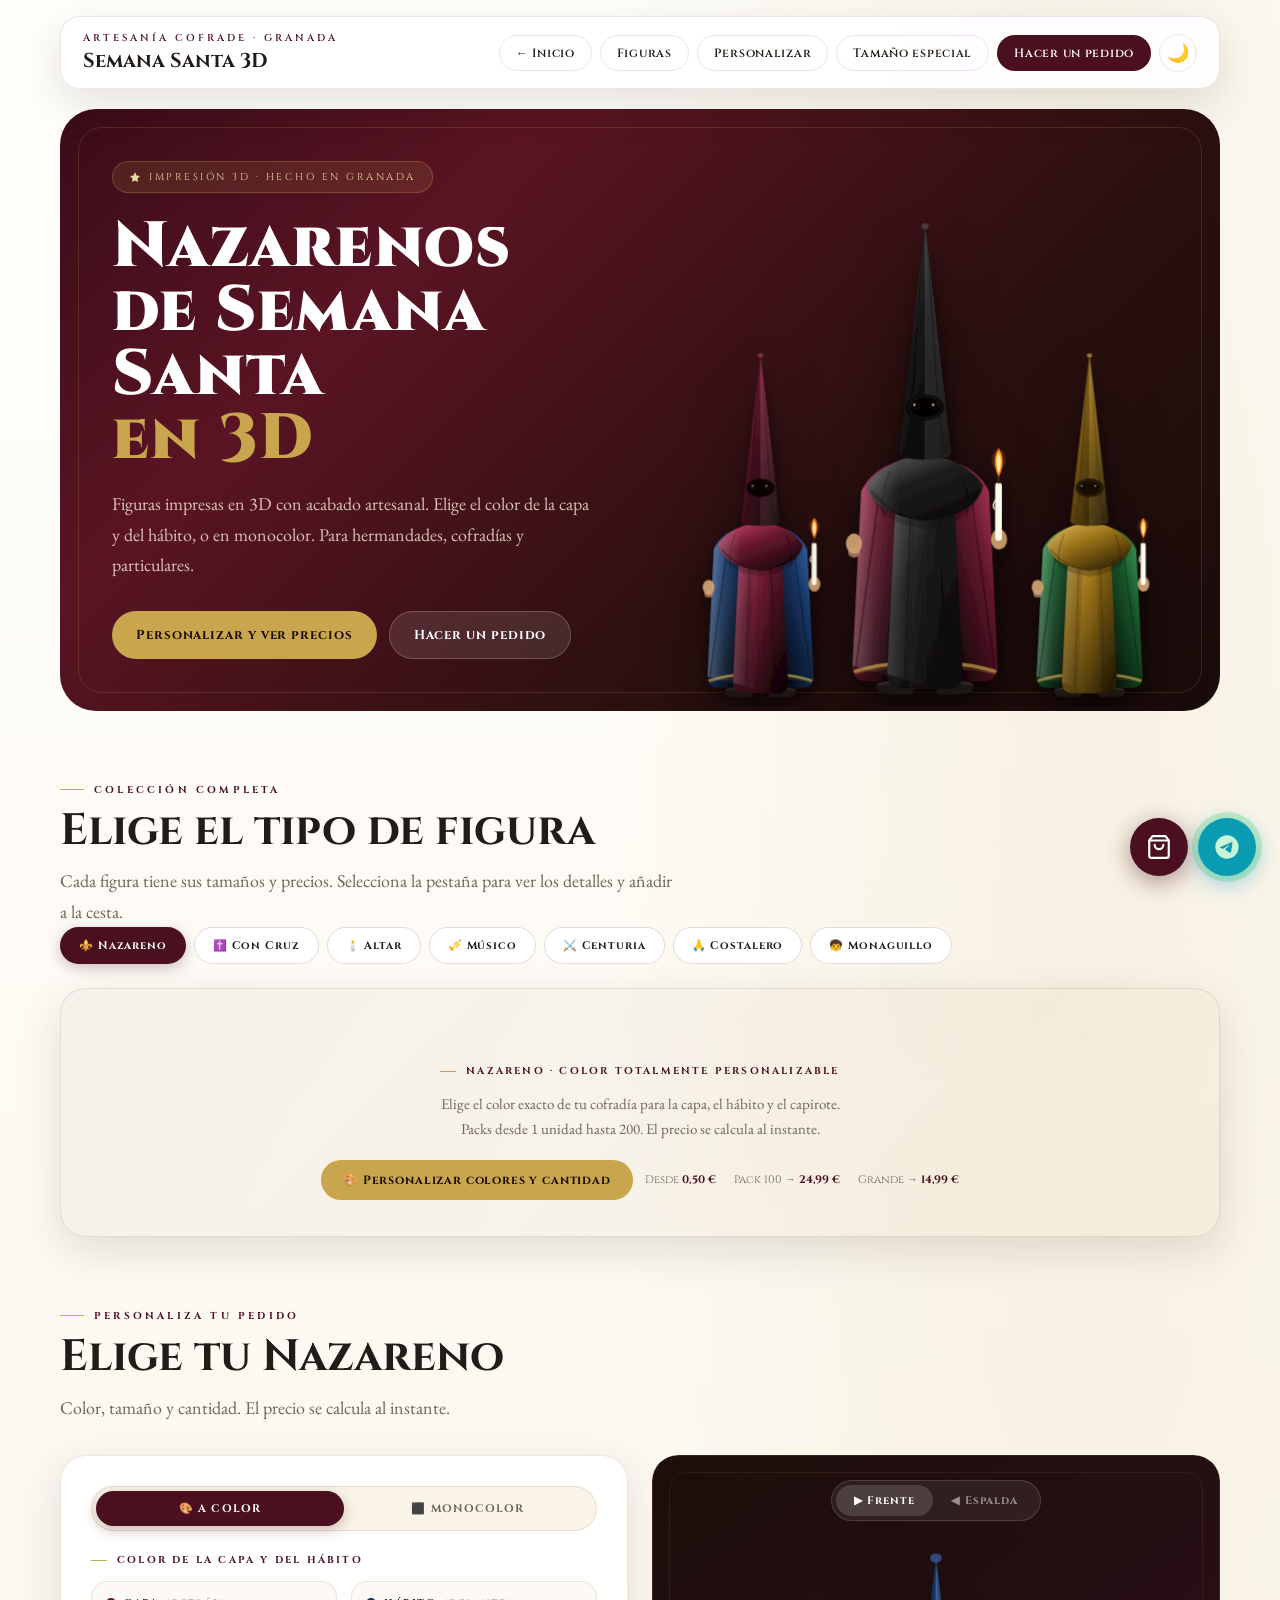
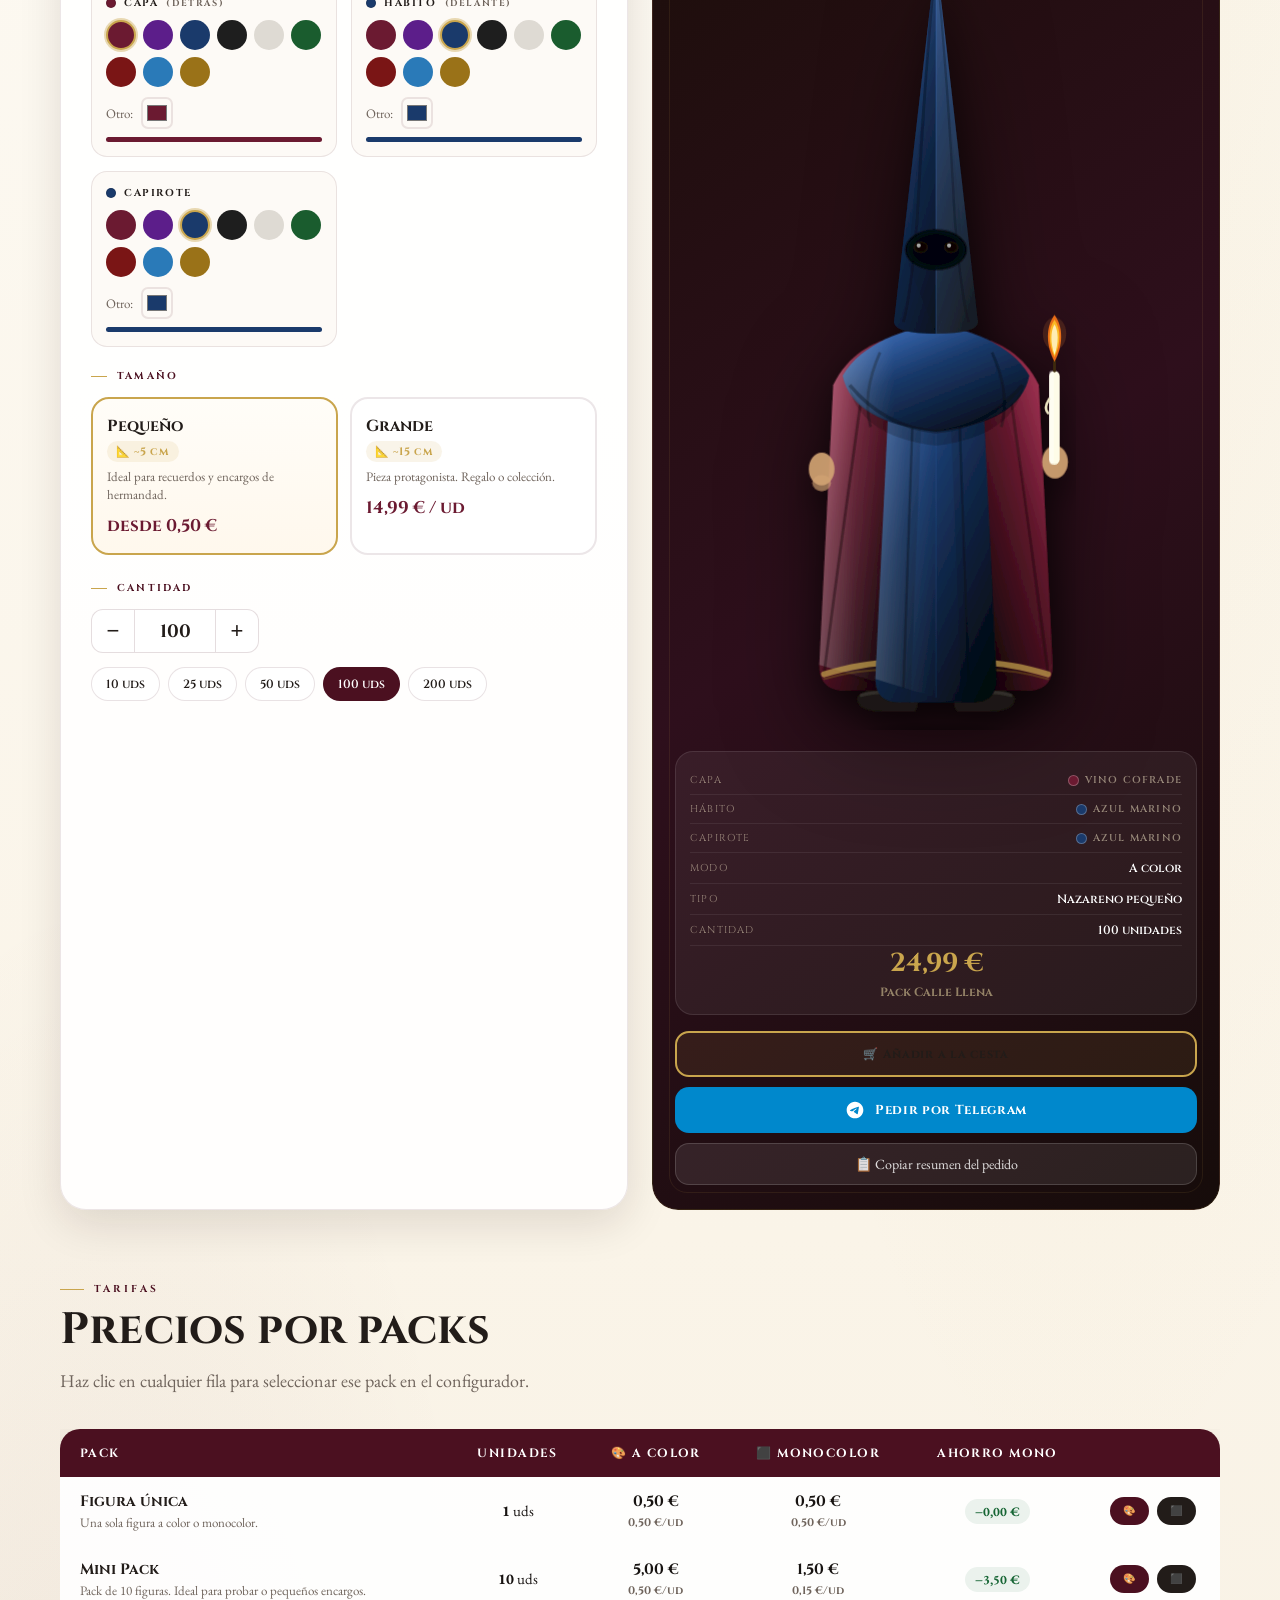
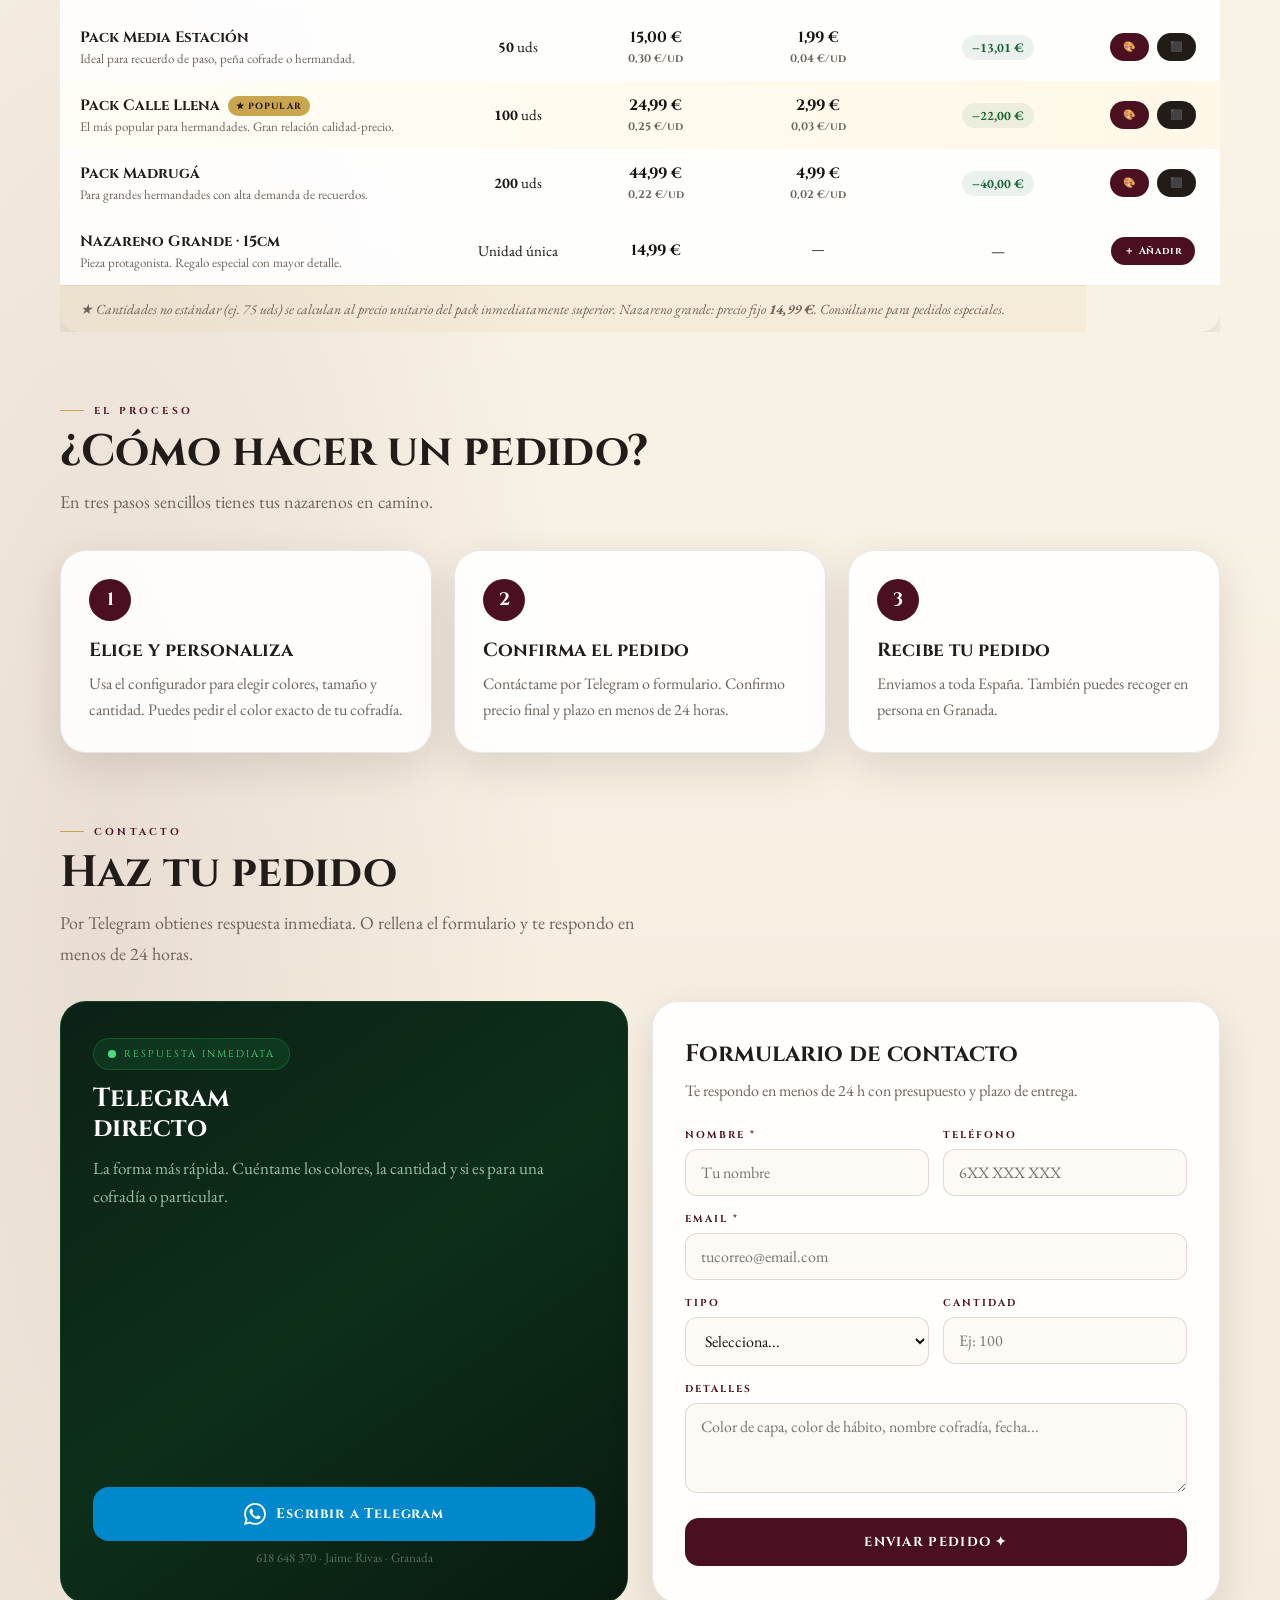
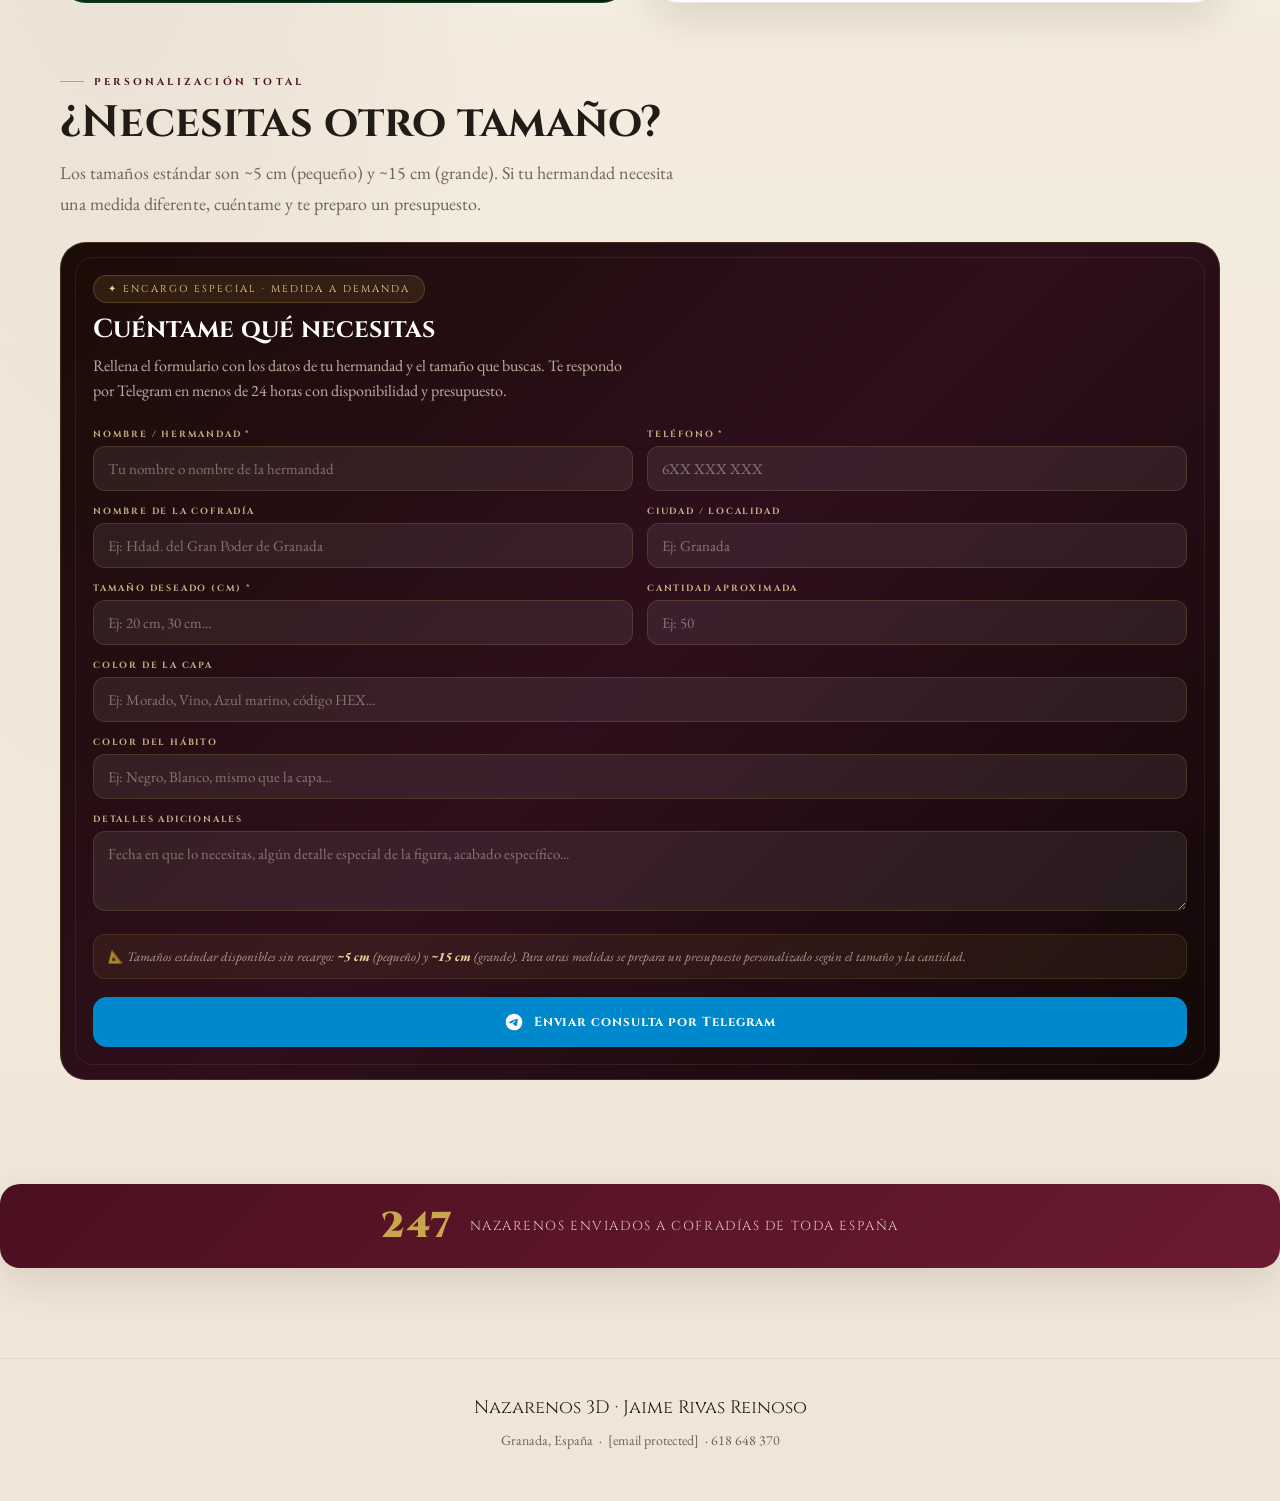
==== nazarenos.html @ f518c3de "Add files via upload" ====
<!DOCTYPE html>
<html lang="es">
<head>
<meta charset="UTF-8">
<meta name="viewport" content="width=device-width, initial-scale=1.0">
<meta name="description" content="Semana Santa 3D · Figuras cofrades en impresión 3D para cofradías y hermandades. Color personalizado de capa y hábito. Envío a toda España desde Granada.">
<meta name="keywords" content="nazarenos 3D, figuras semana santa, impresión 3D cofradías, hermandades Granada, penitentes 3D, recuerdos semana santa, nazarenos personalizados, cofradías Granada, figuras cofrades">
<meta name="author" content="Jaime Rivas Reinoso">
<meta property="og:title" content="Nazarenos 3D · Jaime Rivas · Granada">
<meta property="og:description" content="Figuras de nazarenos en impresión 3D para cofradías y hermandades. Color personalizado, envío a toda España.">
<meta property="og:type" content="website">
<title>Semana Santa 3D · Figuras Cofrades · Jaime Rivas · Granada</title>
<!-- FAVICON inline SVG (nazareno) -->
<link rel="icon" type="image/svg+xml" href="data:image/svg+xml,%3Csvg xmlns='http://www.w3.org/2000/svg' viewBox='0 0 32 32'%3E%3Crect width='32' height='32' rx='8' fill='%234b1020'/%3E%3Cpath d='M16 2 Q19 7 20 11 L19 27 L13 27 L12 11 Q13 7 16 2Z' fill='%23c9a54d'/%3E%3Cellipse cx='16' cy='13' rx='3' ry='2' fill='%234b1020'/%3E%3C/svg%3E">
<link rel="preconnect" href="https://fonts.googleapis.com">
<link rel="preconnect" href="https://fonts.gstatic.com" crossorigin>
<link href="https://fonts.googleapis.com/css2?family=Cinzel:wght@400;600;700;900&family=EB+Garamond:ital,wght@0,400;0,500;0,600;1,400;1,600&display=swap" rel="stylesheet" media="print" onload="this.media='all'">
<style>
*,*::before,*::after{box-sizing:border-box;margin:0;padding:0;}
html{scroll-behavior:smooth;}
:root{
  --vino:#4b1020;--vino2:#6b1a31;
  --oro:#c9a54d;--oroS:#ead8a3;
  --crema:#faf4e8;--tinta:#171311;
  --grafito:#221c19;--gris:#6f645c;
  --borde:rgba(75,16,32,.1);
  --smd:0 14px 44px rgba(34,18,11,.12);
  --slg:0 24px 64px rgba(34,18,11,.2);
  --r:26px;
}
body{font-family:'EB Garamond',Georgia,serif;color:var(--tinta);
  background:radial-gradient(ellipse at 85% 8%,rgba(201,165,77,.12),transparent 32%),
  radial-gradient(ellipse at 8% 65%,rgba(75,16,32,.08),transparent 28%),
  linear-gradient(180deg,#fffefb 0%,#faf4e8 45%,#f0e6d8 100%);min-height:100vh;min-height:-webkit-fill-available;}
.page{width:calc(100vw - 32px);max-width:1160px;margin:0 auto;padding-bottom:80px;}

/* NAV */
.nav{position:sticky;top:14px;z-index:100;margin:16px 0 0;padding:14px 22px;
  background:rgba(255,255,255,.88);-webkit-backdrop-filter:blur(18px);backdrop-filter:blur(18px);
  border:1px solid var(--borde);border-radius:20px;box-shadow:var(--smd);
  display:flex;align-items:center;justify-content:space-between;gap:16px;-webkit-transform:translateZ(0);transform:translateZ(0);}
.nav-brand{display:flex;flex-direction:column;gap:2px;}
.nav-ey{font-family:'Cinzel',serif;font-size:10px;letter-spacing:.3em;text-transform:uppercase;color:var(--vino);font-weight:600;}
.nav-tit{font-family:'Cinzel',serif;font-size:20px;font-weight:700;color:var(--grafito);}
.nav-links{display:flex;gap:8px;flex-wrap:wrap;align-items:center;}
.nav-a{font-family:'Cinzel',serif;font-size:12px;font-weight:600;letter-spacing:.06em;text-decoration:none;padding:9px 16px;border-radius:999px;border:1px solid var(--borde);color:var(--grafito);transition:all .22s;}
.nav-a:hover{background:var(--crema);border-color:rgba(75,16,32,.22);}
.nav-a.pri{background:var(--vino);color:#fff;border-color:transparent;}
.nav-a.pri:hover{background:var(--vino2);transform:translateY(-1px);}

/* HERO */
.hero{margin-top:20px;border-radius:36px;overflow:hidden;position:relative;
  background:linear-gradient(135deg,#3a0c18 0%,#5a1423 28%,#2c1010 65%,#190c0a 100%);
  padding:52px 52px 0;display:grid;grid-template-columns:1.05fr .95fr;gap:32px;align-items:end;}
.hero::before{content:'';position:absolute;inset:18px;border:1px solid rgba(201,165,77,.18);border-radius:24px;pointer-events:none;z-index:0;}
.hero-copy{position:relative;z-index:2;padding-bottom:52px;}
.hero-pill{display:inline-flex;align-items:center;gap:8px;padding:8px 16px;border-radius:999px;background:rgba(201,165,77,.13);border:1px solid rgba(201,165,77,.28);color:var(--oroS);font-family:'Cinzel',serif;font-size:10px;letter-spacing:.25em;text-transform:uppercase;margin-bottom:22px;}
.hero-h1{font-family:'Cinzel',serif;font-size:clamp(36px,5.5vw,64px);font-weight:900;line-height:1.0;letter-spacing:.02em;color:#fff;margin-bottom:18px;}
.hero-h1 em{color:var(--oro);font-style:normal;display:block;}
.hero-p{font-size:18px;line-height:1.7;color:rgba(255,245,220,.78);max-width:480px;margin-bottom:30px;}
.hero-cta{display:flex;gap:12px;flex-wrap:wrap;}
.btn{display:inline-flex;align-items:center;gap:8px;padding:14px 24px;border-radius:999px;border:none;font-family:'Cinzel',serif;font-size:13px;font-weight:700;letter-spacing:.07em;text-decoration:none;cursor:pointer;transition:all .25s;}
.btn-gold{background:var(--oro);color:#1a0c07;}
.btn-gold:hover{background:#deba5e;transform:translateY(-2px);box-shadow:0 10px 28px rgba(201,165,77,.4);}
.btn-ghost{background:rgba(255,255,255,.1);color:#fff;border:1px solid rgba(255,255,255,.2);}
.btn-ghost:hover{background:rgba(255,255,255,.18);transform:translateY(-2px);}
.hero-art{position:relative;z-index:2;display:flex;align-items:flex-end;justify-content:center;gap:14px;padding:0 8px;}
.hnz{opacity:0;transform:translateY(50px);animation:nzRise .9s cubic-bezier(.22,1,.36,1) forwards;filter:drop-shadow(0 18px 30px rgba(0,0,0,.45));cursor:pointer;transition:filter .3s;}
.hnz:hover{filter:drop-shadow(0 24px 40px rgba(0,0,0,.65));}
.hnz:nth-child(1){width:27%;animation-delay:.28s;}
.hnz:nth-child(2){width:37%;animation-delay:.08s;}
.hnz:nth-child(3){width:27%;animation-delay:.44s;}
@keyframes nzRise{to{opacity:1;transform:translateY(0);}}
@keyframes nzFloat{0%,100%{transform:translateY(0);}50%{transform:translateY(-10px);}}
.hnz.floating{animation:nzFloat 3.2s ease-in-out infinite;}

/* SECCIONES */
.section{margin-top:72px;}
.sec-lbl{font-family:'Cinzel',serif;font-size:10px;letter-spacing:.32em;text-transform:uppercase;color:var(--vino);font-weight:700;margin-bottom:10px;display:flex;align-items:center;gap:10px;}
.sec-lbl::before{content:'';display:block;width:24px;height:1px;background:var(--oro);}
.sec-h2{font-family:'Cinzel',serif;font-size:clamp(26px,4vw,44px);font-weight:700;line-height:1.08;color:var(--grafito);margin-bottom:12px;}
.sec-p{font-size:18px;color:var(--gris);line-height:1.7;max-width:620px;}
.card{background:rgba(255,255,255,.9);border:1px solid var(--borde);border-radius:var(--r);box-shadow:var(--smd);padding:30px;}

/* CONFIGURADOR */
.cfg-grid{display:grid;grid-template-columns:1fr 1fr;gap:24px;margin-top:32px;}
.blk{margin-bottom:26px;}
.blk:last-child{margin-bottom:0;}
.blk-lbl{font-family:'Cinzel',serif;font-size:10px;letter-spacing:.22em;text-transform:uppercase;color:var(--vino);font-weight:700;margin-bottom:14px;display:flex;align-items:center;gap:10px;}
.blk-lbl::before{content:'';width:16px;height:1px;background:var(--oro);}

/* TOGGLE COLOR/MONO */
.mode-toggle{display:flex;gap:0;margin-bottom:22px;background:var(--crema);border:1px solid var(--borde);border-radius:999px;padding:4px;}
.mode-btn{flex:1;padding:10px 14px;border:none;border-radius:999px;cursor:pointer;font-family:'Cinzel',serif;font-size:11px;font-weight:700;letter-spacing:.1em;text-transform:uppercase;background:transparent;color:var(--gris);transition:all .22s;}
.mode-btn.on{background:var(--vino);color:#fff;box-shadow:0 4px 14px rgba(75,16,32,.25);}
.mode-btn.on.mono-btn{background:var(--grafito);}

/* ZONAS DE COLOR */
.dual-color{display:grid;grid-template-columns:1fr 1fr;gap:14px;margin-bottom:22px;}
.color-zone{border:1px solid var(--borde);border-radius:16px;padding:14px;background:#fdfaf6;}
.zone-title{font-family:'Cinzel',serif;font-size:10px;letter-spacing:.16em;text-transform:uppercase;font-weight:700;margin-bottom:10px;display:flex;align-items:center;gap:8px;color:var(--grafito);}
.zone-title .dot{width:10px;height:10px;border-radius:50%;flex-shrink:0;border:1px solid rgba(0,0,0,.15);}
.zone-swatch-row{display:flex;flex-wrap:wrap;gap:7px;margin-bottom:10px;}
.sw{width:30px;height:30px;border-radius:50%;cursor:pointer;border:2px solid transparent;outline:none;transition:all .2s;position:relative;flex-shrink:0;}
.sw:hover{transform:scale(1.18);}
.sw.on{border-color:var(--oro);box-shadow:0 0 0 2px rgba(201,165,77,.4);}
.sw-tip{display:none;position:absolute;bottom:calc(100% + 6px);left:50%;transform:translateX(-50%);background:var(--grafito);color:#fff;font-family:'Cinzel',serif;font-size:9px;white-space:nowrap;padding:4px 8px;border-radius:5px;pointer-events:none;z-index:20;}
.sw:hover .sw-tip{display:block;}
.zone-custom{display:flex;align-items:center;gap:8px;margin-top:4px;}
.zone-custom label{font-size:13px;color:var(--gris);}
.zone-custom input[type=color]{width:32px;height:32px;border:2px solid var(--borde);border-radius:7px;cursor:pointer;padding:2px;background:transparent;}
.color-strip{height:5px;border-radius:999px;margin-top:8px;transition:background .3s;}

/* MONO ZONE */
.mono-zone{border:1px solid var(--borde);border-radius:16px;padding:14px;background:#fdfaf6;margin-bottom:22px;}

/* SIZE / QTY */
.size-row{display:grid;grid-template-columns:1fr 1fr;gap:12px;}
.sz{padding:16px 14px;border-radius:18px;border:2px solid rgba(75,16,32,.1);background:#fff;cursor:pointer;transition:all .22s;text-align:left;}
.sz:hover{border-color:rgba(75,16,32,.25);transform:translateY(-2px);}
.sz.on{border-color:var(--oro);background:linear-gradient(180deg,#fffdf8,#fff8ed);}
.sz-name{font-family:'Cinzel',serif;font-size:16px;font-weight:700;color:var(--grafito);margin-bottom:2px;}
.sz-meds{margin-bottom:6px;}
.sz-meds span{
  display:inline-flex;align-items:center;gap:4px;
  font-family:'Cinzel',serif;font-size:11px;font-weight:700;
  color:var(--oro);background:rgba(201,165,77,.12);
  padding:3px 9px;border-radius:999px;letter-spacing:.06em;
}
.sz-sub{font-size:13px;color:var(--gris);line-height:1.4;margin-bottom:10px;}
.sz-price{font-family:'Cinzel',serif;font-size:17px;font-weight:700;color:var(--vino2);}

/* ENCARGO ESPECIAL */
.encargo-card{
  margin-top:22px;border-radius:var(--r);overflow:hidden;
  background:linear-gradient(135deg,#1a0c07 0%,#2e0f1c 50%,#120807 100%);
  border:1px solid rgba(201,165,77,.2);padding:32px;
  position:relative;
}
.encargo-card::before{
  content:'';position:absolute;inset:14px;
  border:1px solid rgba(201,165,77,.12);border-radius:18px;pointer-events:none;
}
.encargo-head{display:flex;align-items:flex-start;justify-content:space-between;gap:20px;margin-bottom:24px;position:relative;z-index:1;}
.encargo-copy{}
.encargo-pill{
  display:inline-flex;align-items:center;gap:7px;
  padding:6px 14px;border-radius:999px;margin-bottom:12px;
  background:rgba(201,165,77,.12);border:1px solid rgba(201,165,77,.25);
  color:var(--oroS);font-family:'Cinzel',serif;font-size:10px;letter-spacing:.2em;text-transform:uppercase;
}
.encargo-h3{font-family:'Cinzel',serif;font-size:26px;font-weight:700;color:#fff;line-height:1.15;margin-bottom:8px;}
.encargo-p{font-size:16px;color:rgba(255,245,220,.7);line-height:1.6;max-width:540px;}
.encargo-form{position:relative;z-index:1;display:grid;grid-template-columns:1fr 1fr;gap:14px;}
.encargo-form .fgrp{margin-bottom:0;}
.encargo-form .fgrp.full{grid-column:1/-1;}
.encargo-finput,.encargo-fsel,.encargo-ftxt{
  width:100%;padding:12px 14px;
  border:1px solid rgba(201,165,77,.18);border-radius:12px;
  font-family:'EB Garamond',serif;font-size:15px;color:#fff;
  background:rgba(255,255,255,.07);outline:none;transition:all .2s;
}
.encargo-finput::placeholder,.encargo-fsel::placeholder,.encargo-ftxt::placeholder{color:rgba(255,245,220,.4);}
.encargo-finput:focus,.encargo-fsel:focus,.encargo-ftxt:focus{
  border-color:rgba(201,165,77,.5);background:rgba(255,255,255,.1);
}
.encargo-fsel option{background:#1a0c07;color:#fff;}
.encargo-ftxt{resize:vertical;min-height:80px;}
.encargo-flbl{display:block;font-family:'Cinzel',serif;font-size:9px;letter-spacing:.2em;text-transform:uppercase;color:var(--oroS);font-weight:700;margin-bottom:6px;opacity:.8;}
.encargo-nota{
  grid-column:1/-1;margin-top:4px;
  padding:12px 14px;border-radius:12px;
  background:rgba(201,165,77,.08);border:1px solid rgba(201,165,77,.15);
  font-size:13px;color:rgba(255,245,220,.6);line-height:1.5;font-style:italic;
}
.btn-encargo-wa{
  grid-column:1/-1;display:flex;align-items:center;justify-content:center;gap:10px;
  padding:15px;border-radius:14px;background:#0088cc;color:#fff;border:none;cursor:pointer;
  font-family:'Cinzel',serif;font-size:13px;font-weight:700;letter-spacing:.07em;
  transition:all .26s;margin-top:4px;
}
.btn-encargo-wa:hover{background:#0077b5;transform:translateY(-2px);box-shadow:0 12px 28px rgba(0,136,204,.35);}
body.dark .encargo-card{background:linear-gradient(135deg,#120807,#200d16,#0e0504);}

.qty-row{display:flex;align-items:center;margin-bottom:14px;}
.qbtn{width:44px;height:44px;border:1px solid rgba(75,16,32,.14);background:#fff;cursor:pointer;font-size:22px;color:var(--grafito);display:flex;align-items:center;justify-content:center;transition:all .18s;user-select:none;}
.qbtn:first-child{border-radius:12px 0 0 12px;}
.qbtn:last-child{border-radius:0 12px 12px 0;}
.qbtn:hover{background:var(--crema);color:var(--vino);}
.qty-num{height:44px;min-width:80px;padding:0 12px;border:1px solid rgba(75,16,32,.14);border-left:none;border-right:none;background:#fff;text-align:center;font-family:'Cinzel',serif;font-size:18px;font-weight:700;color:var(--grafito);display:flex;align-items:center;justify-content:center;}
.qty-presets{display:flex;flex-wrap:wrap;gap:8px;}
.qp{padding:8px 14px;border-radius:999px;border:1px solid rgba(75,16,32,.12);background:#fff;font-family:'Cinzel',serif;font-size:12px;font-weight:600;color:var(--grafito);cursor:pointer;transition:all .18s;}
.qp:hover{background:var(--crema);}
.qp.on{background:var(--vino);color:#fff;border-color:transparent;}

/* PREVIEW PANEL */
.cfg-prev{position:relative;border-radius:var(--r);overflow:hidden;-webkit-mask-image:-webkit-radial-gradient(white,black);
  background:linear-gradient(145deg,#1c0e0a,#2e0f1c,#160c0a);
  border:1px solid rgba(201,165,77,.15);box-shadow:0 28px 70px rgba(14,6,3,.35);
  display:flex;flex-direction:column;align-items:center;padding:24px 22px;gap:16px;}
.cfg-prev::before{content:'';position:absolute;inset:16px;border:1px solid rgba(201,165,77,.1);border-radius:18px;pointer-events:none;}
.view-toggle{position:relative;z-index:1;display:flex;gap:0;background:rgba(255,255,255,.07);border:1px solid rgba(255,255,255,.14);border-radius:999px;padding:4px;}
.view-btn{padding:8px 18px;border:none;border-radius:999px;cursor:pointer;font-family:'Cinzel',serif;font-size:11px;font-weight:700;letter-spacing:.1em;background:transparent;color:rgba(255,255,255,.5);transition:all .22s;}
.view-btn.on{background:rgba(255,255,255,.14);color:#fff;}
.prev-nz-wrap{position:relative;z-index:1;display:flex;justify-content:center;width:100%;}
#previewSvg{
  width:100%;
  filter:drop-shadow(0 22px 44px rgba(0,0,0,.6));
}
.prev-info{position:relative;z-index:1;width:100%;background:rgba(255,255,255,.06);border:1px solid rgba(255,255,255,.1);border-radius:18px;padding:14px;}
.prev-row{display:flex;justify-content:space-between;align-items:center;padding:7px 0;border-bottom:1px solid rgba(255,255,255,.07);}
.prev-row:last-child{border-bottom:none;}
.prev-row span{color:rgba(255,245,210,.5);text-transform:uppercase;font-size:10px;letter-spacing:.12em;font-family:'Cinzel',serif;}
.prev-row b{color:#fff;font-family:'Cinzel',serif;font-size:12px;font-weight:600;text-align:right;display:flex;align-items:center;gap:6px;}
.cdot{width:11px;height:11px;border-radius:50%;border:1px solid rgba(255,255,255,.25);flex-shrink:0;display:inline-block;}
.prev-price{font-family:'Cinzel',serif;font-size:26px;font-weight:700;color:var(--oro);text-align:center;}
.prev-price small{font-size:12px;color:rgba(234,216,163,.55);display:block;margin-top:3px;}
.prev-actions{position:relative;z-index:1;display:flex;flex-direction:column;gap:10px;width:100%;}
.btn-wa{display:flex;align-items:center;justify-content:center;gap:10px;padding:13px;border-radius:14px;background:#0088cc;color:#fff;text-decoration:none;font-family:'Cinzel',serif;font-size:13px;font-weight:700;letter-spacing:.05em;transition:all .24s;}
.btn-wa:hover{background:#0077b5;transform:translateY(-2px);box-shadow:0 12px 30px rgba(0,136,204,.3);}
.btn-copy{padding:11px;border-radius:14px;border:none;cursor:pointer;background:rgba(255,255,255,.09);color:rgba(255,255,255,.85);border:1px solid rgba(255,255,255,.15);font-size:14px;transition:all .22s;font-family:'EB Garamond',serif;}
.btn-copy:hover{background:rgba(255,255,255,.16);}

/* TABLA DE PRECIOS */
.price-table-wrap{margin-top:32px;overflow-x:auto;}
.price-table{width:100%;border-collapse:separate;border-spacing:0;border-radius:20px;overflow:hidden;box-shadow:var(--smd);}
.price-table thead tr{background:var(--vino);}
.price-table thead th{font-family:'Cinzel',serif;font-size:12px;font-weight:700;letter-spacing:.12em;text-transform:uppercase;color:#fff;padding:16px 20px;text-align:left;}
.price-table thead th:not(:first-child){text-align:center;}
.price-table tbody tr{background:rgba(255,255,255,.92);border-bottom:1px solid rgba(75,16,32,.07);transition:background .18s;}
.price-table tbody tr:hover{background:#fffdf8;}
.price-table tbody tr.popular{background:linear-gradient(90deg,#fffdf5,#fff8e8);}
.price-table tbody tr:last-child{border-bottom:none;}
.price-table td{padding:14px 20px;font-size:15px;color:var(--tinta);vertical-align:middle;}
.price-table td:not(:first-child){text-align:center;}
.td-name{font-family:'Cinzel',serif;font-weight:700;font-size:15px;color:var(--grafito);}
.td-qty{font-size:13px;color:var(--gris);margin-top:2px;}
.td-price{font-family:'Cinzel',serif;font-size:20px;font-weight:700;color:var(--grafito);}
.td-mono{font-family:'Cinzel',serif;font-size:20px;font-weight:700;color:var(--vino2);}
.td-save{font-size:13px;color:#166534;background:rgba(22,101,52,.08);border-radius:999px;padding:4px 10px;white-space:nowrap;font-weight:700;}
.popular-badge{display:inline-flex;align-items:center;gap:5px;font-family:'Cinzel',serif;font-size:9px;font-weight:700;letter-spacing:.12em;text-transform:uppercase;background:var(--oro);color:#1a0c07;padding:4px 8px;border-radius:999px;margin-left:8px;vertical-align:middle;}
.price-table tfoot td{background:rgba(201,165,77,.08);font-size:14px;color:var(--gris);padding:14px 20px;font-style:italic;border-top:1px solid rgba(201,165,77,.2);}
.btn-tadd{border:none;cursor:pointer;padding:7px 13px;border-radius:999px;background:var(--vino);color:#fff;font-family:'Cinzel',serif;font-size:10px;font-weight:700;letter-spacing:.08em;transition:all .2s;display:inline-flex;align-items:center;gap:5px;white-space:nowrap;}
.btn-tadd:hover{background:var(--vino2);transform:scale(1.06);}
.btn-tadd.ok{background:#166534;}
.btn-tadd.mono{background:var(--grafito);margin-left:5px;}
.btn-tadd.mono:hover{background:#111;}
.td-add{white-space:nowrap;}

/* mantener pack click highlight */
.price-table tbody tr{cursor:pointer;}
.price-table tbody tr.on td:first-child{border-left:3px solid var(--oro);}

/* PACKS (ocultos, solo se usan en JS para datos) */
.packs-grid{display:grid;grid-template-columns:repeat(3,1fr);gap:20px;margin-top:32px;}
.pack{background:rgba(255,255,255,.9);border:1px solid var(--borde);border-radius:var(--r);padding:24px;box-shadow:var(--smd);cursor:pointer;transition:all .26s;position:relative;overflow:hidden;}
.pack::after{content:'';position:absolute;top:-48px;right:-48px;width:130px;height:130px;border-radius:50%;background:radial-gradient(circle,rgba(201,165,77,.14),transparent 70%);pointer-events:none;}
.pack:hover{transform:translateY(-6px);box-shadow:var(--slg);}
.pack.on{border-color:var(--oro);box-shadow:0 0 0 2px rgba(201,165,77,.3),var(--slg);}
.pack-badge{display:inline-flex;align-items:center;padding:5px 11px;border-radius:999px;margin-bottom:12px;font-family:'Cinzel',serif;font-size:10px;font-weight:700;letter-spacing:.1em;text-transform:uppercase;background:rgba(75,16,32,.1);color:var(--vino2);}
.pack-badge.g{background:rgba(201,165,77,.18);color:#7a5a0d;}
.pack-name{font-family:'Cinzel',serif;font-size:18px;font-weight:700;color:var(--grafito);margin-bottom:4px;}
.pack-qty{font-size:14px;color:var(--gris);margin-bottom:10px;}
.pack-desc{font-size:14px;color:var(--gris);line-height:1.6;margin-bottom:16px;}
.pack-price{font-family:'Cinzel',serif;font-size:30px;font-weight:700;color:var(--grafito);}
.pack-mono-price{font-size:13px;color:var(--gris);margin-top:6px;}
.pack-mono-price strong{color:var(--grafito);}
.packs-note{margin-top:18px;padding:16px 20px;border-radius:16px;background:rgba(201,165,77,.08);border:1px solid rgba(201,165,77,.2);font-size:15px;color:var(--gris);line-height:1.6;font-style:italic;}

/* STEPS */
.steps-grid{display:grid;grid-template-columns:repeat(3,1fr);gap:22px;margin-top:32px;}
.step{background:rgba(255,255,255,.9);border:1px solid var(--borde);border-radius:var(--r);padding:28px;box-shadow:var(--smd);}
.step-num{width:42px;height:42px;border-radius:50%;background:var(--vino);color:#fff;font-family:'Cinzel',serif;font-size:18px;font-weight:700;display:flex;align-items:center;justify-content:center;margin-bottom:16px;}
.step-tit{font-family:'Cinzel',serif;font-size:19px;font-weight:700;color:var(--grafito);margin-bottom:8px;}
.step-p{font-size:16px;color:var(--gris);line-height:1.65;}

/* PEDIDO */
.ped-grid{display:grid;grid-template-columns:1fr 1fr;gap:24px;margin-top:32px;}
.wa-card{border-radius:var(--r);overflow:hidden;background:linear-gradient(145deg,#0c2116,#0d2f1a,#091b10);border:1px solid rgba(37,211,102,.15);padding:36px 32px;display:flex;flex-direction:column;justify-content:space-between;gap:26px;min-height:360px;}
.wa-pill{display:inline-flex;align-items:center;gap:8px;padding:8px 14px;border-radius:999px;background:rgba(37,211,102,.1);border:1px solid rgba(37,211,102,.22);color:#4ade80;font-family:'Cinzel',serif;font-size:10px;letter-spacing:.2em;text-transform:uppercase;margin-bottom:14px;}
.wa-h3{font-family:'Cinzel',serif;font-size:26px;font-weight:700;color:#fff;line-height:1.15;margin-bottom:10px;}
.wa-p{font-size:17px;color:rgba(210,255,225,.7);line-height:1.65;}
.btn-wa-big{display:flex;align-items:center;justify-content:center;gap:10px;width:100%;padding:16px 24px;border-radius:16px;background:#0088cc;color:#fff;text-decoration:none;font-family:'Cinzel',serif;font-size:14px;font-weight:700;letter-spacing:.06em;transition:all .26s;}
.btn-wa-big:hover{background:#0077b5;transform:translateY(-3px);box-shadow:0 14px 36px rgba(0,136,204,.35);}
.wa-foot{text-align:center;color:rgba(210,255,225,.35);font-size:13px;margin-top:8px;}
.form-card{background:rgba(255,255,255,.93);border:1px solid var(--borde);border-radius:var(--r);padding:36px 32px;box-shadow:var(--smd);}
.form-h3{font-family:'Cinzel',serif;font-size:24px;font-weight:700;color:var(--grafito);margin-bottom:8px;}
.form-sub{font-size:16px;color:var(--gris);margin-bottom:24px;line-height:1.6;}
.fgrp{margin-bottom:16px;}
.flbl{display:block;font-family:'Cinzel',serif;font-size:10px;letter-spacing:.2em;text-transform:uppercase;color:var(--vino);font-weight:700;margin-bottom:7px;}
.finput,.fsel,.ftxt{width:100%;padding:12px 15px;border:1px solid rgba(75,16,32,.15);border-radius:12px;font-family:'EB Garamond',serif;font-size:16px;color:var(--tinta);background:#fdfaf6;outline:none;transition:all .2s;}
.finput:focus,.fsel:focus,.ftxt:focus{border-color:var(--vino);background:#fff;box-shadow:0 0 0 3px rgba(75,16,32,.1);}
.ftxt{resize:vertical;min-height:90px;}
.frow{display:grid;grid-template-columns:1fr 1fr;gap:14px;}
.btn-sub{width:100%;padding:15px;border-radius:14px;border:none;background:var(--vino);color:#fff;cursor:pointer;font-family:'Cinzel',serif;font-size:13px;font-weight:700;letter-spacing:.1em;text-transform:uppercase;transition:all .26s;margin-top:4px;}
.btn-sub:hover{background:var(--vino2);transform:translateY(-2px);box-shadow:0 10px 28px rgba(75,16,32,.35);}
.btn-sub:disabled{opacity:.6;cursor:not-allowed;transform:none;}
.form-ok{display:none;text-align:center;padding:22px;margin-top:16px;border-radius:16px;background:rgba(37,211,102,.07);border:1px solid rgba(37,211,102,.2);}
.form-ok.show{display:block;}
.form-ok strong{display:block;font-size:18px;margin-bottom:6px;color:#166534;}
.form-ok p{font-size:15px;color:#166534;line-height:1.55;}

/* WA FLOTANTE */
.wa-float{position:fixed;bottom:24px;right:24px;z-index:200;width:58px;height:58px;border-radius:50%;background:#0088cc;color:#fff;border:none;cursor:pointer;display:flex;align-items:center;justify-content:center;box-shadow:0 6px 24px rgba(0,136,204,.45);transition:all .25s;text-decoration:none;}
.wa-float:hover{transform:scale(1.1) translateY(-3px);box-shadow:0 12px 32px rgba(0,136,204,.55);}
.wa-pulse{position:absolute;inset:-6px;border-radius:50%;background:rgba(37,211,102,.25);animation:pulse 2s ease-in-out infinite;}
@keyframes pulse{0%,100%{transform:scale(1);opacity:.6;}50%{transform:scale(1.18);opacity:0;}}

/* ANIMACIÓN NAZARENO VOLADOR */
.fly-nz{
  position:fixed;z-index:9999;pointer-events:none;
  width:44px;opacity:1;
  filter:drop-shadow(0 4px 12px rgba(0,0,0,.4));
  transition:none;
}
@-webkit-keyframes flyToCart{0%{opacity:1;-webkit-transform:scale(1);transform:scale(1);}100%{opacity:0;-webkit-transform:scale(.3) translate(var(--tx),var(--ty));transform:scale(.3) translate(var(--tx),var(--ty));}}@keyframes flyToCart{
  0%  {transform:scale(1) rotate(0deg);   opacity:1;}
  60% {transform:scale(.7) rotate(-15deg);opacity:.9;}
  100%{transform:scale(.2) rotate(-30deg);opacity:0;}
}

/* HOVER PREVIEW EN SWATCHES */
.sw-preview{
  position:fixed;z-index:500;pointer-events:none;
  width:72px;opacity:0;-webkit-transform:scale(.7);transform:scale(.7);
  -webkit-transition:opacity .18s,transform .18s;
  filter:drop-shadow(0 8px 18px rgba(0,0,0,.5));
}
.sw-preview.show{opacity:1;-webkit-transform:scale(1);transform:scale(1);}

/* PRECIO POR UNIDAD EN TABLA */
.td-pu{font-size:11px;color:var(--gris);margin-top:3px;}

/* CONTADOR NAZARENOS */
.counter-bar{
  margin-top:24px;
  padding:18px 28px;border-radius:20px;
  background:linear-gradient(135deg,var(--vino),var(--vino2));
  display:flex;align-items:center;justify-content:center;gap:16px;
  box-shadow:var(--smd);
}
.counter-num{
  font-family:'Cinzel',serif;font-size:36px;font-weight:900;color:var(--oro);
  letter-spacing:.04em;
}
.counter-txt{font-family:'Cinzel',serif;font-size:13px;color:rgba(255,245,220,.8);letter-spacing:.12em;text-transform:uppercase;}

/* POPUP DATOS CLIENTE */
.popup-overlay{
  position:fixed;inset:0;z-index:500;
  background:rgba(23,13,11,.55);-webkit-backdrop-filter:blur(4px);
  background:rgba(23,13,11,.55);backdrop-filter:blur(4px);
  display:none;align-items:center;justify-content:center;padding:20px;
}
.popup-overlay.open{display:flex;}
.popup-box{
  background:#fff;border-radius:28px;padding:32px;
  width:100%;max-width:440px;box-shadow:0 32px 80px rgba(0,0,0,.28);
  animation:popIn .3s cubic-bezier(.22,1,.36,1);
}
@keyframes popIn{from{transform:scale(.88);opacity:0;}to{transform:scale(1);opacity:1;}}
.popup-title{font-family:'Cinzel',serif;font-size:22px;font-weight:700;color:var(--grafito);margin-bottom:6px;}
.popup-sub{font-size:15px;color:var(--gris);margin-bottom:22px;line-height:1.5;}
.popup-fgrp{margin-bottom:14px;}
.popup-lbl{display:block;font-family:'Cinzel',serif;font-size:10px;letter-spacing:.2em;text-transform:uppercase;color:var(--vino);font-weight:700;margin-bottom:6px;}
.popup-input{width:100%;padding:12px 14px;border:1px solid rgba(75,16,32,.15);border-radius:12px;font-family:'EB Garamond',serif;font-size:16px;color:var(--tinta);background:#fdfaf6;outline:none;transition:all .2s;}
.popup-input:focus{border-color:var(--vino);background:#fff;box-shadow:0 0 0 3px rgba(75,16,32,.1);}
.popup-btns{display:flex;gap:10px;margin-top:6px;}
.popup-send-wa{flex:1;display:flex;align-items:center;justify-content:center;gap:8px;padding:13px;border-radius:14px;background:#0088cc;color:#fff;border:none;cursor:pointer;font-family:'Cinzel',serif;font-size:12px;font-weight:700;letter-spacing:.06em;transition:all .22s;}
.popup-send-wa:hover{background:#0077b5;transform:translateY(-1px);}
.popup-send-email{flex:1;display:flex;align-items:center;justify-content:center;gap:8px;padding:13px;border-radius:14px;background:var(--vino);color:#fff;border:none;cursor:pointer;font-family:'Cinzel',serif;font-size:12px;font-weight:700;letter-spacing:.06em;transition:all .22s;}
.popup-send-email:hover{background:var(--vino2);transform:translateY(-1px);}
.popup-cancel{width:100%;margin-top:8px;background:none;border:none;cursor:pointer;font-size:13px;color:var(--gris);font-family:'EB Garamond',serif;text-decoration:underline;padding:4px;}
.popup-cancel:hover{color:var(--vino);}
.popup-preview{display:flex;gap:10px;flex-wrap:wrap;margin-bottom:18px;}
.popup-item-chip{display:flex;align-items:center;gap:7px;padding:6px 12px;border-radius:999px;background:var(--crema);border:1px solid var(--borde);font-size:13px;color:var(--grafito);}
.popup-item-dot{width:12px;height:12px;border-radius:50%;border:1px solid rgba(0,0,0,.15);flex-shrink:0;}

/* CESTA FLOTANTE */
.cart-float{position:fixed;bottom:24px;right:92px;z-index:200;width:58px;height:58px;border-radius:50%;background:var(--vino);color:#fff;border:none;cursor:pointer;display:flex;align-items:center;justify-content:center;box-shadow:0 6px 24px rgba(75,16,32,.45);transition:all .25s;}
.cart-float:hover{transform:scale(1.1) translateY(-3px);box-shadow:0 12px 32px rgba(75,16,32,.55);}
.cart-badge{position:absolute;top:-4px;right:-4px;min-width:20px;height:20px;border-radius:999px;background:var(--oro);color:#1a0c07;font-family:'Cinzel',serif;font-size:10px;font-weight:900;display:flex;align-items:center;justify-content:center;padding:0 5px;border:2px solid #fff;display:none;}
.cart-badge.show{display:flex;}

/* PANEL CESTA */
.cart-panel{
  position:fixed;bottom:96px;right:24px;z-index:300;
  width:calc(100vw - 32px);max-width:420px;
  background:rgba(255,255,255,.97);-webkit-backdrop-filter:blur(20px);backdrop-filter:blur(20px);
  border:1px solid var(--borde);border-radius:28px;
  box-shadow:0 24px 64px rgba(34,18,11,.22);
  display:none;flex-direction:column;
  max-height:calc(100vh - 120px);overflow:hidden;
}
.cart-panel.open{display:flex;}
.cart-head{
  display:flex;align-items:center;justify-content:space-between;
  padding:20px 22px 16px;border-bottom:1px solid var(--borde);flex-shrink:0;
}
.cart-head-title{font-family:'Cinzel',serif;font-size:16px;font-weight:700;color:var(--grafito);display:flex;align-items:center;gap:10px;}
.cart-head-title svg{color:var(--vino);}
.cart-close{width:32px;height:32px;border-radius:50%;border:1px solid var(--borde);background:#fff;cursor:pointer;display:flex;align-items:center;justify-content:center;font-size:16px;color:var(--gris);transition:all .18s;}
.cart-close:hover{background:var(--crema);color:var(--tinta);}
.cart-empty{padding:32px 22px;text-align:center;color:var(--gris);font-size:16px;font-style:italic;}
.cart-items{overflow-y:auto;-webkit-overflow-scrolling:touch;padding:12px 22px;flex:1;}
.cart-item{
  display:grid;grid-template-columns:48px 1fr auto;gap:12px;align-items:center;
  padding:12px 0;border-bottom:1px solid rgba(75,16,32,.07);
}
.cart-item:last-child{border-bottom:none;}
.cart-item-svg{width:48px;height:48px;flex-shrink:0;}
.cart-item-svg svg{filter:drop-shadow(0 4px 8px rgba(0,0,0,.3));}
.cart-item-svg img{width:48px;height:48px;object-fit:contain;border-radius:8px;background:rgba(75,16,32,.06);}
.cart-item-info{}
.cart-item-name{font-family:'Cinzel',serif;font-size:13px;font-weight:700;color:var(--grafito);margin-bottom:3px;}
.cart-item-detail{font-size:12px;color:var(--gris);line-height:1.5;}
.cart-item-colors{display:flex;gap:5px;margin-top:5px;align-items:center;}
.cart-item-dot{width:14px;height:14px;border-radius:50%;border:1px solid rgba(0,0,0,.15);flex-shrink:0;}
.cart-item-right{display:flex;flex-direction:column;align-items:flex-end;gap:6px;}
.cart-item-price{font-family:'Cinzel',serif;font-size:15px;font-weight:700;color:var(--grafito);white-space:nowrap;}
.cart-item-del{width:26px;height:26px;border-radius:50%;border:1px solid rgba(75,16,32,.14);background:#fff;cursor:pointer;display:flex;align-items:center;justify-content:center;font-size:13px;color:var(--gris);transition:all .18s;}
.cart-item-del:hover{background:#fee2e2;color:#b91c1c;border-color:#fca5a5;}
.cart-footer{padding:16px 22px;border-top:1px solid var(--borde);flex-shrink:0;background:#fffaf2;border-radius:0 0 28px 28px;}
.cart-total-row{display:flex;justify-content:space-between;align-items:center;margin-bottom:14px;}
.cart-total-label{font-family:'Cinzel',serif;font-size:12px;letter-spacing:.15em;text-transform:uppercase;color:var(--gris);}
.cart-total-price{font-family:'Cinzel',serif;font-size:24px;font-weight:700;color:var(--grafito);}
.cart-actions{display:flex;flex-direction:column;gap:8px;}
.cart-btn-wa{display:flex;align-items:center;justify-content:center;gap:8px;padding:13px;border-radius:14px;background:#0088cc;color:#fff;text-decoration:none;font-family:'Cinzel',serif;font-size:12px;font-weight:700;letter-spacing:.06em;transition:all .24s;border:none;cursor:pointer;width:100%;}
.cart-btn-wa:hover{background:#0077b5;transform:translateY(-1px);}
.cart-btn-email{display:flex;align-items:center;justify-content:center;gap:8px;padding:11px;border-radius:14px;background:var(--vino);color:#fff;text-decoration:none;font-family:'Cinzel',serif;font-size:12px;font-weight:700;letter-spacing:.06em;transition:all .24s;border:none;cursor:pointer;width:100%;}
.cart-btn-email:hover{background:var(--vino2);transform:translateY(-1px);}
.cart-btn-clear{background:none;border:none;cursor:pointer;font-size:12px;color:var(--gris);text-align:center;padding:6px;width:100%;font-family:'EB Garamond',serif;text-decoration:underline;}
.cart-btn-clear:hover{color:var(--vino);}

/* BOTÓN AÑADIR A CESTA en preview */
.btn-add-cart{
  display:flex;align-items:center;justify-content:center;gap:8px;
  padding:13px;border-radius:14px;border:2px solid var(--oro);
  background:rgba(201,165,77,.1);color:var(--grafito);
  font-family:'Cinzel',serif;font-size:12px;font-weight:700;letter-spacing:.06em;
  cursor:pointer;transition:all .24s;width:100%;
}
.btn-add-cart:hover{background:var(--oro);color:#1a0c07;transform:translateY(-1px);}
.btn-add-cart.added{background:var(--oro);color:#1a0c07;}

/* FOOTER */
footer{margin-top:90px;padding:36px 0 48px;border-top:1px solid rgba(75,16,32,.08);text-align:center;}
.foot-brand{font-family:'Cinzel',serif;font-size:18px;color:var(--grafito);margin-bottom:8px;}
.foot-sub{font-size:14px;color:var(--gris);line-height:1.8;}
.foot-sub a{color:var(--gris);text-decoration:none;}
.foot-sub a:hover{color:var(--vino);}

/* REVEAL */
.wr{opacity:0;transform:translateY(28px);transition:opacity .7s ease,transform .7s cubic-bezier(.22,1,.36,1);}
.wr.show{opacity:1;transform:translateY(0);}

/* ═══════════════════════════════
   MODO OSCURO
   ═══════════════════════════════ */
body.dark{
  --crema:#1a1210;--tinta:#f0e8dc;--grafito:#f5efe6;
  --gris:#a09080;--borde:rgba(201,165,77,.15);
  --smd:0 14px 44px rgba(0,0,0,.4);--slg:0 24px 64px rgba(0,0,0,.55);
  background:
    radial-gradient(ellipse at 85% 8%,rgba(201,165,77,.08),transparent 32%),
    radial-gradient(ellipse at 8% 65%,rgba(75,16,32,.15),transparent 28%),
    linear-gradient(180deg,#120a07 0%,#1a0e0a 45%,#150b08 100%);
}
body.dark .nav{background:rgba(20,10,7,.88);border-color:rgba(201,165,77,.12);}
body.dark .card{background:rgba(255,255,255,.05);border-color:rgba(201,165,77,.12);}
body.dark .color-zone,.dark .mono-zone{background:#1e1410;border-color:rgba(201,165,77,.12);}
body.dark .sz{background:#1e1410;border-color:rgba(201,165,77,.1);}
body.dark .sz.on{background:linear-gradient(180deg,#2a1c12,#1e1410);}
body.dark .qty-num,.dark .qbtn{background:#1e1410;border-color:rgba(201,165,77,.12);color:var(--tinta);}
body.dark .qp{background:#1e1410;border-color:rgba(201,165,77,.1);color:var(--tinta);}
body.dark .qp.on{background:var(--vino);color:#fff;}
body.dark .mode-toggle{background:#1e1410;}
body.dark .mode-btn{color:var(--gris);}
body.dark .step{background:rgba(255,255,255,.05);border-color:rgba(201,165,77,.1);}
body.dark .form-card{background:rgba(20,10,7,.9);border-color:rgba(201,165,77,.12);}
body.dark .finput,.dark .fsel,.dark .ftxt{background:#1a0e0a;border-color:rgba(201,165,77,.14);color:var(--tinta);}
body.dark .finput:focus,.dark .fsel:focus,.dark .ftxt:focus{background:#22120c;}
body.dark .price-table tbody tr{background:rgba(255,255,255,.04);}
body.dark .price-table tbody tr:hover{background:rgba(201,165,77,.06);}
body.dark .price-table tbody tr.popular{background:linear-gradient(90deg,rgba(201,165,77,.07),rgba(201,165,77,.03));}
body.dark .price-table thead tr{background:var(--vino);}
body.dark .price-table tfoot td{background:rgba(201,165,77,.06);}
body.dark .pack{background:rgba(255,255,255,.05);border-color:rgba(201,165,77,.1);}
body.dark .cart-panel{background:rgba(20,10,7,.97);border-color:rgba(201,165,77,.15);}
body.dark .cart-footer{background:#1a0e0a;}
body.dark .cart-item{border-color:rgba(201,165,77,.08);}
body.dark .cart-item-del{background:#1e1410;border-color:rgba(201,165,77,.1);color:var(--gris);}
body.dark .popup-box{background:#1e1208;}
body.dark .popup-input{background:#150d07;border-color:rgba(201,165,77,.15);color:var(--tinta);}
body.dark .packs-note{background:rgba(201,165,77,.06);border-color:rgba(201,165,77,.15);}
body.dark footer{border-color:rgba(201,165,77,.1);}
body.dark .counter-bar{background:linear-gradient(135deg,#2a0c14,#3d1020);}

/* botón modo oscuro */
.dark-btn{
  width:38px;height:38px;border-radius:50%;border:1px solid var(--borde);
  background:transparent;cursor:pointer;font-size:18px;
  display:flex;align-items:center;justify-content:center;
  transition:all .22s;color:var(--grafito);flex-shrink:0;
}
.dark-btn:hover{background:var(--crema);transform:rotate(20deg);}
body.dark .dark-btn{border-color:rgba(201,165,77,.2);color:var(--oro);}
body.dark .dark-btn:hover{background:rgba(201,165,77,.1);}

/* ═══════════════════════════════
   FLIP 3D FRENTE/ESPALDA
   ═══════════════════════════════ */
.prev-nz-wrap{
  position:relative;z-index:1;display:flex;justify-content:center;width:100%;
  -webkit-perspective:600px;perspective:600px;
}
.flip-stage{
  width:72%;max-width:280px;
  -webkit-transform-style:preserve-3d;transform-style:preserve-3d;
  transition:transform .55s cubic-bezier(.4,0,.2,1);
}
.flip-stage.flipping-to-back{ animation:flipToBack .55s cubic-bezier(.4,0,.2,1) forwards; }
.flip-stage.flipping-to-front{ animation:flipToFront .55s cubic-bezier(.4,0,.2,1) forwards; }
@keyframes flipToBack{
  0%  {transform:rotateY(0deg)   scaleX(1);}
  50% {transform:rotateY(90deg)  scaleX(.05);}
  100%{transform:rotateY(0deg)   scaleX(1);}
}
@keyframes flipToFront{
  0%  {transform:rotateY(0deg)   scaleX(1);}
  50% {transform:rotateY(-90deg) scaleX(.05);}
  100%{transform:rotateY(0deg)   scaleX(1);}
}
#previewSvg{
  width:100%;
  filter:drop-shadow(0 22px 44px rgba(0,0,0,.6));
}
#previewSvg:hover{transform:translateY(-8px) scale(1.04);transition:transform .3s;}


/* Tablet (hasta 960px) */
@media(max-width:960px){
  .hero{grid-template-columns:1fr;padding:36px 28px 0;}
  .cfg-grid{grid-template-columns:1fr;}
  .ped-grid{grid-template-columns:1fr;}
  .packs-grid{grid-template-columns:repeat(2,1fr);}
  .steps-grid{grid-template-columns:1fr 1fr;}
  .cfg-prev{min-height:auto;}
  #previewSvg{width:60%;max-width:240px;}
  /* tabla scroll horizontal en tablet */
  .price-table-wrap{overflow-x:auto;-webkit-overflow-scrolling:touch;}
  .price-table{min-width:560px;}
}

/* Móvil grande (hasta 640px) */
@media(max-width:640px){
  .page{width:calc(100vw - 16px);}

  /* NAV — compacto, sin sticky para no ocupar espacio */
  .nav{flex-wrap:wrap;border-radius:16px;position:static;margin-top:10px;padding:12px 16px;gap:10px;}
  .nav-brand{width:100%;}
  .nav-ey{font-size:9px;letter-spacing:.2em;}
  .nav-tit{font-size:17px;}
  .nav-links{width:100%;display:grid;grid-template-columns:1fr 1fr 1fr;gap:6px;}
  .nav-a{text-align:center;padding:9px 6px;font-size:10px;letter-spacing:.04em;}

  /* HERO */
  .hero{padding:24px 18px 0;border-radius:22px;gap:20px;}
  .hero-pill{font-size:9px;padding:6px 12px;margin-bottom:14px;}
  .hero-h1{font-size:28px;margin-bottom:12px;}
  .hero-p{font-size:15px;margin-bottom:20px;}
  .btn{padding:12px 18px;font-size:11px;}
  .hero-cta{gap:8px;}
  .hero-art{gap:8px;padding:0 4px;}
  .hnz:nth-child(1){width:25%;}
  .hnz:nth-child(2){width:34%;}
  .hnz:nth-child(3){width:25%;}

  /* CONTADOR */
  .counter-bar{padding:14px 18px;gap:10px;border-radius:16px;}
  .counter-num{font-size:28px;}
  .counter-txt{font-size:10px;letter-spacing:.08em;text-align:center;}

  /* SECCIONES */
  .section{margin-top:48px;}
  .sec-h2{font-size:24px;}
  .sec-p{font-size:16px;}
  .card{padding:20px 16px;}

  /* CONFIGURADOR */
  .cfg-grid{gap:16px;}
  .dual-color{grid-template-columns:1fr;gap:10px;}
  .color-zone{padding:12px;}
  .sw{width:28px;height:28px;}
  .size-row{grid-template-columns:1fr 1fr;gap:10px;}
  .sz{padding:12px 10px;}
  .sz-name{font-size:14px;}
  .sz-sub{font-size:12px;}
  .sz-price{font-size:15px;}
  .mode-toggle{margin-bottom:16px;}
  .mode-btn{font-size:10px;padding:9px 10px;}

  /* PREVIEW */
  .cfg-prev{padding:18px 14px;gap:12px;}
  #previewSvg{width:62%;max-width:220px;}
  .prev-row span{font-size:9px;}
  .prev-row b{font-size:11px;}
  .prev-price{font-size:22px;}
  .view-btn{font-size:10px;padding:7px 12px;}

  /* TABLA DE PRECIOS */
  .price-table-wrap{overflow-x:auto;-webkit-overflow-scrolling:touch;border-radius:16px;}
  .price-table{min-width:480px;font-size:13px;}
  .price-table thead th{padding:12px 10px;font-size:10px;}
  .price-table td{padding:10px 10px;}
  .td-name{font-size:13px;}
  .td-qty{font-size:11px;display:none;} /* ocultar desc en móvil */
  .td-price,.td-mono{font-size:16px;}
  .td-pu{font-size:10px;}
  .btn-tadd{padding:6px 9px;font-size:9px;}

  /* PACKS/STEPS */
  .packs-grid{grid-template-columns:1fr;}
  .steps-grid{grid-template-columns:1fr;}
  .step{padding:22px 18px;}

  /* PEDIDO */
  .wa-card{padding:24px 18px;min-height:auto;}
  .wa-h3{font-size:22px;}
  .wa-p{font-size:15px;}
  .form-card{padding:24px 18px;}
  .form-h3{font-size:20px;}
  .frow{grid-template-columns:1fr;}

  /* CESTA FLOTANTE */
  .cart-panel{
    position:fixed;bottom:0;left:0;right:0;
    width:100%;border-radius:24px 24px 0 0;
    max-height:85vh;
  }
  .cart-float{bottom:88px;right:16px;width:52px;height:52px;}
  .wa-float{bottom:24px;right:16px;width:52px;height:52px;}
  .cart-items{padding:10px 16px;}
  .cart-footer{padding:12px 16px;}
  .cart-head{padding:16px 18px 12px;}

  /* POPUP */
  .popup-box{padding:24px 20px;border-radius:22px 22px 0 0;position:fixed;bottom:0;left:0;right:0;width:100%;}
  .popup-overlay{align-items:flex-end;padding:0;}
  .popup-title{font-size:18px;}
  .popup-btns{flex-direction:column;}

  /* BOTONES FLOTANTES en móvil más separados */
  .cart-float{right:16px;bottom:86px;}
  .wa-float{right:16px;bottom:24px;}
}

/* Móvil pequeño (hasta 380px) */
@media(max-width:380px){
  .hero-h1{font-size:24px;}
  .nav-links{grid-template-columns:1fr 1fr;}
  .nav-a.pri{grid-column:1/-1;}
  .dual-color{grid-template-columns:1fr;}
  .size-row{grid-template-columns:1fr;}
}

/* ── FOTO FIGURA ── */
.fig-photo-wrap{width:100%;display:flex;justify-content:center;margin-bottom:18px;}
.fig-photo{height:170px;width:auto;max-width:88%;object-fit:contain;border-radius:14px;
  filter:drop-shadow(0 6px 18px rgba(34,18,11,.18));}
@media(max-width:640px){.fig-photo{height:130px;}}

/* ── PESTAÑAS TIPOS ── */
.tipo-tabs{display:flex;gap:8px;flex-wrap:wrap;margin-bottom:24px;}
.tipo-tab{padding:10px 18px;border-radius:999px;border:1px solid rgba(75,16,32,.15);
  background:#fff;font-family:'Cinzel',serif;font-size:11px;font-weight:700;
  letter-spacing:.08em;cursor:pointer;transition:all .22s;color:var(--grafito);}
.tipo-tab:hover{background:var(--crema);}
.tipo-tab.on{background:var(--vino);color:#fff;border-color:transparent;box-shadow:0 4px 14px rgba(75,16,32,.25);}
body.dark .tipo-tab{background:rgba(255,255,255,.05);border-color:rgba(201,165,77,.1);color:var(--tinta);}
body.dark .tipo-tab.on{background:var(--vino);color:#fff;}

/* ── PANELES ── */
.figura-panel{display:none;}.figura-panel.active{display:block;}

/* ── TABLA TAMAÑOS ── */
.sz-table{width:100%;border-collapse:separate;border-spacing:0;border-radius:16px;overflow:hidden;box-shadow:var(--smd);margin-top:18px;}
.sz-table thead tr{background:var(--vino);}
.sz-table thead th{font-family:'Cinzel',serif;font-size:11px;font-weight:700;letter-spacing:.1em;text-transform:uppercase;color:#fff;padding:12px 14px;text-align:left;}
.sz-table thead th:not(:first-child){text-align:center;}
.sz-table tbody tr{background:rgba(255,255,255,.92);border-bottom:1px solid rgba(75,16,32,.07);cursor:pointer;transition:background .18s;}
.sz-table tbody tr:hover{background:#fffdf8;}
.sz-table td{padding:11px 14px;font-size:14px;color:var(--tinta);vertical-align:middle;}
.sz-table td:not(:first-child){text-align:center;}
.sz-td-name{font-family:'Cinzel',serif;font-weight:700;font-size:14px;}
.sz-td-sub{font-size:11px;color:var(--gris);margin-top:2px;}
.sz-td-price{font-family:'Cinzel',serif;font-size:17px;font-weight:700;color:var(--grafito);}
.sz-btn-add{border:none;cursor:pointer;padding:7px 12px;border-radius:999px;background:var(--vino);
  color:#fff;font-family:'Cinzel',serif;font-size:10px;font-weight:700;letter-spacing:.08em;
  transition:all .2s;white-space:nowrap;}
.sz-btn-add:hover{background:var(--vino2);}
.sz-btn-add.ok{background:#166534;}
body.dark .sz-table tbody tr{background:rgba(255,255,255,.04);}
body.dark .sz-table tbody tr:hover{background:rgba(201,165,77,.06);}

/* ── GRID DOBLE ── */
.fig-doble{display:grid;grid-template-columns:1fr 1fr;gap:16px;margin-top:18px;}

/* ── CAJA ESPECIAL ── */
.fig-especial{border-radius:18px;background:linear-gradient(135deg,#1a0c07,#2e0f1c);
  border:1px solid rgba(201,165,77,.2);padding:26px;margin-top:18px;}
.fig-especial h4{font-family:'Cinzel',serif;font-size:19px;font-weight:700;color:#fff;margin-bottom:7px;}
.fig-especial p{font-size:15px;color:rgba(255,245,220,.7);line-height:1.6;margin-bottom:14px;}
.fig-especial-price{font-family:'Cinzel',serif;font-size:30px;font-weight:700;color:var(--oro);margin-bottom:3px;}
.fig-especial-note{font-size:12px;color:rgba(234,216,163,.55);font-style:italic;margin-bottom:16px;}

/* ── NOTA CRUZ ── */
.cruz-note{margin-top:12px;padding:13px 16px;border-radius:13px;background:rgba(201,165,77,.1);
  border:1px solid rgba(201,165,77,.22);font-size:14px;color:var(--gris);line-height:1.6;}
.cruz-note strong{color:var(--vino);}

/* ── RESPONSIVE MEJORADO ── */
@media(max-width:640px){
  .tipo-tabs{gap:6px;}
  .tipo-tab{padding:8px 12px;font-size:10px;}
  .fig-doble{grid-template-columns:1fr;}
  .sz-table thead th{padding:9px 8px;font-size:9px;}
  .sz-table td{padding:9px 8px;}
  .sz-td-price{font-size:14px;}
  .sz-btn-add{padding:5px 9px;font-size:9px;}
}
@media(max-width:380px){
  .tipo-tab{padding:7px 9px;font-size:9px;}
}

/* ── PERFORMANCE ── */
.card-flip,.svg-wrap,.cart-panel,.sw-preview{-webkit-backface-visibility:hidden;backface-visibility:hidden;}
.figura-panel{-webkit-overflow-scrolling:touch;}
</style>
</head>
<body>
<div class="page">

<nav class="nav">
  <div class="nav-brand">
    <span class="nav-ey">Artesanía Cofrade · Granada</span>
    <span class="nav-tit">Semana Santa 3D</span>
  </div>
  <div class="nav-links">
    <a href="index.html" class="nav-a">← Inicio</a>
    <a href="#tipos" class="nav-a">Figuras</a>
    <a href="#catalogo" class="nav-a">Personalizar</a>
    <a href="#encargo-especial" class="nav-a">Tamaño especial</a>
    <a href="#pedir" class="nav-a pri">Hacer un pedido</a>
    <button class="dark-btn" id="darkBtn" onclick="toggleDark()" title="Modo oscuro">🌙</button>
  </div>
</nav>

<section class="hero">
  <div class="hero-copy">
    <div class="hero-pill">
      <svg width="12" height="12" viewBox="0 0 12 12" fill="currentColor"><polygon points="6,1 7.5,4.5 11,5 8.5,7.5 9,11 6,9.5 3,11 3.5,7.5 1,5 4.5,4.5"/></svg>
      Impresión 3D · Hecho en Granada
    </div>
    <h1 class="hero-h1">Nazarenos<br>de Semana Santa<em>en 3D</em></h1>
    <p class="hero-p">Figuras impresas en 3D con acabado artesanal. Elige el color de la capa y del hábito, o en monocolor. Para hermandades, cofradías y particulares.</p>
    <div class="hero-cta">
      <a href="#catalogo" class="btn btn-gold">Personalizar y ver precios</a>
      <a href="#pedir" class="btn btn-ghost">Hacer un pedido</a>
    </div>
  </div>
  <div class="hero-art" id="heroArt"></div>
</section>


<!-- TIPOS DE FIGURA -->
<section class="section" id="tipos">
  <div class="sec-lbl">Colección completa</div>
  <h2 class="sec-h2">Elige el tipo de figura</h2>
  <p class="sec-p">Cada figura tiene sus tamaños y precios. Selecciona la pestaña para ver los detalles y añadir a la cesta.</p>

  <div class="tipo-tabs">
    <button class="tipo-tab on"  onclick="showTipo('nazareno',this)">⚜️ Nazareno</button>
    <button class="tipo-tab"     onclick="showTipo('cruz',this)">✝️ Con Cruz</button>
    <button class="tipo-tab"     onclick="showTipo('altar',this)">🕯️ Altar</button>
    <button class="tipo-tab"     onclick="showTipo('musico',this)">🎺 Músico</button>
    <button class="tipo-tab"     onclick="showTipo('centuria',this)">⚔️ Centuria</button>
    <button class="tipo-tab"     onclick="showTipo('costalero',this)">🙏 Costalero</button>
    <button class="tipo-tab"     onclick="showTipo('monaguillo',this)">🧒 Monaguillo</button>
  </div>

  <div class="figura-panel active" id="panel-nazareno">
    <div class="card wr" style="display:flex;flex-direction:column;align-items:center;text-align:center;padding:36px 28px;gap:18px;background:linear-gradient(135deg,rgba(75,16,32,.04),rgba(201,165,77,.06));">
      <div id="nazPreviewThumb"><svg viewBox="0 0 120 340" xmlns="http://www.w3.org/2000/svg">
<defs>
  <linearGradient id="hanaz" x1=".15" y1="0" x2=".85" y2="1">
    <stop offset="0%" stop-color="var(--ha-l)"/><stop offset="40%" stop-color="var(--ha-b)"/><stop offset="100%" stop-color="var(--ha-d)"/>
  </linearGradient>
  <linearGradient id="canaz" x1=".15" y1="0" x2=".85" y2="1">
    <stop offset="0%" stop-color="var(--ca-l)"/><stop offset="40%" stop-color="var(--ca-b)"/><stop offset="100%" stop-color="var(--ca-d)"/>
  </linearGradient>
  <linearGradient id="caRnaz" x1=".85" y1="0" x2=".15" y2="1">
    <stop offset="0%" stop-color="var(--ca-l)"/><stop offset="40%" stop-color="var(--ca-b)"/><stop offset="100%" stop-color="var(--ca-d)"/>
  </linearGradient>
  <linearGradient id="cpnaz" x1=".15" y1="0" x2=".85" y2="1">
    <stop offset="0%" stop-color="var(--cp-l)"/><stop offset="40%" stop-color="var(--cp-b)"/><stop offset="100%" stop-color="var(--cp-d)"/>
  </linearGradient>
  <linearGradient id="haLnaz" x1="0" y1="0" x2="1" y2="0">
    <stop offset="0%" stop-color="rgba(255,255,255,var(--sh16))"/><stop offset="50%" stop-color="rgba(255,255,255,var(--sh05))"/><stop offset="100%" stop-color="rgba(255,255,255,0)"/>
  </linearGradient>
  <linearGradient id="caLnaz" x1="0" y1="0" x2="1" y2="0">
    <stop offset="0%" stop-color="rgba(255,255,255,var(--sc16))"/><stop offset="50%" stop-color="rgba(255,255,255,var(--sc05))"/><stop offset="100%" stop-color="rgba(255,255,255,0)"/>
  </linearGradient>
  <linearGradient id="cpLnaz" x1="0" y1="0" x2="1" y2="0">
    <stop offset="0%" stop-color="rgba(255,255,255,var(--scp16))"/><stop offset="55%" stop-color="rgba(255,255,255,0)"/>
  </linearGradient>
  <radialGradient id="sgnaz" cx="50%" cy="100%" r="50%">
    <stop offset="0%" stop-color="rgba(0,0,0,.5)"/><stop offset="100%" stop-color="rgba(0,0,0,0)"/>
  </radialGradient>
  <filter id="dsnaz" x="-20%" y="-5%" width="140%" height="120%">
    <feDropShadow dx="2" dy="6" stdDeviation="7" flood-color="rgba(0,0,0,0.5)"/>
  </filter>
</defs>
<ellipse cx="60" cy="336" rx="36" ry="6" fill="url(#sgnaz)"/>
<g filter="url(#dsnaz)">

<!-- ZAPATOS -->
<path d="M37 322 C34 322 28 323 26 326 Q26 332 37 332 L51 332 Q53 330 52 326 Z" fill="#1a1612"/>
<path d="M83 322 C86 322 92 323 94 326 Q94 332 83 332 L69 332 Q67 330 68 326 Z" fill="#1a1612"/>
<path d="M28 325 Q35 323 45 324" fill="none" stroke="rgba(255,255,255,.1)" stroke-width="1.5" stroke-linecap="round"/>
<path d="M92 325 Q85 323 75 324" fill="none" stroke="rgba(255,255,255,.1)" stroke-width="1.5" stroke-linecap="round"/>

<!-- CAPA izq (sale del borde del hábito hacia fuera) -->
<path d="M41 172 C34 173 22 179 16 192 L10 312 Q10 322 19 323 L41 323 Z" fill="url(#canaz)"/>
<path d="M41 172 C34 173 22 179 16 192 L10 312 L41 323 Z" fill="rgba(0,0,0,0.12)"/>
<path d="M16 192 L10 312 L41 321 L41 172 C34 173 22 179 16 192 Z" fill="url(#caLnaz)" opacity=".5"/>
<path d="M30 182 C25 220 18 268 12 316" fill="none" stroke="var(--ca-d)" stroke-width="1.2" opacity=".4"/>
<!-- CAPA dch -->
<path d="M79 172 C86 173 98 179 104 192 L110 312 Q110 322 101 323 L79 323 Z" fill="url(#caRnaz)"/>
<path d="M79 172 C86 173 98 179 104 192 L110 312 L79 323 Z" fill="rgba(0,0,0,0.08)"/>
<path d="M90 182 C95 220 102 268 108 316" fill="none" stroke="var(--ca-d)" stroke-width="1.2" opacity=".35"/>
<!-- Ribete dorado capa -->
<path d="M12 316 C22 313 31 311 41 311 M79 311 C89 311 98 313 108 316" stroke="#c9a54d" stroke-width="2.5" fill="none" opacity=".7" stroke-linecap="round"/>
<path d="M12 318 C22 315 31 314 41 314 M79 314 C89 314 98 315 108 318" stroke="#8a6b20" stroke-width="0.8" fill="none" opacity=".4" stroke-linecap="round"/>

<!-- HÁBITO (encima capa) -->
<path d="M41 172 L34 318 Q34 328 44 328 L76 328 Q86 328 86 318 L79 172 Z" fill="url(#hanaz)"/>
<path d="M41 172 L34 318 Q34 328 44 328 L49 328 L55 172 Z" fill="rgba(0,0,0,0.15)"/>
<path d="M79 172 L86 318 Q86 328 76 328 L71 328 L65 172 Z" fill="rgba(0,0,0,0.1)"/>
<path d="M41 172 L34 318 L60 326 L60 172 Z" fill="url(#haLnaz)" opacity=".35"/>
<path d="M51 176 L46 322" fill="none" stroke="var(--ha-d)" stroke-width="1" opacity=".35"/>
<path d="M69 176 L74 322" fill="none" stroke="var(--ha-d)" stroke-width="1" opacity=".35"/>
<path d="M60 178 L60 326" fill="none" stroke="var(--ha-l)" stroke-width="0.6" opacity=".15"/>
<path d="M41 172 C49 175 71 175 79 172 C79 180 71 186 60 187 C49 186 41 180 41 172 Z" fill="rgba(0,0,0,0.2)"/>

<!-- ESCLAVINA (hombros, color capirote) -->
<path d="M60 167 C48 167 28 174 20 188 Q24 208 60 212 Q96 208 100 188 C92 174 72 167 60 167 Z" fill="url(#cpnaz)"/>
<path d="M22 190 Q26 208 60 212 Q94 208 98 190 Q94 214 60 218 Q26 214 22 190 Z" fill="rgba(0,0,0,0.2)"/>
<path d="M36 178 Q28 196 32 210" fill="none" stroke="var(--cp-d)" stroke-width="1.2" opacity=".35"/>
<path d="M84 178 Q92 196 88 210" fill="none" stroke="var(--cp-d)" stroke-width="1.2" opacity=".35"/>
<path d="M20 188 Q24 208 60 212 L60 167 C48 167 28 174 20 188 Z" fill="url(#cpLnaz)" opacity=".45"/>
<path d="M23 192 Q38 210 60 212 Q82 210 97 192" fill="none" stroke="var(--cp-d)" stroke-width="1.5" opacity=".35"/>

<!-- CAPIROTE: cono, base ~36px, punta fina (color capirote) -->
<path d="M60 8 L42 165 Q42 170 60 170 Q78 170 78 165 Z" fill="url(#cpnaz)"/>
<path d="M60 8 L42 165 Q42 170 60 170 Z" fill="rgba(0,0,0,0.22)"/>
<path d="M60 8 L48 140 L60 170 L72 140 Z" fill="rgba(0,0,0,0.08)"/>
<path d="M60 8 L78 165 Q78 170 60 170 Z" fill="rgba(255,255,255,var(--scp08))" opacity=".35"/>
<path d="M60 9 L60 170" fill="none" stroke="var(--cp-l)" stroke-width="0.8" opacity=".2"/>
<path d="M60 8 C57 40 54 80 52 120 C50 145 48 158 46 165" fill="none" stroke="var(--cp-d)" stroke-width="1.2" opacity=".3"/>
<path d="M60 8 C63 40 66 80 68 120 C70 145 72 158 74 165" fill="none" stroke="var(--cp-d)" stroke-width="1" opacity=".25"/>
<ellipse cx="60" cy="9" rx="2.5" ry="2" fill="var(--cp-l)" opacity=".6"/>

<!-- CARETA (color capirote) -->
<ellipse cx="60" cy="134" rx="13" ry="8.5" fill="var(--cp-d)" opacity=".95"/>
<ellipse cx="60" cy="134" rx="11.5" ry="7.2" fill="var(--cp-d)"/>
<ellipse cx="60" cy="134" rx="13" ry="8.5" fill="none" stroke="rgba(0,0,0,.4)" stroke-width="1"/>
<ellipse cx="60" cy="134" rx="10" ry="6.5" fill="rgba(0,0,0,0.5)"/>
<ellipse cx="53.5" cy="133" rx="3.2" ry="2.5" fill="#1a0f08"/>
<ellipse cx="53.5" cy="133" rx="2.4" ry="2" fill="#0a0604"/>
<circle  cx="52.6" cy="132.2" r=".9" fill="rgba(255,255,255,.65)"/>
<ellipse cx="66.5" cy="133" rx="3.2" ry="2.5" fill="#1a0f08"/>
<ellipse cx="66.5" cy="133" rx="2.4" ry="2" fill="#0a0604"/>
<circle  cx="65.6" cy="132.2" r=".9" fill="rgba(255,255,255,.65)"/>

<!-- MANOS -->
<ellipse cx="11"  cy="228" rx="5.5" ry="7" fill="#d4a574" opacity=".9"/>
<ellipse cx="11"  cy="234" rx="4" ry="3.5" fill="#d4a574" opacity=".6"/>
<ellipse cx="111" cy="225" rx="5.5" ry="7" fill="#d4a574" opacity=".9"/>

<!-- VELA -->
<rect x="108.5" y="186" width="4.5" height="40" rx="2.2" fill="#fefce8"/>
<rect x="108.5" y="186" width="2" height="40" rx="1.2" fill="rgba(255,255,255,.4)"/>
<path d="M108.5 198 Q106 202 108 204" fill="none" stroke="#e8e4c0" stroke-width="1" stroke-linecap="round"/>
<line x1="110.8" y1="182" x2="110.8" y2="186" stroke="#3d2a0a" stroke-width="1.2" stroke-linecap="round"/>
<path d="M110.8 182 C107 175 107 167 110.8 162 C114.6 167 114.6 175 110.8 182 Z" fill="#f97316" opacity=".9"/>
<path d="M110.8 180 C108 174 108 168 110.8 164 C113.6 168 113.6 174 110.8 180 Z" fill="#fbbf24"/>
<path d="M110.8 179 C109 174 109 169 110.8 166 C112.6 169 112.6 174 110.8 179 Z" fill="#fef9c3"/>
<ellipse cx="110.8" cy="170" rx="5" ry="7" fill="rgba(251,146,60,.12)"/>

</g></svg></div>
      <div>
        <div class="blk-lbl" style="justify-content:center">Nazareno · Color totalmente personalizable</div>
        <p style="font-size:15px;color:var(--gris);line-height:1.65;max-width:480px;margin:8px auto 0">
          Elige el color exacto de tu cofradía para la capa, el hábito y el capirote.<br>
          Packs desde 1 unidad hasta 200. El precio se calcula al instante.
        </p>
      </div>
      <div style="display:flex;gap:12px;flex-wrap:wrap;justify-content:center">
        <button class="btn btn-gold" onclick="document.getElementById('catalogo').scrollIntoView({behavior:'smooth',block:'start'})" style="font-size:12px;padding:12px 22px">
          🎨 Personalizar colores y cantidad
        </button>
        <div style="display:flex;gap:8px;flex-wrap:wrap;justify-content:center;font-family:'Cinzel',serif;font-size:11px;color:var(--gris);align-items:center">
          <span>Desde <strong style="color:var(--vino)">0,50 €</strong></span>
          <span style="color:var(--borde)">·</span>
          <span>Pack 100 → <strong style="color:var(--vino)">24,99 €</strong></span>
          <span style="color:var(--borde)">·</span>
          <span>Grande → <strong style="color:var(--vino)">14,99 €</strong></span>
        </div>
      </div>
    </div>
  </div>

  <div class="figura-panel" id="panel-cruz">
    <div class="card wr" style="display:flex;flex-direction:column;align-items:center;text-align:center;padding:36px 28px;gap:18px;background:linear-gradient(135deg,rgba(75,16,32,.04),rgba(201,165,77,.06));">
      <img src="[data-uri]" alt="Nazareno con Cruz" style="height:130px;width:auto;object-fit:contain;border-radius:14px;filter:drop-shadow(0 6px 18px rgba(34,18,11,.2))">
      <div>
        <div class="blk-lbl" style="justify-content:center">Nazareno con Cruz · mismos colores que tu cofradía</div>
        <p style="font-size:15px;color:var(--gris);line-height:1.65;max-width:480px;margin:8px auto 0">
          El nazareno lleva una cruz procesional. Elige los colores de capa, hábito y capirote igual que el nazareno estándar.<br>
          <strong style="color:var(--vino)">+0,20 € por unidad</strong> sobre el precio del pack.
        </p>
      </div>
      <div style="display:flex;gap:12px;flex-wrap:wrap;justify-content:center">
        <button class="btn btn-gold" onclick="activarCruz()" style="font-size:12px;padding:12px 22px">
          ✝️ Personalizar y ver precios
        </button>
        <div style="display:flex;gap:8px;flex-wrap:wrap;justify-content:center;font-family:'Cinzel',serif;font-size:11px;color:var(--gris);align-items:center">
          <span>Pack 10 → <strong style="color:var(--vino)">7,00 €</strong></span>
          <span style="color:var(--borde)">·</span>
          <span>Pack 100 → <strong style="color:var(--vino)">44,99 €</strong></span>
          <span style="color:var(--borde)">·</span>
          <span>Pack 200 → <strong style="color:var(--vino)">84,99 €</strong></span>
        </div>
      </div>
    </div>
  </div>

  <div class="figura-panel" id="panel-altar">
    <div class="card wr">
      <div class="fig-photo-wrap"><img class="fig-photo" src="[data-uri]" alt="Altar de Cultos" loading="lazy"></div>
      <div class="blk-lbl">Figura Altar de Cultos · Monocolor</div>
      <table class="sz-table">
        <thead><tr><th>Tamaño</th><th>Precio</th><th></th></tr></thead>
        <tbody>
          <tr><td><div class="sz-td-name">5 cm</div></td><td><div class="sz-td-price">2,99 €</div></td><td><button class="sz-btn-add" onclick="addFigToCart(event,'Altar de Cultos','5 cm',2.99)">+ Añadir</button></td></tr>
          <tr><td><div class="sz-td-name">10 cm</div></td><td><div class="sz-td-price">8,99 €</div></td><td><button class="sz-btn-add" onclick="addFigToCart(event,'Altar de Cultos','10 cm',8.99)">+ Añadir</button></td></tr>
          <tr><td><div class="sz-td-name">15 cm</div></td><td><div class="sz-td-price">17,99 €</div></td><td><button class="sz-btn-add" onclick="addFigToCart(event,'Altar de Cultos','15 cm',17.99)">+ Añadir</button></td></tr>
        </tbody>
      </table>
    </div>
  </div>

  <div class="figura-panel" id="panel-musico">
    <div class="card wr">
      <div class="fig-photo-wrap"><img class="fig-photo" src="[data-uri]" alt="Músico de banda" loading="lazy"></div>
      <div class="blk-lbl">Músico de Banda</div>
      <div class="fig-doble">
        <div>
          <div class="blk-lbl" style="font-size:9px;margin-bottom:8px">Tamaño 3 cm</div>
          <table class="sz-table"><thead><tr><th>Pack</th><th>Precio</th><th></th></tr></thead><tbody>
            <tr><td><div class="sz-td-name">Individual</div></td><td><div class="sz-td-price">3,99 €</div></td><td><button class="sz-btn-add" onclick="addFigToCart(event,'Músico','3cm · ind.',3.99)">+</button></td></tr>
            <tr><td><div class="sz-td-name">Pack 5</div></td><td><div class="sz-td-price">5,99 €</div></td><td><button class="sz-btn-add" onclick="addFigToCart(event,'Músico','3cm · pack5',5.99)">+</button></td></tr>
            <tr><td><div class="sz-td-name">Pack 10</div></td><td><div class="sz-td-price">8,99 €</div></td><td><button class="sz-btn-add" onclick="addFigToCart(event,'Músico','3cm · pack10',8.99)">+</button></td></tr>
          </tbody></table>
        </div>
        <div>
          <div class="blk-lbl" style="font-size:9px;margin-bottom:8px">Tamaño 5 cm</div>
          <table class="sz-table"><thead><tr><th>Pack</th><th>Precio</th><th></th></tr></thead><tbody>
            <tr><td><div class="sz-td-name">Individual</div></td><td><div class="sz-td-price">5,99 €</div></td><td><button class="sz-btn-add" onclick="addFigToCart(event,'Músico','5cm · ind.',5.99)">+</button></td></tr>
            <tr><td><div class="sz-td-name">Pack 5</div></td><td><div class="sz-td-price">8,99 €</div></td><td><button class="sz-btn-add" onclick="addFigToCart(event,'Músico','5cm · pack5',8.99)">+</button></td></tr>
            <tr><td><div class="sz-td-name">Pack 10</div></td><td><div class="sz-td-price">11,99 €</div></td><td><button class="sz-btn-add" onclick="addFigToCart(event,'Músico','5cm · pack10',11.99)">+</button></td></tr>
          </tbody></table>
        </div>
      </div>
      <div class="packs-note" style="margin-top:14px">Otros tamaños disponibles — consúltame por Telegram.</div>
    </div>
  </div>

  <div class="figura-panel" id="panel-centuria">
    <div class="card wr">
      <div class="fig-photo-wrap"><img class="fig-photo" src="[data-uri]" alt="Centuria Romana" loading="lazy"></div>
      <div class="blk-lbl">Centuria Romana</div>
      <div class="fig-especial">
        <h4>⚔️ Centuria Romana · 5 cm</h4>
        <p>Pieza articulada que llega <strong>por piezas para montar</strong>. Ideal para colecciones y regalos de hermandad.</p>
        <div class="fig-especial-price">11,99 €</div>
        <div class="fig-especial-note">por pieza · 5 cm · para montar</div>
        <button class="btn-encargo-wa" onclick="addFigToCart(event,'Centuria Romana','5cm · kit',11.99)" style="display:inline-flex;width:auto;margin-top:0">+ Añadir a la cesta</button>
      </div>
      <div class="packs-note" style="margin-top:14px">Otros tamaños disponibles — consúltame por Telegram.</div>
    </div>
  </div>

  <div class="figura-panel" id="panel-costalero">
    <div class="card wr">
      <div class="fig-photo-wrap"><img class="fig-photo" src="[data-uri]" alt="Costalero" loading="lazy"></div>
      <div class="blk-lbl">Costalero</div>
      <div class="fig-doble">
        <div>
          <div class="blk-lbl" style="font-size:9px;margin-bottom:8px">Tamaño 3 cm</div>
          <table class="sz-table"><thead><tr><th>Pack</th><th>Precio</th><th></th></tr></thead><tbody>
            <tr><td><div class="sz-td-name">Individual</div></td><td><div class="sz-td-price">2,49 €</div></td><td><button class="sz-btn-add" onclick="addFigToCart(event,'Costalero','3cm · ind.',2.49)">+</button></td></tr>
            <tr><td><div class="sz-td-name">Pack 5</div></td><td><div class="sz-td-price">4,99 €</div></td><td><button class="sz-btn-add" onclick="addFigToCart(event,'Costalero','3cm · pack5',4.99)">+</button></td></tr>
            <tr><td><div class="sz-td-name">Pack 10</div></td><td><div class="sz-td-price">7,99 €</div></td><td><button class="sz-btn-add" onclick="addFigToCart(event,'Costalero','3cm · pack10',7.99)">+</button></td></tr>
          </tbody></table>
        </div>
        <div>
          <div class="blk-lbl" style="font-size:9px;margin-bottom:8px">Tamaño 5 cm</div>
          <table class="sz-table"><thead><tr><th>Pack</th><th>Precio</th><th></th></tr></thead><tbody>
            <tr><td><div class="sz-td-name">Individual</div></td><td><div class="sz-td-price">3,99 €</div></td><td><button class="sz-btn-add" onclick="addFigToCart(event,'Costalero','5cm · ind.',3.99)">+</button></td></tr>
            <tr><td><div class="sz-td-name">Pack 5</div></td><td><div class="sz-td-price">6,99 €</div></td><td><button class="sz-btn-add" onclick="addFigToCart(event,'Costalero','5cm · pack5',6.99)">+</button></td></tr>
            <tr><td><div class="sz-td-name">Pack 10</div></td><td><div class="sz-td-price">9,99 €</div></td><td><button class="sz-btn-add" onclick="addFigToCart(event,'Costalero','5cm · pack10',9.99)">+</button></td></tr>
          </tbody></table>
        </div>
      </div>
    </div>
  </div>

  <div class="figura-panel" id="panel-monaguillo">
    <div class="card wr">
      <div class="fig-photo-wrap"><img class="fig-photo" src="[data-uri]" alt="Monaguillo" loading="lazy"></div>
      <div class="blk-lbl">Monaguillo · 3 cm</div>
      <table class="sz-table">
        <thead><tr><th>Pack</th><th>Precio</th><th></th></tr></thead>
        <tbody>
          <tr><td><div class="sz-td-name">1 unidad</div></td><td><div class="sz-td-price">2,99 €</div></td><td><button class="sz-btn-add" onclick="addFigToCart(event,'Monaguillo','3cm · 1ud',2.99)">+ Añadir</button></td></tr>
          <tr><td><div class="sz-td-name">Pack 5</div></td><td><div class="sz-td-price">5,99 €</div></td><td><button class="sz-btn-add" onclick="addFigToCart(event,'Monaguillo','3cm · pack5',5.99)">+ Añadir</button></td></tr>
          <tr><td><div class="sz-td-name">Pack 10</div></td><td><div class="sz-td-price">8,99 €</div></td><td><button class="sz-btn-add" onclick="addFigToCart(event,'Monaguillo','3cm · pack10',8.99)">+ Añadir</button></td></tr>
        </tbody>
      </table>
    </div>
  </div>

</section>

<!-- CONFIGURADOR -->
<section class="section" id="catalogo">
  <div class="sec-lbl">Personaliza tu pedido</div>
  <h2 class="sec-h2">Elige tu Nazareno</h2>
  <p class="sec-p">Color, tamaño y cantidad. El precio se calcula al instante.</p>
  <div class="cfg-grid">

    <div class="card">
      <!-- Toggle Color / Monocolor -->
      <div class="mode-toggle">
        <button class="mode-btn on"       id="btnColor" onclick="setModo('color')">🎨 A color</button>
        <button class="mode-btn mono-btn" id="btnMono"  onclick="setModo('mono')">⬛ Monocolor</button>
      </div>

      <!-- Zona color (dos colores) -->
      <div id="zonaColor">
        <div class="blk-lbl">Color de la capa y del hábito</div>
        <div class="dual-color">
          <div class="color-zone">
            <div class="zone-title"><span class="dot" id="dotCapa" style="background:#6b1a31"></span>Capa <span style="color:var(--gris);font-size:9px">(detrás)</span></div>
            <div class="zone-swatch-row" id="swCapa"></div>
            <div class="zone-custom"><label>Otro:</label><input type="color" id="pcCapa" value="#6b1a31"></div>
            <div class="color-strip" id="stripCapa" style="background:#6b1a31"></div>
          </div>
          <div class="color-zone">
            <div class="zone-title"><span class="dot" id="dotHabito" style="background:#1a3a6b"></span>Hábito <span style="color:var(--gris);font-size:9px">(delante)</span></div>
            <div class="zone-swatch-row" id="swHabito"></div>
            <div class="zone-custom"><label>Otro:</label><input type="color" id="pcHabito" value="#1a3a6b"></div>
            <div class="color-strip" id="stripHabito" style="background:#1a3a6b"></div>
          </div>
          <div class="color-zone">
            <div class="zone-title"><span class="dot" id="dotCapirote" style="background:#1a3a6b"></span>Capirote</div>
            <div class="zone-swatch-row" id="swCapirote"></div>
            <div class="zone-custom"><label>Otro:</label><input type="color" id="pcCapirote" value="#1a3a6b"></div>
            <div class="color-strip" id="stripCapirote" style="background:#1a3a6b"></div>
          </div>
        </div>
      </div>

      <!-- Zona monocolor (un color) -->
      <div id="zonaMono" style="display:none">
        <div class="blk-lbl">Color único de la figura</div>
        <div class="mono-zone">
          <div class="zone-title"><span class="dot" id="dotMono" style="background:#1e1e1e"></span>Capa y hábito en el mismo color</div>
          <div class="zone-swatch-row" id="swMono"></div>
          <div class="zone-custom"><label>Otro:</label><input type="color" id="pcMono" value="#1e1e1e"></div>
          <div class="color-strip" id="stripMono" style="background:#1e1e1e"></div>
        </div>
      </div>

      <!-- OPCIÓN CON CRUZ -->
      <div id="cruzToggleWrap" style="display:none;margin-bottom:18px">
        <div class="blk-lbl">Opción especial</div>
        <div style="display:flex;align-items:center;gap:12px;padding:13px 16px;border-radius:13px;background:rgba(201,165,77,.1);border:1px solid rgba(201,165,77,.22);cursor:pointer;" onclick="toggleCruz()">
          <div id="cruzCheck" style="width:22px;height:22px;border-radius:6px;border:2px solid var(--vino);display:flex;align-items:center;justify-content:center;font-size:14px;background:transparent;color:var(--vino);flex-shrink:0"></div>
          <div>
            <div style="font-family:'Cinzel',serif;font-size:13px;font-weight:700;color:var(--grafito)">Con Cruz procesional</div>
            <div style="font-size:12px;color:var(--gris);margin-top:2px">+0,20 € por unidad sobre el precio del pack</div>
          </div>
        </div>
      </div>

      <!-- Tamaño -->
      <div class="blk">
        <div class="blk-lbl">Tamaño</div>
        <div class="size-row">
          <div class="sz on" data-sz="pequeno" onclick="pickSize(this)">
            <div class="sz-name">Pequeño</div>
            <div class="sz-meds"><span>📐 ~5 cm</span></div>
            <div class="sz-sub">Ideal para recuerdos y encargos de hermandad.</div>
            <div class="sz-price">desde 0,50 €</div>
          </div>
          <div class="sz" data-sz="grande" onclick="pickSize(this)">
            <div class="sz-name">Grande</div>
            <div class="sz-meds"><span>📐 ~15 cm</span></div>
            <div class="sz-sub">Pieza protagonista. Regalo o colección.</div>
            <div class="sz-price">14,99 € / ud</div>
          </div>
        </div>
      </div>

      <!-- Cantidad -->
      <div class="blk" id="qtyBlock">
        <div class="blk-lbl">Cantidad</div>
        <div class="qty-row">
          <button class="qbtn" onclick="stepQty(-10)">−</button>
          <div class="qty-num" id="qtyNum">100</div>
          <button class="qbtn" onclick="stepQty(+10)">+</button>
        </div>
        <div class="qty-presets">
          <button class="qp" onclick="pickQty(10)">10 uds</button>
          <button class="qp" onclick="pickQty(25)">25 uds</button>
          <button class="qp" onclick="pickQty(50)">50 uds</button>
          <button class="qp on" onclick="pickQty(100)">100 uds</button>
          <button class="qp" onclick="pickQty(200)">200 uds</button>
        </div>
      </div>
    </div>

    <!-- Preview -->
    <div class="cfg-prev">
      <div class="view-toggle">
        <button class="view-btn on" id="btnFrente"  onclick="setView('frente')">▶ Frente</button>
        <button class="view-btn"    id="btnEspalda" onclick="setView('espalda')">◀ Espalda</button>
      </div>
      <div class="prev-nz-wrap"><div class="flip-stage" id="flipStage"><div id="previewSvg"><div id="svgFront" class="svg-face"><svg viewBox="0 0 120 340" xmlns="http://www.w3.org/2000/svg">
<defs>
  <linearGradient id="hanaz" x1=".15" y1="0" x2=".85" y2="1">
    <stop offset="0%" stop-color="var(--ha-l)"/><stop offset="40%" stop-color="var(--ha-b)"/><stop offset="100%" stop-color="var(--ha-d)"/>
  </linearGradient>
  <linearGradient id="canaz" x1=".15" y1="0" x2=".85" y2="1">
    <stop offset="0%" stop-color="var(--ca-l)"/><stop offset="40%" stop-color="var(--ca-b)"/><stop offset="100%" stop-color="var(--ca-d)"/>
  </linearGradient>
  <linearGradient id="caRnaz" x1=".85" y1="0" x2=".15" y2="1">
    <stop offset="0%" stop-color="var(--ca-l)"/><stop offset="40%" stop-color="var(--ca-b)"/><stop offset="100%" stop-color="var(--ca-d)"/>
  </linearGradient>
  <linearGradient id="cpnaz" x1=".15" y1="0" x2=".85" y2="1">
    <stop offset="0%" stop-color="var(--cp-l)"/><stop offset="40%" stop-color="var(--cp-b)"/><stop offset="100%" stop-color="var(--cp-d)"/>
  </linearGradient>
  <linearGradient id="haLnaz" x1="0" y1="0" x2="1" y2="0">
    <stop offset="0%" stop-color="rgba(255,255,255,var(--sh16))"/><stop offset="50%" stop-color="rgba(255,255,255,var(--sh05))"/><stop offset="100%" stop-color="rgba(255,255,255,0)"/>
  </linearGradient>
  <linearGradient id="caLnaz" x1="0" y1="0" x2="1" y2="0">
    <stop offset="0%" stop-color="rgba(255,255,255,var(--sc16))"/><stop offset="50%" stop-color="rgba(255,255,255,var(--sc05))"/><stop offset="100%" stop-color="rgba(255,255,255,0)"/>
  </linearGradient>
  <linearGradient id="cpLnaz" x1="0" y1="0" x2="1" y2="0">
    <stop offset="0%" stop-color="rgba(255,255,255,var(--scp16))"/><stop offset="55%" stop-color="rgba(255,255,255,0)"/>
  </linearGradient>
  <radialGradient id="sgnaz" cx="50%" cy="100%" r="50%">
    <stop offset="0%" stop-color="rgba(0,0,0,.5)"/><stop offset="100%" stop-color="rgba(0,0,0,0)"/>
  </radialGradient>
  <filter id="dsnaz" x="-20%" y="-5%" width="140%" height="120%">
    <feDropShadow dx="2" dy="6" stdDeviation="7" flood-color="rgba(0,0,0,0.5)"/>
  </filter>
</defs>
<ellipse cx="60" cy="336" rx="36" ry="6" fill="url(#sgnaz)"/>
<g filter="url(#dsnaz)">

<!-- ZAPATOS -->
<path d="M37 322 C34 322 28 323 26 326 Q26 332 37 332 L51 332 Q53 330 52 326 Z" fill="#1a1612"/>
<path d="M83 322 C86 322 92 323 94 326 Q94 332 83 332 L69 332 Q67 330 68 326 Z" fill="#1a1612"/>
<path d="M28 325 Q35 323 45 324" fill="none" stroke="rgba(255,255,255,.1)" stroke-width="1.5" stroke-linecap="round"/>
<path d="M92 325 Q85 323 75 324" fill="none" stroke="rgba(255,255,255,.1)" stroke-width="1.5" stroke-linecap="round"/>

<!-- CAPA izq (sale del borde del hábito hacia fuera) -->
<path d="M41 172 C34 173 22 179 16 192 L10 312 Q10 322 19 323 L41 323 Z" fill="url(#canaz)"/>
<path d="M41 172 C34 173 22 179 16 192 L10 312 L41 323 Z" fill="rgba(0,0,0,0.12)"/>
<path d="M16 192 L10 312 L41 321 L41 172 C34 173 22 179 16 192 Z" fill="url(#caLnaz)" opacity=".5"/>
<path d="M30 182 C25 220 18 268 12 316" fill="none" stroke="var(--ca-d)" stroke-width="1.2" opacity=".4"/>
<!-- CAPA dch -->
<path d="M79 172 C86 173 98 179 104 192 L110 312 Q110 322 101 323 L79 323 Z" fill="url(#caRnaz)"/>
<path d="M79 172 C86 173 98 179 104 192 L110 312 L79 323 Z" fill="rgba(0,0,0,0.08)"/>
<path d="M90 182 C95 220 102 268 108 316" fill="none" stroke="var(--ca-d)" stroke-width="1.2" opacity=".35"/>
<!-- Ribete dorado capa -->
<path d="M12 316 C22 313 31 311 41 311 M79 311 C89 311 98 313 108 316" stroke="#c9a54d" stroke-width="2.5" fill="none" opacity=".7" stroke-linecap="round"/>
<path d="M12 318 C22 315 31 314 41 314 M79 314 C89 314 98 315 108 318" stroke="#8a6b20" stroke-width="0.8" fill="none" opacity=".4" stroke-linecap="round"/>

<!-- HÁBITO (encima capa) -->
<path d="M41 172 L34 318 Q34 328 44 328 L76 328 Q86 328 86 318 L79 172 Z" fill="url(#hanaz)"/>
<path d="M41 172 L34 318 Q34 328 44 328 L49 328 L55 172 Z" fill="rgba(0,0,0,0.15)"/>
<path d="M79 172 L86 318 Q86 328 76 328 L71 328 L65 172 Z" fill="rgba(0,0,0,0.1)"/>
<path d="M41 172 L34 318 L60 326 L60 172 Z" fill="url(#haLnaz)" opacity=".35"/>
<path d="M51 176 L46 322" fill="none" stroke="var(--ha-d)" stroke-width="1" opacity=".35"/>
<path d="M69 176 L74 322" fill="none" stroke="var(--ha-d)" stroke-width="1" opacity=".35"/>
<path d="M60 178 L60 326" fill="none" stroke="var(--ha-l)" stroke-width="0.6" opacity=".15"/>
<path d="M41 172 C49 175 71 175 79 172 C79 180 71 186 60 187 C49 186 41 180 41 172 Z" fill="rgba(0,0,0,0.2)"/>

<!-- ESCLAVINA (hombros, color capirote) -->
<path d="M60 167 C48 167 28 174 20 188 Q24 208 60 212 Q96 208 100 188 C92 174 72 167 60 167 Z" fill="url(#cpnaz)"/>
<path d="M22 190 Q26 208 60 212 Q94 208 98 190 Q94 214 60 218 Q26 214 22 190 Z" fill="rgba(0,0,0,0.2)"/>
<path d="M36 178 Q28 196 32 210" fill="none" stroke="var(--cp-d)" stroke-width="1.2" opacity=".35"/>
<path d="M84 178 Q92 196 88 210" fill="none" stroke="var(--cp-d)" stroke-width="1.2" opacity=".35"/>
<path d="M20 188 Q24 208 60 212 L60 167 C48 167 28 174 20 188 Z" fill="url(#cpLnaz)" opacity=".45"/>
<path d="M23 192 Q38 210 60 212 Q82 210 97 192" fill="none" stroke="var(--cp-d)" stroke-width="1.5" opacity=".35"/>

<!-- CAPIROTE: cono, base ~36px, punta fina (color capirote) -->
<path d="M60 8 L42 165 Q42 170 60 170 Q78 170 78 165 Z" fill="url(#cpnaz)"/>
<path d="M60 8 L42 165 Q42 170 60 170 Z" fill="rgba(0,0,0,0.22)"/>
<path d="M60 8 L48 140 L60 170 L72 140 Z" fill="rgba(0,0,0,0.08)"/>
<path d="M60 8 L78 165 Q78 170 60 170 Z" fill="rgba(255,255,255,var(--scp08))" opacity=".35"/>
<path d="M60 9 L60 170" fill="none" stroke="var(--cp-l)" stroke-width="0.8" opacity=".2"/>
<path d="M60 8 C57 40 54 80 52 120 C50 145 48 158 46 165" fill="none" stroke="var(--cp-d)" stroke-width="1.2" opacity=".3"/>
<path d="M60 8 C63 40 66 80 68 120 C70 145 72 158 74 165" fill="none" stroke="var(--cp-d)" stroke-width="1" opacity=".25"/>
<ellipse cx="60" cy="9" rx="2.5" ry="2" fill="var(--cp-l)" opacity=".6"/>

<!-- CARETA (color capirote) -->
<ellipse cx="60" cy="134" rx="13" ry="8.5" fill="var(--cp-d)" opacity=".95"/>
<ellipse cx="60" cy="134" rx="11.5" ry="7.2" fill="var(--cp-d)"/>
<ellipse cx="60" cy="134" rx="13" ry="8.5" fill="none" stroke="rgba(0,0,0,.4)" stroke-width="1"/>
<ellipse cx="60" cy="134" rx="10" ry="6.5" fill="rgba(0,0,0,0.5)"/>
<ellipse cx="53.5" cy="133" rx="3.2" ry="2.5" fill="#1a0f08"/>
<ellipse cx="53.5" cy="133" rx="2.4" ry="2" fill="#0a0604"/>
<circle  cx="52.6" cy="132.2" r=".9" fill="rgba(255,255,255,.65)"/>
<ellipse cx="66.5" cy="133" rx="3.2" ry="2.5" fill="#1a0f08"/>
<ellipse cx="66.5" cy="133" rx="2.4" ry="2" fill="#0a0604"/>
<circle  cx="65.6" cy="132.2" r=".9" fill="rgba(255,255,255,.65)"/>

<!-- MANOS -->
<ellipse cx="11"  cy="228" rx="5.5" ry="7" fill="#d4a574" opacity=".9"/>
<ellipse cx="11"  cy="234" rx="4" ry="3.5" fill="#d4a574" opacity=".6"/>
<ellipse cx="111" cy="225" rx="5.5" ry="7" fill="#d4a574" opacity=".9"/>

<!-- VELA -->
<rect x="108.5" y="186" width="4.5" height="40" rx="2.2" fill="#fefce8"/>
<rect x="108.5" y="186" width="2" height="40" rx="1.2" fill="rgba(255,255,255,.4)"/>
<path d="M108.5 198 Q106 202 108 204" fill="none" stroke="#e8e4c0" stroke-width="1" stroke-linecap="round"/>
<line x1="110.8" y1="182" x2="110.8" y2="186" stroke="#3d2a0a" stroke-width="1.2" stroke-linecap="round"/>
<path d="M110.8 182 C107 175 107 167 110.8 162 C114.6 167 114.6 175 110.8 182 Z" fill="#f97316" opacity=".9"/>
<path d="M110.8 180 C108 174 108 168 110.8 164 C113.6 168 113.6 174 110.8 180 Z" fill="#fbbf24"/>
<path d="M110.8 179 C109 174 109 169 110.8 166 C112.6 169 112.6 174 110.8 179 Z" fill="#fef9c3"/>
<ellipse cx="110.8" cy="170" rx="5" ry="7" fill="rgba(251,146,60,.12)"/>

</g></svg></div><div id="svgBack" class="svg-face" style="display:none"><svg viewBox="0 0 120 340" xmlns="http://www.w3.org/2000/svg">
<defs>
  <linearGradient id="hanazb" x1=".85" y1="0" x2=".15" y2="1">
    <stop offset="0%" stop-color="var(--ha-l)"/><stop offset="40%" stop-color="var(--ha-b)"/><stop offset="100%" stop-color="var(--ha-d)"/>
  </linearGradient>
  <linearGradient id="canazb" x1=".85" y1="0" x2=".15" y2="1">
    <stop offset="0%" stop-color="var(--ca-l)"/><stop offset="40%" stop-color="var(--ca-b)"/><stop offset="100%" stop-color="var(--ca-d)"/>
  </linearGradient>
  <linearGradient id="cpnazb" x1=".85" y1="0" x2=".15" y2="1">
    <stop offset="0%" stop-color="var(--cp-l)"/><stop offset="40%" stop-color="var(--cp-b)"/><stop offset="100%" stop-color="var(--cp-d)"/>
  </linearGradient>
  <linearGradient id="caLnazb" x1="1" y1="0" x2="0" y2="0">
    <stop offset="0%" stop-color="rgba(255,255,255,var(--sc16))"/><stop offset="55%" stop-color="rgba(255,255,255,0)"/>
  </linearGradient>
  <linearGradient id="cpLnazb" x1="1" y1="0" x2="0" y2="0">
    <stop offset="0%" stop-color="rgba(255,255,255,var(--scp16))"/><stop offset="55%" stop-color="rgba(255,255,255,0)"/>
  </linearGradient>
  <radialGradient id="sgnazb" cx="50%" cy="100%" r="50%">
    <stop offset="0%" stop-color="rgba(0,0,0,.5)"/><stop offset="100%" stop-color="rgba(0,0,0,0)"/>
  </radialGradient>
  <filter id="dsnazb" x="-20%" y="-5%" width="140%" height="120%">
    <feDropShadow dx="-2" dy="6" stdDeviation="7" flood-color="rgba(0,0,0,0.5)"/>
  </filter>
</defs>
<ellipse cx="60" cy="336" rx="36" ry="6" fill="url(#sgnazb)"/>
<g filter="url(#dsnazb)">

<!-- ZAPATOS -->
<path d="M37 322 C34 322 28 323 26 326 Q26 332 37 332 L51 332 Q53 330 52 326 Z" fill="#1a1612"/>
<path d="M83 322 C86 322 92 323 94 326 Q94 332 83 332 L69 332 Q67 330 68 326 Z" fill="#1a1612"/>

<!-- HÁBITO ESPALDA (apenas visible) -->
<path d="M41 172 L34 318 Q34 328 44 328 L76 328 Q86 328 86 318 L79 172 Z" fill="url(#hanazb)" opacity=".45"/>

<!-- CAPA ESPALDA (protagonista) -->
<path d="M41 172 C34 173 22 179 16 192 L10 312 Q10 322 19 323 L41 323 Z" fill="url(#canazb)"/>
<path d="M79 172 C86 173 98 179 104 192 L110 312 Q110 322 101 323 L79 323 Z" fill="url(#canazb)"/>
<path d="M104 192 L110 312 L79 321 L79 172 C86 173 98 179 104 192 Z" fill="url(#caLnazb)" opacity=".42"/>
<path d="M30 182 C25 220 18 268 12 316" fill="none" stroke="var(--ca-d)" stroke-width="1.2" opacity=".35"/>
<path d="M90 182 C95 220 102 268 108 316" fill="none" stroke="var(--ca-d)" stroke-width="1.2" opacity=".3"/>
<!-- Centro capa espalda -->
<path d="M41 172 L34 318 Q34 326 44 327 L76 327 Q86 326 86 318 L79 172 Z" fill="url(#canazb)"/>
<path d="M60 174 L60 326" fill="none" stroke="var(--ca-l)" stroke-width="0.8" opacity=".2"/>
<path d="M50 175 C48 220 46 270 44 320" fill="none" stroke="var(--ca-d)" stroke-width="1" opacity=".3"/>
<path d="M70 175 C72 220 74 270 76 320" fill="none" stroke="var(--ca-d)" stroke-width="1" opacity=".3"/>
<!-- Ribete dorado -->
<path d="M12 316 C28 313 44 311 60 311 C76 311 92 313 108 316" stroke="#c9a54d" stroke-width="2.5" fill="none" opacity=".7" stroke-linecap="round"/>
<path d="M12 318 C28 315 44 314 60 314 C76 314 92 315 108 318" stroke="#8a6b20" stroke-width="0.8" fill="none" opacity=".35" stroke-linecap="round"/>

<!-- ESCLAVINA ESPALDA (color capirote) -->
<path d="M60 167 C48 167 28 174 20 188 Q24 208 60 212 Q96 208 100 188 C92 174 72 167 60 167 Z" fill="url(#cpnazb)"/>
<path d="M60 169 L60 212" fill="none" stroke="var(--cp-l)" stroke-width="0.9" opacity=".25"/>
<path d="M100 188 Q96 208 60 212 L60 167 C72 167 92 174 100 188 Z" fill="url(#cpLnazb)" opacity=".42"/>
<path d="M22 190 Q38 210 60 212 Q82 210 98 190" fill="none" stroke="var(--cp-d)" stroke-width="1.5" opacity=".3"/>
<path d="M24 192 Q30 210 60 214 Q90 210 96 192" fill="none" stroke="rgba(0,0,0,.25)" stroke-width="2.5"/>

<!-- CAPIROTE ESPALDA (color capirote) -->
<path d="M60 8 L42 165 Q42 170 60 170 Q78 170 78 165 Z" fill="url(#cpnazb)"/>
<path d="M60 8 L78 165 Q78 170 60 170 Z" fill="rgba(0,0,0,0.2)"/>
<path d="M60 8 L42 165 Q42 170 60 170 Z" fill="rgba(255,255,255,var(--scp03))" opacity=".3"/>
<path d="M60 9 L60 170" fill="none" stroke="var(--cp-l)" stroke-width="0.8" opacity=".22"/>
<path d="M60 8 C57 40 54 80 52 120 C50 145 48 158 46 165" fill="none" stroke="var(--cp-d)" stroke-width="1.1" opacity=".28"/>
<path d="M60 8 C63 40 66 80 68 120 C70 145 72 158 74 165" fill="none" stroke="var(--cp-d)" stroke-width="1" opacity=".22"/>

<!-- LAZADA NUCA (color capirote) -->
<path d="M60 171 C54 171 50 175 50 178 C50 182 54 184 60 184 C66 184 70 182 70 178 C70 175 66 171 60 171 Z" fill="var(--cp-b)" opacity=".9"/>
<path d="M60 171 C54 171 50 175 50 178 C50 182 54 184 60 184 C66 184 70 182 70 178 C70 175 66 171 60 171 Z" fill="none" stroke="var(--cp-d)" stroke-width="1"/>
<path d="M50 178 C50 182 54 184 60 184 C66 184 70 182 70 178 Z" fill="rgba(0,0,0,.2)"/>
<path d="M54 183 Q49 196 51 206 Q49 218 52 228" fill="none" stroke="var(--cp-b)" stroke-width="2.2" stroke-linecap="round" opacity=".8"/>
<path d="M66 183 Q71 196 69 206 Q71 218 68 228" fill="none" stroke="var(--cp-b)" stroke-width="2.2" stroke-linecap="round" opacity=".8"/>
<path d="M54 183 Q49 196 51 206 Q49 218 52 228" fill="none" stroke="var(--cp-d)" stroke-width=".8" stroke-linecap="round" opacity=".5"/>
<path d="M66 183 Q71 196 69 206 Q71 218 68 228" fill="none" stroke="var(--cp-d)" stroke-width=".8" stroke-linecap="round" opacity=".5"/>

</g></svg></div></div></div></div>
      <div class="prev-info">
        <div class="prev-row"><span>Capa</span>    <b><span class="cdot" id="dPrevCapa"></span>   <span id="pCapa">Vino Cofrade</span></b></div>
        <div class="prev-row" id="rowHabito"><span>Hábito</span>  <b><span class="cdot" id="dPrevHabito"></span> <span id="pHabito">Azul Marino</span></b></div>
        <div class="prev-row" id="rowCapirote"><span>Capirote</span><b><span class="cdot" id="dPrevCapirote"></span> <span id="pCapirote">Azul Marino</span></b></div>
        <div class="prev-row"><span>Modo</span>    <b id="pModo">A color</b></div>
        <div class="prev-row"><span>Tipo</span>    <b id="pTipo">Nazareno pequeño</b></div>
        <div class="prev-row"><span>Cantidad</span><b id="pQty">100 unidades</b></div>
        <div class="prev-price" id="pPrice">12,99 €<small>Pack Calle Llena</small></div>
      </div>
      <div class="prev-actions">
        <button class="btn-add-cart" id="addCartBtn" onclick="addToCart()">
          🛒 Añadir a la cesta
        </button>
        <a class="btn-wa" id="cfgWa" href="#" target="_blank" rel="noreferrer">
          <svg width="20" height="20" viewBox="0 0 24 24" fill="currentColor"><path d="M12 2C6.48 2 2 6.48 2 12s4.48 10 10 10 10-4.48 10-10S17.52 2 12 2zm4.64 6.8c-.15 1.58-.8 5.42-1.13 7.19-.14.75-.42 1-.68 1.03-.58.05-1.02-.38-1.58-.75-.88-.58-1.38-.94-2.23-1.5-.99-.65-.35-1.01.22-1.59.15-.15 2.71-2.48 2.76-2.69a.2.2 0 00-.05-.18c-.06-.05-.14-.03-.21-.02-.09.02-1.49.95-4.22 2.79-.4.27-.76.41-1.08.4-.36-.01-1.04-.2-1.55-.37-.63-.2-1.12-.31-1.08-.66.02-.18.27-.36.74-.55 2.92-1.27 4.86-2.11 5.83-2.51 2.78-1.16 3.35-1.36 3.73-1.36.08 0 .27.02.39.12.1.08.13.19.14.27-.01.06.01.24 0 .38z"/></svg>
          Pedir por Telegram
        </a>
        <button class="btn-copy" id="copyBtn">📋 Copiar resumen del pedido</button>
      </div>
    </div>
  </div>
</section>

<!-- TABLA DE PRECIOS -->
<section class="section" id="precios">
  <div class="sec-lbl">Tarifas</div>
  <h2 class="sec-h2">Precios por packs</h2>
  <p class="sec-p">Haz clic en cualquier fila para seleccionar ese pack en el configurador.</p>
  <div class="price-table-wrap">
    <table class="price-table" id="priceTable">
      <thead>
        <tr>
          <th>Pack</th>
          <th>Unidades</th>
          <th>🎨 A color</th>
          <th>⬛ Monocolor</th>
          <th>Ahorro mono</th>
          <th></th>
        </tr>
      </thead>
      <tbody id="priceTableBody"></tbody>
      <tfoot>
        <tr>
          <td colspan="5">
            ★ Cantidades no estándar (ej. 75 uds) se calculan al precio unitario del pack inmediatamente superior.
            Nazareno grande: precio fijo <strong>14,99 €</strong>. Consúltame para pedidos especiales.
          </td>
        </tr>
      </tfoot>
    </table>
  </div>
</section>

<!-- CÓMO FUNCIONA -->
<section class="section" id="como-funciona">
  <div class="sec-lbl">El proceso</div>
  <h2 class="sec-h2">¿Cómo hacer un pedido?</h2>
  <p class="sec-p">En tres pasos sencillos tienes tus nazarenos en camino.</p>
  <div class="steps-grid">
    <div class="step wr"><div class="step-num">1</div><div class="step-tit">Elige y personaliza</div><p class="step-p">Usa el configurador para elegir colores, tamaño y cantidad. Puedes pedir el color exacto de tu cofradía.</p></div>
    <div class="step wr"><div class="step-num">2</div><div class="step-tit">Confirma el pedido</div><p class="step-p">Contáctame por Telegram o formulario. Confirmo precio final y plazo en menos de 24 horas.</p></div>
    <div class="step wr"><div class="step-num">3</div><div class="step-tit">Recibe tu pedido</div><p class="step-p">Enviamos a toda España. También puedes recoger en persona en Granada.</p></div>
  </div>
</section>

<!-- PEDIDO -->
<section class="section" id="pedir">
  <div class="sec-lbl">Contacto</div>
  <h2 class="sec-h2">Haz tu pedido</h2>
  <p class="sec-p">Por Telegram obtienes respuesta inmediata. O rellena el formulario y te respondo en menos de 24 horas.</p>
  <div class="ped-grid">
    <div class="wa-card wr">
      <div>
        <div class="wa-pill"><svg width="8" height="8" viewBox="0 0 8 8" fill="#4ade80"><circle cx="4" cy="4" r="4"/></svg>Respuesta inmediata</div>
        <h3 class="wa-h3">Telegram<br>directo</h3>
        <p class="wa-p">La forma más rápida. Cuéntame los colores, la cantidad y si es para una cofradía o particular.</p>
      </div>
      <div>
        <a href="https://t.me/+34618648370?text=Hola%20Jaime%2C%20me%20interesan%20los%20nazarenos%203D.%20%C2%BFPodr%C3%ADas%20darme%20m%C3%A1s%20informaci%C3%B3n%3F" target="_blank" rel="noreferrer" class="btn-wa-big">
          <svg width="22" height="22" viewBox="0 0 24 24" fill="currentColor"><path d="M17.472 14.382c-.297-.149-1.758-.867-2.03-.967-.273-.099-.471-.148-.67.15-.197.297-.767.966-.94 1.164-.173.199-.347.223-.644.075-.297-.15-1.255-.463-2.39-1.475-.883-.788-1.48-1.761-1.653-2.059-.173-.297-.018-.458.13-.606.134-.133.298-.347.446-.52.149-.174.198-.298.298-.497.099-.198.05-.371-.025-.52-.075-.149-.669-1.612-.916-2.207-.242-.579-.487-.5-.669-.51-.173-.008-.371-.01-.57-.01-.198 0-.52.074-.792.372-.272.297-1.04 1.016-1.04 2.479 0 1.462 1.065 2.875 1.213 3.074.149.198 2.096 3.2 5.077 4.487.709.306 1.262.489 1.694.625.712.227 1.36.195 1.871.118.571-.085 1.758-.719 2.006-1.413.248-.694.248-1.289.173-1.413-.074-.124-.272-.198-.57-.347m-5.421 7.403h-.004a9.87 9.87 0 01-5.031-1.378l-.361-.214-3.741.982.998-3.648-.235-.374a9.86 9.86 0 01-1.51-5.26c.001-5.45 4.436-9.884 9.888-9.884 2.64 0 5.122 1.03 6.988 2.898a9.825 9.825 0 012.893 6.994c-.003 5.45-4.437 9.884-9.885 9.884m8.413-18.297A11.815 11.815 0 0012.05 0C5.495 0 .16 5.335.157 11.892c0 2.096.547 4.142 1.588 5.945L.057 24l6.305-1.654a11.882 11.882 0 005.683 1.448h.005c6.554 0 11.89-5.335 11.893-11.893a11.821 11.821 0 00-3.48-8.413Z"/></svg>
          Escribir a Telegram
        </a>
        <p class="wa-foot">618 648 370 · Jaime Rivas · Granada</p>
      </div>
    </div>
    <div class="form-card wr">
      <h3 class="form-h3">Formulario de contacto</h3>
      <p class="form-sub">Te respondo en menos de 24 h con presupuesto y plazo de entrega.</p>
      <!-- Activar: formspree.io → cuenta gratis → nuevo form → reemplaza YOUR_FORM_ID -->
      <form id="contactForm" action="https://formspree.io/f/YOUR_FORM_ID" method="POST">
        <div class="frow">
          <div class="fgrp"><label class="flbl">Nombre *</label><input class="finput" type="text" name="nombre" placeholder="Tu nombre" required></div>
          <div class="fgrp"><label class="flbl">Teléfono</label><input class="finput" type="tel" name="telefono" placeholder="6XX XXX XXX"></div>
        </div>
        <div class="fgrp"><label class="flbl">Email *</label><input class="finput" type="email" id="femail" name="email" placeholder="tucorreo@email.com" required></div>
        <div class="frow">
          <div class="fgrp"><label class="flbl">Tipo</label>
            <select class="fsel" name="tipo">
              <option value="">Selecciona...</option>
              <option>Nazareno · a color</option>
              <option>Nazareno · monocolor</option>
              <option>Nazareno con Cruz</option>
              <option>Nazareno Grande · 15 cm</option>
              <option>Altar de Cultos</option>
              <option>Músico</option>
              <option>Centuria Romana</option>
              <option>Costalero</option>
              <option>Monaguillo</option>
            </select>
          </div>
          <div class="fgrp"><label class="flbl">Cantidad</label><input class="finput" type="number" name="cantidad" placeholder="Ej: 100" min="1"></div>
        </div>
        <div class="fgrp"><label class="flbl">Detalles</label><textarea class="ftxt" name="mensaje" placeholder="Color de capa, color de hábito, nombre cofradía, fecha..."></textarea></div>
        <input type="hidden" name="_subject" value="Nuevo pedido · Nazarenos 3D Granada">
        <input type="hidden" name="_replyto" id="replyTo" value="">
        <button type="submit" class="btn-sub" id="submitBtn">Enviar pedido ✦</button>
      </form>
      <div class="form-ok" id="formOk">
        <strong>✓ Mensaje enviado</strong>
        <p>Te respondo en menos de 24 horas. ¡Gracias!</p>
      </div>
    </div>
  </div>
</section>

<!-- ENCARGO ESPECIAL / TAMAÑO PERSONALIZADO -->
<section class="section" id="encargo-especial">
  <div class="sec-lbl">Personalización total</div>
  <h2 class="sec-h2">¿Necesitas otro tamaño?</h2>
  <p class="sec-p">Los tamaños estándar son ~5 cm (pequeño) y ~15 cm (grande). Si tu hermandad necesita una medida diferente, cuéntame y te preparo un presupuesto.</p>

  <div class="encargo-card wr">
    <div class="encargo-head">
      <div class="encargo-copy">
        <div class="encargo-pill">✦ Encargo especial · medida a demanda</div>
        <h3 class="encargo-h3">Cuéntame qué necesitas</h3>
        <p class="encargo-p">Rellena el formulario con los datos de tu hermandad y el tamaño que buscas. Te respondo por Telegram en menos de 24 horas con disponibilidad y presupuesto.</p>
      </div>
    </div>

    <div class="encargo-form" id="encargoForm">
      <!-- Datos de contacto -->
      <div class="fgrp">
        <label class="encargo-flbl">Nombre / Hermandad *</label>
        <input class="encargo-finput" type="text" id="eNombre" placeholder="Tu nombre o nombre de la hermandad" required>
      </div>
      <div class="fgrp">
        <label class="encargo-flbl">Teléfono *</label>
        <input class="encargo-finput" type="tel" id="eTelefono" placeholder="6XX XXX XXX" required>
      </div>

      <!-- Datos de la hermandad -->
      <div class="fgrp">
        <label class="encargo-flbl">Nombre de la cofradía</label>
        <input class="encargo-finput" type="text" id="eCofraida" placeholder="Ej: Hdad. del Gran Poder de Granada">
      </div>
      <div class="fgrp">
        <label class="encargo-flbl">Ciudad / Localidad</label>
        <input class="encargo-finput" type="text" id="eCiudad" placeholder="Ej: Granada">
      </div>

      <!-- Detalles de la pieza -->
      <div class="fgrp">
        <label class="encargo-flbl">Tamaño deseado (cm) *</label>
        <input class="encargo-finput" type="text" id="eTamano" placeholder="Ej: 20 cm, 30 cm..." required>
      </div>
      <div class="fgrp">
        <label class="encargo-flbl">Cantidad aproximada</label>
        <input class="encargo-finput" type="number" id="eCantidad" placeholder="Ej: 50" min="1">
      </div>

      <div class="fgrp full">
        <label class="encargo-flbl">Color de la capa</label>
        <input class="encargo-finput" type="text" id="eColor" placeholder="Ej: Morado, Vino, Azul marino, código HEX...">
      </div>
      <div class="fgrp full">
        <label class="encargo-flbl">Color del hábito</label>
        <input class="encargo-finput" type="text" id="eHabito" placeholder="Ej: Negro, Blanco, mismo que la capa...">
      </div>

      <div class="fgrp full">
        <label class="encargo-flbl">Detalles adicionales</label>
        <textarea class="encargo-ftxt" id="eDetalles" placeholder="Fecha en que lo necesitas, algún detalle especial de la figura, acabado específico..."></textarea>
      </div>

      <div class="encargo-nota">
        📐 Tamaños estándar disponibles sin recargo: <strong style="color:var(--oroS)">~5 cm</strong> (pequeño) y <strong style="color:var(--oroS)">~15 cm</strong> (grande).
        Para otras medidas se prepara un presupuesto personalizado según el tamaño y la cantidad.
      </div>

      <button class="btn-encargo-wa" onclick="enviarEncargo()">
        <svg width="20" height="20" viewBox="0 0 24 24" fill="currentColor"><path d="M12 2C6.48 2 2 6.48 2 12s4.48 10 10 10 10-4.48 10-10S17.52 2 12 2zm4.64 6.8c-.15 1.58-.8 5.42-1.13 7.19-.14.75-.42 1-.68 1.03-.58.05-1.02-.38-1.58-.75-.88-.58-1.38-.94-2.23-1.5-.99-.65-.35-1.01.22-1.59.15-.15 2.71-2.48 2.76-2.69a.2.2 0 00-.05-.18c-.06-.05-.14-.03-.21-.02-.09.02-1.49.95-4.22 2.79-.4.27-.76.41-1.08.4-.36-.01-1.04-.2-1.55-.37-.63-.2-1.12-.31-1.08-.66.02-.18.27-.36.74-.55 2.92-1.27 4.86-2.11 5.83-2.51 2.78-1.16 3.35-1.36 3.73-1.36.08 0 .27.02.39.12.1.08.13.19.14.27-.01.06.01.24 0 .38z"/></svg>
        Enviar consulta por Telegram
      </button>
    </div>
  </div>
</section>

</div><!-- .page -->

<!-- CESTA FLOTANTE -->
<button class="cart-float" id="cartFloat" onclick="toggleCart()" title="Ver cesta">
  <span class="cart-badge" id="cartBadge">0</span>
  <svg width="26" height="26" viewBox="0 0 24 24" fill="none" stroke="currentColor" stroke-width="2" stroke-linecap="round" stroke-linejoin="round">
    <path d="M6 2L3 6v14a2 2 0 002 2h14a2 2 0 002-2V6l-3-4z"/><line x1="3" y1="6" x2="21" y2="6"/>
    <path d="M16 10a4 4 0 01-8 0"/>
  </svg>
</button>

<!-- CONTADOR -->
<div class="counter-bar wr">
  <span class="counter-num" id="counterNum">0</span>
  <span class="counter-txt">nazarenos enviados a cofradías de toda España</span>
</div>

<!-- POPUP DATOS CLIENTE -->
<div class="popup-overlay" id="popupOverlay">
  <div class="popup-box">
    <div class="popup-title">Confirmar pedido</div>
    <div class="popup-sub">Introduce tus datos para que Jaime pueda identificar tu pedido y contactarte.</div>
    <div class="popup-preview" id="popupPreview"></div>
    <div class="popup-fgrp">
      <label class="popup-lbl">Nombre *</label>
      <input class="popup-input" type="text" id="popupNombre" placeholder="Tu nombre o hermandad" required>
    </div>
    <div class="popup-fgrp">
      <label class="popup-lbl">Teléfono</label>
      <input class="popup-input" type="tel" id="popupTel" placeholder="6XX XXX XXX">
    </div>
    <div class="popup-btns">
      <button class="popup-send-wa" id="popupWaBtn">
        <svg width="16" height="16" viewBox="0 0 24 24" fill="currentColor"><path d="M12 2C6.48 2 2 6.48 2 12s4.48 10 10 10 10-4.48 10-10S17.52 2 12 2zm4.64 6.8c-.15 1.58-.8 5.42-1.13 7.19-.14.75-.42 1-.68 1.03-.58.05-1.02-.38-1.58-.75-.88-.58-1.38-.94-2.23-1.5-.99-.65-.35-1.01.22-1.59.15-.15 2.71-2.48 2.76-2.69a.2.2 0 00-.05-.18c-.06-.05-.14-.03-.21-.02-.09.02-1.49.95-4.22 2.79-.4.27-.76.41-1.08.4-.36-.01-1.04-.2-1.55-.37-.63-.2-1.12-.31-1.08-.66.02-.18.27-.36.74-.55 2.92-1.27 4.86-2.11 5.83-2.51 2.78-1.16 3.35-1.36 3.73-1.36.08 0 .27.02.39.12.1.08.13.19.14.27-.01.06.01.24 0 .38z"/></svg>
        Telegram
      </button>
      <button class="popup-send-email" id="popupEmailBtn">
        <svg width="16" height="16" viewBox="0 0 24 24" fill="none" stroke="currentColor" stroke-width="2" stroke-linecap="round" stroke-linejoin="round"><path d="M4 4h16c1.1 0 2 .9 2 2v12c0 1.1-.9 2-2 2H4c-1.1 0-2-.9-2-2V6c0-1.1.9-2 2-2z"/><polyline points="22,6 12,13 2,6"/></svg>
        Email
      </button>
    </div>
    <button class="popup-cancel" onclick="closePopup()">Cancelar</button>
  </div>
</div>

<!-- PANEL CESTA -->
<div class="cart-panel" id="cartPanel">
  <div class="cart-head">
    <div class="cart-head-title">
      <svg width="18" height="18" viewBox="0 0 24 24" fill="none" stroke="currentColor" stroke-width="2.5" stroke-linecap="round" stroke-linejoin="round"><path d="M6 2L3 6v14a2 2 0 002 2h14a2 2 0 002-2V6l-3-4z"/><line x1="3" y1="6" x2="21" y2="6"/><path d="M16 10a4 4 0 01-8 0"/></svg>
      Tu pedido
    </div>
    <button class="cart-close" onclick="toggleCart()">✕</button>
  </div>
  <div class="cart-empty" id="cartEmpty">
    🕯️ Tu cesta está vacía.<br>Configura un nazareno y añádelo.
  </div>
  <div class="cart-items" id="cartItems"></div>
  <div class="cart-footer" id="cartFooter" style="display:none">
    <div class="cart-total-row">
      <span class="cart-total-label">Total estimado</span>
      <span class="cart-total-price" id="cartTotal">0,00 €</span>
    </div>
    <div class="cart-actions">
      <button class="cart-btn-wa" id="cartWaBtn">
        <svg width="18" height="18" viewBox="0 0 24 24" fill="currentColor"><path d="M12 2C6.48 2 2 6.48 2 12s4.48 10 10 10 10-4.48 10-10S17.52 2 12 2zm4.64 6.8c-.15 1.58-.8 5.42-1.13 7.19-.14.75-.42 1-.68 1.03-.58.05-1.02-.38-1.58-.75-.88-.58-1.38-.94-2.23-1.5-.99-.65-.35-1.01.22-1.59.15-.15 2.71-2.48 2.76-2.69a.2.2 0 00-.05-.18c-.06-.05-.14-.03-.21-.02-.09.02-1.49.95-4.22 2.79-.4.27-.76.41-1.08.4-.36-.01-1.04-.2-1.55-.37-.63-.2-1.12-.31-1.08-.66.02-.18.27-.36.74-.55 2.92-1.27 4.86-2.11 5.83-2.51 2.78-1.16 3.35-1.36 3.73-1.36.08 0 .27.02.39.12.1.08.13.19.14.27-.01.06.01.24 0 .38z"/></svg>
        Enviar pedido por Telegram
      </button>
      <button class="cart-btn-email" id="cartEmailBtn">
        <svg width="18" height="18" viewBox="0 0 24 24" fill="none" stroke="currentColor" stroke-width="2" stroke-linecap="round" stroke-linejoin="round"><path d="M4 4h16c1.1 0 2 .9 2 2v12c0 1.1-.9 2-2 2H4c-1.1 0-2-.9-2-2V6c0-1.1.9-2 2-2z"/><polyline points="22,6 12,13 2,6"/></svg>
        Enviar pedido por Email
      </button>
      <button class="cart-btn-clear" onclick="clearCart()">Vaciar cesta</button>
    </div>
  </div>
</div>

<!-- HOVER PREVIEW SWATCH -->
<div class="sw-preview" id="swPreview"></div>

<!-- WA FLOTANTE -->
<a class="wa-float" id="waFloat" href="https://t.me/+34618648370" target="_blank" rel="noreferrer" title="Telegram">
  <span class="wa-pulse"></span>
  <svg width="28" height="28" viewBox="0 0 24 24" fill="currentColor"><path d="M12 2C6.48 2 2 6.48 2 12s4.48 10 10 10 10-4.48 10-10S17.52 2 12 2zm4.64 6.8c-.15 1.58-.8 5.42-1.13 7.19-.14.75-.42 1-.68 1.03-.58.05-1.02-.38-1.58-.75-.88-.58-1.38-.94-2.23-1.5-.99-.65-.35-1.01.22-1.59.15-.15 2.71-2.48 2.76-2.69a.2.2 0 00-.05-.18c-.06-.05-.14-.03-.21-.02-.09.02-1.49.95-4.22 2.79-.4.27-.76.41-1.08.4-.36-.01-1.04-.2-1.55-.37-.63-.2-1.12-.31-1.08-.66.02-.18.27-.36.74-.55 2.92-1.27 4.86-2.11 5.83-2.51 2.78-1.16 3.35-1.36 3.73-1.36.08 0 .27.02.39.12.1.08.13.19.14.27-.01.06.01.24 0 .38z"/></svg>
</a>

<footer>
  <div class="foot-brand">Nazarenos 3D · Jaime Rivas Reinoso</div>
  <div class="foot-sub">
    Granada, España &nbsp;·&nbsp;
    <a href="/cdn-cgi/l/email-protection#dfb5beb6b2baadb6a9beacb8adbeb1bebbbe9fb8b2beb6b3f1bcb0b2"><span class="__cf_email__" data-cfemail="fa909b93979f88938c9b899d889b949b9e9bba9d979b9396d4999597">[email&#160;protected]</span></a>
    &nbsp;·&nbsp;<a href="tel:+34618648370">618 648 370</a>
  </div>
</footer>

<script>
'use strict';

/* ── PALETA ── */
const COLORS=[
  {n:'Vino Cofrade', h:'#6b1a31'},{n:'Morado',     h:'#5c1e8a'},
  {n:'Azul Marino',  h:'#1a3a6b'},{n:'Negro',       h:'#1e1e1e'},
  {n:'Blanco',       h:'#dedad3'},{n:'Verde',        h:'#1a5c2e'},
  {n:'Granate',      h:'#7a1515'},{n:'Celeste',      h:'#2a7ab8'},
  {n:'Dorado',       h:'#9a7218'},
];

/* ── PACKS ── */
// Monocolor = 0,10 € menos por unidad respecto al color
const PACKS=[
  {g:false,name:'Figura única',         qty:1,   color:.50,  mono:.50,  desc:'Una sola figura a color o monocolor.'},
  {g:false,name:'Mini Pack',            qty:10,  color:5.00, mono:1.50, desc:'Pack de 10 figuras. Ideal para probar o pequeños encargos.'},
  {g:false,name:'Pack Media Estación',  qty:50,  color:15.00,mono:1.99, desc:'Ideal para recuerdo de paso, peña cofrade o hermandad.'},
  {g:false,name:'Pack Calle Llena',     qty:100, color:24.99,mono:2.99, desc:'El más popular para hermandades. Gran relación calidad-precio.'},
  {g:false,name:'Pack Madrugá',         qty:200, color:44.99,mono:4.99, desc:'Para grandes hermandades con alta demanda de recuerdos.'},
  {g:true, name:'Nazareno Grande · 15cm',qty:1,  color:14.99,mono:14.99,desc:'Pieza protagonista. Regalo especial con mayor detalle.'},
];

/* ── ESTADO ── */
const S={
  capa:'#6b1a31', capaName:'Vino Cofrade',
  habito:'#1a3a6b', habitoName:'Azul Marino',
  capirote:'#1a3a6b', capiroteNombre:'Azul Marino',
  mono:'#1e1e1e', monoName:'Negro',
  modo:'color', size:'pequeno', qty:100, view:'frente'
};

/* ── COLOR UTILS ── */
function h2r(h){const r=/^#?([a-f\d]{2})([a-f\d]{2})([a-f\d]{2})$/i.exec(h);return r?{r:parseInt(r[1],16),g:parseInt(r[2],16),b:parseInt(r[3],16)}:null;}
function toHsl(r,g,b){r/=255;g/=255;b/=255;const mx=Math.max(r,g,b),mn=Math.min(r,g,b);let h,s,l=(mx+mn)/2;if(mx===mn){h=s=0;}else{const d=mx-mn;s=l>.5?d/(2-mx-mn):d/(mx+mn);switch(mx){case r:h=((g-b)/d+(g<b?6:0))/6;break;case g:h=((b-r)/d+2)/6;break;default:h=((r-g)/d+4)/6;}}return[h*360,s*100,l*100];}
function fromHsl(h,s,l){h/=360;s/=100;l/=100;let r,g,b;if(!s){r=g=b=l;}else{const q=l<.5?l*(1+s):l+s-l*s,p=2*l-q,u=(p,q,t)=>{if(t<0)t+=1;if(t>1)t-=1;return t<1/6?p+(q-p)*6*t:t<.5?q:t<2/3?p+(q-p)*(2/3-t)*6:p;};r=u(p,q,h+1/3);g=u(p,q,h);b=u(p,q,h-1/3);}return'#'+[r,g,b].map(x=>Math.round(x*255).toString(16).padStart(2,'0')).join('');}
var _shadesCache={};
function shades(hex){
  if(_shadesCache[hex]) return _shadesCache[hex];
  const rgb=h2r(hex);
  if(!rgb) return(_shadesCache[hex]={l:hex,b:hex,d:hex});
  const[h,s,l]=toHsl(rgb.r,rgb.g,rgb.b);
  return(_shadesCache[hex]={l:fromHsl(h,Math.max(s-10,0),Math.min(l+24,88)),b:hex,d:fromHsl(h,Math.min(s+8,100),Math.max(l-26,4))});
}
function spOp(hex){const rgb=h2r(hex);return rgb?(rgb.r*.299+rgb.g*.587+rgb.b*.114)<70?0.30:0.18:0.18;}
function fmt(n){return n.toFixed(2).replace('.',',')+' €';}

/* ═══════════════════════════════════════════
   SVG FRENTE
   capas: capa (detrás) → hábito+capirote (delante)
   ═══════════════════════════════════════════ */
/* ═══════════════════════════════════════════
   NAZARENO SVG — estilo fotorrealista
   capaHex  = color capa (lados)
   habHex   = color hábito (túnica)
   capiHex  = color capirote + careta
═══════════════════════════════════════════ */
var _svgFCache={};
function svgF(capaHex,habHex,capiHex){
  var _key=capaHex+'|'+habHex+'|'+(capiHex||habHex);
  if(_svgFCache[_key]) return _svgFCache[_key];
  capiHex=capiHex||habHex;
  const ca=shades(capaHex),ha=shades(habHex),cp=shades(capiHex);
  const id='f'+Math.random().toString(36).slice(2,8);
  const sc=spOp(capaHex),sh=spOp(habHex),scp=spOp(capiHex);
  const skin='#d4a574',gold='#c9a54d',goldD='#8a6b20';
  return(_svgFCache[_key]=`<svg viewBox="0 0 120 340" xmlns="http://www.w3.org/2000/svg">
<defs>
  <linearGradient id="ha${id}" x1=".15" y1="0" x2=".85" y2="1">
    <stop offset="0%" stop-color="${ha.l}"/><stop offset="40%" stop-color="${ha.b}"/><stop offset="100%" stop-color="${ha.d}"/>
  </linearGradient>
  <linearGradient id="ca${id}" x1=".15" y1="0" x2=".85" y2="1">
    <stop offset="0%" stop-color="${ca.l}"/><stop offset="40%" stop-color="${ca.b}"/><stop offset="100%" stop-color="${ca.d}"/>
  </linearGradient>
  <linearGradient id="caR${id}" x1=".85" y1="0" x2=".15" y2="1">
    <stop offset="0%" stop-color="${ca.l}"/><stop offset="40%" stop-color="${ca.b}"/><stop offset="100%" stop-color="${ca.d}"/>
  </linearGradient>
  <linearGradient id="cp${id}" x1=".15" y1="0" x2=".85" y2="1">
    <stop offset="0%" stop-color="${cp.l}"/><stop offset="40%" stop-color="${cp.b}"/><stop offset="100%" stop-color="${cp.d}"/>
  </linearGradient>
  <linearGradient id="haL${id}" x1="0" y1="0" x2="1" y2="0">
    <stop offset="0%" stop-color="rgba(255,255,255,${sh*1.6})"/><stop offset="50%" stop-color="rgba(255,255,255,${sh*0.5})"/><stop offset="100%" stop-color="rgba(255,255,255,0)"/>
  </linearGradient>
  <linearGradient id="caL${id}" x1="0" y1="0" x2="1" y2="0">
    <stop offset="0%" stop-color="rgba(255,255,255,${sc*1.6})"/><stop offset="50%" stop-color="rgba(255,255,255,${sc*0.5})"/><stop offset="100%" stop-color="rgba(255,255,255,0)"/>
  </linearGradient>
  <linearGradient id="cpL${id}" x1="0" y1="0" x2="1" y2="0">
    <stop offset="0%" stop-color="rgba(255,255,255,${scp*1.6})"/><stop offset="55%" stop-color="rgba(255,255,255,0)"/>
  </linearGradient>
  <radialGradient id="sg${id}" cx="50%" cy="100%" r="50%">
    <stop offset="0%" stop-color="rgba(0,0,0,.5)"/><stop offset="100%" stop-color="rgba(0,0,0,0)"/>
  </radialGradient>
  <filter id="ds${id}" x="-20%" y="-5%" width="140%" height="120%">
    <feDropShadow dx="2" dy="6" stdDeviation="7" flood-color="rgba(0,0,0,0.5)"/>
  </filter>
</defs>
<ellipse cx="60" cy="336" rx="36" ry="6" fill="url(#sg${id})"/>
<g filter="url(#ds${id})">

<!-- ZAPATOS -->
<path d="M37 322 C34 322 28 323 26 326 Q26 332 37 332 L51 332 Q53 330 52 326 Z" fill="#1a1612"/>
<path d="M83 322 C86 322 92 323 94 326 Q94 332 83 332 L69 332 Q67 330 68 326 Z" fill="#1a1612"/>
<path d="M28 325 Q35 323 45 324" fill="none" stroke="rgba(255,255,255,.1)" stroke-width="1.5" stroke-linecap="round"/>
<path d="M92 325 Q85 323 75 324" fill="none" stroke="rgba(255,255,255,.1)" stroke-width="1.5" stroke-linecap="round"/>

<!-- CAPA izq (sale del borde del hábito hacia fuera) -->
<path d="M41 172 C34 173 22 179 16 192 L10 312 Q10 322 19 323 L41 323 Z" fill="url(#ca${id})"/>
<path d="M41 172 C34 173 22 179 16 192 L10 312 L41 323 Z" fill="rgba(0,0,0,0.12)"/>
<path d="M16 192 L10 312 L41 321 L41 172 C34 173 22 179 16 192 Z" fill="url(#caL${id})" opacity=".5"/>
<path d="M30 182 C25 220 18 268 12 316" fill="none" stroke="${ca.d}" stroke-width="1.2" opacity=".4"/>
<!-- CAPA dch -->
<path d="M79 172 C86 173 98 179 104 192 L110 312 Q110 322 101 323 L79 323 Z" fill="url(#caR${id})"/>
<path d="M79 172 C86 173 98 179 104 192 L110 312 L79 323 Z" fill="rgba(0,0,0,0.08)"/>
<path d="M90 182 C95 220 102 268 108 316" fill="none" stroke="${ca.d}" stroke-width="1.2" opacity=".35"/>
<!-- Ribete dorado capa -->
<path d="M12 316 C22 313 31 311 41 311 M79 311 C89 311 98 313 108 316" stroke="${gold}" stroke-width="2.5" fill="none" opacity=".7" stroke-linecap="round"/>
<path d="M12 318 C22 315 31 314 41 314 M79 314 C89 314 98 315 108 318" stroke="${goldD}" stroke-width="0.8" fill="none" opacity=".4" stroke-linecap="round"/>

<!-- HÁBITO (encima capa) -->
<path d="M41 172 L34 318 Q34 328 44 328 L76 328 Q86 328 86 318 L79 172 Z" fill="url(#ha${id})"/>
<path d="M41 172 L34 318 Q34 328 44 328 L49 328 L55 172 Z" fill="rgba(0,0,0,0.15)"/>
<path d="M79 172 L86 318 Q86 328 76 328 L71 328 L65 172 Z" fill="rgba(0,0,0,0.1)"/>
<path d="M41 172 L34 318 L60 326 L60 172 Z" fill="url(#haL${id})" opacity=".35"/>
<path d="M51 176 L46 322" fill="none" stroke="${ha.d}" stroke-width="1" opacity=".35"/>
<path d="M69 176 L74 322" fill="none" stroke="${ha.d}" stroke-width="1" opacity=".35"/>
<path d="M60 178 L60 326" fill="none" stroke="${ha.l}" stroke-width="0.6" opacity=".15"/>
<path d="M41 172 C49 175 71 175 79 172 C79 180 71 186 60 187 C49 186 41 180 41 172 Z" fill="rgba(0,0,0,0.2)"/>

<!-- ESCLAVINA (hombros, color capirote) -->
<path d="M60 167 C48 167 28 174 20 188 Q24 208 60 212 Q96 208 100 188 C92 174 72 167 60 167 Z" fill="url(#cp${id})"/>
<path d="M22 190 Q26 208 60 212 Q94 208 98 190 Q94 214 60 218 Q26 214 22 190 Z" fill="rgba(0,0,0,0.2)"/>
<path d="M36 178 Q28 196 32 210" fill="none" stroke="${cp.d}" stroke-width="1.2" opacity=".35"/>
<path d="M84 178 Q92 196 88 210" fill="none" stroke="${cp.d}" stroke-width="1.2" opacity=".35"/>
<path d="M20 188 Q24 208 60 212 L60 167 C48 167 28 174 20 188 Z" fill="url(#cpL${id})" opacity=".45"/>
<path d="M23 192 Q38 210 60 212 Q82 210 97 192" fill="none" stroke="${cp.d}" stroke-width="1.5" opacity=".35"/>

<!-- CAPIROTE: cono, base ~36px, punta fina (color capirote) -->
<path d="M60 8 L42 165 Q42 170 60 170 Q78 170 78 165 Z" fill="url(#cp${id})"/>
<path d="M60 8 L42 165 Q42 170 60 170 Z" fill="rgba(0,0,0,0.22)"/>
<path d="M60 8 L48 140 L60 170 L72 140 Z" fill="rgba(0,0,0,0.08)"/>
<path d="M60 8 L78 165 Q78 170 60 170 Z" fill="rgba(255,255,255,${scp*0.8})" opacity=".35"/>
<path d="M60 9 L60 170" fill="none" stroke="${cp.l}" stroke-width="0.8" opacity=".2"/>
<path d="M60 8 C57 40 54 80 52 120 C50 145 48 158 46 165" fill="none" stroke="${cp.d}" stroke-width="1.2" opacity=".3"/>
<path d="M60 8 C63 40 66 80 68 120 C70 145 72 158 74 165" fill="none" stroke="${cp.d}" stroke-width="1" opacity=".25"/>
<ellipse cx="60" cy="9" rx="2.5" ry="2" fill="${cp.l}" opacity=".6"/>

<!-- CARETA (color capirote) -->
<ellipse cx="60" cy="134" rx="13" ry="8.5" fill="${cp.d}" opacity=".95"/>
<ellipse cx="60" cy="134" rx="11.5" ry="7.2" fill="${cp.d}"/>
<ellipse cx="60" cy="134" rx="13" ry="8.5" fill="none" stroke="rgba(0,0,0,.4)" stroke-width="1"/>
<ellipse cx="60" cy="134" rx="10" ry="6.5" fill="rgba(0,0,0,0.5)"/>
<ellipse cx="53.5" cy="133" rx="3.2" ry="2.5" fill="#1a0f08"/>
<ellipse cx="53.5" cy="133" rx="2.4" ry="2" fill="#0a0604"/>
<circle  cx="52.6" cy="132.2" r=".9" fill="rgba(255,255,255,.65)"/>
<ellipse cx="66.5" cy="133" rx="3.2" ry="2.5" fill="#1a0f08"/>
<ellipse cx="66.5" cy="133" rx="2.4" ry="2" fill="#0a0604"/>
<circle  cx="65.6" cy="132.2" r=".9" fill="rgba(255,255,255,.65)"/>

<!-- MANOS -->
<ellipse cx="11"  cy="228" rx="5.5" ry="7" fill="${skin}" opacity=".9"/>
<ellipse cx="11"  cy="234" rx="4" ry="3.5" fill="${skin}" opacity=".6"/>
<ellipse cx="111" cy="225" rx="5.5" ry="7" fill="${skin}" opacity=".9"/>

<!-- VELA -->
<rect x="108.5" y="186" width="4.5" height="40" rx="2.2" fill="#fefce8"/>
<rect x="108.5" y="186" width="2" height="40" rx="1.2" fill="rgba(255,255,255,.4)"/>
<path d="M108.5 198 Q106 202 108 204" fill="none" stroke="#e8e4c0" stroke-width="1" stroke-linecap="round"/>
<line x1="110.8" y1="182" x2="110.8" y2="186" stroke="#3d2a0a" stroke-width="1.2" stroke-linecap="round"/>
<path d="M110.8 182 C107 175 107 167 110.8 162 C114.6 167 114.6 175 110.8 182 Z" fill="#f97316" opacity=".9"/>
<path d="M110.8 180 C108 174 108 168 110.8 164 C113.6 168 113.6 174 110.8 180 Z" fill="#fbbf24"/>
<path d="M110.8 179 C109 174 109 169 110.8 166 C112.6 169 112.6 174 110.8 179 Z" fill="#fef9c3"/>
<ellipse cx="110.8" cy="170" rx="5" ry="7" fill="rgba(251,146,60,.12)"/>

</g></svg>`);
}

/* ════════════ ESPALDA ════════════ */
var _svgBCache={};
function svgB(capaHex,habHex,capiHex){
  var _key=capaHex+'|'+habHex+'|'+(capiHex||habHex);
  if(_svgBCache[_key]) return _svgBCache[_key];
  capiHex=capiHex||habHex;
  const ca=shades(capaHex),ha=shades(habHex),cp=shades(capiHex);
  const id='b'+Math.random().toString(36).slice(2,8);
  const sc=spOp(capaHex),sh=spOp(habHex),scp=spOp(capiHex);
  const gold='#c9a54d',goldD='#8a6b20';
  return(_svgBCache[_key]=`<svg viewBox="0 0 120 340" xmlns="http://www.w3.org/2000/svg">
<defs>
  <linearGradient id="ha${id}" x1=".85" y1="0" x2=".15" y2="1">
    <stop offset="0%" stop-color="${ha.l}"/><stop offset="40%" stop-color="${ha.b}"/><stop offset="100%" stop-color="${ha.d}"/>
  </linearGradient>
  <linearGradient id="ca${id}" x1=".85" y1="0" x2=".15" y2="1">
    <stop offset="0%" stop-color="${ca.l}"/><stop offset="40%" stop-color="${ca.b}"/><stop offset="100%" stop-color="${ca.d}"/>
  </linearGradient>
  <linearGradient id="cp${id}" x1=".85" y1="0" x2=".15" y2="1">
    <stop offset="0%" stop-color="${cp.l}"/><stop offset="40%" stop-color="${cp.b}"/><stop offset="100%" stop-color="${cp.d}"/>
  </linearGradient>
  <linearGradient id="caL${id}" x1="1" y1="0" x2="0" y2="0">
    <stop offset="0%" stop-color="rgba(255,255,255,${sc*1.6})"/><stop offset="55%" stop-color="rgba(255,255,255,0)"/>
  </linearGradient>
  <linearGradient id="cpL${id}" x1="1" y1="0" x2="0" y2="0">
    <stop offset="0%" stop-color="rgba(255,255,255,${scp*1.6})"/><stop offset="55%" stop-color="rgba(255,255,255,0)"/>
  </linearGradient>
  <radialGradient id="sg${id}" cx="50%" cy="100%" r="50%">
    <stop offset="0%" stop-color="rgba(0,0,0,.5)"/><stop offset="100%" stop-color="rgba(0,0,0,0)"/>
  </radialGradient>
  <filter id="ds${id}" x="-20%" y="-5%" width="140%" height="120%">
    <feDropShadow dx="-2" dy="6" stdDeviation="7" flood-color="rgba(0,0,0,0.5)"/>
  </filter>
</defs>
<ellipse cx="60" cy="336" rx="36" ry="6" fill="url(#sg${id})"/>
<g filter="url(#ds${id})">

<!-- ZAPATOS -->
<path d="M37 322 C34 322 28 323 26 326 Q26 332 37 332 L51 332 Q53 330 52 326 Z" fill="#1a1612"/>
<path d="M83 322 C86 322 92 323 94 326 Q94 332 83 332 L69 332 Q67 330 68 326 Z" fill="#1a1612"/>

<!-- HÁBITO ESPALDA (apenas visible) -->
<path d="M41 172 L34 318 Q34 328 44 328 L76 328 Q86 328 86 318 L79 172 Z" fill="url(#ha${id})" opacity=".45"/>

<!-- CAPA ESPALDA (protagonista) -->
<path d="M41 172 C34 173 22 179 16 192 L10 312 Q10 322 19 323 L41 323 Z" fill="url(#ca${id})"/>
<path d="M79 172 C86 173 98 179 104 192 L110 312 Q110 322 101 323 L79 323 Z" fill="url(#ca${id})"/>
<path d="M104 192 L110 312 L79 321 L79 172 C86 173 98 179 104 192 Z" fill="url(#caL${id})" opacity=".42"/>
<path d="M30 182 C25 220 18 268 12 316" fill="none" stroke="${ca.d}" stroke-width="1.2" opacity=".35"/>
<path d="M90 182 C95 220 102 268 108 316" fill="none" stroke="${ca.d}" stroke-width="1.2" opacity=".3"/>
<!-- Centro capa espalda -->
<path d="M41 172 L34 318 Q34 326 44 327 L76 327 Q86 326 86 318 L79 172 Z" fill="url(#ca${id})"/>
<path d="M60 174 L60 326" fill="none" stroke="${ca.l}" stroke-width="0.8" opacity=".2"/>
<path d="M50 175 C48 220 46 270 44 320" fill="none" stroke="${ca.d}" stroke-width="1" opacity=".3"/>
<path d="M70 175 C72 220 74 270 76 320" fill="none" stroke="${ca.d}" stroke-width="1" opacity=".3"/>
<!-- Ribete dorado -->
<path d="M12 316 C28 313 44 311 60 311 C76 311 92 313 108 316" stroke="${gold}" stroke-width="2.5" fill="none" opacity=".7" stroke-linecap="round"/>
<path d="M12 318 C28 315 44 314 60 314 C76 314 92 315 108 318" stroke="${goldD}" stroke-width="0.8" fill="none" opacity=".35" stroke-linecap="round"/>

<!-- ESCLAVINA ESPALDA (color capirote) -->
<path d="M60 167 C48 167 28 174 20 188 Q24 208 60 212 Q96 208 100 188 C92 174 72 167 60 167 Z" fill="url(#cp${id})"/>
<path d="M60 169 L60 212" fill="none" stroke="${cp.l}" stroke-width="0.9" opacity=".25"/>
<path d="M100 188 Q96 208 60 212 L60 167 C72 167 92 174 100 188 Z" fill="url(#cpL${id})" opacity=".42"/>
<path d="M22 190 Q38 210 60 212 Q82 210 98 190" fill="none" stroke="${cp.d}" stroke-width="1.5" opacity=".3"/>
<path d="M24 192 Q30 210 60 214 Q90 210 96 192" fill="none" stroke="rgba(0,0,0,.25)" stroke-width="2.5"/>

<!-- CAPIROTE ESPALDA (color capirote) -->
<path d="M60 8 L42 165 Q42 170 60 170 Q78 170 78 165 Z" fill="url(#cp${id})"/>
<path d="M60 8 L78 165 Q78 170 60 170 Z" fill="rgba(0,0,0,0.2)"/>
<path d="M60 8 L42 165 Q42 170 60 170 Z" fill="rgba(255,255,255,var(--scp03))" opacity=".3"/>
<path d="M60 9 L60 170" fill="none" stroke="${cp.l}" stroke-width="0.8" opacity=".22"/>
<path d="M60 8 C57 40 54 80 52 120 C50 145 48 158 46 165" fill="none" stroke="${cp.d}" stroke-width="1.1" opacity=".28"/>
<path d="M60 8 C63 40 66 80 68 120 C70 145 72 158 74 165" fill="none" stroke="${cp.d}" stroke-width="1" opacity=".22"/>

<!-- LAZADA NUCA (color capirote) -->
<path d="M60 171 C54 171 50 175 50 178 C50 182 54 184 60 184 C66 184 70 182 70 178 C70 175 66 171 60 171 Z" fill="${cp.b}" opacity=".9"/>
<path d="M60 171 C54 171 50 175 50 178 C50 182 54 184 60 184 C66 184 70 182 70 178 C70 175 66 171 60 171 Z" fill="none" stroke="${cp.d}" stroke-width="1"/>
<path d="M50 178 C50 182 54 184 60 184 C66 184 70 182 70 178 Z" fill="rgba(0,0,0,.2)"/>
<path d="M54 183 Q49 196 51 206 Q49 218 52 228" fill="none" stroke="${cp.b}" stroke-width="2.2" stroke-linecap="round" opacity=".8"/>
<path d="M66 183 Q71 196 69 206 Q71 218 68 228" fill="none" stroke="${cp.b}" stroke-width="2.2" stroke-linecap="round" opacity=".8"/>
<path d="M54 183 Q49 196 51 206 Q49 218 52 228" fill="none" stroke="${cp.d}" stroke-width=".8" stroke-linecap="round" opacity=".5"/>
<path d="M66 183 Q71 196 69 206 Q71 218 68 228" fill="none" stroke="${cp.d}" stroke-width=".8" stroke-linecap="round" opacity=".5"/>

</g></svg>`);
}

function calcPrice(){
  // sobrecarga por cruz: +0.20€/ud
  var cruzExtra = (typeof CON_CRUZ !== 'undefined' && CON_CRUZ) ? 0.20 : 0;
  const mono=S.modo==='mono';
  if(S.size==='grande') return{total:'14,99 €',label:'Precio fijo por unidad'};

  // Pack exacto
  const pack=PACKS.find(p=>!p.g&&p.qty===S.qty);
  if(pack){
    var t=mono?pack.mono:pack.color;
    if(typeof CON_CRUZ !== 'undefined' && CON_CRUZ) t=t+(S.qty*0.20);
    return{total:fmt(t),label:pack.name+(mono?' · Monocolor':'')+(CON_CRUZ?' + Cruz':'')};
  }

  // Cantidad no estándar → pack inmediatamente superior (o el más grande si supera todos)
  const normalPacks=PACKS.filter(p=>!p.g).sort((a,b)=>a.qty-b.qty);
  const upper=normalPacks.find(p=>p.qty>S.qty) || normalPacks[normalPacks.length-1];
  const puColor=upper.color/upper.qty;
  const puMono=upper.mono/upper.qty;
  const pu=mono?puMono:puColor;
  const total=S.qty*pu;
  return{
    total:fmt(total),
    label:`${fmt(pu)} × unidad · tarifa ${upper.name}${mono?' · Monocolor':''}`
  };
}

/* ── REFRESH ── */

/* ── UPDATE COLORS (CSS vars only — no DOM rebuild) ── */
function updateColors(capaHex, habitoHex, capiroteHex){
  var ca=shades(capaHex), ha=shades(habitoHex), cp=shades(capiroteHex);
  var sc=spOp(capaHex), sh=spOp(habitoHex), scp=spOp(capiroteHex);
  // 9 color vars + 6 opacity vars = 15 CSS custom property writes
  var targets=[document.getElementById('previewSvg'), document.getElementById('nazPreviewThumb')];
  // CSS vars on parent propagate to both svgFront and svgBack
  targets.forEach(function(el){
    if(!el) return;
    var s=el.style;
    s.setProperty('--ca-l',ca.l); s.setProperty('--ca-b',ca.b); s.setProperty('--ca-d',ca.d);
    s.setProperty('--ha-l',ha.l); s.setProperty('--ha-b',ha.b); s.setProperty('--ha-d',ha.d);
    s.setProperty('--cp-l',cp.l); s.setProperty('--cp-b',cp.b); s.setProperty('--cp-d',cp.d);
    s.setProperty('--sc16',sc*1.6); s.setProperty('--sc05',sc*0.5);
    s.setProperty('--sh16',sh*1.6); s.setProperty('--sh05',sh*0.5);
    s.setProperty('--scp16',scp*1.6); s.setProperty('--scp08',scp*0.8); s.setProperty('--scp03',scp*0.3);
  });
}

var _refreshWaTimer=null;
function refresh(){
  const mono=S.modo==='mono';
  const capaHex    = mono?S.mono:S.capa;
  const habitoHex  = mono?S.mono:S.habito;
  const capiroteHex= mono?S.mono:S.capirote;

  // ── INMEDIATO: CSS vars only (no DOM rebuild) ───────────────────────────
  updateColors(capaHex, habitoHex, capiroteHex);

  document.getElementById('dPrevCapa').style.background=capaHex;
  document.getElementById('dPrevHabito').style.background=habitoHex;
  document.getElementById('dPrevCapirote').style.background=capiroteHex;
  document.getElementById('pCapa').textContent     = mono?S.monoName:S.capaName;
  document.getElementById('pHabito').textContent   = mono?S.monoName:S.habitoName;
  document.getElementById('pCapirote').textContent = mono?S.monoName:S.capiroteNombre;
  document.getElementById('rowHabito').style.opacity   = mono?'.45':'1';
  document.getElementById('rowCapirote').style.opacity = mono?'.45':'1';
  document.getElementById('pModo').textContent   = mono?'Monocolor':'A color';
  document.getElementById('pTipo').textContent   = S.size==='grande'?'Nazareno grande':'Nazareno pequeño';
  document.getElementById('pQty').textContent    = S.size==='grande'?'1 unidad':S.qty+' unidades';
  var p=calcPrice();
  document.getElementById('pPrice').innerHTML=p.total+'<small>'+p.label+'</small>';

  // ── DIFERIDO 350ms: buildMsg + encodeURIComponent (caro) ───────────────
  if(_refreshWaTimer) clearTimeout(_refreshWaTimer);
  _refreshWaTimer = setTimeout(function(){
    var msg=buildMsg();
    var href='https://t.me/+34618648370?text='+encodeURIComponent(msg);
    document.getElementById('cfgWa').href=href;
    document.getElementById('waFloat').href=href;
  }, 350);
}

/* ── MENSAJE WA ── */
function buildMsg(){
  const mono=S.modo==='mono';
  const tipo=(typeof CON_CRUZ !== 'undefined' && CON_CRUZ) ? (S.size==='grande'?'Nazareno con Cruz grande':'Nazareno con Cruz') : (S.size==='grande'?'Nazareno grande':'Nazareno pequeño');
  const qty=S.size==='grande'?'1 unidad':`${S.qty} unidades`;
  const p=calcPrice();
  const numEnvio=genOrderId();
  const colores=mono
    ?`Color único (monocolor): ${S.monoName} (${S.mono})`
    :`Color de capa: ${S.capaName} (${S.capa})\nColor de hábito: ${S.habitoName} (${S.habito})\nColor de capirote: ${S.capiroteNombre} (${S.capirote})`;
  return `🕯️ PEDIDO SEMANA SANTA 3D\nNº Envío: ${numEnvio}\n\nTipo: ${tipo}\nModo: ${mono?'Monocolor':'A color'}\n${colores}\nCantidad: ${qty}\nPrecio: ${p.total}\n\n¿Me confirmas disponibilidad y plazo? Gracias.`;
}

/* ── MODO ── */
function setModo(m){
  S.modo=m;
  document.getElementById('btnColor').classList.toggle('on',m==='color');
  document.getElementById('btnMono').classList.toggle('on',m==='mono');
  document.getElementById('zonaColor').style.display=m==='color'?'':'none';
  document.getElementById('zonaMono').style.display=m==='mono'?'':'none';
  refresh();
}

/* ── VISTA con animación giro 3D ── */
function setView(v){
  if(S.view===v) return;
  const stage=document.getElementById('flipStage');
  const animClass=v==='espalda'?'flipping-to-back':'flipping-to-front';
  // al 50% del giro (punto de máximo escorzo) cambia el SVG
  stage.classList.add(animClass);
  setTimeout(()=>{
    S.view=v;
    const mono=S.modo==='mono';
    const ca=mono?S.mono:S.capa, ha=mono?S.mono:S.habito, cp=mono?S.mono:S.capirote;
    document.getElementById('svgFront').style.display=v==='frente'?'':'none';
    document.getElementById('svgBack').style.display=v==='espalda'?'':'none';
  },275); // mitad de los 550ms
  setTimeout(()=>stage.classList.remove(animClass),560);
  document.getElementById('btnFrente').classList.toggle('on',v==='frente');
  document.getElementById('btnEspalda').classList.toggle('on',v==='espalda');
}

/* ── MODO OSCURO ── */
function toggleDark(){
  const isDark=document.body.classList.toggle('dark');
  document.getElementById('darkBtn').textContent=isDark?'☀️':'🌙';
  localStorage.setItem('nz_dark',isDark?'1':'');
}
function initDark(){
  if(localStorage.getItem('nz_dark')==='1'){
    document.body.classList.add('dark');
    const btn=document.getElementById('darkBtn');
    if(btn) btn.textContent='☀️';
  }
}

/* ── PICKERS ── */
function pickColor(zone,hex,name){
  if(zone==='capirote'){
    S.capirote=hex; S.capiroteNombre=name;
    document.getElementById('pcCapirote').value=hex;
    document.querySelectorAll('#swCapirote .sw').forEach(s=>s.classList.remove('on'));
    var _el1=document.querySelector(`#swCapirote [data-h="${hex}"]`);if(_el1)_el1.classList.add('on');
    document.getElementById('dotCapirote').style.background=hex;
    document.getElementById('stripCapirote').style.background=hex;
  } else {
    S[zone]=hex; S[zone+'Name']=name;
    const Z=zone.charAt(0).toUpperCase()+zone.slice(1);
    document.getElementById('pc'+Z).value=hex;
    document.querySelectorAll('#sw'+Z+' .sw').forEach(s=>s.classList.remove('on'));
    var _el2=document.querySelector(`#sw${Z} [data-h="${hex}"]`);if(_el2)_el2.classList.add('on');
    document.getElementById('dot'+Z).style.background=hex;
    document.getElementById('strip'+Z).style.background=hex;
  }
  refresh();
}
function pickMono(hex,name){
  S.mono=hex; S.monoName=name;
  document.getElementById('pcMono').value=hex;
  document.querySelectorAll('#swMono .sw').forEach(s=>s.classList.remove('on'));
  var _el3=document.querySelector(`#swMono [data-h="${hex}"]`);if(_el3)_el3.classList.add('on');
  document.getElementById('dotMono').style.background=hex;
  document.getElementById('stripMono').style.background=hex;
  refresh();
}

/* ── SIZE / QTY ── */
function pickSize(btn){
  S.size=btn.dataset.sz;
  document.querySelectorAll('.sz').forEach(c=>c.classList.remove('on'));
  btn.classList.add('on');
  const qb=document.getElementById('qtyBlock');
  if(S.size==='grande'){S.qty=1;qb.style.cssText='opacity:.35;pointer-events:none';document.getElementById('qtyNum').textContent='1';}
  else qb.style.cssText='';
  refresh();
}
function stepQty(d){S.qty=Math.max(1,S.qty+d);document.getElementById('qtyNum').textContent=S.qty;upQp();refresh();}
function pickQty(q){S.qty=q;document.getElementById('qtyNum').textContent=q;upQp();refresh();}
function upQp(){document.querySelectorAll('.qp').forEach(b=>b.classList.toggle('on',parseInt(b.textContent)===S.qty));}

/* ── PACKS CLICK ── */
function clickPack(el,qty,g){
  document.querySelectorAll('#priceTableBody tr').forEach(r=>r.classList.remove('on'));
  el.classList.add('on');
  if(g) pickSize(document.querySelector('[data-sz="grande"]'));
  else{if(S.size==='grande')pickSize(document.querySelector('[data-sz="pequeno"]'));pickQty(qty);}
  // scroll suave al configurador
  document.getElementById('catalogo').scrollIntoView({behavior:'smooth',block:'start'});
}

/* ── COPY ── */
async function doCopy(){
  const btn=document.getElementById('copyBtn');
  try{await navigator.clipboard.writeText(buildMsg());btn.textContent='✓ ¡Copiado!';setTimeout(()=>btn.textContent='📋 Copiar resumen del pedido',2000);}
  catch{prompt('Copia este texto:',buildMsg());}
}

/* ── BUILD SWATCHES ── */
function mkSwatches(containerId,currentHex,onClickFn){
  document.getElementById(containerId).innerHTML=COLORS.map(c=>
    `<button class="sw${c.h===currentHex?' on':''}" data-h="${c.h}"
      style="background:${c.h}" onclick="${onClickFn}('${c.h}','${c.n}')" aria-label="${c.n}">
      <span class="sw-tip">${c.n}</span></button>`).join('');
}

/* ── BUILD TABLA DE PRECIOS ── */
function buildPacks(){
  const tbody=document.getElementById('priceTableBody');
  if(!tbody) return;
  tbody.innerHTML=PACKS.map(p=>{
    const addBtn = p.g
      ? `<td class="td-add">
           <button class="btn-tadd" id="tadd_${p.qty}_c" onclick="addPackToCart(event,${p.qty},${p.g},'color')">＋ Añadir</button>
         </td>`
      : `<td class="td-add">
           <button class="btn-tadd"      id="tadd_${p.qty}_c" onclick="addPackToCart(event,${p.qty},${p.g},'color')">🎨</button>
           <button class="btn-tadd mono" id="tadd_${p.qty}_m" onclick="addPackToCart(event,${p.qty},${p.g},'mono')">⬛</button>
         </td>`;
    if(p.g) return `
      <tr onclick="clickPack(this,${p.qty},${p.g})" class="wr">
        <td><div class="td-name">${p.name}</div><div class="td-qty">${p.desc}</div></td>
        <td>Unidad única</td>
        <td class="td-price">${fmt(p.color)}</td>
        <td class="td-mono">—</td>
        <td>—</td>
        ${addBtn}
      </tr>`;
    const save=fmt(p.color-p.mono);
    const isPopular=p.qty===100;
    return `
      <tr onclick="clickPack(this,${p.qty},${p.g})" class="wr${isPopular?' popular':''}">
        <td><div class="td-name">${p.name}${isPopular?'<span class="popular-badge">★ Popular</span>':''}</div><div class="td-qty">${p.desc}</div></td>
        <td><strong>${p.qty}</strong> uds</td>
        <td class="td-price">${fmt(p.color)}<div class="td-pu">${fmt(p.color/p.qty)}/ud</div></td>
        <td class="td-mono">${fmt(p.mono)}<div class="td-pu">${fmt(p.mono/p.qty)}/ud</div></td>
        <td><span class="td-save">−${save}</span></td>
        ${addBtn}
      </tr>`;
  }).join('');
  setupReveal();
}

/* Añadir desde la tabla forzando el modo (color o mono) */
function addPackToCart(e,qty,g,modo){
  e.stopPropagation();
  // 1. Forzar modo
  setModo(modo);
  // 2. Seleccionar pack
  if(g) pickSize(document.querySelector('[data-sz="grande"]'));
  else{
    if(S.size==='grande') pickSize(document.querySelector('[data-sz="pequeno"]'));
    pickQty(qty);
  }
  // 3. Añadir a la cesta
  addToCart();
  // 4. Feedback en el botón correcto
  const suffix=modo==='mono'?'_m':'_c';
  const btn=document.getElementById(`tadd_${qty}${suffix}`);
  if(btn){
    const orig=btn.textContent;
    btn.textContent='✓';btn.classList.add('ok');
    setTimeout(()=>{btn.textContent=orig;btn.classList.remove('ok');},1500);
  }
}

/* ── BUILD HERO ── */
function buildHero(){
  const combos=[{ca:'#1a3a6b',ha:'#6b1a31'},{ca:'#6b1a31',ha:'#1e1e1e'},{ca:'#1a5c2e',ha:'#9a7218'}];
  document.getElementById('heroArt').innerHTML=combos.map(c=>
    `<div class="hnz" onclick="this.classList.toggle('floating')">${svgF(c.ca,c.ha)}</div>`).join('');
}

/* ── SCROLL REVEAL ── */
function setupReveal(){
  const obs=new IntersectionObserver(entries=>{
    entries.forEach((en,i)=>{
      if(en.isIntersecting){setTimeout(()=>en.target.classList.add('show'),i*80);obs.unobserve(en.target);}
    });
  },{threshold:0.12});
  document.querySelectorAll('.wr:not(.show)').forEach(el=>obs.observe(el));
}

/* ── INIT (todo dentro de DOMContentLoaded para evitar errores) ── */
document.addEventListener('DOMContentLoaded',()=>{
  // swatches
  mkSwatches('swCapa',     S.capa,     "pickColor.bind(null,'capa')");
  mkSwatches('swHabito',  S.habito,   "pickColor.bind(null,'habito')");
  mkSwatches('swCapirote',S.capirote, "pickColor.bind(null,'capirote')");
  mkSwatches('swMono',    S.mono,     'pickMono');

  // color pickers nativos
  document.getElementById('pcCapa').addEventListener('input',function(){
    S.capa=this.value;S.capaName='Personalizado';
    document.querySelectorAll('#swCapa .sw').forEach(s=>s.classList.remove('on'));
    document.getElementById('dotCapa').style.background=this.value;
    document.getElementById('stripCapa').style.background=this.value;
    refresh();
  });
  document.getElementById('pcHabito').addEventListener('input',function(){
    S.habito=this.value;S.habitoName='Personalizado';
    document.querySelectorAll('#swHabito .sw').forEach(s=>s.classList.remove('on'));
    document.getElementById('dotHabito').style.background=this.value;
    document.getElementById('stripHabito').style.background=this.value;
    refresh();
  });
  document.getElementById('pcCapirote').addEventListener('input',function(){
    S.capirote=this.value;S.capiroteNombre='Personalizado';
    document.querySelectorAll('#swCapirote .sw').forEach(s=>s.classList.remove('on'));
    document.getElementById('dotCapirote').style.background=this.value;
    document.getElementById('stripCapirote').style.background=this.value;
    refresh();
  });
  document.getElementById('pcMono').addEventListener('input',function(){
    S.mono=this.value;S.monoName='Personalizado';
    document.querySelectorAll('#swMono .sw').forEach(s=>s.classList.remove('on'));
    document.getElementById('dotMono').style.background=this.value;
    document.getElementById('stripMono').style.background=this.value;
    refresh();
  });

  // copy button
  document.getElementById('copyBtn').addEventListener('click',doCopy);

  // formulario
  document.getElementById('contactForm').addEventListener('submit',async function(e){
    e.preventDefault();
    document.getElementById('replyTo').value=document.getElementById('femail').value;
    const btn=document.getElementById('submitBtn'),ok=document.getElementById('formOk');
    if(this.action.includes('YOUR_FORM_ID')){
      const subj=encodeURIComponent('Pedido Nazarenos 3D');
      const body=encodeURIComponent(buildMsg());
      window.location.href=`mailto:jaimerivasgranada@gmail.com?subject=${subj}&body=${body}`;
      return;
    }
    btn.textContent='Enviando...';btn.disabled=true;
    try{
      const res=await fetch(this.action,{method:'POST',body:new FormData(this),headers:{'Accept':'application/json'}});
      if(res.ok){this.style.display='none';ok.classList.add('show');}
      else throw new Error();
    }catch{
      btn.textContent='Error · Escríbeme por Telegram';
      setTimeout(()=>{btn.textContent='Enviar pedido ✦';btn.disabled=false;},4000);
    }
  });

  buildHero();
  buildPacks();
  refresh();
  setupReveal();
  initSwatchPreview();
  // Mini nazareno en panel de selección
  // Initialize CSS color vars (static SVG already in DOM)
  updateColors(S.capa, S.habito, S.capirote);
  initDark();
  // contador inicial animado
  animateCounter(COUNTER);
  // botones popup
  document.getElementById('popupWaBtn').onclick=()=>sendFromPopup('wa');
  document.getElementById('popupEmailBtn').onclick=()=>sendFromPopup('email');
});

/* ══════════════════════════════════════════
   CESTA DE LA COMPRA
   ══════════════════════════════════════════ */
let CART=[];
let COUNTER=247; // contador inicial de nazarenos enviados

/* ── Animación nazareno volador ── */
function flyToCartAnim(){
  const src=document.getElementById('previewSvg');
  const dst=document.getElementById('cartFloat');
  if(!src||!dst) return;
  const sr=src.getBoundingClientRect();
  const dr=dst.getBoundingClientRect();
  const el=document.createElement('div');
  el.className='fly-nz';
  el.innerHTML=src.innerHTML;
  el.style.cssText=`left:${sr.left+sr.width/2-22}px;top:${sr.top+sr.height/2-22}px;`;
  document.body.appendChild(el);
  // calcular delta
  const tx=dr.left+dr.width/2-(sr.left+sr.width/2);
  const ty=dr.top+dr.height/2-(sr.top+sr.height/2);
  requestAnimationFrame(()=>{
    el.style.transition='all .65s cubic-bezier(.4,0,.2,1)';
    el.style.transform=`translate(${tx}px,${ty}px) scale(.15)`;
    el.style.opacity='0';
  });
  setTimeout(()=>{
    el.remove();
    // rebote en el botón cesta
    dst.style.transform='scale(1.3)';
    setTimeout(()=>dst.style.transform='',200);
  },680);
}

function addToCart(){
  const mono=S.modo==='mono';
  const p=calcPrice();
  const esCruz = typeof CON_CRUZ !== 'undefined' && CON_CRUZ;
  const tipoNombre = esCruz ? (S.size==='grande'?'Nazareno con Cruz grande':'Nazareno con Cruz') : (S.size==='grande'?'Nazareno grande':'Nazareno pequeño');
  const item={
    id:Date.now(),
    modo:S.modo,
    size:S.size,
    tipoCruz:esCruz,
    tipo:tipoNombre,
    qty:S.size==='grande'?1:S.qty,
    capa:   mono?S.mono  :S.capa,
    capaName:mono?S.monoName:S.capaName,
    habito: mono?S.mono  :S.habito,
    habitoName:mono?S.monoName:S.habitoName,
    capirote:S.capirote,
    capiroteNombre:S.capiroteNombre,
    precio:p.total,
    precioNum:parseFloat(p.total.replace(',','.')),
    label:p.label,
  };
  CART.push(item);
  flyToCartAnim();
  renderCart();
  // feedback botón
  const btn=document.getElementById('addCartBtn');
  btn.textContent='✓ Añadido';btn.classList.add('added');
  setTimeout(()=>{btn.textContent='🛒 Añadir a la cesta';btn.classList.remove('added');},1500);
  openCart();
}

function removeFromCart(id){CART=CART.filter(i=>i.id!==id);renderCart();}
function clearCart(){CART=[];renderCart();}
function toggleCart(){document.getElementById('cartPanel').classList.toggle('open');}
function openCart(){document.getElementById('cartPanel').classList.add('open');}

/* ── Popup datos cliente ── */
let _pendingSend=null;
function openPopup(type){
  if(!CART.length) return;
  _pendingSend=type;
  // preview chips
  const prev=document.getElementById('popupPreview');
  prev.innerHTML=CART.map(item=>`
    <div class="popup-item-chip">
      <div class="popup-item-dot" style="background:${item.capa}"></div>
      <span>${item.qty} ${item.size==='grande'?'grande':item.modo==='mono'?'mono':'color'}</span>
      <strong>${item.precio}</strong>
    </div>`).join('');
  document.getElementById('popupOverlay').classList.add('open');
  document.getElementById('popupNombre').focus();
}
function closePopup(){
  document.getElementById('popupOverlay').classList.remove('open');
  _pendingSend=null;
}
function sendFromPopup(type){
  const nombre=document.getElementById('popupNombre').value.trim();
  if(!nombre){document.getElementById('popupNombre').focus();document.getElementById('popupNombre').style.borderColor='#e11d48';return;}
  document.getElementById('popupNombre').style.borderColor='';
  const tel=document.getElementById('popupTel').value.trim();
  const msg=buildCartMsg(nombre,tel);
  if(type==='wa'){
    window.open(`https://t.me/+34618648370?text=${encodeURIComponent(msg)}`,'_blank');
  } else {
    const subj=encodeURIComponent(`Pedido Nazarenos 3D · ${nombre}`);
    window.location.href=`mailto:jaimerivasgranada@gmail.com?subject=${subj}&body=${encodeURIComponent(msg)}`;
  }
  closePopup();
  // incrementar contador
  COUNTER+=CART.reduce((s,i)=>s+i.qty,0);
  animateCounter(COUNTER);
}

function buildCartMsg(nombre,tel){
  const numPedido=genOrderId();
  let lines=[`🕯️ PEDIDO SEMANA SANTA 3D\nNº Pedido: ${numPedido}\nCliente: ${nombre}${tel?' · '+tel:''}\n`];
  CART.forEach((item,i)=>{
    const mono=item.modo==='mono';
    lines.push(`── Artículo ${i+1} ──`);
    if(item.esFig){
      lines.push(`Tipo: ${item.tipo}`);
      lines.push(`Detalle: ${item.size}`);
    } else {
      lines.push(`Tipo: ${item.size==='grande'?'Nazareno grande':'Nazareno pequeño'}`);
      lines.push(`Modo: ${mono?'Monocolor':'A color'}`);
      if(mono) lines.push(`Color: ${item.capaName} (${item.capa})`);
      else{
        lines.push(`Capa: ${item.capaName} (${item.capa})`);
        lines.push(`Hábito: ${item.habitoName} (${item.habito})`);
        if(item.capirote) lines.push(`Capirote: ${item.capiroteNombre} (${item.capirote})`);
        lines.push(`Cantidad: ${item.qty} ${item.qty===1?'ud':'uds'}`);
      }
    }
    lines.push(`Precio: ${item.precio}\n`);
  });
  const total=CART.reduce((s,i)=>s+i.precioNum,0);
  lines.push(`TOTAL ESTIMADO: ${fmt(total)}`);
  lines.push('\n¿Me confirmas disponibilidad y plazo? Gracias.');
  return lines.join('\n');
}

/* ── Contador animado ── */
function animateCounter(target){
  const el=document.getElementById('counterNum');
  if(!el) return;
  const start=parseInt(el.textContent)||0;
  const dur=1200,step=16;
  let t=0;
  const timer=setInterval(()=>{
    t+=step;
    const prog=Math.min(t/dur,1);
    const ease=1-Math.pow(1-prog,3);
    el.textContent=Math.round(start+(target-start)*ease);
    if(prog>=1){clearInterval(timer);el.textContent=target;}
  },step);
}

function renderCart(){
  const empty=document.getElementById('cartEmpty');
  const items=document.getElementById('cartItems');
  const footer=document.getElementById('cartFooter');
  const badge=document.getElementById('cartBadge');
  const count=CART.reduce((s,i)=>s+i.qty,0);
  badge.textContent=count>99?'99+':count;
  badge.classList.toggle('show',CART.length>0);
  if(!CART.length){empty.style.display='block';items.innerHTML='';footer.style.display='none';return;}
  empty.style.display='none';footer.style.display='block';
  const total=CART.reduce((s,i)=>s+i.precioNum,0);
  document.getElementById('cartTotal').textContent=fmt(total);
const CART_IMGS={
  'Músico': '[data-uri]',
  'Costalero': '[data-uri]',
  'Altar de Cultos': '[data-uri]',
  'Centuria Romana': '[data-uri]',
  'Nazareno con Cruz': '[data-uri]',
  'Monaguillo': '[data-uri]',
};

  const emojis={'Músico':'🎺','Costalero':'🙏','Altar de Cultos':'🕯️','Centuria Romana':'⚔️','Monaguillo':'🧒','Nazareno con Cruz':'✝️','Nazareno Grande':'⚜️'};
  items.innerHTML=CART.map(item=>{
    const mono=item.modo==='mono';
    let thumb,nameStr,detailStr,colorInfo='';
    if(item.esFig){
      const src=CART_IMGS[item.tipo];
      if(src){
        thumb=`<div class="cart-item-svg"><img src="${src}" alt="${item.tipo}"></div>`;
      } else {
        const em=emojis[item.tipo]||'⚜️';
        thumb=`<div class="cart-item-svg" style="display:flex;align-items:center;justify-content:center;font-size:28px;background:rgba(75,16,32,.07);border-radius:8px;">${em}</div>`;
      }
      nameStr=item.tipo; detailStr=item.size;
    } else {
      thumb=`<div class="cart-item-svg">${svgF(item.capa,item.habito,item.capirote||item.habito)}</div>`;
      nameStr=item.tipo || (item.size==='grande'?'Nazareno grande':'Nazareno pequeño');
      detailStr=`${item.qty} ${item.qty===1?'ud':'uds'} · ${mono?'Monocolor':'A color'}`;
      colorInfo=mono
        ?`<div class="cart-item-colors"><div class="cart-item-dot" style="background:${item.capa}"></div><span style="font-size:11px;color:var(--gris)">${item.capaName} · Mono</span></div>`
        :`<div class="cart-item-colors"><div class="cart-item-dot" style="background:${item.capa}"></div><div class="cart-item-dot" style="background:${item.habito}"></div><span style="font-size:11px;color:var(--gris)">${item.capaName} + ${item.habitoName}</span></div>`;
    }
    return `<div class="cart-item">
      ${thumb}
      <div class="cart-item-info">
        <div class="cart-item-name">${nameStr}</div>
        <div class="cart-item-detail">${detailStr}</div>
        ${colorInfo}
      </div>
      <div class="cart-item-right">
        <div class="cart-item-price">${item.precio}</div>
        <button class="cart-item-del" onclick="removeFromCart(${item.id})">✕</button>
      </div>
    </div>`;
  }).join('');
  // botones → abren popup
  document.getElementById('cartWaBtn').onclick=()=>openPopup('wa');
  document.getElementById('cartEmailBtn').onclick=()=>openPopup('email');
}

/* ── HOVER PREVIEW EN SWATCHES ── */
function initSwatchPreview(){
  const previewEl=document.getElementById('swPreview');
  document.addEventListener('mouseover',e=>{
    const sw=e.target.closest('.sw');
    if(!sw) return;
    const hex=sw.dataset.h;
    if(!hex) return;
    // determinar si es swatch de capa o hábito
    const isCapa=sw.closest('#swCapa');
    const isHabito=sw.closest('#swHabito');
    const isMono=sw.closest('#swMono');
    let capaH=S.capa, habH=S.habito;
    if(isCapa) capaH=hex;
    else if(isHabito) habH=hex;
    else if(isMono){capaH=hex;habH=hex;}
    var _k=capaH+'|'+habH+'|'+S.capirote;
    if(previewEl._lastKey!==_k){previewEl.innerHTML=svgF(capaH,habH,S.capirote);previewEl._lastKey=_k;}
    const r=sw.getBoundingClientRect();
    // usar posición fija en el viewport (no suma scroll)
    previewEl.style.left=Math.max(4,Math.min(r.left+r.width/2-36, window.innerWidth-80))+'px';
    previewEl.style.top=Math.max(4,r.top-100)+'px';
    previewEl.classList.add('show');
  });
  document.addEventListener('mouseout',e=>{
    if(!e.target.closest('.sw')) previewEl.classList.remove('show');
  });
}

// Cerrar cesta al hacer clic fuera
document.addEventListener('click',e=>{
  const panel=document.getElementById('cartPanel');
  const btn=document.getElementById('cartFloat');
  if(panel&&panel.classList.contains('open')&&!panel.contains(e.target)&&!btn.contains(e.target)){
    panel.classList.remove('open');
  }
  // cerrar popup
  const overlay=document.getElementById('popupOverlay');
  if(overlay&&overlay.classList.contains('open')&&e.target===overlay){
    closePopup();
  }
});


/* ── ENCARGO ESPECIAL ── */
function enviarEncargo(){
  const nombre  = document.getElementById('eNombre').value.trim();
  const telefono= document.getElementById('eTelefono').value.trim();
  const tamano  = document.getElementById('eTamano').value.trim();

  // Validación mínima
  if(!nombre){document.getElementById('eNombre').focus();document.getElementById('eNombre').style.borderColor='#e11d48';return;}
  if(!telefono){document.getElementById('eTelefono').focus();document.getElementById('eTelefono').style.borderColor='#e11d48';return;}
  if(!tamano){document.getElementById('eTamano').focus();document.getElementById('eTamano').style.borderColor='#e11d48';return;}
  // Limpiar bordes de error
  ['eNombre','eTelefono','eTamano'].forEach(id=>document.getElementById(id).style.borderColor='');

  const cofradia = document.getElementById('eCofraida').value.trim();
  const ciudad   = document.getElementById('eCiudad').value.trim();
  const cantidad = document.getElementById('eCantidad').value.trim();
  const color    = document.getElementById('eColor').value.trim();
  const habito   = document.getElementById('eHabito').value.trim();
  const detalles = document.getElementById('eDetalles').value.trim();

  const lineas=[
    '✦ ENCARGO ESPECIAL · NAZARENOS 3D',
    '',
    '── Datos de contacto ──',
    `Nombre: ${nombre}`,
    `Teléfono: ${telefono}`,
    cofradia ? `Hermandad / Cofradía: ${cofradia}` : '',
    ciudad   ? `Localidad: ${ciudad}` : '',
    '',
    '── Detalles de la pieza ──',
    `Tamaño deseado: ${tamano}`,
    cantidad ? `Cantidad aproximada: ${cantidad} uds` : '',
    color    ? `Color de la capa: ${color}` : '',
    habito   ? `Color del hábito: ${habito}` : '',
    detalles ? `\nDetalles adicionales:\n${detalles}` : '',
    '',
    '¿Puedes prepararme un presupuesto? Gracias 🙏',
  ].filter(l=>l!==null&&l!==undefined).join('\n');

  window.open(`https://t.me/+34618648370?text=${encodeURIComponent(lineas)}`,'_blank');
}


window.pickSize=pickSize;
window.stepQty=stepQty;
window.pickQty=pickQty;
window.setModo=setModo;
window.setView=setView;
window.clickPack=clickPack;
window.addToCart=addToCart;
window.removeFromCart=removeFromCart;
window.clearCart=clearCart;
window.toggleCart=toggleCart;
window.addPackToCart=addPackToCart;
window.closePopup=closePopup;
window.sendFromPopup=sendFromPopup;
window.toggleDark=toggleDark;
window.enviarEncargo=enviarEncargo;

/* ── NÚMERO DE PEDIDO ── */
function genOrderId(){
  var seq=parseInt(localStorage.getItem('ss3d_seq')||'0')+1;
  localStorage.setItem('ss3d_seq',seq);
  return 'SS'+String(seq).padStart(5,'0');
}

/* ── PESTAÑAS ── */
function showTipo(tipo,btn){
  document.querySelectorAll('.figura-panel').forEach(function(p){p.classList.remove('active');});
  document.querySelectorAll('.tipo-tab').forEach(function(b){b.classList.remove('on');});
  var p=document.getElementById('panel-'+tipo);
  if(p) p.classList.add('active');
  if(btn) btn.classList.add('on');
  // Mostrar/ocultar toggle cruz según la pestaña
  var wrap=document.getElementById('cruzToggleWrap');
  if(wrap){
    if(tipo==='nazareno'||tipo==='cruz'){
      wrap.style.display='block';
    } else {
      wrap.style.display='none';
      if(typeof CON_CRUZ !== 'undefined' && CON_CRUZ){
        CON_CRUZ=false;
        var check=document.getElementById('cruzCheck');
        if(check){check.style.background='transparent';check.style.border='2px solid var(--vino)';check.textContent='';}
        if(typeof refresh==='function') refresh();
      }
    }
  }
}

/* ── AÑADIR FIGURA GENÉRICA ── */
function addFigToCart(e,nombre,detalle,precio){
  e.stopPropagation();
  var orderId=genOrderId();
  var item={id:Date.now(),orderId:orderId,tipo:nombre,size:detalle,qty:1,
    capa:'#4b1020',capaName:'—',habito:'#4b1020',habitoName:'',
    precio:fmt(precio),precioNum:precio,label:detalle,esFig:true};
  CART.push(item);
  flyToCartAnim();
  renderCart();
  openCart();
  var btn=e.currentTarget||e.target;
  var orig=btn.textContent;
  btn.textContent='✓ Añadido';btn.classList.add('ok');
  setTimeout(function(){btn.textContent=orig;btn.classList.remove('ok');},1500);
}

/* ── URL PARAM: abrir pestaña desde index.html ── */
(function(){
  try{
    var params=new URLSearchParams(window.location.search);
    var tipo=params.get('tipo');
    if(tipo){
      var btn=document.querySelector('.tipo-tab[onclick*="'+tipo+'"]');
      if(btn){
        showTipo(tipo,btn);
        setTimeout(function(){
          var s=document.getElementById('tipos');
          if(s) s.scrollIntoView({behavior:'smooth'});
        },300);
      }
    }
  }catch(e){}
})();

window.showTipo=showTipo;
window.addFigToCart=addFigToCart;

/* ── OPCIÓN CON CRUZ ── */
var CON_CRUZ = false;

function activarCruz(){
  CON_CRUZ = true;
  // Marcar el check
  var wrap = document.getElementById('cruzToggleWrap');
  if(wrap) wrap.style.display = 'block';
  // Scroll al configurador
  document.getElementById('catalogo').scrollIntoView({behavior:'smooth',block:'start'});
  // Forzar pestaña nazareno activa por si acaso
  showTipo('nazareno', document.querySelector('.tipo-tab[onclick*="nazareno"]'));
}

function toggleCruz(){
  CON_CRUZ = !CON_CRUZ;
  var check = document.getElementById('cruzCheck');
  var wrap = document.getElementById('cruzToggleWrap');
  if(check){
    if(CON_CRUZ){
      check.style.background='var(--vino)';check.style.border='2px solid var(--vino)';check.textContent='✝';
    } else {
      check.style.background='transparent';check.style.border='2px solid var(--vino)';check.textContent='';
    }
  }
  refresh(); // actualizar precio mostrado
}

window.activarCruz = activarCruz;
window.toggleCruz = toggleCruz;

</script>
</body>
</html>
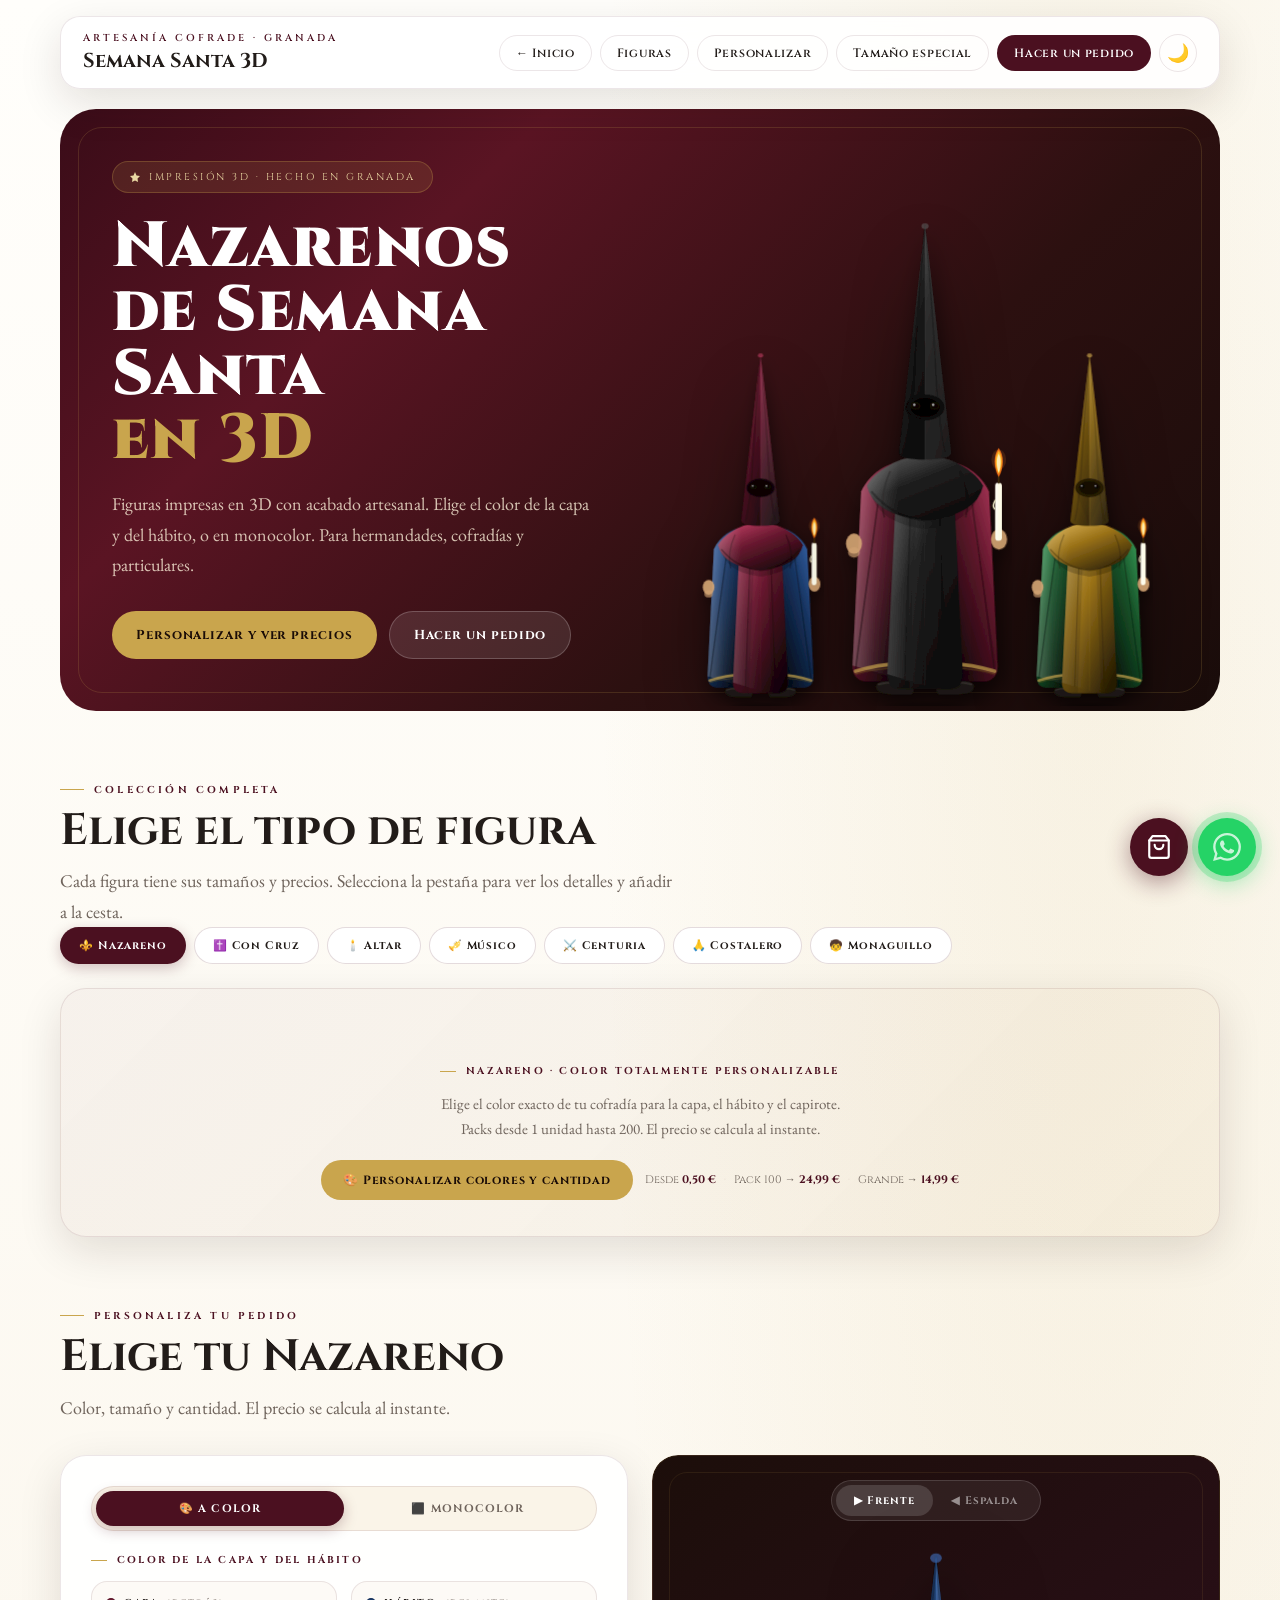
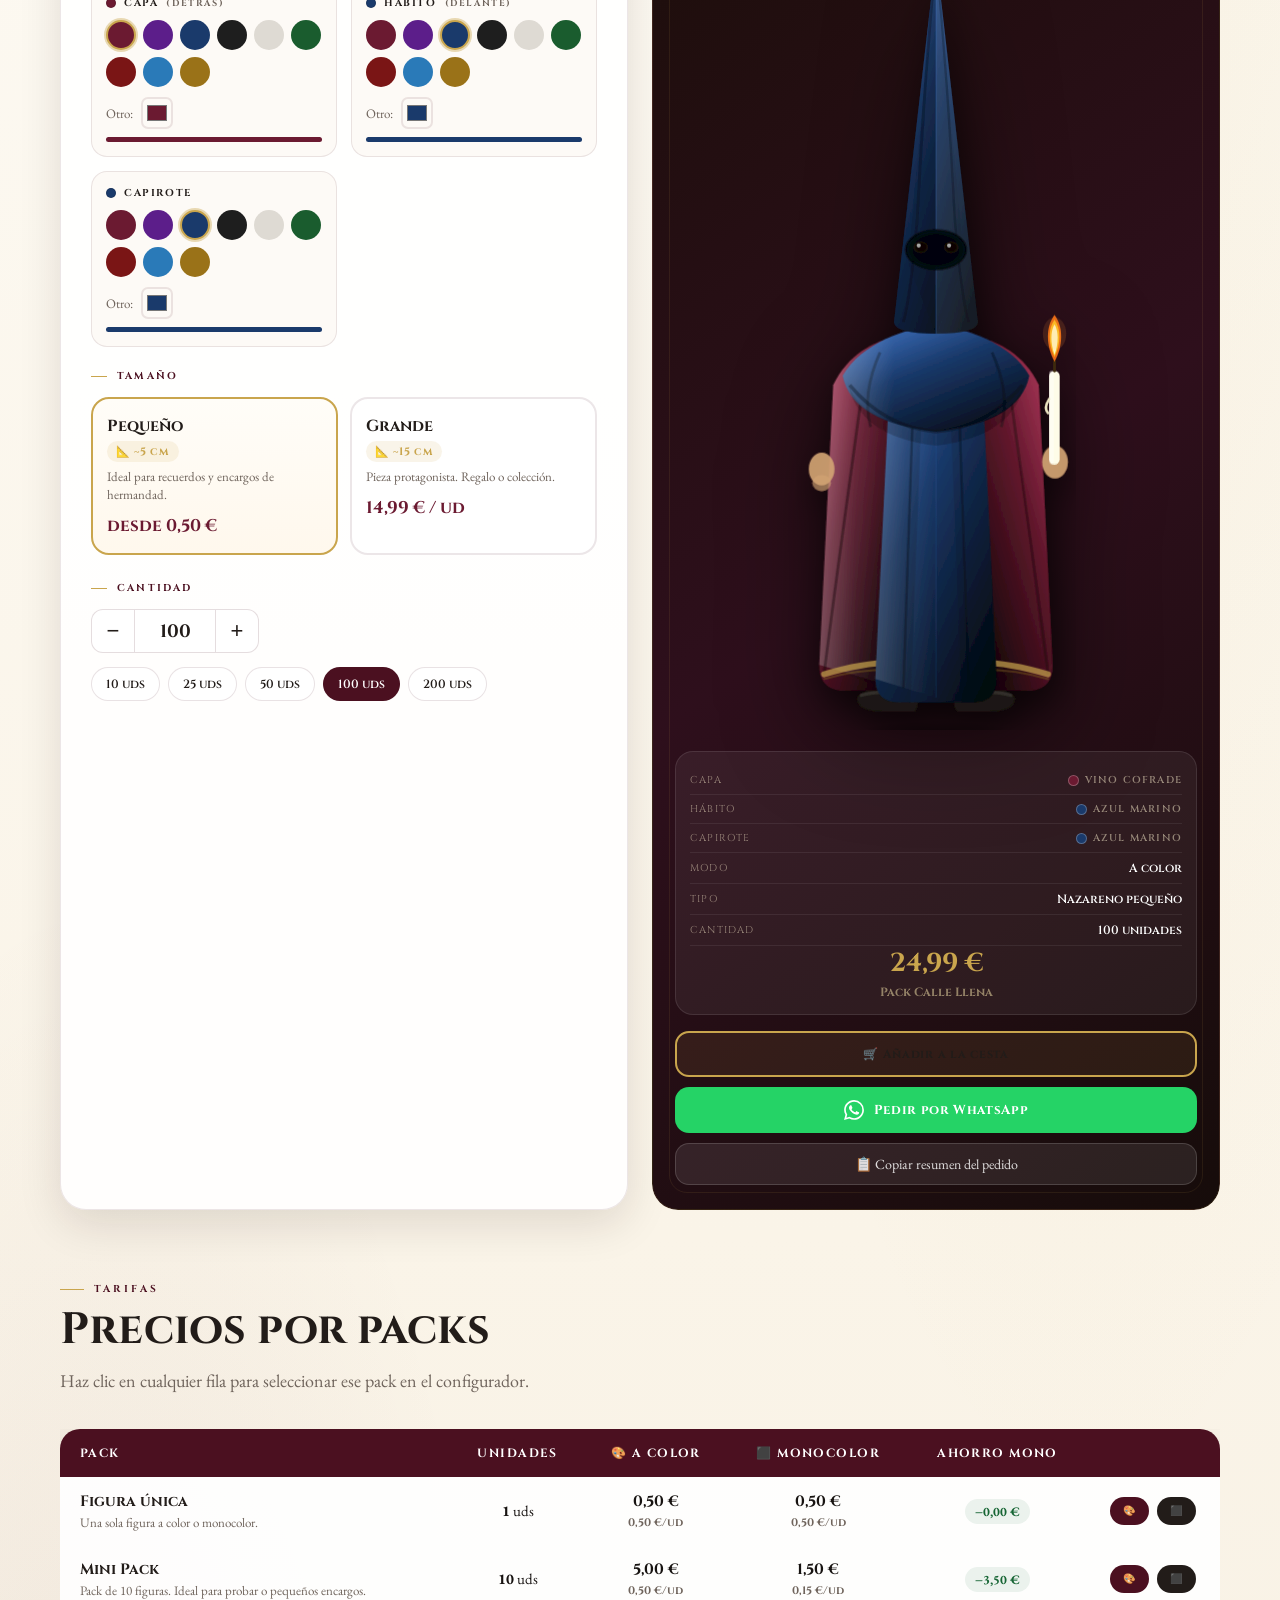
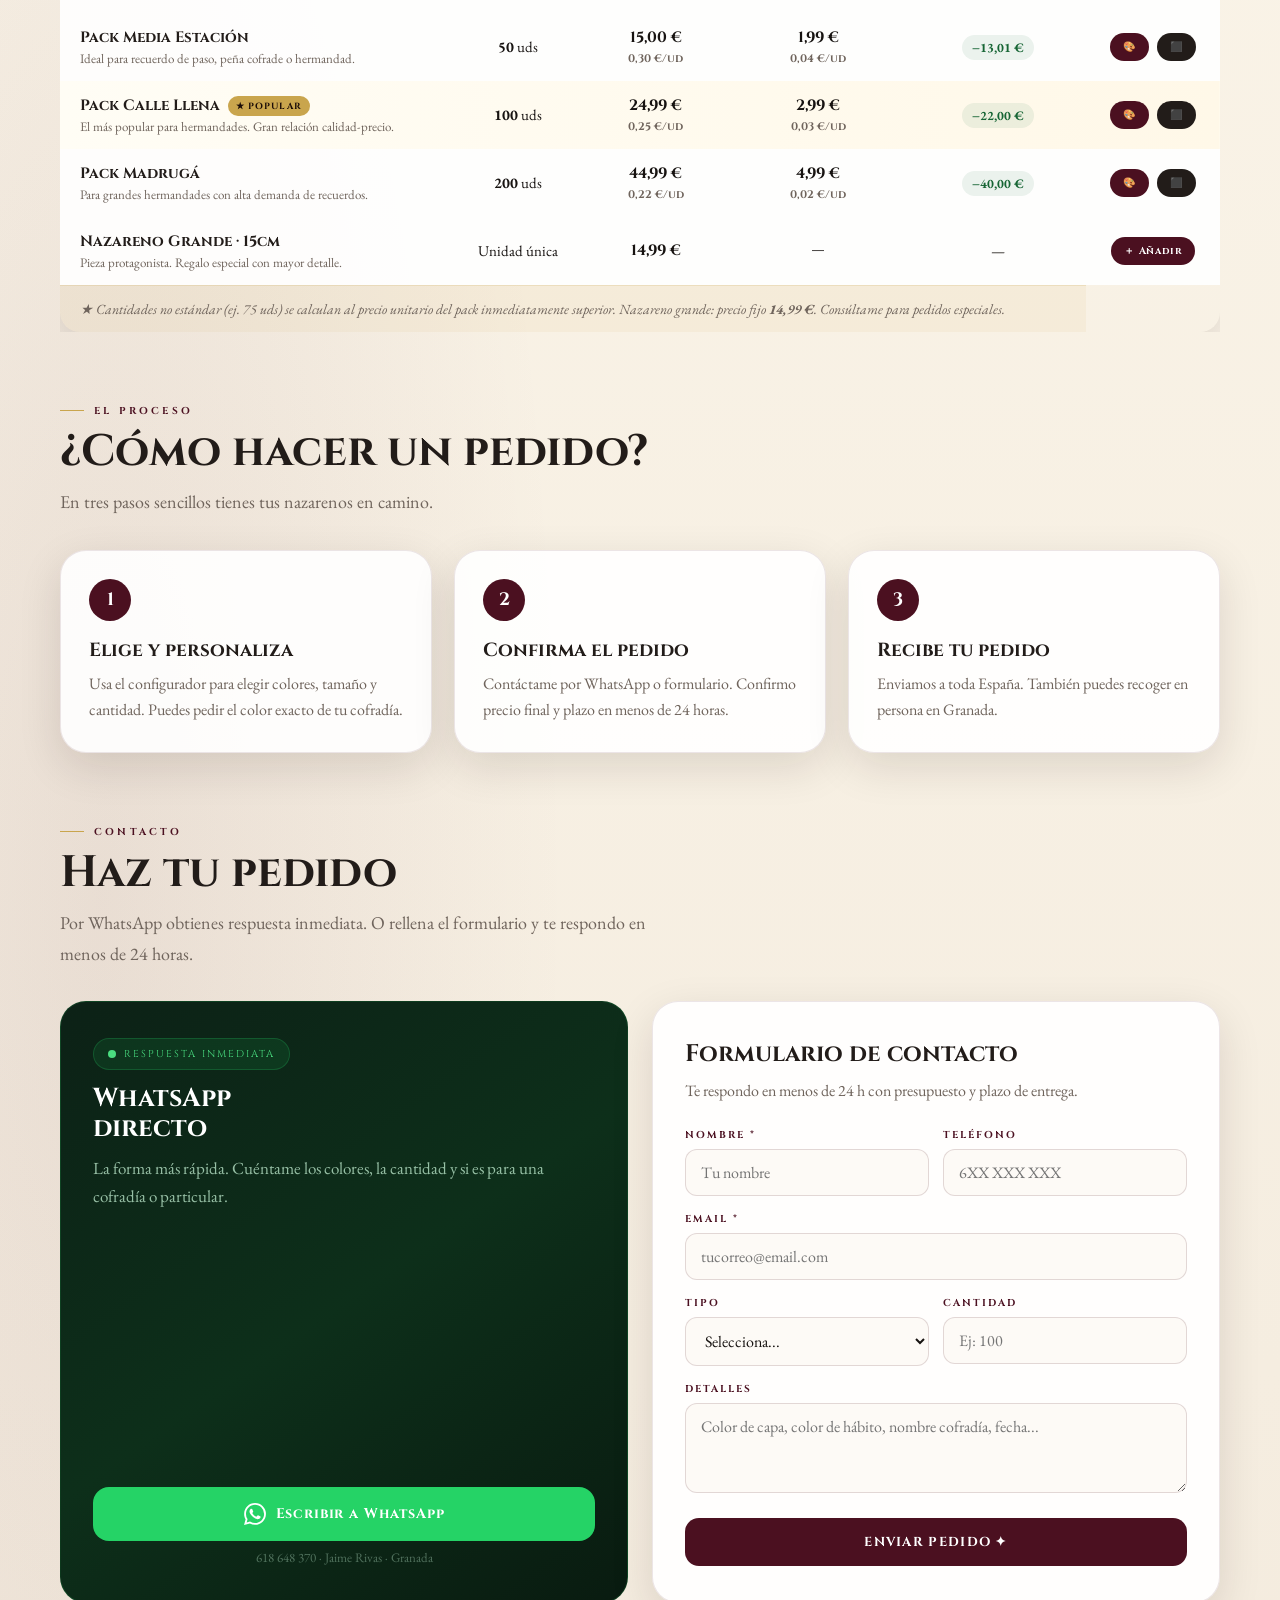
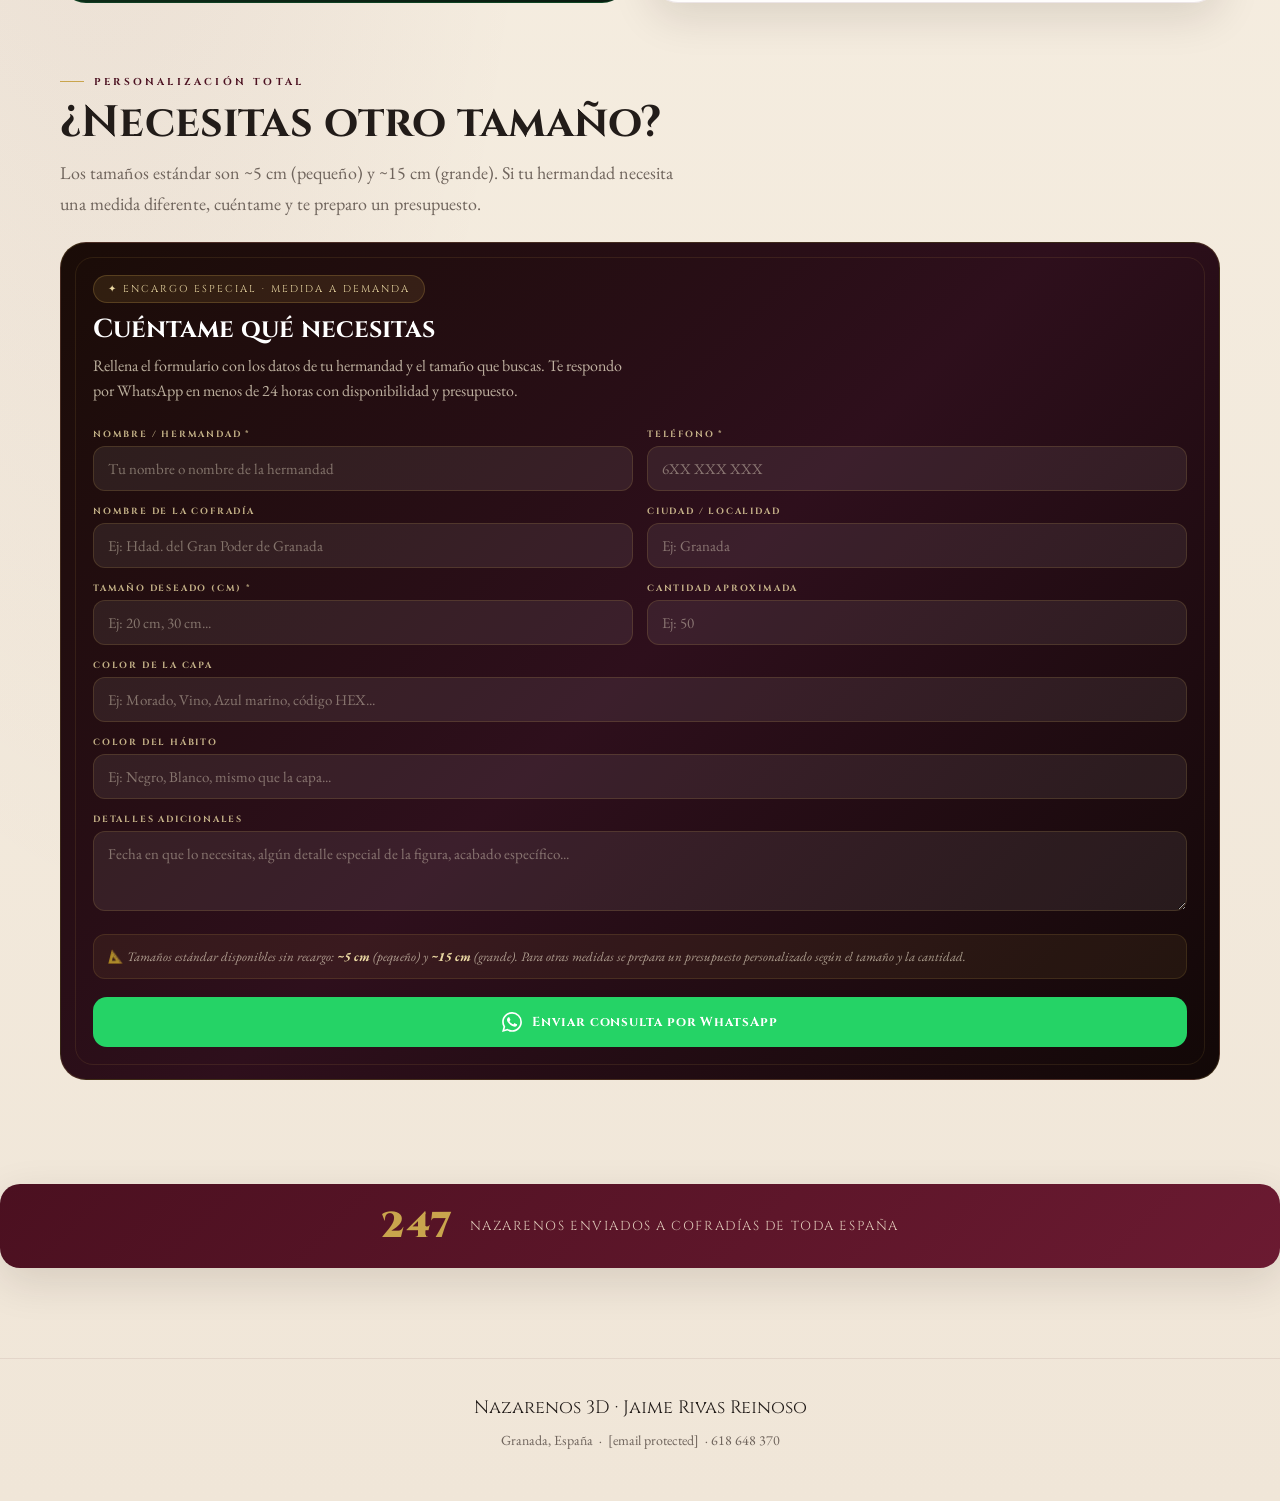
==== commit c88125ce: "Add files via upload" ====
--- a/nazarenos.html
+++ b/nazarenos.html
@@ -175,11 +175,11 @@
 }
 .btn-encargo-wa{
   grid-column:1/-1;display:flex;align-items:center;justify-content:center;gap:10px;
-  padding:15px;border-radius:14px;background:#0088cc;color:#fff;border:none;cursor:pointer;
+  padding:15px;border-radius:14px;background:#25D366;color:#fff;border:none;cursor:pointer;
   font-family:'Cinzel',serif;font-size:13px;font-weight:700;letter-spacing:.07em;
   transition:all .26s;margin-top:4px;
 }
-.btn-encargo-wa:hover{background:#0077b5;transform:translateY(-2px);box-shadow:0 12px 28px rgba(0,136,204,.35);}
+.btn-encargo-wa:hover{background:#1cb957;transform:translateY(-2px);box-shadow:0 12px 28px rgba(37,211,102,.35);}
 body.dark .encargo-card{background:linear-gradient(135deg,#120807,#200d16,#0e0504);}
 
 .qty-row{display:flex;align-items:center;margin-bottom:14px;}
@@ -216,8 +216,8 @@
 .prev-price{font-family:'Cinzel',serif;font-size:26px;font-weight:700;color:var(--oro);text-align:center;}
 .prev-price small{font-size:12px;color:rgba(234,216,163,.55);display:block;margin-top:3px;}
 .prev-actions{position:relative;z-index:1;display:flex;flex-direction:column;gap:10px;width:100%;}
-.btn-wa{display:flex;align-items:center;justify-content:center;gap:10px;padding:13px;border-radius:14px;background:#0088cc;color:#fff;text-decoration:none;font-family:'Cinzel',serif;font-size:13px;font-weight:700;letter-spacing:.05em;transition:all .24s;}
-.btn-wa:hover{background:#0077b5;transform:translateY(-2px);box-shadow:0 12px 30px rgba(0,136,204,.3);}
+.btn-wa{display:flex;align-items:center;justify-content:center;gap:10px;padding:13px;border-radius:14px;background:#25D366;color:#fff;text-decoration:none;font-family:'Cinzel',serif;font-size:13px;font-weight:700;letter-spacing:.05em;transition:all .24s;}
+.btn-wa:hover{background:#1cb957;transform:translateY(-2px);box-shadow:0 12px 30px rgba(37,211,102,.3);}
 .btn-copy{padding:11px;border-radius:14px;border:none;cursor:pointer;background:rgba(255,255,255,.09);color:rgba(255,255,255,.85);border:1px solid rgba(255,255,255,.15);font-size:14px;transition:all .22s;font-family:'EB Garamond',serif;}
 .btn-copy:hover{background:rgba(255,255,255,.16);}
 
@@ -280,8 +280,8 @@
 .wa-pill{display:inline-flex;align-items:center;gap:8px;padding:8px 14px;border-radius:999px;background:rgba(37,211,102,.1);border:1px solid rgba(37,211,102,.22);color:#4ade80;font-family:'Cinzel',serif;font-size:10px;letter-spacing:.2em;text-transform:uppercase;margin-bottom:14px;}
 .wa-h3{font-family:'Cinzel',serif;font-size:26px;font-weight:700;color:#fff;line-height:1.15;margin-bottom:10px;}
 .wa-p{font-size:17px;color:rgba(210,255,225,.7);line-height:1.65;}
-.btn-wa-big{display:flex;align-items:center;justify-content:center;gap:10px;width:100%;padding:16px 24px;border-radius:16px;background:#0088cc;color:#fff;text-decoration:none;font-family:'Cinzel',serif;font-size:14px;font-weight:700;letter-spacing:.06em;transition:all .26s;}
-.btn-wa-big:hover{background:#0077b5;transform:translateY(-3px);box-shadow:0 14px 36px rgba(0,136,204,.35);}
+.btn-wa-big{display:flex;align-items:center;justify-content:center;gap:10px;width:100%;padding:16px 24px;border-radius:16px;background:#25D366;color:#fff;text-decoration:none;font-family:'Cinzel',serif;font-size:14px;font-weight:700;letter-spacing:.06em;transition:all .26s;}
+.btn-wa-big:hover{background:#1cb957;transform:translateY(-3px);box-shadow:0 14px 36px rgba(37,211,102,.35);}
 .wa-foot{text-align:center;color:rgba(210,255,225,.35);font-size:13px;margin-top:8px;}
 .form-card{background:rgba(255,255,255,.93);border:1px solid var(--borde);border-radius:var(--r);padding:36px 32px;box-shadow:var(--smd);}
 .form-h3{font-family:'Cinzel',serif;font-size:24px;font-weight:700;color:var(--grafito);margin-bottom:8px;}
@@ -301,8 +301,8 @@
 .form-ok p{font-size:15px;color:#166534;line-height:1.55;}
 
 /* WA FLOTANTE */
-.wa-float{position:fixed;bottom:24px;right:24px;z-index:200;width:58px;height:58px;border-radius:50%;background:#0088cc;color:#fff;border:none;cursor:pointer;display:flex;align-items:center;justify-content:center;box-shadow:0 6px 24px rgba(0,136,204,.45);transition:all .25s;text-decoration:none;}
-.wa-float:hover{transform:scale(1.1) translateY(-3px);box-shadow:0 12px 32px rgba(0,136,204,.55);}
+.wa-float{position:fixed;bottom:24px;right:24px;z-index:200;width:58px;height:58px;border-radius:50%;background:#25D366;color:#fff;border:none;cursor:pointer;display:flex;align-items:center;justify-content:center;box-shadow:0 6px 24px rgba(37,211,102,.45);transition:all .25s;text-decoration:none;}
+.wa-float:hover{transform:scale(1.1) translateY(-3px);box-shadow:0 12px 32px rgba(37,211,102,.55);}
 .wa-pulse{position:absolute;inset:-6px;border-radius:50%;background:rgba(37,211,102,.25);animation:pulse 2s ease-in-out infinite;}
 @keyframes pulse{0%,100%{transform:scale(1);opacity:.6;}50%{transform:scale(1.18);opacity:0;}}
 
@@ -366,8 +366,8 @@
 .popup-input{width:100%;padding:12px 14px;border:1px solid rgba(75,16,32,.15);border-radius:12px;font-family:'EB Garamond',serif;font-size:16px;color:var(--tinta);background:#fdfaf6;outline:none;transition:all .2s;}
 .popup-input:focus{border-color:var(--vino);background:#fff;box-shadow:0 0 0 3px rgba(75,16,32,.1);}
 .popup-btns{display:flex;gap:10px;margin-top:6px;}
-.popup-send-wa{flex:1;display:flex;align-items:center;justify-content:center;gap:8px;padding:13px;border-radius:14px;background:#0088cc;color:#fff;border:none;cursor:pointer;font-family:'Cinzel',serif;font-size:12px;font-weight:700;letter-spacing:.06em;transition:all .22s;}
-.popup-send-wa:hover{background:#0077b5;transform:translateY(-1px);}
+.popup-send-wa{flex:1;display:flex;align-items:center;justify-content:center;gap:8px;padding:13px;border-radius:14px;background:#25D366;color:#fff;border:none;cursor:pointer;font-family:'Cinzel',serif;font-size:12px;font-weight:700;letter-spacing:.06em;transition:all .22s;}
+.popup-send-wa:hover{background:#1cb957;transform:translateY(-1px);}
 .popup-send-email{flex:1;display:flex;align-items:center;justify-content:center;gap:8px;padding:13px;border-radius:14px;background:var(--vino);color:#fff;border:none;cursor:pointer;font-family:'Cinzel',serif;font-size:12px;font-weight:700;letter-spacing:.06em;transition:all .22s;}
 .popup-send-email:hover{background:var(--vino2);transform:translateY(-1px);}
 .popup-cancel{width:100%;margin-top:8px;background:none;border:none;cursor:pointer;font-size:13px;color:var(--gris);font-family:'EB Garamond',serif;text-decoration:underline;padding:4px;}
@@ -425,8 +425,8 @@
 .cart-total-label{font-family:'Cinzel',serif;font-size:12px;letter-spacing:.15em;text-transform:uppercase;color:var(--gris);}
 .cart-total-price{font-family:'Cinzel',serif;font-size:24px;font-weight:700;color:var(--grafito);}
 .cart-actions{display:flex;flex-direction:column;gap:8px;}
-.cart-btn-wa{display:flex;align-items:center;justify-content:center;gap:8px;padding:13px;border-radius:14px;background:#0088cc;color:#fff;text-decoration:none;font-family:'Cinzel',serif;font-size:12px;font-weight:700;letter-spacing:.06em;transition:all .24s;border:none;cursor:pointer;width:100%;}
-.cart-btn-wa:hover{background:#0077b5;transform:translateY(-1px);}
+.cart-btn-wa{display:flex;align-items:center;justify-content:center;gap:8px;padding:13px;border-radius:14px;background:#25D366;color:#fff;text-decoration:none;font-family:'Cinzel',serif;font-size:12px;font-weight:700;letter-spacing:.06em;transition:all .24s;border:none;cursor:pointer;width:100%;}
+.cart-btn-wa:hover{background:#1cb957;transform:translateY(-1px);}
 .cart-btn-email{display:flex;align-items:center;justify-content:center;gap:8px;padding:11px;border-radius:14px;background:var(--vino);color:#fff;text-decoration:none;font-family:'Cinzel',serif;font-size:12px;font-weight:700;letter-spacing:.06em;transition:all .24s;border:none;cursor:pointer;width:100%;}
 .cart-btn-email:hover{background:var(--vino2);transform:translateY(-1px);}
 .cart-btn-clear{background:none;border:none;cursor:pointer;font-size:12px;color:var(--gris);text-align:center;padding:6px;width:100%;font-family:'EB Garamond',serif;text-decoration:underline;}
@@ -983,7 +983,7 @@
           </tbody></table>
         </div>
       </div>
-      <div class="packs-note" style="margin-top:14px">Otros tamaños disponibles — consúltame por Telegram.</div>
+      <div class="packs-note" style="margin-top:14px">Otros tamaños disponibles — consúltame por WhatsApp.</div>
     </div>
   </div>
 
@@ -998,7 +998,7 @@
         <div class="fig-especial-note">por pieza · 5 cm · para montar</div>
         <button class="btn-encargo-wa" onclick="addFigToCart(event,'Centuria Romana','5cm · kit',11.99)" style="display:inline-flex;width:auto;margin-top:0">+ Añadir a la cesta</button>
       </div>
-      <div class="packs-note" style="margin-top:14px">Otros tamaños disponibles — consúltame por Telegram.</div>
+      <div class="packs-note" style="margin-top:14px">Otros tamaños disponibles — consúltame por WhatsApp.</div>
     </div>
   </div>
 
@@ -1344,8 +1344,8 @@
           🛒 Añadir a la cesta
         </button>
         <a class="btn-wa" id="cfgWa" href="#" target="_blank" rel="noreferrer">
-          <svg width="20" height="20" viewBox="0 0 24 24" fill="currentColor"><path d="M12 2C6.48 2 2 6.48 2 12s4.48 10 10 10 10-4.48 10-10S17.52 2 12 2zm4.64 6.8c-.15 1.58-.8 5.42-1.13 7.19-.14.75-.42 1-.68 1.03-.58.05-1.02-.38-1.58-.75-.88-.58-1.38-.94-2.23-1.5-.99-.65-.35-1.01.22-1.59.15-.15 2.71-2.48 2.76-2.69a.2.2 0 00-.05-.18c-.06-.05-.14-.03-.21-.02-.09.02-1.49.95-4.22 2.79-.4.27-.76.41-1.08.4-.36-.01-1.04-.2-1.55-.37-.63-.2-1.12-.31-1.08-.66.02-.18.27-.36.74-.55 2.92-1.27 4.86-2.11 5.83-2.51 2.78-1.16 3.35-1.36 3.73-1.36.08 0 .27.02.39.12.1.08.13.19.14.27-.01.06.01.24 0 .38z"/></svg>
-          Pedir por Telegram
+          <svg width="20" height="20" viewBox="0 0 24 24" fill="currentColor"><path d="M17.472 14.382c-.297-.149-1.758-.867-2.03-.967-.273-.099-.471-.148-.67.15-.197.297-.767.966-.94 1.164-.173.199-.347.223-.644.075-.297-.15-1.255-.463-2.39-1.475-.883-.788-1.48-1.761-1.653-2.059-.173-.297-.018-.458.13-.606.134-.133.298-.347.446-.52.149-.174.198-.298.298-.497.099-.198.05-.371-.025-.52-.075-.149-.669-1.612-.916-2.207-.242-.579-.487-.5-.669-.51-.173-.008-.371-.01-.57-.01-.198 0-.52.074-.792.372-.272.297-1.04 1.016-1.04 2.479 0 1.462 1.065 2.875 1.213 3.074.149.198 2.096 3.2 5.077 4.487.709.306 1.262.489 1.694.625.712.227 1.36.195 1.871.118.571-.085 1.758-.719 2.006-1.413.248-.694.248-1.289.173-1.413-.074-.124-.272-.198-.57-.347m-5.421 7.403h-.004a9.87 9.87 0 01-5.031-1.378l-.361-.214-3.741.982.998-3.648-.235-.374a9.86 9.86 0 01-1.51-5.26c.001-5.45 4.436-9.884 9.888-9.884 2.64 0 5.122 1.03 6.988 2.898a9.825 9.825 0 012.893 6.994c-.003 5.45-4.437 9.884-9.885 9.884m8.413-18.297A11.815 11.815 0 0012.05 0C5.495 0 .16 5.335.157 11.892c0 2.096.547 4.142 1.588 5.945L.057 24l6.305-1.654a11.882 11.882 0 005.683 1.448h.005c6.554 0 11.89-5.335 11.893-11.893a11.821 11.821 0 00-3.48-8.413Z"/></svg>
+          Pedir por WhatsApp
         </a>
         <button class="btn-copy" id="copyBtn">📋 Copiar resumen del pedido</button>
       </div>
@@ -1390,7 +1390,7 @@
   <p class="sec-p">En tres pasos sencillos tienes tus nazarenos en camino.</p>
   <div class="steps-grid">
     <div class="step wr"><div class="step-num">1</div><div class="step-tit">Elige y personaliza</div><p class="step-p">Usa el configurador para elegir colores, tamaño y cantidad. Puedes pedir el color exacto de tu cofradía.</p></div>
-    <div class="step wr"><div class="step-num">2</div><div class="step-tit">Confirma el pedido</div><p class="step-p">Contáctame por Telegram o formulario. Confirmo precio final y plazo en menos de 24 horas.</p></div>
+    <div class="step wr"><div class="step-num">2</div><div class="step-tit">Confirma el pedido</div><p class="step-p">Contáctame por WhatsApp o formulario. Confirmo precio final y plazo en menos de 24 horas.</p></div>
     <div class="step wr"><div class="step-num">3</div><div class="step-tit">Recibe tu pedido</div><p class="step-p">Enviamos a toda España. También puedes recoger en persona en Granada.</p></div>
   </div>
 </section>
@@ -1399,18 +1399,18 @@
 <section class="section" id="pedir">
   <div class="sec-lbl">Contacto</div>
   <h2 class="sec-h2">Haz tu pedido</h2>
-  <p class="sec-p">Por Telegram obtienes respuesta inmediata. O rellena el formulario y te respondo en menos de 24 horas.</p>
+  <p class="sec-p">Por WhatsApp obtienes respuesta inmediata. O rellena el formulario y te respondo en menos de 24 horas.</p>
   <div class="ped-grid">
     <div class="wa-card wr">
       <div>
         <div class="wa-pill"><svg width="8" height="8" viewBox="0 0 8 8" fill="#4ade80"><circle cx="4" cy="4" r="4"/></svg>Respuesta inmediata</div>
-        <h3 class="wa-h3">Telegram<br>directo</h3>
+        <h3 class="wa-h3">WhatsApp<br>directo</h3>
         <p class="wa-p">La forma más rápida. Cuéntame los colores, la cantidad y si es para una cofradía o particular.</p>
       </div>
       <div>
-        <a href="https://t.me/+34618648370?text=Hola%20Jaime%2C%20me%20interesan%20los%20nazarenos%203D.%20%C2%BFPodr%C3%ADas%20darme%20m%C3%A1s%20informaci%C3%B3n%3F" target="_blank" rel="noreferrer" class="btn-wa-big">
+        <a href="https://wa.me/34618648370?text=Hola%20Jaime%2C%20me%20interesan%20los%20nazarenos%203D.%20%C2%BFPodr%C3%ADas%20darme%20m%C3%A1s%20informaci%C3%B3n%3F" target="_blank" rel="noreferrer" class="btn-wa-big">
           <svg width="22" height="22" viewBox="0 0 24 24" fill="currentColor"><path d="M17.472 14.382c-.297-.149-1.758-.867-2.03-.967-.273-.099-.471-.148-.67.15-.197.297-.767.966-.94 1.164-.173.199-.347.223-.644.075-.297-.15-1.255-.463-2.39-1.475-.883-.788-1.48-1.761-1.653-2.059-.173-.297-.018-.458.13-.606.134-.133.298-.347.446-.52.149-.174.198-.298.298-.497.099-.198.05-.371-.025-.52-.075-.149-.669-1.612-.916-2.207-.242-.579-.487-.5-.669-.51-.173-.008-.371-.01-.57-.01-.198 0-.52.074-.792.372-.272.297-1.04 1.016-1.04 2.479 0 1.462 1.065 2.875 1.213 3.074.149.198 2.096 3.2 5.077 4.487.709.306 1.262.489 1.694.625.712.227 1.36.195 1.871.118.571-.085 1.758-.719 2.006-1.413.248-.694.248-1.289.173-1.413-.074-.124-.272-.198-.57-.347m-5.421 7.403h-.004a9.87 9.87 0 01-5.031-1.378l-.361-.214-3.741.982.998-3.648-.235-.374a9.86 9.86 0 01-1.51-5.26c.001-5.45 4.436-9.884 9.888-9.884 2.64 0 5.122 1.03 6.988 2.898a9.825 9.825 0 012.893 6.994c-.003 5.45-4.437 9.884-9.885 9.884m8.413-18.297A11.815 11.815 0 0012.05 0C5.495 0 .16 5.335.157 11.892c0 2.096.547 4.142 1.588 5.945L.057 24l6.305-1.654a11.882 11.882 0 005.683 1.448h.005c6.554 0 11.89-5.335 11.893-11.893a11.821 11.821 0 00-3.48-8.413Z"/></svg>
-          Escribir a Telegram
+          Escribir a WhatsApp
         </a>
         <p class="wa-foot">618 648 370 · Jaime Rivas · Granada</p>
       </div>
@@ -1466,7 +1466,7 @@
       <div class="encargo-copy">
         <div class="encargo-pill">✦ Encargo especial · medida a demanda</div>
         <h3 class="encargo-h3">Cuéntame qué necesitas</h3>
-        <p class="encargo-p">Rellena el formulario con los datos de tu hermandad y el tamaño que buscas. Te respondo por Telegram en menos de 24 horas con disponibilidad y presupuesto.</p>
+        <p class="encargo-p">Rellena el formulario con los datos de tu hermandad y el tamaño que buscas. Te respondo por WhatsApp en menos de 24 horas con disponibilidad y presupuesto.</p>
       </div>
     </div>
 
@@ -1521,8 +1521,8 @@
       </div>
 
       <button class="btn-encargo-wa" onclick="enviarEncargo()">
-        <svg width="20" height="20" viewBox="0 0 24 24" fill="currentColor"><path d="M12 2C6.48 2 2 6.48 2 12s4.48 10 10 10 10-4.48 10-10S17.52 2 12 2zm4.64 6.8c-.15 1.58-.8 5.42-1.13 7.19-.14.75-.42 1-.68 1.03-.58.05-1.02-.38-1.58-.75-.88-.58-1.38-.94-2.23-1.5-.99-.65-.35-1.01.22-1.59.15-.15 2.71-2.48 2.76-2.69a.2.2 0 00-.05-.18c-.06-.05-.14-.03-.21-.02-.09.02-1.49.95-4.22 2.79-.4.27-.76.41-1.08.4-.36-.01-1.04-.2-1.55-.37-.63-.2-1.12-.31-1.08-.66.02-.18.27-.36.74-.55 2.92-1.27 4.86-2.11 5.83-2.51 2.78-1.16 3.35-1.36 3.73-1.36.08 0 .27.02.39.12.1.08.13.19.14.27-.01.06.01.24 0 .38z"/></svg>
-        Enviar consulta por Telegram
+        <svg width="20" height="20" viewBox="0 0 24 24" fill="currentColor"><path d="M17.472 14.382c-.297-.149-1.758-.867-2.03-.967-.273-.099-.471-.148-.67.15-.197.297-.767.966-.94 1.164-.173.199-.347.223-.644.075-.297-.15-1.255-.463-2.39-1.475-.883-.788-1.48-1.761-1.653-2.059-.173-.297-.018-.458.13-.606.134-.133.298-.347.446-.52.149-.174.198-.298.298-.497.099-.198.05-.371-.025-.52-.075-.149-.669-1.612-.916-2.207-.242-.579-.487-.5-.669-.51-.173-.008-.371-.01-.57-.01-.198 0-.52.074-.792.372-.272.297-1.04 1.016-1.04 2.479 0 1.462 1.065 2.875 1.213 3.074.149.198 2.096 3.2 5.077 4.487.709.306 1.262.489 1.694.625.712.227 1.36.195 1.871.118.571-.085 1.758-.719 2.006-1.413.248-.694.248-1.289.173-1.413-.074-.124-.272-.198-.57-.347m-5.421 7.403h-.004a9.87 9.87 0 01-5.031-1.378l-.361-.214-3.741.982.998-3.648-.235-.374a9.86 9.86 0 01-1.51-5.26c.001-5.45 4.436-9.884 9.888-9.884 2.64 0 5.122 1.03 6.988 2.898a9.825 9.825 0 012.893 6.994c-.003 5.45-4.437 9.884-9.885 9.884m8.413-18.297A11.815 11.815 0 0012.05 0C5.495 0 .16 5.335.157 11.892c0 2.096.547 4.142 1.588 5.945L.057 24l6.305-1.654a11.882 11.882 0 005.683 1.448h.005c6.554 0 11.89-5.335 11.893-11.893a11.821 11.821 0 00-3.48-8.413Z"/></svg>
+        Enviar consulta por WhatsApp
       </button>
     </div>
   </div>
@@ -1561,8 +1561,8 @@
     </div>
     <div class="popup-btns">
       <button class="popup-send-wa" id="popupWaBtn">
-        <svg width="16" height="16" viewBox="0 0 24 24" fill="currentColor"><path d="M12 2C6.48 2 2 6.48 2 12s4.48 10 10 10 10-4.48 10-10S17.52 2 12 2zm4.64 6.8c-.15 1.58-.8 5.42-1.13 7.19-.14.75-.42 1-.68 1.03-.58.05-1.02-.38-1.58-.75-.88-.58-1.38-.94-2.23-1.5-.99-.65-.35-1.01.22-1.59.15-.15 2.71-2.48 2.76-2.69a.2.2 0 00-.05-.18c-.06-.05-.14-.03-.21-.02-.09.02-1.49.95-4.22 2.79-.4.27-.76.41-1.08.4-.36-.01-1.04-.2-1.55-.37-.63-.2-1.12-.31-1.08-.66.02-.18.27-.36.74-.55 2.92-1.27 4.86-2.11 5.83-2.51 2.78-1.16 3.35-1.36 3.73-1.36.08 0 .27.02.39.12.1.08.13.19.14.27-.01.06.01.24 0 .38z"/></svg>
-        Telegram
+        <svg width="16" height="16" viewBox="0 0 24 24" fill="currentColor"><path d="M17.472 14.382c-.297-.149-1.758-.867-2.03-.967-.273-.099-.471-.148-.67.15-.197.297-.767.966-.94 1.164-.173.199-.347.223-.644.075-.297-.15-1.255-.463-2.39-1.475-.883-.788-1.48-1.761-1.653-2.059-.173-.297-.018-.458.13-.606.134-.133.298-.347.446-.52.149-.174.198-.298.298-.497.099-.198.05-.371-.025-.52-.075-.149-.669-1.612-.916-2.207-.242-.579-.487-.5-.669-.51-.173-.008-.371-.01-.57-.01-.198 0-.52.074-.792.372-.272.297-1.04 1.016-1.04 2.479 0 1.462 1.065 2.875 1.213 3.074.149.198 2.096 3.2 5.077 4.487.709.306 1.262.489 1.694.625.712.227 1.36.195 1.871.118.571-.085 1.758-.719 2.006-1.413.248-.694.248-1.289.173-1.413-.074-.124-.272-.198-.57-.347m-5.421 7.403h-.004a9.87 9.87 0 01-5.031-1.378l-.361-.214-3.741.982.998-3.648-.235-.374a9.86 9.86 0 01-1.51-5.26c.001-5.45 4.436-9.884 9.888-9.884 2.64 0 5.122 1.03 6.988 2.898a9.825 9.825 0 012.893 6.994c-.003 5.45-4.437 9.884-9.885 9.884m8.413-18.297A11.815 11.815 0 0012.05 0C5.495 0 .16 5.335.157 11.892c0 2.096.547 4.142 1.588 5.945L.057 24l6.305-1.654a11.882 11.882 0 005.683 1.448h.005c6.554 0 11.89-5.335 11.893-11.893a11.821 11.821 0 00-3.48-8.413Z"/></svg>
+        WhatsApp
       </button>
       <button class="popup-send-email" id="popupEmailBtn">
         <svg width="16" height="16" viewBox="0 0 24 24" fill="none" stroke="currentColor" stroke-width="2" stroke-linecap="round" stroke-linejoin="round"><path d="M4 4h16c1.1 0 2 .9 2 2v12c0 1.1-.9 2-2 2H4c-1.1 0-2-.9-2-2V6c0-1.1.9-2 2-2z"/><polyline points="22,6 12,13 2,6"/></svg>
@@ -1593,8 +1593,8 @@
     </div>
     <div class="cart-actions">
       <button class="cart-btn-wa" id="cartWaBtn">
-        <svg width="18" height="18" viewBox="0 0 24 24" fill="currentColor"><path d="M12 2C6.48 2 2 6.48 2 12s4.48 10 10 10 10-4.48 10-10S17.52 2 12 2zm4.64 6.8c-.15 1.58-.8 5.42-1.13 7.19-.14.75-.42 1-.68 1.03-.58.05-1.02-.38-1.58-.75-.88-.58-1.38-.94-2.23-1.5-.99-.65-.35-1.01.22-1.59.15-.15 2.71-2.48 2.76-2.69a.2.2 0 00-.05-.18c-.06-.05-.14-.03-.21-.02-.09.02-1.49.95-4.22 2.79-.4.27-.76.41-1.08.4-.36-.01-1.04-.2-1.55-.37-.63-.2-1.12-.31-1.08-.66.02-.18.27-.36.74-.55 2.92-1.27 4.86-2.11 5.83-2.51 2.78-1.16 3.35-1.36 3.73-1.36.08 0 .27.02.39.12.1.08.13.19.14.27-.01.06.01.24 0 .38z"/></svg>
-        Enviar pedido por Telegram
+        <svg width="18" height="18" viewBox="0 0 24 24" fill="currentColor"><path d="M17.472 14.382c-.297-.149-1.758-.867-2.03-.967-.273-.099-.471-.148-.67.15-.197.297-.767.966-.94 1.164-.173.199-.347.223-.644.075-.297-.15-1.255-.463-2.39-1.475-.883-.788-1.48-1.761-1.653-2.059-.173-.297-.018-.458.13-.606.134-.133.298-.347.446-.52.149-.174.198-.298.298-.497.099-.198.05-.371-.025-.52-.075-.149-.669-1.612-.916-2.207-.242-.579-.487-.5-.669-.51-.173-.008-.371-.01-.57-.01-.198 0-.52.074-.792.372-.272.297-1.04 1.016-1.04 2.479 0 1.462 1.065 2.875 1.213 3.074.149.198 2.096 3.2 5.077 4.487.709.306 1.262.489 1.694.625.712.227 1.36.195 1.871.118.571-.085 1.758-.719 2.006-1.413.248-.694.248-1.289.173-1.413-.074-.124-.272-.198-.57-.347m-5.421 7.403h-.004a9.87 9.87 0 01-5.031-1.378l-.361-.214-3.741.982.998-3.648-.235-.374a9.86 9.86 0 01-1.51-5.26c.001-5.45 4.436-9.884 9.888-9.884 2.64 0 5.122 1.03 6.988 2.898a9.825 9.825 0 012.893 6.994c-.003 5.45-4.437 9.884-9.885 9.884m8.413-18.297A11.815 11.815 0 0012.05 0C5.495 0 .16 5.335.157 11.892c0 2.096.547 4.142 1.588 5.945L.057 24l6.305-1.654a11.882 11.882 0 005.683 1.448h.005c6.554 0 11.89-5.335 11.893-11.893a11.821 11.821 0 00-3.48-8.413Z"/></svg>
+        Enviar pedido por WhatsApp
       </button>
       <button class="cart-btn-email" id="cartEmailBtn">
         <svg width="18" height="18" viewBox="0 0 24 24" fill="none" stroke="currentColor" stroke-width="2" stroke-linecap="round" stroke-linejoin="round"><path d="M4 4h16c1.1 0 2 .9 2 2v12c0 1.1-.9 2-2 2H4c-1.1 0-2-.9-2-2V6c0-1.1.9-2 2-2z"/><polyline points="22,6 12,13 2,6"/></svg>
@@ -1609,9 +1609,9 @@
 <div class="sw-preview" id="swPreview"></div>
 
 <!-- WA FLOTANTE -->
-<a class="wa-float" id="waFloat" href="https://t.me/+34618648370" target="_blank" rel="noreferrer" title="Telegram">
+<a class="wa-float" id="waFloat" href="https://wa.me/34618648370" target="_blank" rel="noreferrer" title="WhatsApp">
   <span class="wa-pulse"></span>
-  <svg width="28" height="28" viewBox="0 0 24 24" fill="currentColor"><path d="M12 2C6.48 2 2 6.48 2 12s4.48 10 10 10 10-4.48 10-10S17.52 2 12 2zm4.64 6.8c-.15 1.58-.8 5.42-1.13 7.19-.14.75-.42 1-.68 1.03-.58.05-1.02-.38-1.58-.75-.88-.58-1.38-.94-2.23-1.5-.99-.65-.35-1.01.22-1.59.15-.15 2.71-2.48 2.76-2.69a.2.2 0 00-.05-.18c-.06-.05-.14-.03-.21-.02-.09.02-1.49.95-4.22 2.79-.4.27-.76.41-1.08.4-.36-.01-1.04-.2-1.55-.37-.63-.2-1.12-.31-1.08-.66.02-.18.27-.36.74-.55 2.92-1.27 4.86-2.11 5.83-2.51 2.78-1.16 3.35-1.36 3.73-1.36.08 0 .27.02.39.12.1.08.13.19.14.27-.01.06.01.24 0 .38z"/></svg>
+  <svg width="28" height="28" viewBox="0 0 24 24" fill="currentColor"><path d="M17.472 14.382c-.297-.149-1.758-.867-2.03-.967-.273-.099-.471-.148-.67.15-.197.297-.767.966-.94 1.164-.173.199-.347.223-.644.075-.297-.15-1.255-.463-2.39-1.475-.883-.788-1.48-1.761-1.653-2.059-.173-.297-.018-.458.13-.606.134-.133.298-.347.446-.52.149-.174.198-.298.298-.497.099-.198.05-.371-.025-.52-.075-.149-.669-1.612-.916-2.207-.242-.579-.487-.5-.669-.51-.173-.008-.371-.01-.57-.01-.198 0-.52.074-.792.372-.272.297-1.04 1.016-1.04 2.479 0 1.462 1.065 2.875 1.213 3.074.149.198 2.096 3.2 5.077 4.487.709.306 1.262.489 1.694.625.712.227 1.36.195 1.871.118.571-.085 1.758-.719 2.006-1.413.248-.694.248-1.289.173-1.413-.074-.124-.272-.198-.57-.347m-5.421 7.403h-.004a9.87 9.87 0 01-5.031-1.378l-.361-.214-3.741.982.998-3.648-.235-.374a9.86 9.86 0 01-1.51-5.26c.001-5.45 4.436-9.884 9.888-9.884 2.64 0 5.122 1.03 6.988 2.898a9.825 9.825 0 012.893 6.994c-.003 5.45-4.437 9.884-9.885 9.884m8.413-18.297A11.815 11.815 0 0012.05 0C5.495 0 .16 5.335.157 11.892c0 2.096.547 4.142 1.588 5.945L.057 24l6.305-1.654a11.882 11.882 0 005.683 1.448h.005c6.554 0 11.89-5.335 11.893-11.893a11.821 11.821 0 00-3.48-8.413Z"/></svg>
 </a>
 
 <footer>
@@ -1961,7 +1961,7 @@
   if(_refreshWaTimer) clearTimeout(_refreshWaTimer);
   _refreshWaTimer = setTimeout(function(){
     var msg=buildMsg();
-    var href='https://t.me/+34618648370?text='+encodeURIComponent(msg);
+    var href='https://wa.me/34618648370?text='+encodeURIComponent(msg);
     document.getElementById('cfgWa').href=href;
     document.getElementById('waFloat').href=href;
   }, 350);
@@ -2227,7 +2227,7 @@
       if(res.ok){this.style.display='none';ok.classList.add('show');}
       else throw new Error();
     }catch{
-      btn.textContent='Error · Escríbeme por Telegram';
+      btn.textContent='Error · Escríbeme por WhatsApp';
       setTimeout(()=>{btn.textContent='Enviar pedido ✦';btn.disabled=false;},4000);
     }
   });
@@ -2346,7 +2346,7 @@
   const tel=document.getElementById('popupTel').value.trim();
   const msg=buildCartMsg(nombre,tel);
   if(type==='wa'){
-    window.open(`https://t.me/+34618648370?text=${encodeURIComponent(msg)}`,'_blank');
+    window.open(`https://wa.me/34618648370?text=${encodeURIComponent(msg)}`,'_blank');
   } else {
     const subj=encodeURIComponent(`Pedido Nazarenos 3D · ${nombre}`);
     window.location.href=`mailto:jaimerivasgranada@gmail.com?subject=${subj}&body=${encodeURIComponent(msg)}`;
@@ -2544,7 +2544,7 @@
     '¿Puedes prepararme un presupuesto? Gracias 🙏',
   ].filter(l=>l!==null&&l!==undefined).join('\n');
 
-  window.open(`https://t.me/+34618648370?text=${encodeURIComponent(lineas)}`,'_blank');
+  window.open(`https://wa.me/34618648370?text=${encodeURIComponent(lineas)}`,'_blank');
 }
 
 
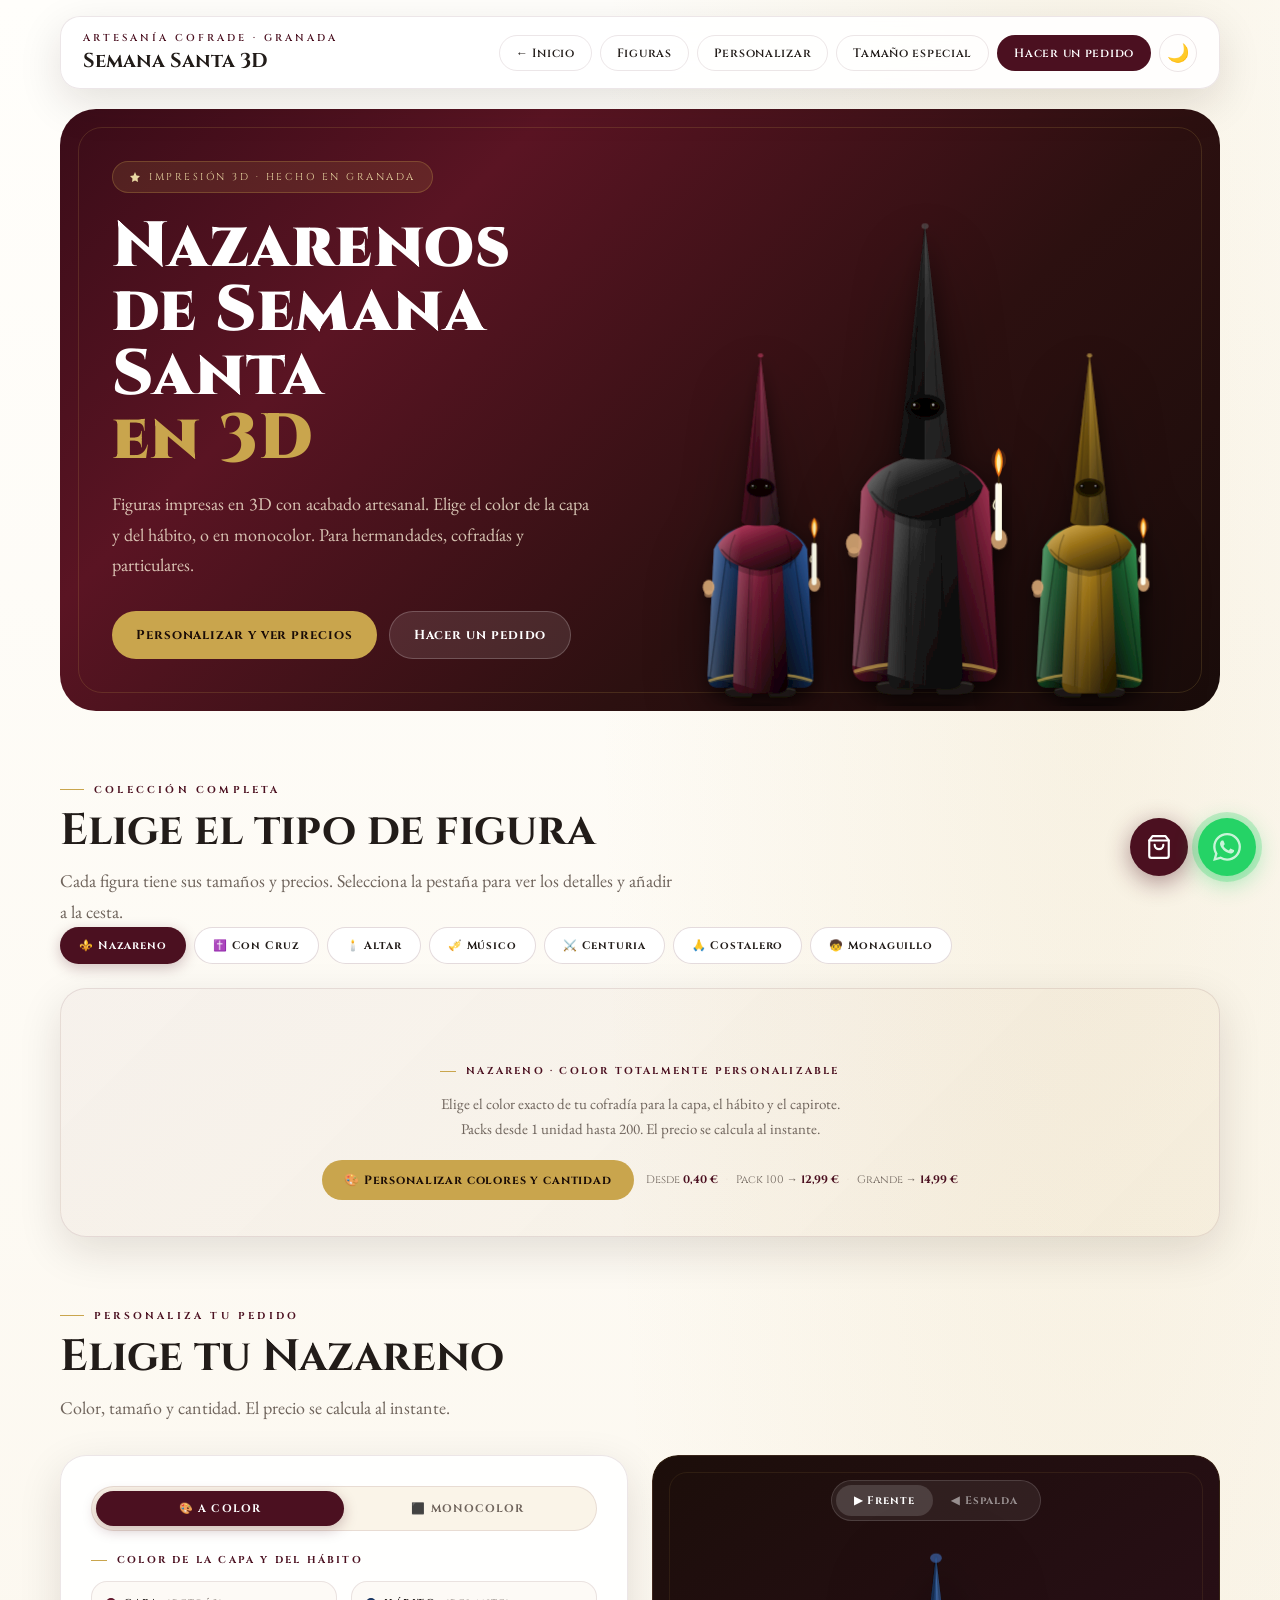
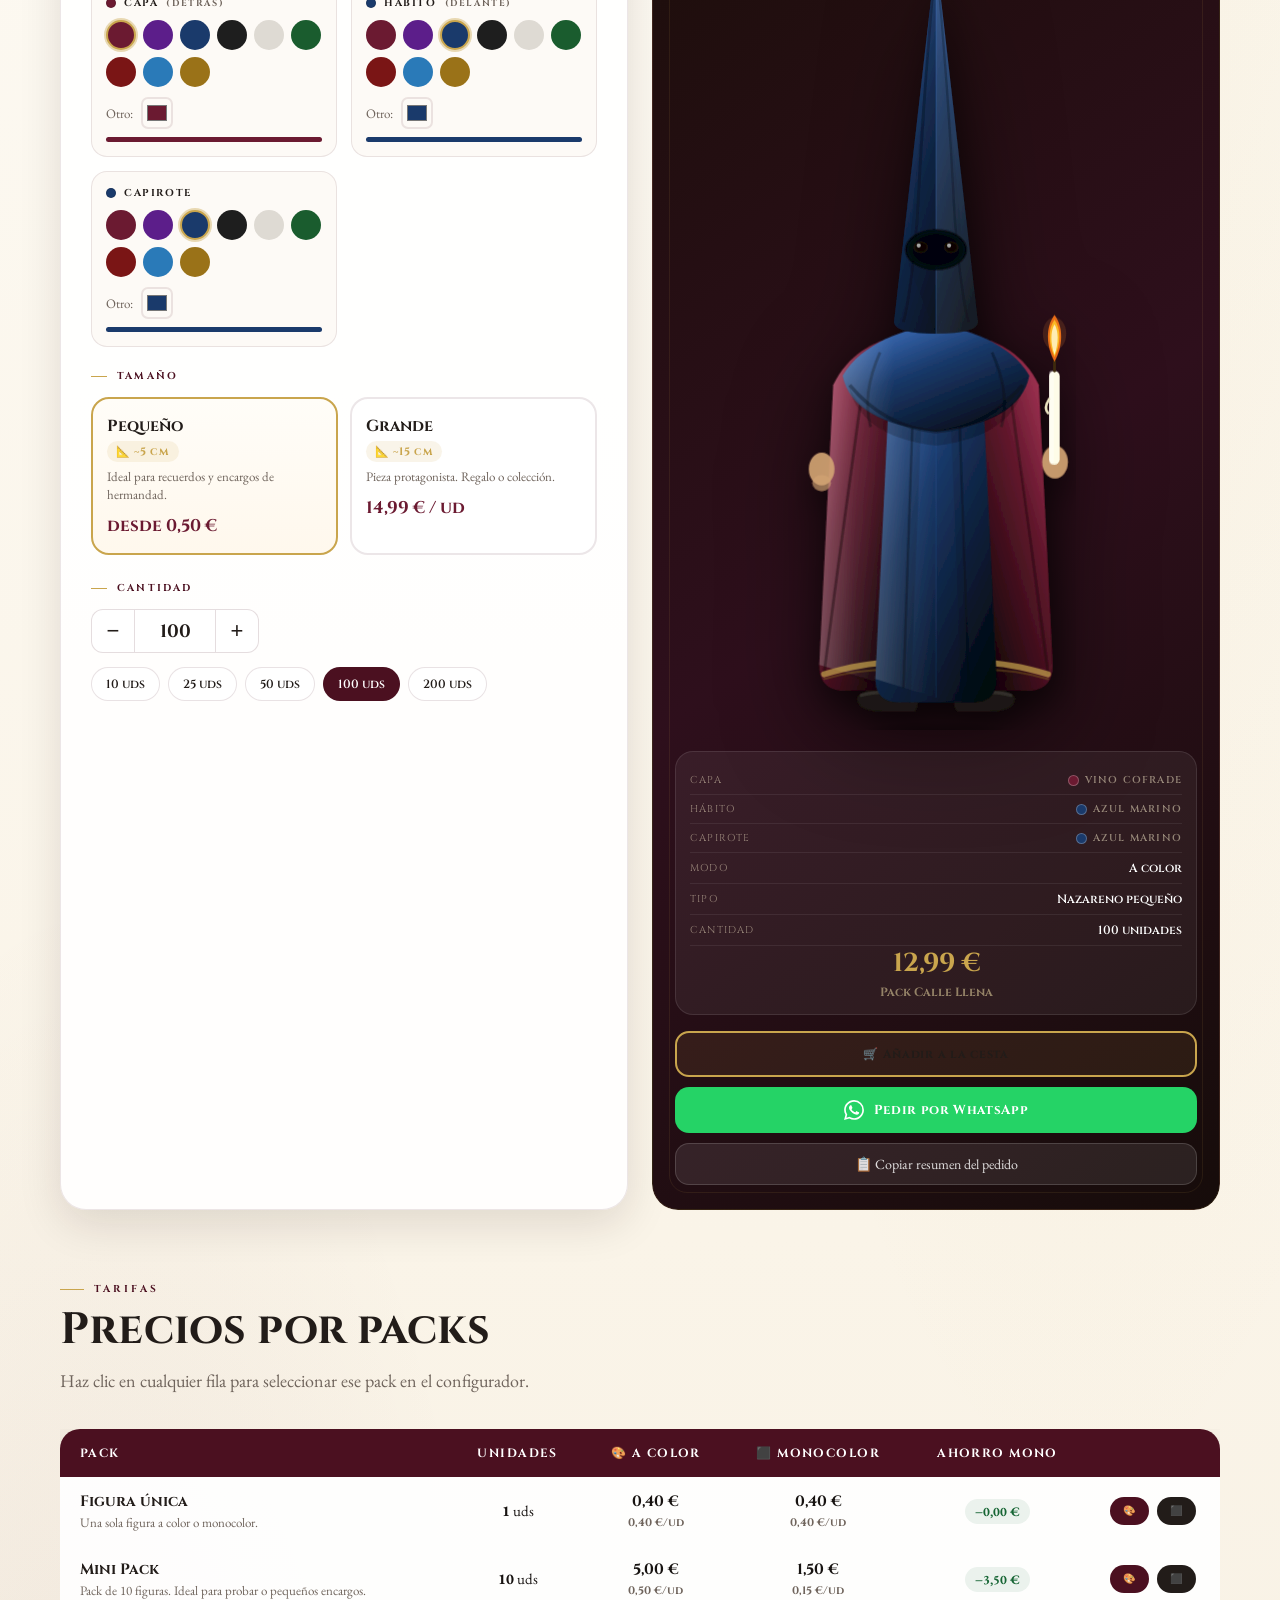
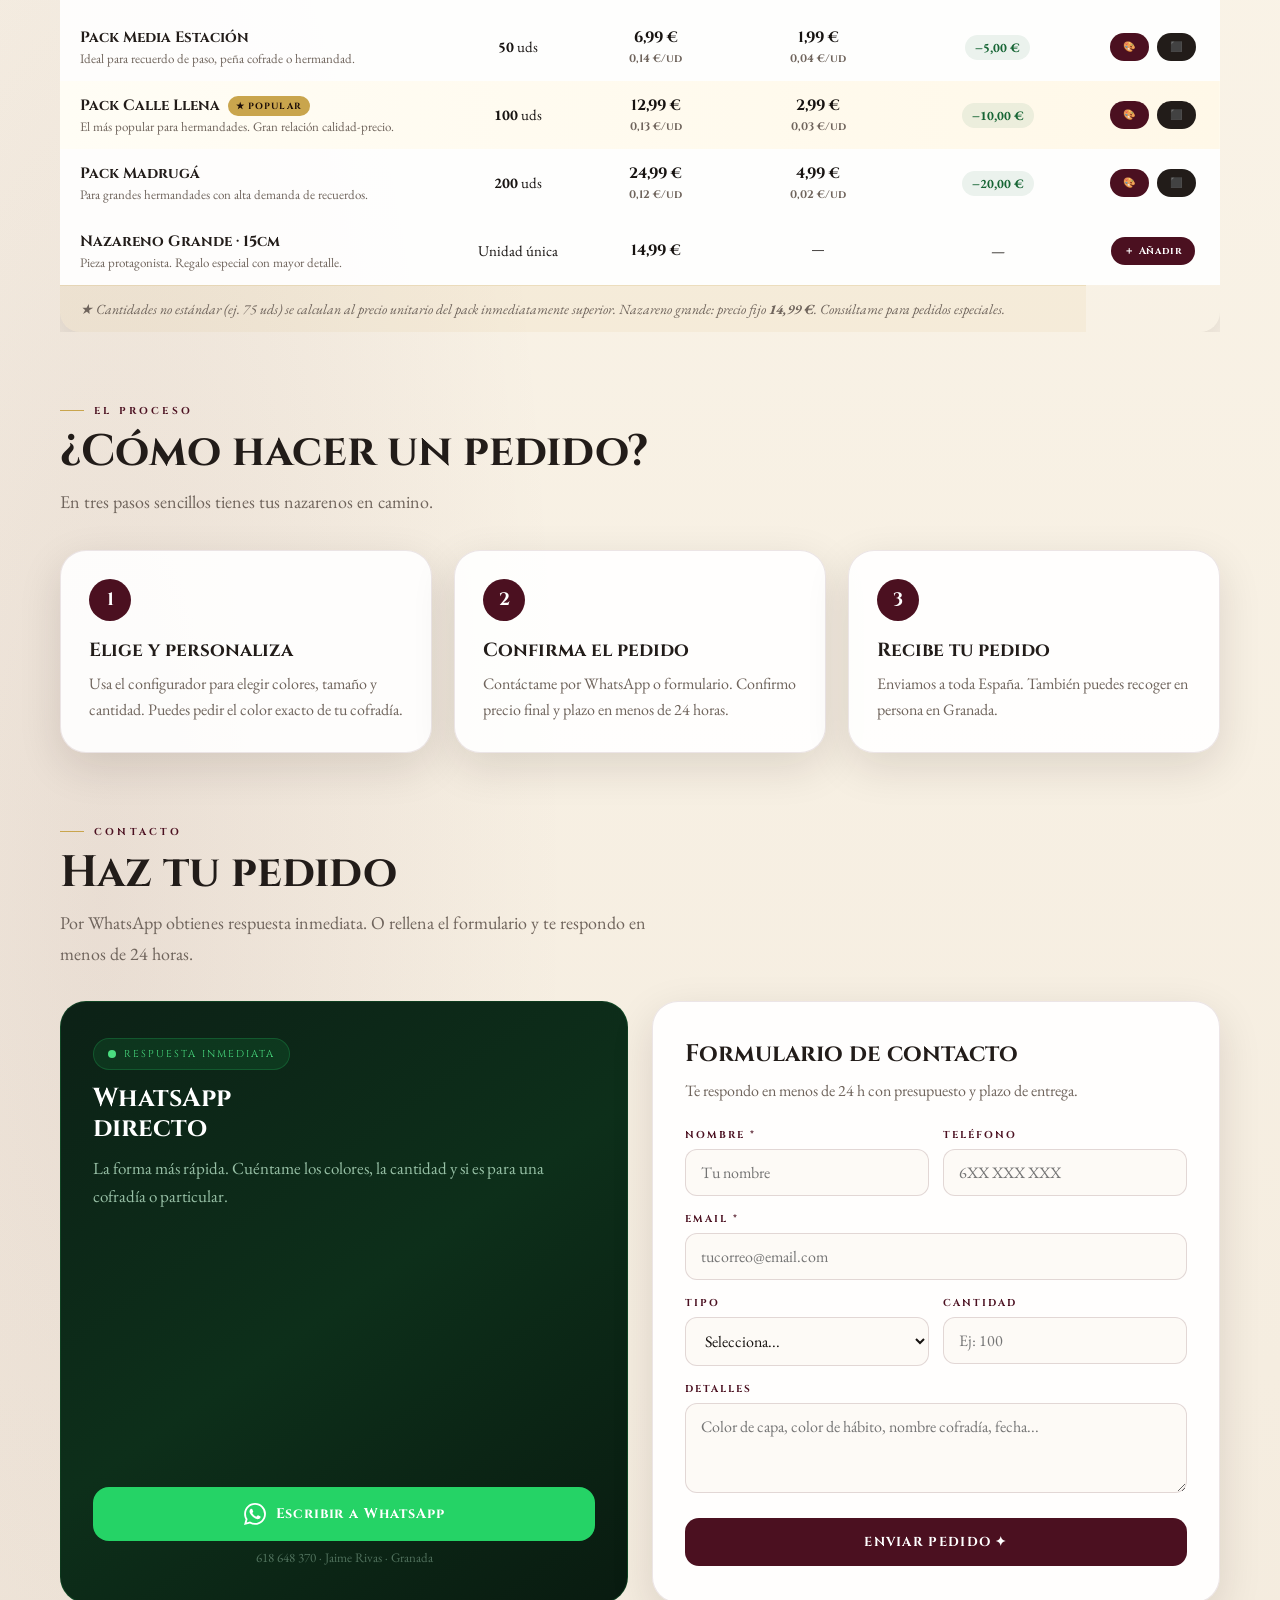
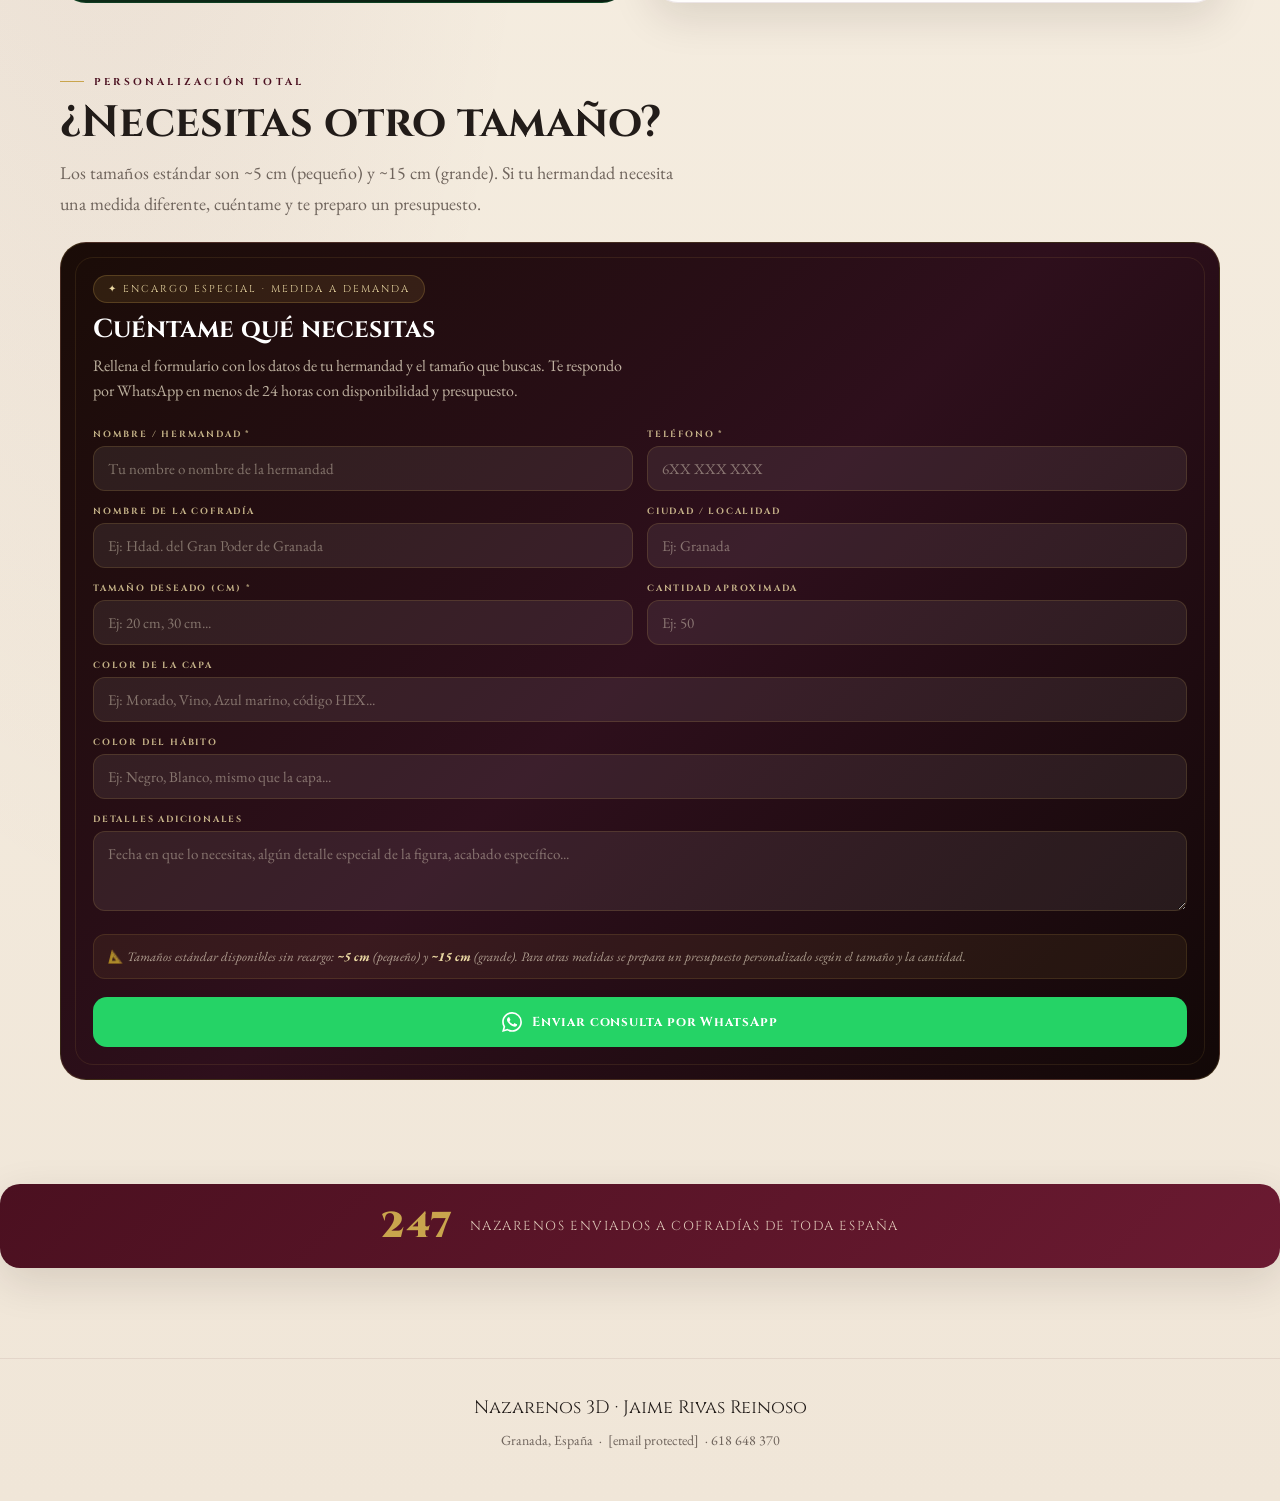
==== commit 19dc66fe: "Add files via upload" ====
--- a/nazarenos.html
+++ b/nazarenos.html
@@ -911,9 +911,9 @@
           🎨 Personalizar colores y cantidad
         </button>
         <div style="display:flex;gap:8px;flex-wrap:wrap;justify-content:center;font-family:'Cinzel',serif;font-size:11px;color:var(--gris);align-items:center">
-          <span>Desde <strong style="color:var(--vino)">0,50 €</strong></span>
+          <span>Desde <strong style="color:var(--vino)">0,40 €</strong></span>
           <span style="color:var(--borde)">·</span>
-          <span>Pack 100 → <strong style="color:var(--vino)">24,99 €</strong></span>
+          <span>Pack 100 → <strong style="color:var(--vino)">12,99 €</strong></span>
           <span style="color:var(--borde)">·</span>
           <span>Grande → <strong style="color:var(--vino)">14,99 €</strong></span>
         </div>
@@ -1638,11 +1638,11 @@
 /* ── PACKS ── */
 // Monocolor = 0,10 € menos por unidad respecto al color
 const PACKS=[
-  {g:false,name:'Figura única',         qty:1,   color:.50,  mono:.50,  desc:'Una sola figura a color o monocolor.'},
+  {g:false,name:'Figura única',         qty:1,   color:.40,  mono:.40,  desc:'Una sola figura a color o monocolor.'},
   {g:false,name:'Mini Pack',            qty:10,  color:5.00, mono:1.50, desc:'Pack de 10 figuras. Ideal para probar o pequeños encargos.'},
-  {g:false,name:'Pack Media Estación',  qty:50,  color:15.00,mono:1.99, desc:'Ideal para recuerdo de paso, peña cofrade o hermandad.'},
-  {g:false,name:'Pack Calle Llena',     qty:100, color:24.99,mono:2.99, desc:'El más popular para hermandades. Gran relación calidad-precio.'},
-  {g:false,name:'Pack Madrugá',         qty:200, color:44.99,mono:4.99, desc:'Para grandes hermandades con alta demanda de recuerdos.'},
+  {g:false,name:'Pack Media Estación',  qty:50,  color:6.99, mono:1.99, desc:'Ideal para recuerdo de paso, peña cofrade o hermandad.'},
+  {g:false,name:'Pack Calle Llena',     qty:100, color:12.99,mono:2.99, desc:'El más popular para hermandades. Gran relación calidad-precio.'},
+  {g:false,name:'Pack Madrugá',         qty:200, color:24.99,mono:4.99, desc:'Para grandes hermandades con alta demanda de recuerdos.'},
   {g:true, name:'Nazareno Grande · 15cm',qty:1,  color:14.99,mono:14.99,desc:'Pieza protagonista. Regalo especial con mayor detalle.'},
 ];
 
@@ -2359,7 +2359,7 @@
 
 function buildCartMsg(nombre,tel){
   const numPedido=genOrderId();
-  let lines=[`🕯️ PEDIDO SEMANA SANTA 3D\nNº Pedido: ${numPedido}\nCliente: ${nombre}${tel?' · '+tel:''}\n`];
+  let lines=[`✅ ¡PEDIDO RECIBIDO!\n\n📦 ID de pedido: #${numPedido}\n👤 Nombre: ${nombre}${tel?'\n📱 Teléfono: '+tel:''}\n`];
   CART.forEach((item,i)=>{
     const mono=item.modo==='mono';
     lines.push(`── Artículo ${i+1} ──`);
@@ -2380,8 +2380,11 @@
     lines.push(`Precio: ${item.precio}\n`);
   });
   const total=CART.reduce((s,i)=>s+i.precioNum,0);
-  lines.push(`TOTAL ESTIMADO: ${fmt(total)}`);
-  lines.push('\n¿Me confirmas disponibilidad y plazo? Gracias.');
+  lines.push(`💰 TOTAL ESTIMADO: ${fmt(total)}`);
+  lines.push('\n🔔 Consulta el estado de tu pedido en tiempo real:');
+  lines.push('👉 https://t.me/Webjrr_bot');
+  lines.push('\nEscribe /consultarpedido en el bot e introduce tu número de pedido: #'+numPedido);
+  lines.push('\n¡Gracias por confiar en Nazarenos 3D!');
   return lines.join('\n');
 }
 
@@ -2526,20 +2529,23 @@
   const detalles = document.getElementById('eDetalles').value.trim();
 
   const lineas=[
-    '✦ ENCARGO ESPECIAL · NAZARENOS 3D',
+    '✅ ¡ENCARGO ESPECIAL RECIBIDO!',
     '',
     '── Datos de contacto ──',
-    `Nombre: ${nombre}`,
-    `Teléfono: ${telefono}`,
-    cofradia ? `Hermandad / Cofradía: ${cofradia}` : '',
-    ciudad   ? `Localidad: ${ciudad}` : '',
+    `👤 Nombre: ${nombre}`,
+    `📱 Teléfono: ${telefono}`,
+    cofradia ? `⛪ Hermandad / Cofradía: ${cofradia}` : '',
+    ciudad   ? `📍 Localidad: ${ciudad}` : '',
     '',
     '── Detalles de la pieza ──',
-    `Tamaño deseado: ${tamano}`,
-    cantidad ? `Cantidad aproximada: ${cantidad} uds` : '',
-    color    ? `Color de la capa: ${color}` : '',
-    habito   ? `Color del hábito: ${habito}` : '',
-    detalles ? `\nDetalles adicionales:\n${detalles}` : '',
+    `📏 Tamaño deseado: ${tamano}`,
+    cantidad ? `🔢 Cantidad aproximada: ${cantidad} uds` : '',
+    color    ? `🎨 Color de la capa: ${color}` : '',
+    habito   ? `🎭 Color del hábito: ${habito}` : '',
+    detalles ? `\n📝 Detalles adicionales:\n${detalles}` : '',
+    '',
+    '🔔 Podrás consultar el estado de tu pedido en:',
+    '👉 https://t.me/Webjrr_bot',
     '',
     '¿Puedes prepararme un presupuesto? Gracias 🙏',
   ].filter(l=>l!==null&&l!==undefined).join('\n');
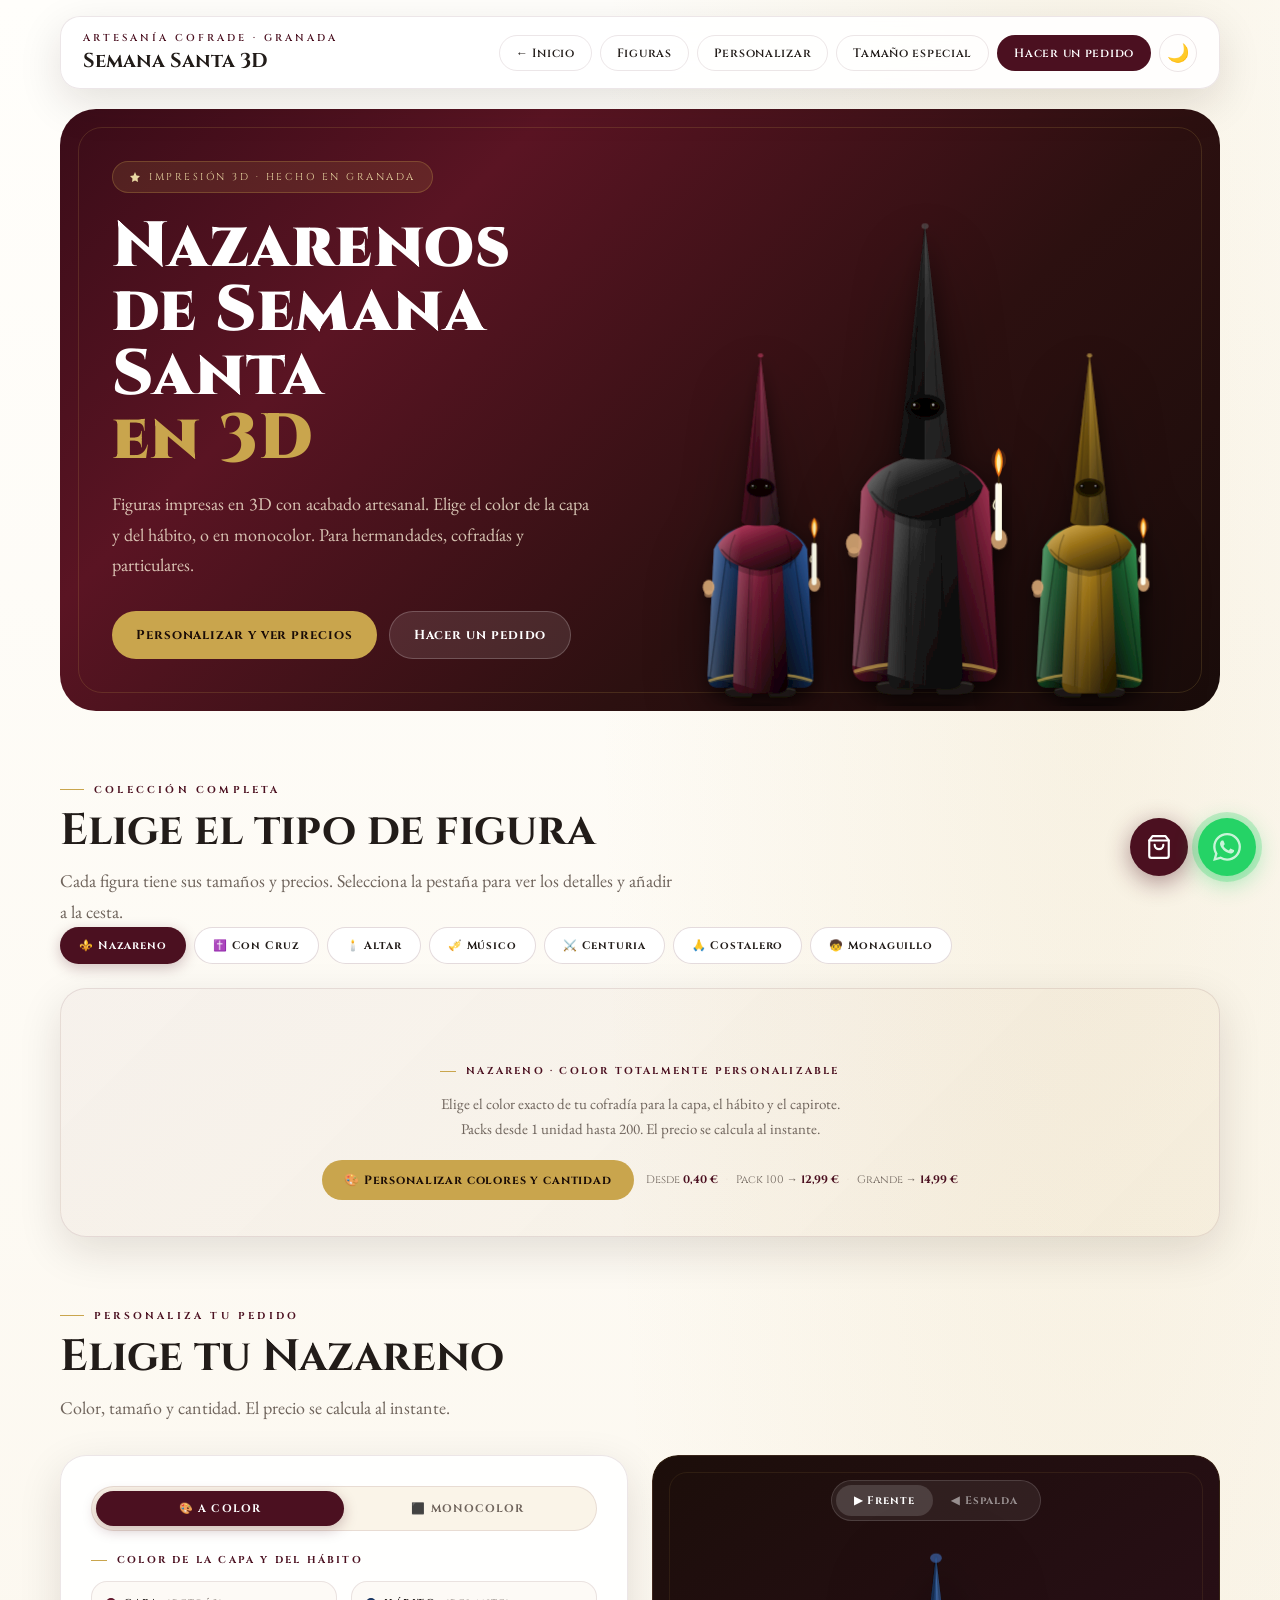
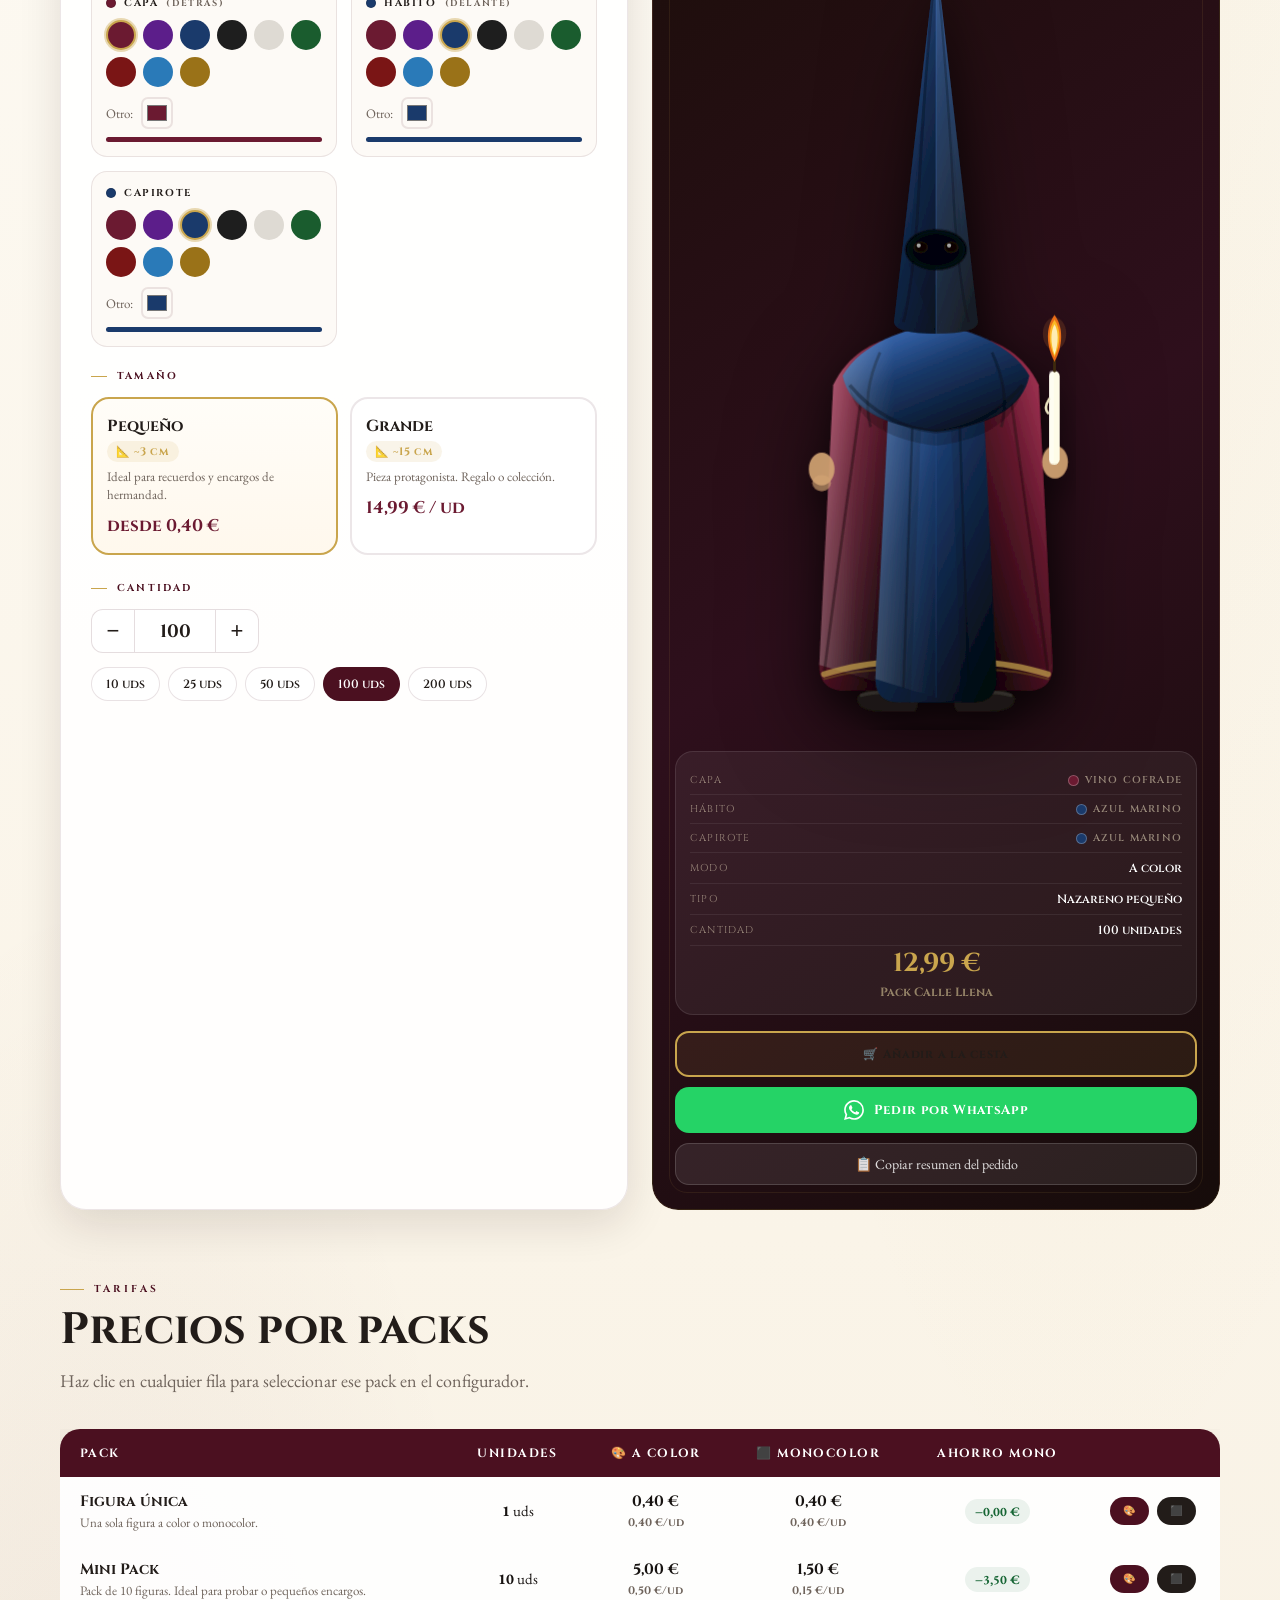
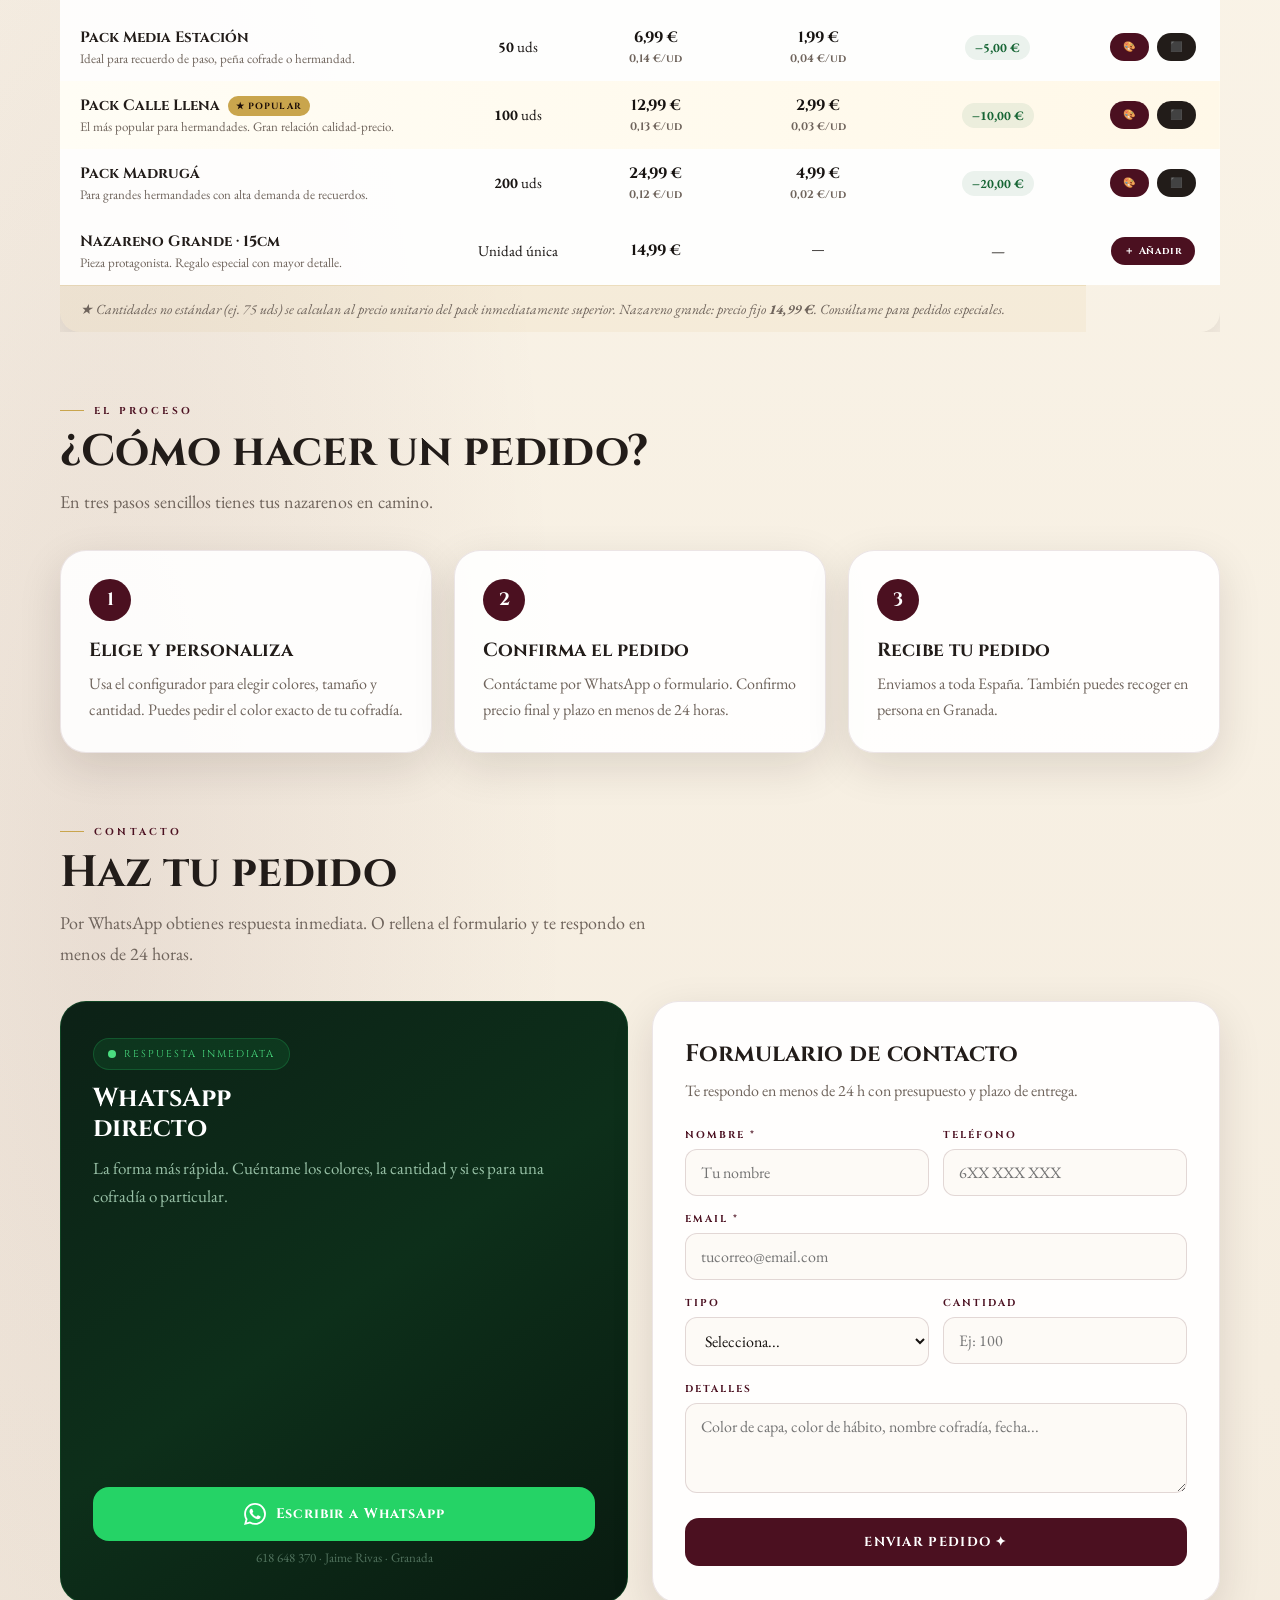
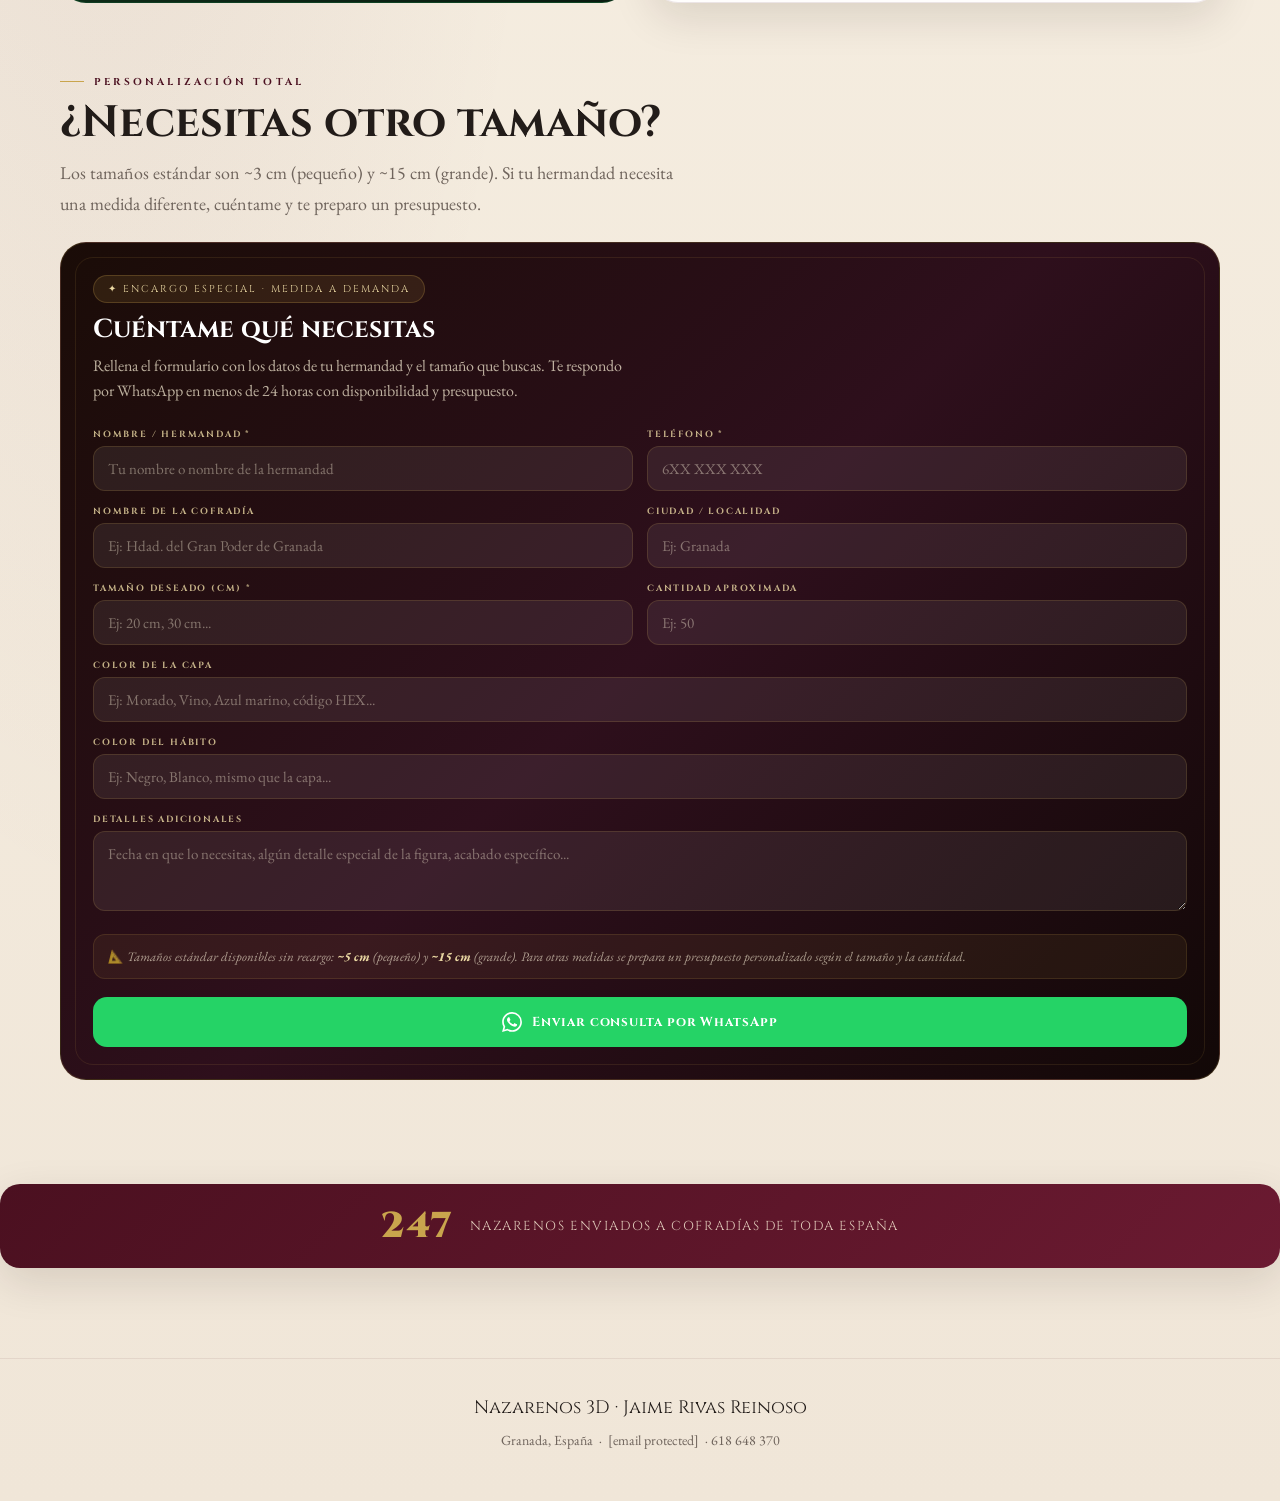
==== commit 38673d62: "Add files via upload" ====
--- a/nazarenos.html
+++ b/nazarenos.html
@@ -1112,9 +1112,9 @@
         <div class="size-row">
           <div class="sz on" data-sz="pequeno" onclick="pickSize(this)">
             <div class="sz-name">Pequeño</div>
-            <div class="sz-meds"><span>📐 ~5 cm</span></div>
+            <div class="sz-meds"><span>📐 ~3 cm</span></div>
             <div class="sz-sub">Ideal para recuerdos y encargos de hermandad.</div>
-            <div class="sz-price">desde 0,50 €</div>
+            <div class="sz-price">desde 0,40 €</div>
           </div>
           <div class="sz" data-sz="grande" onclick="pickSize(this)">
             <div class="sz-name">Grande</div>
@@ -1459,7 +1459,7 @@
 <section class="section" id="encargo-especial">
   <div class="sec-lbl">Personalización total</div>
   <h2 class="sec-h2">¿Necesitas otro tamaño?</h2>
-  <p class="sec-p">Los tamaños estándar son ~5 cm (pequeño) y ~15 cm (grande). Si tu hermandad necesita una medida diferente, cuéntame y te preparo un presupuesto.</p>
+  <p class="sec-p">Los tamaños estándar son ~3 cm (pequeño) y ~15 cm (grande). Si tu hermandad necesita una medida diferente, cuéntame y te preparo un presupuesto.</p>
 
   <div class="encargo-card wr">
     <div class="encargo-head">
@@ -1681,14 +1681,42 @@
    capiHex  = color capirote + careta
 ═══════════════════════════════════════════ */
 var _svgFCache={};
-function svgF(capaHex,habHex,capiHex){
-  var _key=capaHex+'|'+habHex+'|'+(capiHex||habHex);
+function svgF(capaHex,habHex,capiHex,conCruz){
+  var _key=capaHex+'|'+habHex+'|'+(capiHex||habHex)+'|'+(conCruz?'cruz':'');
   if(_svgFCache[_key]) return _svgFCache[_key];
   capiHex=capiHex||habHex;
   const ca=shades(capaHex),ha=shades(habHex),cp=shades(capiHex);
   const id='f'+Math.random().toString(36).slice(2,8);
   const sc=spOp(capaHex),sh=spOp(habHex),scp=spOp(capiHex);
   const skin='#d4a574',gold='#c9a54d',goldD='#8a6b20';
+  
+  // Elemento cruz que se agregará si conCruz es true
+  const cruzSVG = conCruz ? `
+<!-- CRUZ PROCESIONAL -->
+<g id="cruz">
+  <!-- Palo vertical de la cruz (madera) -->
+  <rect x="8" y="190" width="8" height="135" rx="3" fill="#5a3a1a"/>
+  <rect x="8.5" y="190" width="3" height="135" rx="1.5" fill="rgba(255,255,255,.15)"/>
+  <path d="M10 200 L10 315" stroke="#3a2410" stroke-width="0.8" opacity=".6"/>
+  
+  <!-- Cruz (madera oscura con detalles) -->
+  <rect x="3" y="200" width="18" height="7" rx="2.5" fill="#4a2a0a"/>
+  <rect x="3.5" y="200" width="3" height="7" rx="1" fill="rgba(255,255,255,.1)"/>
+  
+  <!-- Centro de la cruz con detalle de unión -->
+  <circle cx="12" cy="203.5" r="4.5" fill="#3a1a00"/>
+  <circle cx="12" cy="203.5" r="3.5" fill="#5a3a1a"/>
+  <circle cx="12" cy="203.5" r="2" fill="#8a5a2a" opacity=".3"/>
+  
+  <!-- Palo vertical de cruz superior -->
+  <rect x="9" y="185" width="6" height="20" rx="2" fill="#5a3a1a"/>
+  <rect x="9.5" y="185" width="2" height="20" rx="1" fill="rgba(255,255,255,.12)"/>
+  
+  <!-- Sombra de la cruz en la mano -->
+  <ellipse cx="12" cy="228" rx="6" ry="3" fill="rgba(0,0,0,.2)"/>
+</g>
+` : '';
+  
   return(_svgFCache[_key]=`<svg viewBox="0 0 120 340" xmlns="http://www.w3.org/2000/svg">
 <defs>
   <linearGradient id="ha${id}" x1=".15" y1="0" x2=".85" y2="1">
@@ -1796,19 +1824,45 @@
 <path d="M110.8 179 C109 174 109 169 110.8 166 C112.6 169 112.6 174 110.8 179 Z" fill="#fef9c3"/>
 <ellipse cx="110.8" cy="170" rx="5" ry="7" fill="rgba(251,146,60,.12)"/>
 
+${cruzSVG}
+
 </g></svg>`);
 }
 
 /* ════════════ ESPALDA ════════════ */
 var _svgBCache={};
-function svgB(capaHex,habHex,capiHex){
-  var _key=capaHex+'|'+habHex+'|'+(capiHex||habHex);
+function svgB(capaHex,habHex,capiHex,conCruz){
+  var _key=capaHex+'|'+habHex+'|'+(capiHex||habHex)+'|'+(conCruz?'cruz':'');
   if(_svgBCache[_key]) return _svgBCache[_key];
   capiHex=capiHex||habHex;
   const ca=shades(capaHex),ha=shades(habHex),cp=shades(capiHex);
   const id='b'+Math.random().toString(36).slice(2,8);
   const sc=spOp(capaHex),sh=spOp(habHex),scp=spOp(capiHex);
   const gold='#c9a54d',goldD='#8a6b20';
+  
+  // Elemento cruz que se agregará si conCruz es true (vista desde atrás)
+  const cruzSVG = conCruz ? `
+<!-- CRUZ PROCESIONAL (vista espalda) -->
+<g id="cruz-espalda">
+  <!-- Palo vertical de la cruz (madera) -->
+  <rect x="8" y="190" width="8" height="135" rx="3" fill="#4a2a0a"/>
+  <rect x="11" y="190" width="3" height="135" rx="1.5" fill="rgba(0,0,0,.25)"/>
+  <path d="M10 200 L10 315" stroke="#2a1a00" stroke-width="0.8" opacity=".6"/>
+  
+  <!-- Cruz horizontal (madera oscura) -->
+  <rect x="3" y="200" width="18" height="7" rx="2.5" fill="#3a1a00"/>
+  <rect x="15" y="200" width="3" height="7" rx="1" fill="rgba(0,0,0,.2)"/>
+  
+  <!-- Centro de la cruz con detalle de unión -->
+  <circle cx="12" cy="203.5" r="4.5" fill="#2a1000"/>
+  <circle cx="12" cy="203.5" r="3.5" fill="#4a2a0a"/>
+  
+  <!-- Palo vertical de cruz superior -->
+  <rect x="9" y="185" width="6" height="20" rx="2" fill="#4a2a0a"/>
+  <rect x="12" y="185" width="2" height="20" rx="1" fill="rgba(0,0,0,.2)"/>
+</g>
+` : '';
+  
   return(_svgBCache[_key]=`<svg viewBox="0 0 120 340" xmlns="http://www.w3.org/2000/svg">
 <defs>
   <linearGradient id="ha${id}" x1=".85" y1="0" x2=".15" y2="1">
@@ -1881,6 +1935,8 @@
 <path d="M66 183 Q71 196 69 206 Q71 218 68 228" fill="none" stroke="${cp.b}" stroke-width="2.2" stroke-linecap="round" opacity=".8"/>
 <path d="M54 183 Q49 196 51 206 Q49 218 52 228" fill="none" stroke="${cp.d}" stroke-width=".8" stroke-linecap="round" opacity=".5"/>
 <path d="M66 183 Q71 196 69 206 Q71 218 68 228" fill="none" stroke="${cp.d}" stroke-width=".8" stroke-linecap="round" opacity=".5"/>
+
+${cruzSVG}
 
 </g></svg>`);
 }
@@ -1939,9 +1995,20 @@
   const capaHex    = mono?S.mono:S.capa;
   const habitoHex  = mono?S.mono:S.habito;
   const capiroteHex= mono?S.mono:S.capirote;
+  const esCruz = (typeof CON_CRUZ !== 'undefined' && CON_CRUZ);
 
   // ── INMEDIATO: CSS vars only (no DOM rebuild) ───────────────────────────
   updateColors(capaHex, habitoHex, capiroteHex);
+  
+  // ── Regenerar SVG si cambia cruz ──
+  const svgFrontEl = document.getElementById('svgFront');
+  const svgBackEl = document.getElementById('svgBack');
+  if(svgFrontEl) {
+    svgFrontEl.innerHTML = svgF(capaHex, habitoHex, capiroteHex, esCruz);
+  }
+  if(svgBackEl) {
+    svgBackEl.innerHTML = svgB(capaHex, habitoHex, capiroteHex, esCruz);
+  }
 
   document.getElementById('dPrevCapa').style.background=capaHex;
   document.getElementById('dPrevHabito').style.background=habitoHex;
@@ -2480,8 +2547,9 @@
     if(isCapa) capaH=hex;
     else if(isHabito) habH=hex;
     else if(isMono){capaH=hex;habH=hex;}
-    var _k=capaH+'|'+habH+'|'+S.capirote;
-    if(previewEl._lastKey!==_k){previewEl.innerHTML=svgF(capaH,habH,S.capirote);previewEl._lastKey=_k;}
+    const esCruz = typeof CON_CRUZ !== 'undefined' && CON_CRUZ;
+    var _k=capaH+'|'+habH+'|'+S.capirote+'|'+(esCruz?'cruz':'');
+    if(previewEl._lastKey!==_k){previewEl.innerHTML=svgF(capaH,habH,S.capirote,esCruz);previewEl._lastKey=_k;}
     const r=sw.getBoundingClientRect();
     // usar posición fija en el viewport (no suma scroll)
     previewEl.style.left=Math.max(4,Math.min(r.left+r.width/2-36, window.innerWidth-80))+'px';
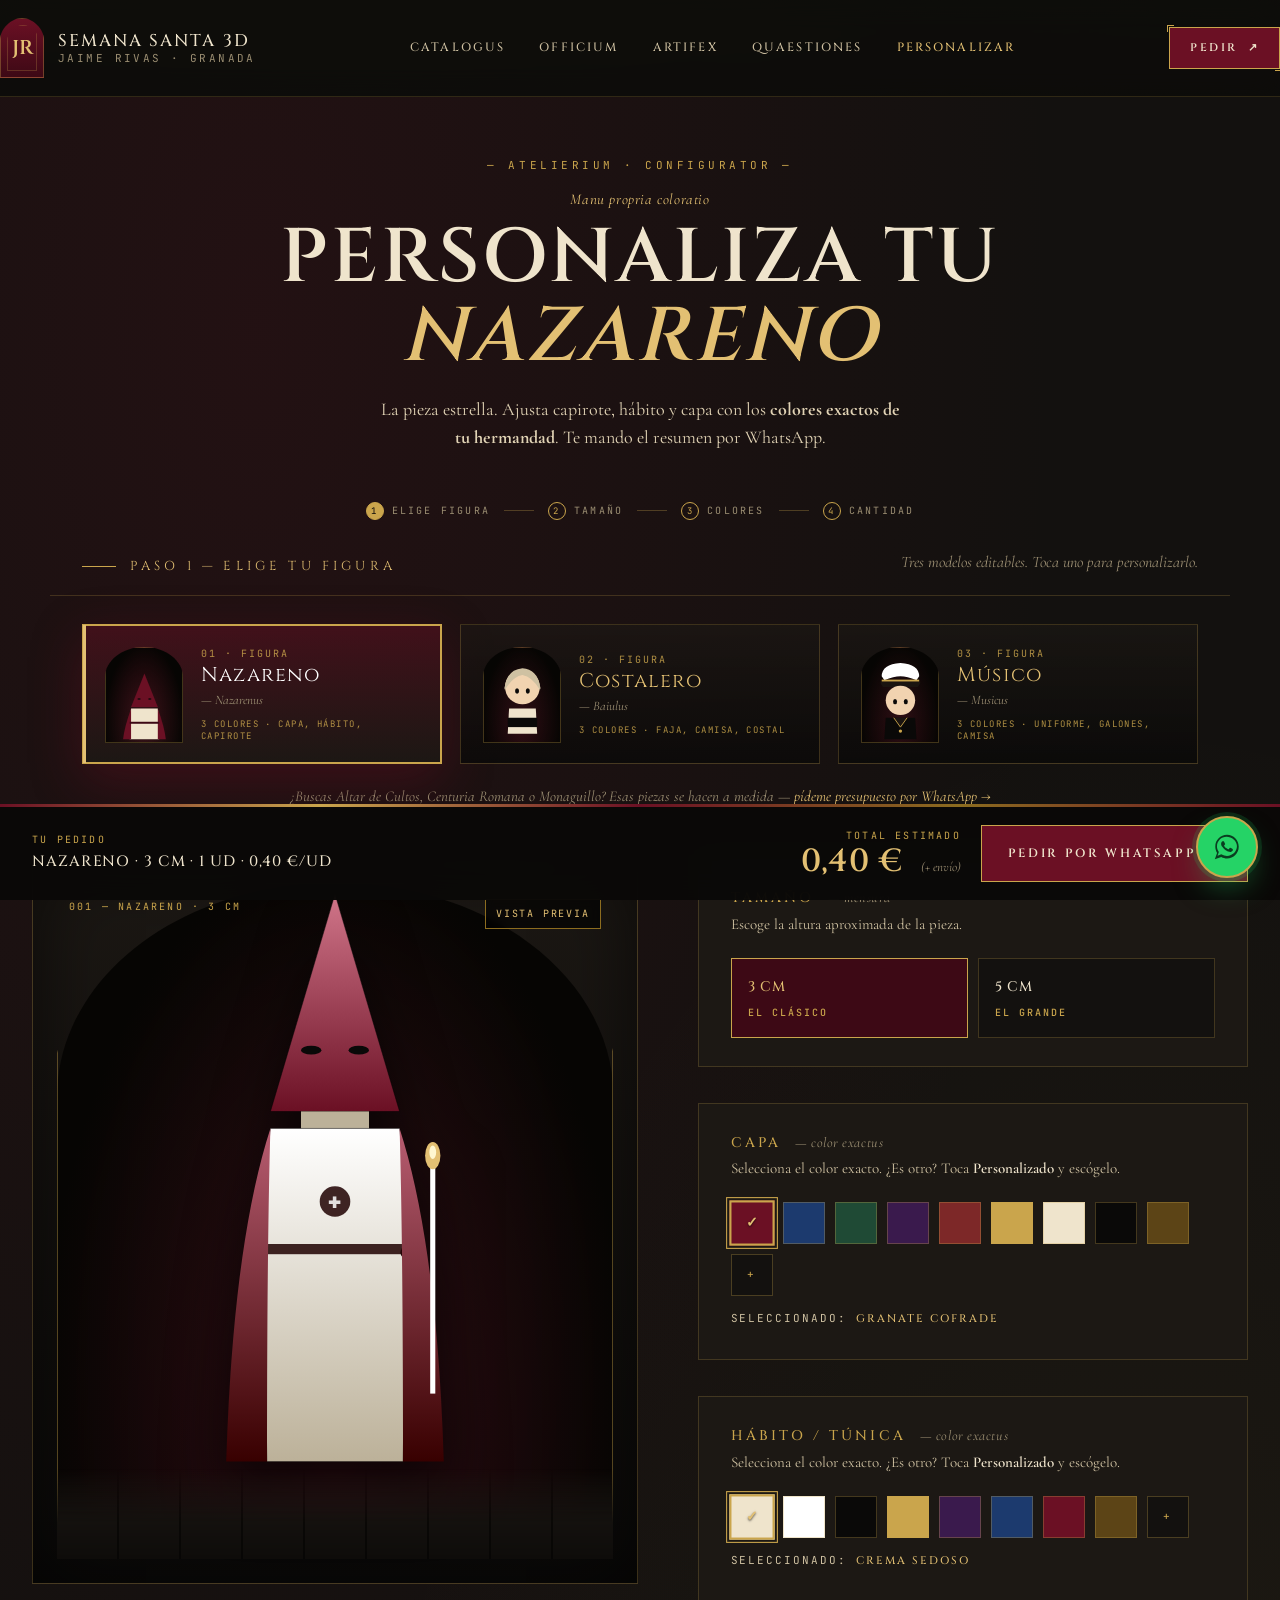
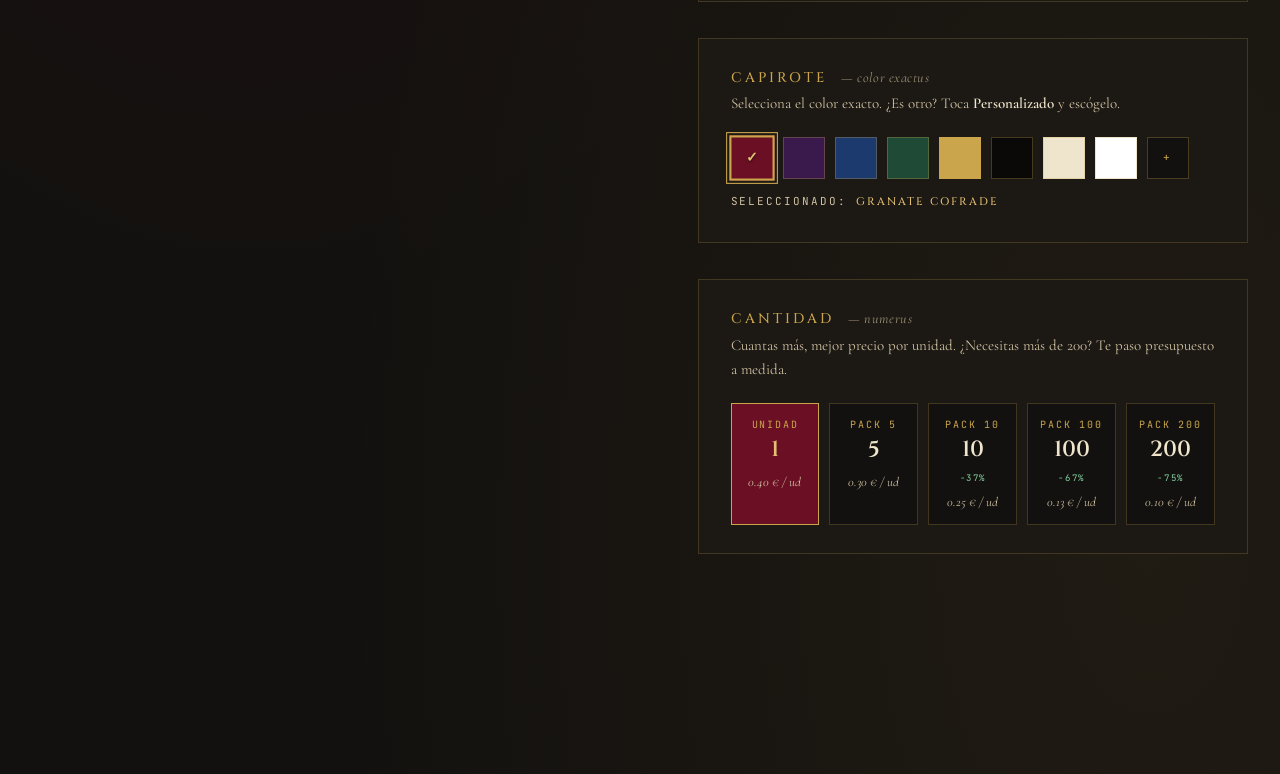
==== commit eb97474e: "Add files via upload" ====
--- a/nazarenos.html
+++ b/nazarenos.html
@@ -1,2743 +1,1096 @@
-<!DOCTYPE html>
+<!doctype html>
 <html lang="es">
 <head>
-<meta charset="UTF-8">
-<meta name="viewport" content="width=device-width, initial-scale=1.0">
-<meta name="description" content="Semana Santa 3D · Figuras cofrades en impresión 3D para cofradías y hermandades. Color personalizado de capa y hábito. Envío a toda España desde Granada.">
-<meta name="keywords" content="nazarenos 3D, figuras semana santa, impresión 3D cofradías, hermandades Granada, penitentes 3D, recuerdos semana santa, nazarenos personalizados, cofradías Granada, figuras cofrades">
-<meta name="author" content="Jaime Rivas Reinoso">
-<meta property="og:title" content="Nazarenos 3D · Jaime Rivas · Granada">
-<meta property="og:description" content="Figuras de nazarenos en impresión 3D para cofradías y hermandades. Color personalizado, envío a toda España.">
-<meta property="og:type" content="website">
-<title>Semana Santa 3D · Figuras Cofrades · Jaime Rivas · Granada</title>
-<!-- FAVICON inline SVG (nazareno) -->
-<link rel="icon" type="image/svg+xml" href="data:image/svg+xml,%3Csvg xmlns='http://www.w3.org/2000/svg' viewBox='0 0 32 32'%3E%3Crect width='32' height='32' rx='8' fill='%234b1020'/%3E%3Cpath d='M16 2 Q19 7 20 11 L19 27 L13 27 L12 11 Q13 7 16 2Z' fill='%23c9a54d'/%3E%3Cellipse cx='16' cy='13' rx='3' ry='2' fill='%234b1020'/%3E%3C/svg%3E">
+<meta charset="utf-8">
+<meta name="viewport" content="width=device-width,initial-scale=1">
+<title>Personalizar tu figura · Semana Santa 3D · Granada</title>
 <link rel="preconnect" href="https://fonts.googleapis.com">
 <link rel="preconnect" href="https://fonts.gstatic.com" crossorigin>
-<link href="https://fonts.googleapis.com/css2?family=Cinzel:wght@400;600;700;900&family=EB+Garamond:ital,wght@0,400;0,500;0,600;1,400;1,600&display=swap" rel="stylesheet" media="print" onload="this.media='all'">
+<link href="https://fonts.googleapis.com/css2?family=Cinzel:wght@400;500;600;700&family=Cinzel+Decorative:wght@400;700&family=Cormorant+Garamond:ital,wght@0,400;0,500;0,600;1,400;1,500&family=EB+Garamond:ital@0;1&family=JetBrains+Mono:wght@400;500&display=swap" rel="stylesheet">
+<link rel="stylesheet" href="styles.css">
 <style>
-*,*::before,*::after{box-sizing:border-box;margin:0;padding:0;}
-html{scroll-behavior:smooth;}
-:root{
-  --vino:#4b1020;--vino2:#6b1a31;
-  --oro:#c9a54d;--oroS:#ead8a3;
-  --crema:#faf4e8;--tinta:#171311;
-  --grafito:#221c19;--gris:#6f645c;
-  --borde:rgba(75,16,32,.1);
-  --smd:0 14px 44px rgba(34,18,11,.12);
-  --slg:0 24px 64px rgba(34,18,11,.2);
-  --r:26px;
-}
-body{font-family:'EB Garamond',Georgia,serif;color:var(--tinta);
-  background:radial-gradient(ellipse at 85% 8%,rgba(201,165,77,.12),transparent 32%),
-  radial-gradient(ellipse at 8% 65%,rgba(75,16,32,.08),transparent 28%),
-  linear-gradient(180deg,#fffefb 0%,#faf4e8 45%,#f0e6d8 100%);min-height:100vh;min-height:-webkit-fill-available;}
-.page{width:calc(100vw - 32px);max-width:1160px;margin:0 auto;padding-bottom:80px;}
-
-/* NAV */
-.nav{position:sticky;top:14px;z-index:100;margin:16px 0 0;padding:14px 22px;
-  background:rgba(255,255,255,.88);-webkit-backdrop-filter:blur(18px);backdrop-filter:blur(18px);
-  border:1px solid var(--borde);border-radius:20px;box-shadow:var(--smd);
-  display:flex;align-items:center;justify-content:space-between;gap:16px;-webkit-transform:translateZ(0);transform:translateZ(0);}
-.nav-brand{display:flex;flex-direction:column;gap:2px;}
-.nav-ey{font-family:'Cinzel',serif;font-size:10px;letter-spacing:.3em;text-transform:uppercase;color:var(--vino);font-weight:600;}
-.nav-tit{font-family:'Cinzel',serif;font-size:20px;font-weight:700;color:var(--grafito);}
-.nav-links{display:flex;gap:8px;flex-wrap:wrap;align-items:center;}
-.nav-a{font-family:'Cinzel',serif;font-size:12px;font-weight:600;letter-spacing:.06em;text-decoration:none;padding:9px 16px;border-radius:999px;border:1px solid var(--borde);color:var(--grafito);transition:all .22s;}
-.nav-a:hover{background:var(--crema);border-color:rgba(75,16,32,.22);}
-.nav-a.pri{background:var(--vino);color:#fff;border-color:transparent;}
-.nav-a.pri:hover{background:var(--vino2);transform:translateY(-1px);}
-
-/* HERO */
-.hero{margin-top:20px;border-radius:36px;overflow:hidden;position:relative;
-  background:linear-gradient(135deg,#3a0c18 0%,#5a1423 28%,#2c1010 65%,#190c0a 100%);
-  padding:52px 52px 0;display:grid;grid-template-columns:1.05fr .95fr;gap:32px;align-items:end;}
-.hero::before{content:'';position:absolute;inset:18px;border:1px solid rgba(201,165,77,.18);border-radius:24px;pointer-events:none;z-index:0;}
-.hero-copy{position:relative;z-index:2;padding-bottom:52px;}
-.hero-pill{display:inline-flex;align-items:center;gap:8px;padding:8px 16px;border-radius:999px;background:rgba(201,165,77,.13);border:1px solid rgba(201,165,77,.28);color:var(--oroS);font-family:'Cinzel',serif;font-size:10px;letter-spacing:.25em;text-transform:uppercase;margin-bottom:22px;}
-.hero-h1{font-family:'Cinzel',serif;font-size:clamp(36px,5.5vw,64px);font-weight:900;line-height:1.0;letter-spacing:.02em;color:#fff;margin-bottom:18px;}
-.hero-h1 em{color:var(--oro);font-style:normal;display:block;}
-.hero-p{font-size:18px;line-height:1.7;color:rgba(255,245,220,.78);max-width:480px;margin-bottom:30px;}
-.hero-cta{display:flex;gap:12px;flex-wrap:wrap;}
-.btn{display:inline-flex;align-items:center;gap:8px;padding:14px 24px;border-radius:999px;border:none;font-family:'Cinzel',serif;font-size:13px;font-weight:700;letter-spacing:.07em;text-decoration:none;cursor:pointer;transition:all .25s;}
-.btn-gold{background:var(--oro);color:#1a0c07;}
-.btn-gold:hover{background:#deba5e;transform:translateY(-2px);box-shadow:0 10px 28px rgba(201,165,77,.4);}
-.btn-ghost{background:rgba(255,255,255,.1);color:#fff;border:1px solid rgba(255,255,255,.2);}
-.btn-ghost:hover{background:rgba(255,255,255,.18);transform:translateY(-2px);}
-.hero-art{position:relative;z-index:2;display:flex;align-items:flex-end;justify-content:center;gap:14px;padding:0 8px;}
-.hnz{opacity:0;transform:translateY(50px);animation:nzRise .9s cubic-bezier(.22,1,.36,1) forwards;filter:drop-shadow(0 18px 30px rgba(0,0,0,.45));cursor:pointer;transition:filter .3s;}
-.hnz:hover{filter:drop-shadow(0 24px 40px rgba(0,0,0,.65));}
-.hnz:nth-child(1){width:27%;animation-delay:.28s;}
-.hnz:nth-child(2){width:37%;animation-delay:.08s;}
-.hnz:nth-child(3){width:27%;animation-delay:.44s;}
-@keyframes nzRise{to{opacity:1;transform:translateY(0);}}
-@keyframes nzFloat{0%,100%{transform:translateY(0);}50%{transform:translateY(-10px);}}
-.hnz.floating{animation:nzFloat 3.2s ease-in-out infinite;}
-
-/* SECCIONES */
-.section{margin-top:72px;}
-.sec-lbl{font-family:'Cinzel',serif;font-size:10px;letter-spacing:.32em;text-transform:uppercase;color:var(--vino);font-weight:700;margin-bottom:10px;display:flex;align-items:center;gap:10px;}
-.sec-lbl::before{content:'';display:block;width:24px;height:1px;background:var(--oro);}
-.sec-h2{font-family:'Cinzel',serif;font-size:clamp(26px,4vw,44px);font-weight:700;line-height:1.08;color:var(--grafito);margin-bottom:12px;}
-.sec-p{font-size:18px;color:var(--gris);line-height:1.7;max-width:620px;}
-.card{background:rgba(255,255,255,.9);border:1px solid var(--borde);border-radius:var(--r);box-shadow:var(--smd);padding:30px;}
-
-/* CONFIGURADOR */
-.cfg-grid{display:grid;grid-template-columns:1fr 1fr;gap:24px;margin-top:32px;}
-.blk{margin-bottom:26px;}
-.blk:last-child{margin-bottom:0;}
-.blk-lbl{font-family:'Cinzel',serif;font-size:10px;letter-spacing:.22em;text-transform:uppercase;color:var(--vino);font-weight:700;margin-bottom:14px;display:flex;align-items:center;gap:10px;}
-.blk-lbl::before{content:'';width:16px;height:1px;background:var(--oro);}
-
-/* TOGGLE COLOR/MONO */
-.mode-toggle{display:flex;gap:0;margin-bottom:22px;background:var(--crema);border:1px solid var(--borde);border-radius:999px;padding:4px;}
-.mode-btn{flex:1;padding:10px 14px;border:none;border-radius:999px;cursor:pointer;font-family:'Cinzel',serif;font-size:11px;font-weight:700;letter-spacing:.1em;text-transform:uppercase;background:transparent;color:var(--gris);transition:all .22s;}
-.mode-btn.on{background:var(--vino);color:#fff;box-shadow:0 4px 14px rgba(75,16,32,.25);}
-.mode-btn.on.mono-btn{background:var(--grafito);}
-
-/* ZONAS DE COLOR */
-.dual-color{display:grid;grid-template-columns:1fr 1fr;gap:14px;margin-bottom:22px;}
-.color-zone{border:1px solid var(--borde);border-radius:16px;padding:14px;background:#fdfaf6;}
-.zone-title{font-family:'Cinzel',serif;font-size:10px;letter-spacing:.16em;text-transform:uppercase;font-weight:700;margin-bottom:10px;display:flex;align-items:center;gap:8px;color:var(--grafito);}
-.zone-title .dot{width:10px;height:10px;border-radius:50%;flex-shrink:0;border:1px solid rgba(0,0,0,.15);}
-.zone-swatch-row{display:flex;flex-wrap:wrap;gap:7px;margin-bottom:10px;}
-.sw{width:30px;height:30px;border-radius:50%;cursor:pointer;border:2px solid transparent;outline:none;transition:all .2s;position:relative;flex-shrink:0;}
-.sw:hover{transform:scale(1.18);}
-.sw.on{border-color:var(--oro);box-shadow:0 0 0 2px rgba(201,165,77,.4);}
-.sw-tip{display:none;position:absolute;bottom:calc(100% + 6px);left:50%;transform:translateX(-50%);background:var(--grafito);color:#fff;font-family:'Cinzel',serif;font-size:9px;white-space:nowrap;padding:4px 8px;border-radius:5px;pointer-events:none;z-index:20;}
-.sw:hover .sw-tip{display:block;}
-.zone-custom{display:flex;align-items:center;gap:8px;margin-top:4px;}
-.zone-custom label{font-size:13px;color:var(--gris);}
-.zone-custom input[type=color]{width:32px;height:32px;border:2px solid var(--borde);border-radius:7px;cursor:pointer;padding:2px;background:transparent;}
-.color-strip{height:5px;border-radius:999px;margin-top:8px;transition:background .3s;}
-
-/* MONO ZONE */
-.mono-zone{border:1px solid var(--borde);border-radius:16px;padding:14px;background:#fdfaf6;margin-bottom:22px;}
-
-/* SIZE / QTY */
-.size-row{display:grid;grid-template-columns:1fr 1fr;gap:12px;}
-.sz{padding:16px 14px;border-radius:18px;border:2px solid rgba(75,16,32,.1);background:#fff;cursor:pointer;transition:all .22s;text-align:left;}
-.sz:hover{border-color:rgba(75,16,32,.25);transform:translateY(-2px);}
-.sz.on{border-color:var(--oro);background:linear-gradient(180deg,#fffdf8,#fff8ed);}
-.sz-name{font-family:'Cinzel',serif;font-size:16px;font-weight:700;color:var(--grafito);margin-bottom:2px;}
-.sz-meds{margin-bottom:6px;}
-.sz-meds span{
-  display:inline-flex;align-items:center;gap:4px;
-  font-family:'Cinzel',serif;font-size:11px;font-weight:700;
-  color:var(--oro);background:rgba(201,165,77,.12);
-  padding:3px 9px;border-radius:999px;letter-spacing:.06em;
-}
-.sz-sub{font-size:13px;color:var(--gris);line-height:1.4;margin-bottom:10px;}
-.sz-price{font-family:'Cinzel',serif;font-size:17px;font-weight:700;color:var(--vino2);}
-
-/* ENCARGO ESPECIAL */
-.encargo-card{
-  margin-top:22px;border-radius:var(--r);overflow:hidden;
-  background:linear-gradient(135deg,#1a0c07 0%,#2e0f1c 50%,#120807 100%);
-  border:1px solid rgba(201,165,77,.2);padding:32px;
+/* =========== Editor-specific styles =========== */
+.editor-shell{
+  background:var(--stone-1);
+  background-image:
+    radial-gradient(ellipse at 20% 10%, rgba(107,16,36,0.18), transparent 55%),
+    radial-gradient(ellipse at 90% 90%, rgba(202,165,76,0.07), transparent 50%);
+  min-height:calc(100vh - 80px);
+  padding:60px 0 220px;
   position:relative;
-}
-.encargo-card::before{
-  content:'';position:absolute;inset:14px;
-  border:1px solid rgba(201,165,77,.12);border-radius:18px;pointer-events:none;
-}
-.encargo-head{display:flex;align-items:flex-start;justify-content:space-between;gap:20px;margin-bottom:24px;position:relative;z-index:1;}
-.encargo-copy{}
-.encargo-pill{
-  display:inline-flex;align-items:center;gap:7px;
-  padding:6px 14px;border-radius:999px;margin-bottom:12px;
-  background:rgba(201,165,77,.12);border:1px solid rgba(201,165,77,.25);
-  color:var(--oroS);font-family:'Cinzel',serif;font-size:10px;letter-spacing:.2em;text-transform:uppercase;
-}
-.encargo-h3{font-family:'Cinzel',serif;font-size:26px;font-weight:700;color:#fff;line-height:1.15;margin-bottom:8px;}
-.encargo-p{font-size:16px;color:rgba(255,245,220,.7);line-height:1.6;max-width:540px;}
-.encargo-form{position:relative;z-index:1;display:grid;grid-template-columns:1fr 1fr;gap:14px;}
-.encargo-form .fgrp{margin-bottom:0;}
-.encargo-form .fgrp.full{grid-column:1/-1;}
-.encargo-finput,.encargo-fsel,.encargo-ftxt{
-  width:100%;padding:12px 14px;
-  border:1px solid rgba(201,165,77,.18);border-radius:12px;
-  font-family:'EB Garamond',serif;font-size:15px;color:#fff;
-  background:rgba(255,255,255,.07);outline:none;transition:all .2s;
-}
-.encargo-finput::placeholder,.encargo-fsel::placeholder,.encargo-ftxt::placeholder{color:rgba(255,245,220,.4);}
-.encargo-finput:focus,.encargo-fsel:focus,.encargo-ftxt:focus{
-  border-color:rgba(201,165,77,.5);background:rgba(255,255,255,.1);
-}
-.encargo-fsel option{background:#1a0c07;color:#fff;}
-.encargo-ftxt{resize:vertical;min-height:80px;}
-.encargo-flbl{display:block;font-family:'Cinzel',serif;font-size:9px;letter-spacing:.2em;text-transform:uppercase;color:var(--oroS);font-weight:700;margin-bottom:6px;opacity:.8;}
-.encargo-nota{
-  grid-column:1/-1;margin-top:4px;
-  padding:12px 14px;border-radius:12px;
-  background:rgba(201,165,77,.08);border:1px solid rgba(201,165,77,.15);
-  font-size:13px;color:rgba(255,245,220,.6);line-height:1.5;font-style:italic;
-}
-.btn-encargo-wa{
-  grid-column:1/-1;display:flex;align-items:center;justify-content:center;gap:10px;
-  padding:15px;border-radius:14px;background:#25D366;color:#fff;border:none;cursor:pointer;
-  font-family:'Cinzel',serif;font-size:13px;font-weight:700;letter-spacing:.07em;
-  transition:all .26s;margin-top:4px;
-}
-.btn-encargo-wa:hover{background:#1cb957;transform:translateY(-2px);box-shadow:0 12px 28px rgba(37,211,102,.35);}
-body.dark .encargo-card{background:linear-gradient(135deg,#120807,#200d16,#0e0504);}
-
-.qty-row{display:flex;align-items:center;margin-bottom:14px;}
-.qbtn{width:44px;height:44px;border:1px solid rgba(75,16,32,.14);background:#fff;cursor:pointer;font-size:22px;color:var(--grafito);display:flex;align-items:center;justify-content:center;transition:all .18s;user-select:none;}
-.qbtn:first-child{border-radius:12px 0 0 12px;}
-.qbtn:last-child{border-radius:0 12px 12px 0;}
-.qbtn:hover{background:var(--crema);color:var(--vino);}
-.qty-num{height:44px;min-width:80px;padding:0 12px;border:1px solid rgba(75,16,32,.14);border-left:none;border-right:none;background:#fff;text-align:center;font-family:'Cinzel',serif;font-size:18px;font-weight:700;color:var(--grafito);display:flex;align-items:center;justify-content:center;}
-.qty-presets{display:flex;flex-wrap:wrap;gap:8px;}
-.qp{padding:8px 14px;border-radius:999px;border:1px solid rgba(75,16,32,.12);background:#fff;font-family:'Cinzel',serif;font-size:12px;font-weight:600;color:var(--grafito);cursor:pointer;transition:all .18s;}
-.qp:hover{background:var(--crema);}
-.qp.on{background:var(--vino);color:#fff;border-color:transparent;}
-
-/* PREVIEW PANEL */
-.cfg-prev{position:relative;border-radius:var(--r);overflow:hidden;-webkit-mask-image:-webkit-radial-gradient(white,black);
-  background:linear-gradient(145deg,#1c0e0a,#2e0f1c,#160c0a);
-  border:1px solid rgba(201,165,77,.15);box-shadow:0 28px 70px rgba(14,6,3,.35);
-  display:flex;flex-direction:column;align-items:center;padding:24px 22px;gap:16px;}
-.cfg-prev::before{content:'';position:absolute;inset:16px;border:1px solid rgba(201,165,77,.1);border-radius:18px;pointer-events:none;}
-.view-toggle{position:relative;z-index:1;display:flex;gap:0;background:rgba(255,255,255,.07);border:1px solid rgba(255,255,255,.14);border-radius:999px;padding:4px;}
-.view-btn{padding:8px 18px;border:none;border-radius:999px;cursor:pointer;font-family:'Cinzel',serif;font-size:11px;font-weight:700;letter-spacing:.1em;background:transparent;color:rgba(255,255,255,.5);transition:all .22s;}
-.view-btn.on{background:rgba(255,255,255,.14);color:#fff;}
-.prev-nz-wrap{position:relative;z-index:1;display:flex;justify-content:center;width:100%;}
-#previewSvg{
-  width:100%;
-  filter:drop-shadow(0 22px 44px rgba(0,0,0,.6));
-}
-.prev-info{position:relative;z-index:1;width:100%;background:rgba(255,255,255,.06);border:1px solid rgba(255,255,255,.1);border-radius:18px;padding:14px;}
-.prev-row{display:flex;justify-content:space-between;align-items:center;padding:7px 0;border-bottom:1px solid rgba(255,255,255,.07);}
-.prev-row:last-child{border-bottom:none;}
-.prev-row span{color:rgba(255,245,210,.5);text-transform:uppercase;font-size:10px;letter-spacing:.12em;font-family:'Cinzel',serif;}
-.prev-row b{color:#fff;font-family:'Cinzel',serif;font-size:12px;font-weight:600;text-align:right;display:flex;align-items:center;gap:6px;}
-.cdot{width:11px;height:11px;border-radius:50%;border:1px solid rgba(255,255,255,.25);flex-shrink:0;display:inline-block;}
-.prev-price{font-family:'Cinzel',serif;font-size:26px;font-weight:700;color:var(--oro);text-align:center;}
-.prev-price small{font-size:12px;color:rgba(234,216,163,.55);display:block;margin-top:3px;}
-.prev-actions{position:relative;z-index:1;display:flex;flex-direction:column;gap:10px;width:100%;}
-.btn-wa{display:flex;align-items:center;justify-content:center;gap:10px;padding:13px;border-radius:14px;background:#25D366;color:#fff;text-decoration:none;font-family:'Cinzel',serif;font-size:13px;font-weight:700;letter-spacing:.05em;transition:all .24s;}
-.btn-wa:hover{background:#1cb957;transform:translateY(-2px);box-shadow:0 12px 30px rgba(37,211,102,.3);}
-.btn-copy{padding:11px;border-radius:14px;border:none;cursor:pointer;background:rgba(255,255,255,.09);color:rgba(255,255,255,.85);border:1px solid rgba(255,255,255,.15);font-size:14px;transition:all .22s;font-family:'EB Garamond',serif;}
-.btn-copy:hover{background:rgba(255,255,255,.16);}
-
-/* TABLA DE PRECIOS */
-.price-table-wrap{margin-top:32px;overflow-x:auto;}
-.price-table{width:100%;border-collapse:separate;border-spacing:0;border-radius:20px;overflow:hidden;box-shadow:var(--smd);}
-.price-table thead tr{background:var(--vino);}
-.price-table thead th{font-family:'Cinzel',serif;font-size:12px;font-weight:700;letter-spacing:.12em;text-transform:uppercase;color:#fff;padding:16px 20px;text-align:left;}
-.price-table thead th:not(:first-child){text-align:center;}
-.price-table tbody tr{background:rgba(255,255,255,.92);border-bottom:1px solid rgba(75,16,32,.07);transition:background .18s;}
-.price-table tbody tr:hover{background:#fffdf8;}
-.price-table tbody tr.popular{background:linear-gradient(90deg,#fffdf5,#fff8e8);}
-.price-table tbody tr:last-child{border-bottom:none;}
-.price-table td{padding:14px 20px;font-size:15px;color:var(--tinta);vertical-align:middle;}
-.price-table td:not(:first-child){text-align:center;}
-.td-name{font-family:'Cinzel',serif;font-weight:700;font-size:15px;color:var(--grafito);}
-.td-qty{font-size:13px;color:var(--gris);margin-top:2px;}
-.td-price{font-family:'Cinzel',serif;font-size:20px;font-weight:700;color:var(--grafito);}
-.td-mono{font-family:'Cinzel',serif;font-size:20px;font-weight:700;color:var(--vino2);}
-.td-save{font-size:13px;color:#166534;background:rgba(22,101,52,.08);border-radius:999px;padding:4px 10px;white-space:nowrap;font-weight:700;}
-.popular-badge{display:inline-flex;align-items:center;gap:5px;font-family:'Cinzel',serif;font-size:9px;font-weight:700;letter-spacing:.12em;text-transform:uppercase;background:var(--oro);color:#1a0c07;padding:4px 8px;border-radius:999px;margin-left:8px;vertical-align:middle;}
-.price-table tfoot td{background:rgba(201,165,77,.08);font-size:14px;color:var(--gris);padding:14px 20px;font-style:italic;border-top:1px solid rgba(201,165,77,.2);}
-.btn-tadd{border:none;cursor:pointer;padding:7px 13px;border-radius:999px;background:var(--vino);color:#fff;font-family:'Cinzel',serif;font-size:10px;font-weight:700;letter-spacing:.08em;transition:all .2s;display:inline-flex;align-items:center;gap:5px;white-space:nowrap;}
-.btn-tadd:hover{background:var(--vino2);transform:scale(1.06);}
-.btn-tadd.ok{background:#166534;}
-.btn-tadd.mono{background:var(--grafito);margin-left:5px;}
-.btn-tadd.mono:hover{background:#111;}
-.td-add{white-space:nowrap;}
-
-/* mantener pack click highlight */
-.price-table tbody tr{cursor:pointer;}
-.price-table tbody tr.on td:first-child{border-left:3px solid var(--oro);}
-
-/* PACKS (ocultos, solo se usan en JS para datos) */
-.packs-grid{display:grid;grid-template-columns:repeat(3,1fr);gap:20px;margin-top:32px;}
-.pack{background:rgba(255,255,255,.9);border:1px solid var(--borde);border-radius:var(--r);padding:24px;box-shadow:var(--smd);cursor:pointer;transition:all .26s;position:relative;overflow:hidden;}
-.pack::after{content:'';position:absolute;top:-48px;right:-48px;width:130px;height:130px;border-radius:50%;background:radial-gradient(circle,rgba(201,165,77,.14),transparent 70%);pointer-events:none;}
-.pack:hover{transform:translateY(-6px);box-shadow:var(--slg);}
-.pack.on{border-color:var(--oro);box-shadow:0 0 0 2px rgba(201,165,77,.3),var(--slg);}
-.pack-badge{display:inline-flex;align-items:center;padding:5px 11px;border-radius:999px;margin-bottom:12px;font-family:'Cinzel',serif;font-size:10px;font-weight:700;letter-spacing:.1em;text-transform:uppercase;background:rgba(75,16,32,.1);color:var(--vino2);}
-.pack-badge.g{background:rgba(201,165,77,.18);color:#7a5a0d;}
-.pack-name{font-family:'Cinzel',serif;font-size:18px;font-weight:700;color:var(--grafito);margin-bottom:4px;}
-.pack-qty{font-size:14px;color:var(--gris);margin-bottom:10px;}
-.pack-desc{font-size:14px;color:var(--gris);line-height:1.6;margin-bottom:16px;}
-.pack-price{font-family:'Cinzel',serif;font-size:30px;font-weight:700;color:var(--grafito);}
-.pack-mono-price{font-size:13px;color:var(--gris);margin-top:6px;}
-.pack-mono-price strong{color:var(--grafito);}
-.packs-note{margin-top:18px;padding:16px 20px;border-radius:16px;background:rgba(201,165,77,.08);border:1px solid rgba(201,165,77,.2);font-size:15px;color:var(--gris);line-height:1.6;font-style:italic;}
-
-/* STEPS */
-.steps-grid{display:grid;grid-template-columns:repeat(3,1fr);gap:22px;margin-top:32px;}
-.step{background:rgba(255,255,255,.9);border:1px solid var(--borde);border-radius:var(--r);padding:28px;box-shadow:var(--smd);}
-.step-num{width:42px;height:42px;border-radius:50%;background:var(--vino);color:#fff;font-family:'Cinzel',serif;font-size:18px;font-weight:700;display:flex;align-items:center;justify-content:center;margin-bottom:16px;}
-.step-tit{font-family:'Cinzel',serif;font-size:19px;font-weight:700;color:var(--grafito);margin-bottom:8px;}
-.step-p{font-size:16px;color:var(--gris);line-height:1.65;}
-
-/* PEDIDO */
-.ped-grid{display:grid;grid-template-columns:1fr 1fr;gap:24px;margin-top:32px;}
-.wa-card{border-radius:var(--r);overflow:hidden;background:linear-gradient(145deg,#0c2116,#0d2f1a,#091b10);border:1px solid rgba(37,211,102,.15);padding:36px 32px;display:flex;flex-direction:column;justify-content:space-between;gap:26px;min-height:360px;}
-.wa-pill{display:inline-flex;align-items:center;gap:8px;padding:8px 14px;border-radius:999px;background:rgba(37,211,102,.1);border:1px solid rgba(37,211,102,.22);color:#4ade80;font-family:'Cinzel',serif;font-size:10px;letter-spacing:.2em;text-transform:uppercase;margin-bottom:14px;}
-.wa-h3{font-family:'Cinzel',serif;font-size:26px;font-weight:700;color:#fff;line-height:1.15;margin-bottom:10px;}
-.wa-p{font-size:17px;color:rgba(210,255,225,.7);line-height:1.65;}
-.btn-wa-big{display:flex;align-items:center;justify-content:center;gap:10px;width:100%;padding:16px 24px;border-radius:16px;background:#25D366;color:#fff;text-decoration:none;font-family:'Cinzel',serif;font-size:14px;font-weight:700;letter-spacing:.06em;transition:all .26s;}
-.btn-wa-big:hover{background:#1cb957;transform:translateY(-3px);box-shadow:0 14px 36px rgba(37,211,102,.35);}
-.wa-foot{text-align:center;color:rgba(210,255,225,.35);font-size:13px;margin-top:8px;}
-.form-card{background:rgba(255,255,255,.93);border:1px solid var(--borde);border-radius:var(--r);padding:36px 32px;box-shadow:var(--smd);}
-.form-h3{font-family:'Cinzel',serif;font-size:24px;font-weight:700;color:var(--grafito);margin-bottom:8px;}
-.form-sub{font-size:16px;color:var(--gris);margin-bottom:24px;line-height:1.6;}
-.fgrp{margin-bottom:16px;}
-.flbl{display:block;font-family:'Cinzel',serif;font-size:10px;letter-spacing:.2em;text-transform:uppercase;color:var(--vino);font-weight:700;margin-bottom:7px;}
-.finput,.fsel,.ftxt{width:100%;padding:12px 15px;border:1px solid rgba(75,16,32,.15);border-radius:12px;font-family:'EB Garamond',serif;font-size:16px;color:var(--tinta);background:#fdfaf6;outline:none;transition:all .2s;}
-.finput:focus,.fsel:focus,.ftxt:focus{border-color:var(--vino);background:#fff;box-shadow:0 0 0 3px rgba(75,16,32,.1);}
-.ftxt{resize:vertical;min-height:90px;}
-.frow{display:grid;grid-template-columns:1fr 1fr;gap:14px;}
-.btn-sub{width:100%;padding:15px;border-radius:14px;border:none;background:var(--vino);color:#fff;cursor:pointer;font-family:'Cinzel',serif;font-size:13px;font-weight:700;letter-spacing:.1em;text-transform:uppercase;transition:all .26s;margin-top:4px;}
-.btn-sub:hover{background:var(--vino2);transform:translateY(-2px);box-shadow:0 10px 28px rgba(75,16,32,.35);}
-.btn-sub:disabled{opacity:.6;cursor:not-allowed;transform:none;}
-.form-ok{display:none;text-align:center;padding:22px;margin-top:16px;border-radius:16px;background:rgba(37,211,102,.07);border:1px solid rgba(37,211,102,.2);}
-.form-ok.show{display:block;}
-.form-ok strong{display:block;font-size:18px;margin-bottom:6px;color:#166534;}
-.form-ok p{font-size:15px;color:#166534;line-height:1.55;}
-
-/* WA FLOTANTE */
-.wa-float{position:fixed;bottom:24px;right:24px;z-index:200;width:58px;height:58px;border-radius:50%;background:#25D366;color:#fff;border:none;cursor:pointer;display:flex;align-items:center;justify-content:center;box-shadow:0 6px 24px rgba(37,211,102,.45);transition:all .25s;text-decoration:none;}
-.wa-float:hover{transform:scale(1.1) translateY(-3px);box-shadow:0 12px 32px rgba(37,211,102,.55);}
-.wa-pulse{position:absolute;inset:-6px;border-radius:50%;background:rgba(37,211,102,.25);animation:pulse 2s ease-in-out infinite;}
-@keyframes pulse{0%,100%{transform:scale(1);opacity:.6;}50%{transform:scale(1.18);opacity:0;}}
-
-/* ANIMACIÓN NAZARENO VOLADOR */
-.fly-nz{
-  position:fixed;z-index:9999;pointer-events:none;
-  width:44px;opacity:1;
-  filter:drop-shadow(0 4px 12px rgba(0,0,0,.4));
-  transition:none;
-}
-@-webkit-keyframes flyToCart{0%{opacity:1;-webkit-transform:scale(1);transform:scale(1);}100%{opacity:0;-webkit-transform:scale(.3) translate(var(--tx),var(--ty));transform:scale(.3) translate(var(--tx),var(--ty));}}@keyframes flyToCart{
-  0%  {transform:scale(1) rotate(0deg);   opacity:1;}
-  60% {transform:scale(.7) rotate(-15deg);opacity:.9;}
-  100%{transform:scale(.2) rotate(-30deg);opacity:0;}
-}
-
-/* HOVER PREVIEW EN SWATCHES */
-.sw-preview{
-  position:fixed;z-index:500;pointer-events:none;
-  width:72px;opacity:0;-webkit-transform:scale(.7);transform:scale(.7);
-  -webkit-transition:opacity .18s,transform .18s;
-  filter:drop-shadow(0 8px 18px rgba(0,0,0,.5));
-}
-.sw-preview.show{opacity:1;-webkit-transform:scale(1);transform:scale(1);}
-
-/* PRECIO POR UNIDAD EN TABLA */
-.td-pu{font-size:11px;color:var(--gris);margin-top:3px;}
-
-/* CONTADOR NAZARENOS */
-.counter-bar{
-  margin-top:24px;
-  padding:18px 28px;border-radius:20px;
-  background:linear-gradient(135deg,var(--vino),var(--vino2));
-  display:flex;align-items:center;justify-content:center;gap:16px;
-  box-shadow:var(--smd);
-}
-.counter-num{
-  font-family:'Cinzel',serif;font-size:36px;font-weight:900;color:var(--oro);
-  letter-spacing:.04em;
-}
-.counter-txt{font-family:'Cinzel',serif;font-size:13px;color:rgba(255,245,220,.8);letter-spacing:.12em;text-transform:uppercase;}
-
-/* POPUP DATOS CLIENTE */
-.popup-overlay{
-  position:fixed;inset:0;z-index:500;
-  background:rgba(23,13,11,.55);-webkit-backdrop-filter:blur(4px);
-  background:rgba(23,13,11,.55);backdrop-filter:blur(4px);
-  display:none;align-items:center;justify-content:center;padding:20px;
-}
-.popup-overlay.open{display:flex;}
-.popup-box{
-  background:#fff;border-radius:28px;padding:32px;
-  width:100%;max-width:440px;box-shadow:0 32px 80px rgba(0,0,0,.28);
-  animation:popIn .3s cubic-bezier(.22,1,.36,1);
-}
-@keyframes popIn{from{transform:scale(.88);opacity:0;}to{transform:scale(1);opacity:1;}}
-.popup-title{font-family:'Cinzel',serif;font-size:22px;font-weight:700;color:var(--grafito);margin-bottom:6px;}
-.popup-sub{font-size:15px;color:var(--gris);margin-bottom:22px;line-height:1.5;}
-.popup-fgrp{margin-bottom:14px;}
-.popup-lbl{display:block;font-family:'Cinzel',serif;font-size:10px;letter-spacing:.2em;text-transform:uppercase;color:var(--vino);font-weight:700;margin-bottom:6px;}
-.popup-input{width:100%;padding:12px 14px;border:1px solid rgba(75,16,32,.15);border-radius:12px;font-family:'EB Garamond',serif;font-size:16px;color:var(--tinta);background:#fdfaf6;outline:none;transition:all .2s;}
-.popup-input:focus{border-color:var(--vino);background:#fff;box-shadow:0 0 0 3px rgba(75,16,32,.1);}
-.popup-btns{display:flex;gap:10px;margin-top:6px;}
-.popup-send-wa{flex:1;display:flex;align-items:center;justify-content:center;gap:8px;padding:13px;border-radius:14px;background:#25D366;color:#fff;border:none;cursor:pointer;font-family:'Cinzel',serif;font-size:12px;font-weight:700;letter-spacing:.06em;transition:all .22s;}
-.popup-send-wa:hover{background:#1cb957;transform:translateY(-1px);}
-.popup-send-email{flex:1;display:flex;align-items:center;justify-content:center;gap:8px;padding:13px;border-radius:14px;background:var(--vino);color:#fff;border:none;cursor:pointer;font-family:'Cinzel',serif;font-size:12px;font-weight:700;letter-spacing:.06em;transition:all .22s;}
-.popup-send-email:hover{background:var(--vino2);transform:translateY(-1px);}
-.popup-cancel{width:100%;margin-top:8px;background:none;border:none;cursor:pointer;font-size:13px;color:var(--gris);font-family:'EB Garamond',serif;text-decoration:underline;padding:4px;}
-.popup-cancel:hover{color:var(--vino);}
-.popup-preview{display:flex;gap:10px;flex-wrap:wrap;margin-bottom:18px;}
-.popup-item-chip{display:flex;align-items:center;gap:7px;padding:6px 12px;border-radius:999px;background:var(--crema);border:1px solid var(--borde);font-size:13px;color:var(--grafito);}
-.popup-item-dot{width:12px;height:12px;border-radius:50%;border:1px solid rgba(0,0,0,.15);flex-shrink:0;}
-
-/* CESTA FLOTANTE */
-.cart-float{position:fixed;bottom:24px;right:92px;z-index:200;width:58px;height:58px;border-radius:50%;background:var(--vino);color:#fff;border:none;cursor:pointer;display:flex;align-items:center;justify-content:center;box-shadow:0 6px 24px rgba(75,16,32,.45);transition:all .25s;}
-.cart-float:hover{transform:scale(1.1) translateY(-3px);box-shadow:0 12px 32px rgba(75,16,32,.55);}
-.cart-badge{position:absolute;top:-4px;right:-4px;min-width:20px;height:20px;border-radius:999px;background:var(--oro);color:#1a0c07;font-family:'Cinzel',serif;font-size:10px;font-weight:900;display:flex;align-items:center;justify-content:center;padding:0 5px;border:2px solid #fff;display:none;}
-.cart-badge.show{display:flex;}
-
-/* PANEL CESTA */
-.cart-panel{
-  position:fixed;bottom:96px;right:24px;z-index:300;
-  width:calc(100vw - 32px);max-width:420px;
-  background:rgba(255,255,255,.97);-webkit-backdrop-filter:blur(20px);backdrop-filter:blur(20px);
-  border:1px solid var(--borde);border-radius:28px;
-  box-shadow:0 24px 64px rgba(34,18,11,.22);
-  display:none;flex-direction:column;
-  max-height:calc(100vh - 120px);overflow:hidden;
-}
-.cart-panel.open{display:flex;}
-.cart-head{
-  display:flex;align-items:center;justify-content:space-between;
-  padding:20px 22px 16px;border-bottom:1px solid var(--borde);flex-shrink:0;
-}
-.cart-head-title{font-family:'Cinzel',serif;font-size:16px;font-weight:700;color:var(--grafito);display:flex;align-items:center;gap:10px;}
-.cart-head-title svg{color:var(--vino);}
-.cart-close{width:32px;height:32px;border-radius:50%;border:1px solid var(--borde);background:#fff;cursor:pointer;display:flex;align-items:center;justify-content:center;font-size:16px;color:var(--gris);transition:all .18s;}
-.cart-close:hover{background:var(--crema);color:var(--tinta);}
-.cart-empty{padding:32px 22px;text-align:center;color:var(--gris);font-size:16px;font-style:italic;}
-.cart-items{overflow-y:auto;-webkit-overflow-scrolling:touch;padding:12px 22px;flex:1;}
-.cart-item{
-  display:grid;grid-template-columns:48px 1fr auto;gap:12px;align-items:center;
-  padding:12px 0;border-bottom:1px solid rgba(75,16,32,.07);
-}
-.cart-item:last-child{border-bottom:none;}
-.cart-item-svg{width:48px;height:48px;flex-shrink:0;}
-.cart-item-svg svg{filter:drop-shadow(0 4px 8px rgba(0,0,0,.3));}
-.cart-item-svg img{width:48px;height:48px;object-fit:contain;border-radius:8px;background:rgba(75,16,32,.06);}
-.cart-item-info{}
-.cart-item-name{font-family:'Cinzel',serif;font-size:13px;font-weight:700;color:var(--grafito);margin-bottom:3px;}
-.cart-item-detail{font-size:12px;color:var(--gris);line-height:1.5;}
-.cart-item-colors{display:flex;gap:5px;margin-top:5px;align-items:center;}
-.cart-item-dot{width:14px;height:14px;border-radius:50%;border:1px solid rgba(0,0,0,.15);flex-shrink:0;}
-.cart-item-right{display:flex;flex-direction:column;align-items:flex-end;gap:6px;}
-.cart-item-price{font-family:'Cinzel',serif;font-size:15px;font-weight:700;color:var(--grafito);white-space:nowrap;}
-.cart-item-del{width:26px;height:26px;border-radius:50%;border:1px solid rgba(75,16,32,.14);background:#fff;cursor:pointer;display:flex;align-items:center;justify-content:center;font-size:13px;color:var(--gris);transition:all .18s;}
-.cart-item-del:hover{background:#fee2e2;color:#b91c1c;border-color:#fca5a5;}
-.cart-footer{padding:16px 22px;border-top:1px solid var(--borde);flex-shrink:0;background:#fffaf2;border-radius:0 0 28px 28px;}
-.cart-total-row{display:flex;justify-content:space-between;align-items:center;margin-bottom:14px;}
-.cart-total-label{font-family:'Cinzel',serif;font-size:12px;letter-spacing:.15em;text-transform:uppercase;color:var(--gris);}
-.cart-total-price{font-family:'Cinzel',serif;font-size:24px;font-weight:700;color:var(--grafito);}
-.cart-actions{display:flex;flex-direction:column;gap:8px;}
-.cart-btn-wa{display:flex;align-items:center;justify-content:center;gap:8px;padding:13px;border-radius:14px;background:#25D366;color:#fff;text-decoration:none;font-family:'Cinzel',serif;font-size:12px;font-weight:700;letter-spacing:.06em;transition:all .24s;border:none;cursor:pointer;width:100%;}
-.cart-btn-wa:hover{background:#1cb957;transform:translateY(-1px);}
-.cart-btn-email{display:flex;align-items:center;justify-content:center;gap:8px;padding:11px;border-radius:14px;background:var(--vino);color:#fff;text-decoration:none;font-family:'Cinzel',serif;font-size:12px;font-weight:700;letter-spacing:.06em;transition:all .24s;border:none;cursor:pointer;width:100%;}
-.cart-btn-email:hover{background:var(--vino2);transform:translateY(-1px);}
-.cart-btn-clear{background:none;border:none;cursor:pointer;font-size:12px;color:var(--gris);text-align:center;padding:6px;width:100%;font-family:'EB Garamond',serif;text-decoration:underline;}
-.cart-btn-clear:hover{color:var(--vino);}
-
-/* BOTÓN AÑADIR A CESTA en preview */
-.btn-add-cart{
-  display:flex;align-items:center;justify-content:center;gap:8px;
-  padding:13px;border-radius:14px;border:2px solid var(--oro);
-  background:rgba(201,165,77,.1);color:var(--grafito);
-  font-family:'Cinzel',serif;font-size:12px;font-weight:700;letter-spacing:.06em;
-  cursor:pointer;transition:all .24s;width:100%;
-}
-.btn-add-cart:hover{background:var(--oro);color:#1a0c07;transform:translateY(-1px);}
-.btn-add-cart.added{background:var(--oro);color:#1a0c07;}
-
-/* FOOTER */
-footer{margin-top:90px;padding:36px 0 48px;border-top:1px solid rgba(75,16,32,.08);text-align:center;}
-.foot-brand{font-family:'Cinzel',serif;font-size:18px;color:var(--grafito);margin-bottom:8px;}
-.foot-sub{font-size:14px;color:var(--gris);line-height:1.8;}
-.foot-sub a{color:var(--gris);text-decoration:none;}
-.foot-sub a:hover{color:var(--vino);}
-
-/* REVEAL */
-.wr{opacity:0;transform:translateY(28px);transition:opacity .7s ease,transform .7s cubic-bezier(.22,1,.36,1);}
-.wr.show{opacity:1;transform:translateY(0);}
-
-/* ═══════════════════════════════
-   MODO OSCURO
-   ═══════════════════════════════ */
-body.dark{
-  --crema:#1a1210;--tinta:#f0e8dc;--grafito:#f5efe6;
-  --gris:#a09080;--borde:rgba(201,165,77,.15);
-  --smd:0 14px 44px rgba(0,0,0,.4);--slg:0 24px 64px rgba(0,0,0,.55);
+  z-index:3;
+}
+
+.editor-head{max-width:880px;margin:0 auto 50px;text-align:center;padding:0 var(--gutter)}
+.editor-head .sec-num{margin-bottom:12px}
+.editor-head h1{font-size:clamp(40px,6vw,76px);margin:6px 0 14px}
+.editor-head .latin{display:block;margin-bottom:8px}
+.editor-head .lede{margin:18px auto 0;font-size:18px}
+
+/* Selector heading */
+.selector-head{
+  max-width:1180px;margin:0 auto 28px;padding:0 var(--gutter);
+  display:flex;align-items:baseline;justify-content:space-between;gap:24px;flex-wrap:wrap;
+  border-bottom:1px solid rgba(202,165,76,0.22);padding-bottom:18px;
+}
+.selector-head .l-title{
+  font-family:"Cinzel",serif;font-size:13px;letter-spacing:0.32em;text-transform:uppercase;
+  color:var(--gold-bright);display:flex;align-items:center;gap:14px;
+}
+.selector-head .l-title::before{content:"";width:34px;height:1px;background:var(--gold)}
+.selector-head .l-hint{font-family:"Cormorant Garamond",serif;font-style:italic;color:var(--parchment-mute);font-size:16px}
+
+/* Figure selector — big visual cards */
+.tab-bar{
+  display:grid;grid-template-columns:repeat(3,1fr);gap:18px;
+  max-width:1180px;margin:0 auto 50px;padding:0 var(--gutter);
+}
+@media (max-width:780px){.tab-bar{grid-template-columns:1fr}}
+.tab{
+  position:relative;cursor:pointer;
+  background:linear-gradient(180deg, rgba(28,24,20,0.6) 0%, rgba(10,9,8,0.85) 100%);
+  border:1px solid rgba(202,165,76,0.25);
+  padding:22px 22px 20px;
+  text-align:left;color:var(--parchment-soft);
+  transition:all .3s ease;
+  display:grid;grid-template-columns:78px 1fr;gap:18px;align-items:center;
+  overflow:hidden;
+}
+.tab::before{
+  content:"";position:absolute;inset:0;
+  background:radial-gradient(ellipse at 20% 0%, rgba(202,165,76,0.12), transparent 60%);
+  opacity:0;transition:opacity .3s ease;pointer-events:none;
+}
+.tab:hover{border-color:rgba(202,165,76,0.55);transform:translateY(-2px);box-shadow:0 12px 40px rgba(0,0,0,0.5)}
+.tab:hover::before{opacity:1}
+.tab.active{
+  border-color:var(--gold);
+  background:linear-gradient(180deg, rgba(107,16,36,0.45) 0%, rgba(28,24,20,0.9) 100%);
+  box-shadow:0 0 0 1px var(--gold) inset, 0 16px 50px rgba(107,16,36,0.4);
+}
+.tab.active::after{
+  content:"";position:absolute;left:0;top:0;bottom:0;width:3px;background:var(--gold-bright);
+}
+.tab .t-icon{
+  width:78px;height:96px;display:flex;align-items:flex-end;justify-content:center;
+  background:radial-gradient(ellipse at 50% 80%, rgba(107,16,36,0.35), #060503 75%);
+  border:1px solid rgba(202,165,76,0.3);
+  -webkit-mask:url("data:image/svg+xml;utf8,<svg xmlns='http://www.w3.org/2000/svg' viewBox='0 0 100 120' preserveAspectRatio='none'><path d='M 0 120 L 0 38 C 0 17 22 0 50 0 C 78 0 100 17 100 38 L 100 120 Z' fill='black'/></svg>") no-repeat;
+  mask:url("data:image/svg+xml;utf8,<svg xmlns='http://www.w3.org/2000/svg' viewBox='0 0 100 120' preserveAspectRatio='none'><path d='M 0 120 L 0 38 C 0 17 22 0 50 0 C 78 0 100 17 100 38 L 100 120 Z' fill='black'/></svg>") no-repeat;
+  -webkit-mask-size:100% 100%;mask-size:100% 100%;
+}
+.tab .t-icon svg{width:88%;height:88%;display:block}
+.tab .t-meta{display:flex;flex-direction:column;gap:4px;min-width:0}
+.tab .t-num{font-family:"JetBrains Mono",monospace;font-size:10px;letter-spacing:0.2em;color:var(--gold);opacity:.85}
+.tab .t-name{font-family:"Cinzel",serif;font-size:20px;letter-spacing:0.06em;color:var(--gold-bright);line-height:1.1}
+.tab.active .t-name{color:#fff}
+.tab .t-latin{font-family:"Cormorant Garamond",serif;font-style:italic;font-size:13px;color:var(--parchment-mute);margin-top:2px}
+.tab .t-hint{font-family:"JetBrains Mono",monospace;font-size:9px;letter-spacing:0.16em;color:var(--gold);text-transform:uppercase;margin-top:6px;opacity:.85}
+
+/* Tabs note */
+.tabs-note{
+  max-width:1180px;margin:-30px auto 50px;padding:0 var(--gutter);
+  text-align:center;font-family:"Cormorant Garamond",serif;font-style:italic;
+  color:var(--parchment-mute);font-size:15px;
+}
+.tabs-note a{color:var(--gold-bright);text-decoration:none;border-bottom:1px solid rgba(202,165,76,0.4)}
+.tabs-note a:hover{border-color:var(--gold-bright)}
+
+/* Step indicator */
+.step-rail{
+  max-width:1180px;margin:0 auto 30px;padding:0 var(--gutter);
+  display:flex;align-items:center;gap:14px;justify-content:center;flex-wrap:wrap;
+  font-family:"JetBrains Mono",monospace;font-size:10px;letter-spacing:0.22em;text-transform:uppercase;color:var(--parchment-mute);
+}
+.step-rail .step{display:inline-flex;align-items:center;gap:8px}
+.step-rail .step .dot{width:18px;height:18px;border:1px solid var(--gold);border-radius:50%;display:inline-flex;align-items:center;justify-content:center;font-size:9px;color:var(--gold)}
+.step-rail .step.done .dot{background:var(--gold);color:#0a0908}
+.step-rail .sep{width:30px;height:1px;background:rgba(202,165,76,0.3)}
+
+/* Stage layout */
+.stage{
+  display:grid;grid-template-columns:1.1fr 1fr;gap:60px;
+  max-width:var(--max);margin:0 auto;padding:0 var(--gutter);
+  align-items:start;
+}
+@media (max-width:1080px){.stage{grid-template-columns:1fr;gap:40px}}
+
+/* Left: PREVIEW NICHE */
+.preview{
+  background:linear-gradient(180deg, #1c1814 0%, #0a0908 100%);
+  border:1px solid rgba(202,165,76,0.25);
+  position:relative;
+  aspect-ratio:5/6;
+  overflow:hidden;
+  box-shadow:inset 0 0 80px rgba(0,0,0,0.6);
+}
+/* tracery border at top — pointed arch in gold */
+.preview-arch-deco{
+  position:absolute;left:24px;right:24px;top:24px;bottom:24px;
+  pointer-events:none;
+  border:1px solid rgba(202,165,76,0.4);
+  -webkit-mask:url("data:image/svg+xml;utf8,<svg xmlns='http://www.w3.org/2000/svg' viewBox='0 0 100 120' preserveAspectRatio='none'><path d='M 0 120 L 0 38 C 0 17 22 0 50 0 C 78 0 100 17 100 38 L 100 120 Z' fill='none' stroke='black' stroke-width='2'/></svg>") no-repeat;
+  -webkit-mask-size:100% 100%;
+  mask:url("data:image/svg+xml;utf8,<svg xmlns='http://www.w3.org/2000/svg' viewBox='0 0 100 120' preserveAspectRatio='none'><path d='M 0 120 L 0 38 C 0 17 22 0 50 0 C 78 0 100 17 100 38 L 100 120 Z' fill='none' stroke='black' stroke-width='2'/></svg>") no-repeat;
+  mask-size:100% 100%;
+}
+.preview-niche{
+  position:absolute;inset:24px;
+  background:radial-gradient(ellipse at 50% 80%, rgba(107,16,36,0.4) 0%, #060503 75%);
+  -webkit-mask:url("data:image/svg+xml;utf8,<svg xmlns='http://www.w3.org/2000/svg' viewBox='0 0 100 120' preserveAspectRatio='none'><path d='M 0 120 L 0 38 C 0 17 22 0 50 0 C 78 0 100 17 100 38 L 100 120 Z' fill='black'/></svg>") no-repeat;
+  -webkit-mask-size:100% 100%;
+  mask:url("data:image/svg+xml;utf8,<svg xmlns='http://www.w3.org/2000/svg' viewBox='0 0 100 120' preserveAspectRatio='none'><path d='M 0 120 L 0 38 C 0 17 22 0 50 0 C 78 0 100 17 100 38 L 100 120 Z' fill='black'/></svg>") no-repeat;
+  mask-size:100% 100%;
+}
+/* stained-glass halo behind figure (animated) */
+.glass-halo{
+  position:absolute;left:50%;top:42%;transform:translate(-50%,-50%);
+  width:62%;height:55%;
+  border-radius:50%;
   background:
-    radial-gradient(ellipse at 85% 8%,rgba(201,165,77,.08),transparent 32%),
-    radial-gradient(ellipse at 8% 65%,rgba(75,16,32,.15),transparent 28%),
-    linear-gradient(180deg,#120a07 0%,#1a0e0a 45%,#150b08 100%);
-}
-body.dark .nav{background:rgba(20,10,7,.88);border-color:rgba(201,165,77,.12);}
-body.dark .card{background:rgba(255,255,255,.05);border-color:rgba(201,165,77,.12);}
-body.dark .color-zone,.dark .mono-zone{background:#1e1410;border-color:rgba(201,165,77,.12);}
-body.dark .sz{background:#1e1410;border-color:rgba(201,165,77,.1);}
-body.dark .sz.on{background:linear-gradient(180deg,#2a1c12,#1e1410);}
-body.dark .qty-num,.dark .qbtn{background:#1e1410;border-color:rgba(201,165,77,.12);color:var(--tinta);}
-body.dark .qp{background:#1e1410;border-color:rgba(201,165,77,.1);color:var(--tinta);}
-body.dark .qp.on{background:var(--vino);color:#fff;}
-body.dark .mode-toggle{background:#1e1410;}
-body.dark .mode-btn{color:var(--gris);}
-body.dark .step{background:rgba(255,255,255,.05);border-color:rgba(201,165,77,.1);}
-body.dark .form-card{background:rgba(20,10,7,.9);border-color:rgba(201,165,77,.12);}
-body.dark .finput,.dark .fsel,.dark .ftxt{background:#1a0e0a;border-color:rgba(201,165,77,.14);color:var(--tinta);}
-body.dark .finput:focus,.dark .fsel:focus,.dark .ftxt:focus{background:#22120c;}
-body.dark .price-table tbody tr{background:rgba(255,255,255,.04);}
-body.dark .price-table tbody tr:hover{background:rgba(201,165,77,.06);}
-body.dark .price-table tbody tr.popular{background:linear-gradient(90deg,rgba(201,165,77,.07),rgba(201,165,77,.03));}
-body.dark .price-table thead tr{background:var(--vino);}
-body.dark .price-table tfoot td{background:rgba(201,165,77,.06);}
-body.dark .pack{background:rgba(255,255,255,.05);border-color:rgba(201,165,77,.1);}
-body.dark .cart-panel{background:rgba(20,10,7,.97);border-color:rgba(201,165,77,.15);}
-body.dark .cart-footer{background:#1a0e0a;}
-body.dark .cart-item{border-color:rgba(201,165,77,.08);}
-body.dark .cart-item-del{background:#1e1410;border-color:rgba(201,165,77,.1);color:var(--gris);}
-body.dark .popup-box{background:#1e1208;}
-body.dark .popup-input{background:#150d07;border-color:rgba(201,165,77,.15);color:var(--tinta);}
-body.dark .packs-note{background:rgba(201,165,77,.06);border-color:rgba(201,165,77,.15);}
-body.dark footer{border-color:rgba(201,165,77,.1);}
-body.dark .counter-bar{background:linear-gradient(135deg,#2a0c14,#3d1020);}
-
-/* botón modo oscuro */
-.dark-btn{
-  width:38px;height:38px;border-radius:50%;border:1px solid var(--borde);
-  background:transparent;cursor:pointer;font-size:18px;
+    conic-gradient(from 0deg,
+      var(--burgundy) 0 60deg,
+      var(--gold-deep) 60 120deg,
+      var(--glass-blue) 120 180deg,
+      var(--glass-violet) 180 240deg,
+      var(--glass-green) 240 300deg,
+      var(--burgundy) 300 360deg);
+  opacity:.18;
+  filter:blur(20px);
+  animation:rose-spin 90s linear infinite;
+}
+
+.figure-wrap{
+  position:absolute;left:50%;bottom:14%;transform:translateX(-50%);
+  width:60%;max-width:340px;
+}
+.figure-wrap svg{width:100%;height:auto;display:block;filter:drop-shadow(0 30px 30px rgba(0,0,0,0.7))}
+
+/* floor stone */
+.preview-floor{
+  position:absolute;left:24px;right:24px;bottom:24px;height:90px;
+  background:
+    linear-gradient(180deg, transparent 0, rgba(0,0,0,0.5) 100%),
+    repeating-linear-gradient(90deg, #1c1814 0 60px, #0e0c09 60px 62px);
+  border-top:1px solid rgba(202,165,76,0.25);
+  z-index:2;
+  -webkit-mask:linear-gradient(180deg, transparent 0, black 60%);
+  mask:linear-gradient(180deg, transparent 0, black 60%);
+}
+.preview-tag{
+  position:absolute;left:36px;top:40px;
+  font-family:"JetBrains Mono",monospace;font-size:10px;letter-spacing:0.22em;text-transform:uppercase;
+  color:var(--gold);
+  z-index:5;
+}
+.preview-pill{
+  position:absolute;right:36px;top:40px;
+  background:rgba(0,0,0,0.6);color:var(--gold-bright);
+  border:1px solid var(--gold-deep);
+  font-family:"JetBrains Mono",monospace;font-size:10px;letter-spacing:0.18em;text-transform:uppercase;
+  padding:6px 10px;backdrop-filter:blur(4px);z-index:5;
+}
+
+/* Right: CONTROLS */
+.controls{
+  display:flex;flex-direction:column;gap:36px;
+}
+.ctrl-block{
+  background:var(--stone-2);
+  border:1px solid rgba(202,165,76,0.22);
+  padding:32px 32px 28px;
+}
+.ctrl-block h3{
+  font-family:"Cinzel",serif;font-weight:500;font-size:14px;
+  letter-spacing:0.22em;text-transform:uppercase;
+  color:var(--gold);margin:0 0 6px;
+  display:flex;align-items:baseline;gap:14px;
+}
+.ctrl-block h3 .latin{font-family:"Cormorant Garamond",serif;font-style:italic;font-size:14px;color:var(--parchment-mute);text-transform:none;letter-spacing:0.04em;font-weight:400}
+.ctrl-block .ct-desc{
+  font-family:"Cormorant Garamond",serif;font-size:15px;color:var(--parchment-soft);
+  margin:0 0 22px;
+}
+
+/* color swatches */
+.swatch-row{display:flex;flex-wrap:wrap;gap:10px}
+.swatch{
+  width:42px;height:42px;
+  border:1px solid rgba(202,165,76,0.3);
+  cursor:pointer;
+  position:relative;
+  transition:transform .15s ease, border-color .2s ease;
+}
+.swatch:hover{transform:scale(1.08)}
+.swatch.active{
+  border:2px solid var(--gold);
+  box-shadow:0 0 0 2px var(--stone-2),0 0 0 3px var(--gold);
+  transform:scale(1.08);
+}
+.swatch.active::after{
+  content:"✓";position:absolute;inset:0;display:grid;place-items:center;
+  color:var(--gold-bright);font-family:"Cinzel",serif;font-weight:700;
+  text-shadow:0 1px 2px rgba(0,0,0,0.7);
+}
+.swatch-custom{
   display:flex;align-items:center;justify-content:center;
-  transition:all .22s;color:var(--grafito);flex-shrink:0;
-}
-.dark-btn:hover{background:var(--crema);transform:rotate(20deg);}
-body.dark .dark-btn{border-color:rgba(201,165,77,.2);color:var(--oro);}
-body.dark .dark-btn:hover{background:rgba(201,165,77,.1);}
-
-/* ═══════════════════════════════
-   FLIP 3D FRENTE/ESPALDA
-   ═══════════════════════════════ */
-.prev-nz-wrap{
-  position:relative;z-index:1;display:flex;justify-content:center;width:100%;
-  -webkit-perspective:600px;perspective:600px;
-}
-.flip-stage{
-  width:72%;max-width:280px;
-  -webkit-transform-style:preserve-3d;transform-style:preserve-3d;
-  transition:transform .55s cubic-bezier(.4,0,.2,1);
-}
-.flip-stage.flipping-to-back{ animation:flipToBack .55s cubic-bezier(.4,0,.2,1) forwards; }
-.flip-stage.flipping-to-front{ animation:flipToFront .55s cubic-bezier(.4,0,.2,1) forwards; }
-@keyframes flipToBack{
-  0%  {transform:rotateY(0deg)   scaleX(1);}
-  50% {transform:rotateY(90deg)  scaleX(.05);}
-  100%{transform:rotateY(0deg)   scaleX(1);}
-}
-@keyframes flipToFront{
-  0%  {transform:rotateY(0deg)   scaleX(1);}
-  50% {transform:rotateY(-90deg) scaleX(.05);}
-  100%{transform:rotateY(0deg)   scaleX(1);}
-}
-#previewSvg{
-  width:100%;
-  filter:drop-shadow(0 22px 44px rgba(0,0,0,.6));
-}
-#previewSvg:hover{transform:translateY(-8px) scale(1.04);transition:transform .3s;}
-
-
-/* Tablet (hasta 960px) */
-@media(max-width:960px){
-  .hero{grid-template-columns:1fr;padding:36px 28px 0;}
-  .cfg-grid{grid-template-columns:1fr;}
-  .ped-grid{grid-template-columns:1fr;}
-  .packs-grid{grid-template-columns:repeat(2,1fr);}
-  .steps-grid{grid-template-columns:1fr 1fr;}
-  .cfg-prev{min-height:auto;}
-  #previewSvg{width:60%;max-width:240px;}
-  /* tabla scroll horizontal en tablet */
-  .price-table-wrap{overflow-x:auto;-webkit-overflow-scrolling:touch;}
-  .price-table{min-width:560px;}
-}
-
-/* Móvil grande (hasta 640px) */
-@media(max-width:640px){
-  .page{width:calc(100vw - 16px);}
-
-  /* NAV — compacto, sin sticky para no ocupar espacio */
-  .nav{flex-wrap:wrap;border-radius:16px;position:static;margin-top:10px;padding:12px 16px;gap:10px;}
-  .nav-brand{width:100%;}
-  .nav-ey{font-size:9px;letter-spacing:.2em;}
-  .nav-tit{font-size:17px;}
-  .nav-links{width:100%;display:grid;grid-template-columns:1fr 1fr 1fr;gap:6px;}
-  .nav-a{text-align:center;padding:9px 6px;font-size:10px;letter-spacing:.04em;}
-
-  /* HERO */
-  .hero{padding:24px 18px 0;border-radius:22px;gap:20px;}
-  .hero-pill{font-size:9px;padding:6px 12px;margin-bottom:14px;}
-  .hero-h1{font-size:28px;margin-bottom:12px;}
-  .hero-p{font-size:15px;margin-bottom:20px;}
-  .btn{padding:12px 18px;font-size:11px;}
-  .hero-cta{gap:8px;}
-  .hero-art{gap:8px;padding:0 4px;}
-  .hnz:nth-child(1){width:25%;}
-  .hnz:nth-child(2){width:34%;}
-  .hnz:nth-child(3){width:25%;}
-
-  /* CONTADOR */
-  .counter-bar{padding:14px 18px;gap:10px;border-radius:16px;}
-  .counter-num{font-size:28px;}
-  .counter-txt{font-size:10px;letter-spacing:.08em;text-align:center;}
-
-  /* SECCIONES */
-  .section{margin-top:48px;}
-  .sec-h2{font-size:24px;}
-  .sec-p{font-size:16px;}
-  .card{padding:20px 16px;}
-
-  /* CONFIGURADOR */
-  .cfg-grid{gap:16px;}
-  .dual-color{grid-template-columns:1fr;gap:10px;}
-  .color-zone{padding:12px;}
-  .sw{width:28px;height:28px;}
-  .size-row{grid-template-columns:1fr 1fr;gap:10px;}
-  .sz{padding:12px 10px;}
-  .sz-name{font-size:14px;}
-  .sz-sub{font-size:12px;}
-  .sz-price{font-size:15px;}
-  .mode-toggle{margin-bottom:16px;}
-  .mode-btn{font-size:10px;padding:9px 10px;}
-
-  /* PREVIEW */
-  .cfg-prev{padding:18px 14px;gap:12px;}
-  #previewSvg{width:62%;max-width:220px;}
-  .prev-row span{font-size:9px;}
-  .prev-row b{font-size:11px;}
-  .prev-price{font-size:22px;}
-  .view-btn{font-size:10px;padding:7px 12px;}
-
-  /* TABLA DE PRECIOS */
-  .price-table-wrap{overflow-x:auto;-webkit-overflow-scrolling:touch;border-radius:16px;}
-  .price-table{min-width:480px;font-size:13px;}
-  .price-table thead th{padding:12px 10px;font-size:10px;}
-  .price-table td{padding:10px 10px;}
-  .td-name{font-size:13px;}
-  .td-qty{font-size:11px;display:none;} /* ocultar desc en móvil */
-  .td-price,.td-mono{font-size:16px;}
-  .td-pu{font-size:10px;}
-  .btn-tadd{padding:6px 9px;font-size:9px;}
-
-  /* PACKS/STEPS */
-  .packs-grid{grid-template-columns:1fr;}
-  .steps-grid{grid-template-columns:1fr;}
-  .step{padding:22px 18px;}
-
-  /* PEDIDO */
-  .wa-card{padding:24px 18px;min-height:auto;}
-  .wa-h3{font-size:22px;}
-  .wa-p{font-size:15px;}
-  .form-card{padding:24px 18px;}
-  .form-h3{font-size:20px;}
-  .frow{grid-template-columns:1fr;}
-
-  /* CESTA FLOTANTE */
-  .cart-panel{
-    position:fixed;bottom:0;left:0;right:0;
-    width:100%;border-radius:24px 24px 0 0;
-    max-height:85vh;
-  }
-  .cart-float{bottom:88px;right:16px;width:52px;height:52px;}
-  .wa-float{bottom:24px;right:16px;width:52px;height:52px;}
-  .cart-items{padding:10px 16px;}
-  .cart-footer{padding:12px 16px;}
-  .cart-head{padding:16px 18px 12px;}
-
-  /* POPUP */
-  .popup-box{padding:24px 20px;border-radius:22px 22px 0 0;position:fixed;bottom:0;left:0;right:0;width:100%;}
-  .popup-overlay{align-items:flex-end;padding:0;}
-  .popup-title{font-size:18px;}
-  .popup-btns{flex-direction:column;}
-
-  /* BOTONES FLOTANTES en móvil más separados */
-  .cart-float{right:16px;bottom:86px;}
-  .wa-float{right:16px;bottom:24px;}
-}
-
-/* Móvil pequeño (hasta 380px) */
-@media(max-width:380px){
-  .hero-h1{font-size:24px;}
-  .nav-links{grid-template-columns:1fr 1fr;}
-  .nav-a.pri{grid-column:1/-1;}
-  .dual-color{grid-template-columns:1fr;}
-  .size-row{grid-template-columns:1fr;}
-}
-
-/* ── FOTO FIGURA ── */
-.fig-photo-wrap{width:100%;display:flex;justify-content:center;margin-bottom:18px;}
-.fig-photo{height:170px;width:auto;max-width:88%;object-fit:contain;border-radius:14px;
-  filter:drop-shadow(0 6px 18px rgba(34,18,11,.18));}
-@media(max-width:640px){.fig-photo{height:130px;}}
-
-/* ── PESTAÑAS TIPOS ── */
-.tipo-tabs{display:flex;gap:8px;flex-wrap:wrap;margin-bottom:24px;}
-.tipo-tab{padding:10px 18px;border-radius:999px;border:1px solid rgba(75,16,32,.15);
-  background:#fff;font-family:'Cinzel',serif;font-size:11px;font-weight:700;
-  letter-spacing:.08em;cursor:pointer;transition:all .22s;color:var(--grafito);}
-.tipo-tab:hover{background:var(--crema);}
-.tipo-tab.on{background:var(--vino);color:#fff;border-color:transparent;box-shadow:0 4px 14px rgba(75,16,32,.25);}
-body.dark .tipo-tab{background:rgba(255,255,255,.05);border-color:rgba(201,165,77,.1);color:var(--tinta);}
-body.dark .tipo-tab.on{background:var(--vino);color:#fff;}
-
-/* ── PANELES ── */
-.figura-panel{display:none;}.figura-panel.active{display:block;}
-
-/* ── TABLA TAMAÑOS ── */
-.sz-table{width:100%;border-collapse:separate;border-spacing:0;border-radius:16px;overflow:hidden;box-shadow:var(--smd);margin-top:18px;}
-.sz-table thead tr{background:var(--vino);}
-.sz-table thead th{font-family:'Cinzel',serif;font-size:11px;font-weight:700;letter-spacing:.1em;text-transform:uppercase;color:#fff;padding:12px 14px;text-align:left;}
-.sz-table thead th:not(:first-child){text-align:center;}
-.sz-table tbody tr{background:rgba(255,255,255,.92);border-bottom:1px solid rgba(75,16,32,.07);cursor:pointer;transition:background .18s;}
-.sz-table tbody tr:hover{background:#fffdf8;}
-.sz-table td{padding:11px 14px;font-size:14px;color:var(--tinta);vertical-align:middle;}
-.sz-table td:not(:first-child){text-align:center;}
-.sz-td-name{font-family:'Cinzel',serif;font-weight:700;font-size:14px;}
-.sz-td-sub{font-size:11px;color:var(--gris);margin-top:2px;}
-.sz-td-price{font-family:'Cinzel',serif;font-size:17px;font-weight:700;color:var(--grafito);}
-.sz-btn-add{border:none;cursor:pointer;padding:7px 12px;border-radius:999px;background:var(--vino);
-  color:#fff;font-family:'Cinzel',serif;font-size:10px;font-weight:700;letter-spacing:.08em;
-  transition:all .2s;white-space:nowrap;}
-.sz-btn-add:hover{background:var(--vino2);}
-.sz-btn-add.ok{background:#166534;}
-body.dark .sz-table tbody tr{background:rgba(255,255,255,.04);}
-body.dark .sz-table tbody tr:hover{background:rgba(201,165,77,.06);}
-
-/* ── GRID DOBLE ── */
-.fig-doble{display:grid;grid-template-columns:1fr 1fr;gap:16px;margin-top:18px;}
-
-/* ── CAJA ESPECIAL ── */
-.fig-especial{border-radius:18px;background:linear-gradient(135deg,#1a0c07,#2e0f1c);
-  border:1px solid rgba(201,165,77,.2);padding:26px;margin-top:18px;}
-.fig-especial h4{font-family:'Cinzel',serif;font-size:19px;font-weight:700;color:#fff;margin-bottom:7px;}
-.fig-especial p{font-size:15px;color:rgba(255,245,220,.7);line-height:1.6;margin-bottom:14px;}
-.fig-especial-price{font-family:'Cinzel',serif;font-size:30px;font-weight:700;color:var(--oro);margin-bottom:3px;}
-.fig-especial-note{font-size:12px;color:rgba(234,216,163,.55);font-style:italic;margin-bottom:16px;}
-
-/* ── NOTA CRUZ ── */
-.cruz-note{margin-top:12px;padding:13px 16px;border-radius:13px;background:rgba(201,165,77,.1);
-  border:1px solid rgba(201,165,77,.22);font-size:14px;color:var(--gris);line-height:1.6;}
-.cruz-note strong{color:var(--vino);}
-
-/* ── RESPONSIVE MEJORADO ── */
-@media(max-width:640px){
-  .tipo-tabs{gap:6px;}
-  .tipo-tab{padding:8px 12px;font-size:10px;}
-  .fig-doble{grid-template-columns:1fr;}
-  .sz-table thead th{padding:9px 8px;font-size:9px;}
-  .sz-table td{padding:9px 8px;}
-  .sz-td-price{font-size:14px;}
-  .sz-btn-add{padding:5px 9px;font-size:9px;}
-}
-@media(max-width:380px){
-  .tipo-tab{padding:7px 9px;font-size:9px;}
-}
-
-/* ── PERFORMANCE ── */
-.card-flip,.svg-wrap,.cart-panel,.sw-preview{-webkit-backface-visibility:hidden;backface-visibility:hidden;}
-.figura-panel{-webkit-overflow-scrolling:touch;}
+  background:var(--stone-1);color:var(--gold);font-family:"JetBrains Mono",monospace;font-size:11px;letter-spacing:0.1em;
+  position:relative;cursor:pointer;
+}
+.swatch-custom input{position:absolute;inset:0;opacity:0;cursor:pointer}
+
+/* size + qty */
+.opts-row{display:grid;grid-template-columns:1fr 1fr;gap:10px}
+@media (max-width:520px){.opts-row{grid-template-columns:1fr}}
+.opt-card{
+  border:1px solid rgba(202,165,76,0.25);
+  background:var(--stone-1);color:var(--parchment-soft);
+  padding:18px 16px;cursor:pointer;
+  display:flex;flex-direction:column;gap:4px;
+  text-align:left;
+  font-family:"Cinzel",serif;font-size:14px;letter-spacing:0.06em;text-transform:uppercase;
+  transition:border-color .2s ease, background .2s ease, color .2s ease;
+}
+.opt-card .ttl{color:var(--parchment);font-weight:500}
+.opt-card .sub{font-family:"JetBrains Mono",monospace;font-size:10px;color:var(--gold);letter-spacing:0.2em;text-transform:uppercase;font-weight:500;margin-top:6px}
+.opt-card.active{
+  background:var(--burgundy-deep);
+  border-color:var(--gold);
+  color:var(--gold-bright);
+}
+.opt-card.active .ttl{color:var(--gold-bright)}
+
+/* qty stepper */
+.qty-row{display:flex;flex-wrap:wrap;gap:10px}
+.qty-pill{
+  flex:1;min-width:80px;
+  border:1px solid rgba(202,165,76,0.25);
+  background:var(--stone-1);
+  color:var(--parchment);
+  padding:14px 12px;
+  font-family:"Cinzel",serif;font-size:13px;letter-spacing:0.08em;text-transform:uppercase;
+  cursor:pointer;text-align:center;
+  display:flex;flex-direction:column;align-items:center;gap:4px;
+  transition:all .2s ease;
+}
+.qty-pill .qn{font-size:22px;font-weight:600;letter-spacing:0;color:var(--parchment)}
+.qty-pill .qsub{font-family:"JetBrains Mono",monospace;font-size:10px;color:var(--gold);letter-spacing:0.18em}
+.qty-pill .qprice{margin-top:6px;color:var(--parchment-soft);font-family:"Cormorant Garamond",serif;font-style:italic;letter-spacing:0;text-transform:none;font-size:13px}
+.qty-pill.active{background:var(--burgundy);border-color:var(--gold);color:var(--gold-bright)}
+.qty-pill.active .qn{color:var(--gold-bright)}
+.qty-pill .save{
+  font-family:"JetBrains Mono",monospace;font-size:9px;letter-spacing:0.18em;
+  color:#84d59f;margin-top:4px;
+}
+
+/* ---------- Sticky order bar ---------- */
+.order-bar{
+  position:fixed;left:0;right:0;bottom:0;z-index:30;
+  background:rgba(10,9,8,0.95);
+  backdrop-filter:blur(16px);
+  -webkit-backdrop-filter:blur(16px);
+  border-top:1px solid var(--gold);
+  padding:18px 0;
+}
+.order-bar::before{
+  content:"";position:absolute;left:0;right:0;top:-3px;height:3px;
+  background:linear-gradient(90deg,
+    var(--burgundy),var(--gold),var(--burgundy),var(--gold-deep),var(--burgundy));
+}
+.order-inner{
+  max-width:var(--max);margin:0 auto;padding:0 var(--gutter);
+  display:grid;grid-template-columns:auto 1fr auto auto;align-items:center;gap:20px;
+}
+@media (max-width:780px){.order-inner{grid-template-columns:1fr 1fr;gap:14px}.order-summary{grid-column:1/-1;order:-1}}
+.order-summary{display:flex;flex-direction:column;gap:2px}
+.order-summary .lbl{font-family:"JetBrains Mono",monospace;font-size:10px;letter-spacing:0.22em;color:var(--gold);text-transform:uppercase}
+.order-summary .val{font-family:"Cinzel",serif;font-size:15px;letter-spacing:0.06em;color:var(--parchment);text-transform:uppercase;font-weight:500}
+.order-total{display:flex;flex-direction:column;align-items:flex-end;justify-content:center;gap:2px}
+.order-total .lbl{font-family:"JetBrains Mono",monospace;font-size:10px;letter-spacing:0.22em;color:var(--gold);text-transform:uppercase}
+.order-total .val{font-family:"Cinzel",serif;font-size:32px;color:var(--gold-bright);font-weight:600;line-height:1;letter-spacing:0.04em}
+.order-total .val small{font-family:"Cormorant Garamond",serif;font-style:italic;font-size:13px;color:var(--parchment-mute);letter-spacing:0;font-weight:400;margin-left:8px;text-transform:none}
+.order-bar .btn{padding:18px 26px;font-size:12px}
+
+/* ---------- Color name pill ---------- */
+.color-name{
+  display:inline-block;margin-top:14px;
+  font-family:"JetBrains Mono",monospace;font-size:11px;letter-spacing:0.18em;text-transform:uppercase;
+  color:var(--parchment-soft);
+}
+.color-name b{color:var(--gold-bright);font-weight:500;font-family:"Cinzel",serif}
+
+/* ---------- Toast ---------- */
+.toast{
+  position:fixed;left:50%;top:90px;transform:translateX(-50%) translateY(-30px);
+  background:var(--gold);color:var(--stone-0);
+  padding:14px 22px;
+  font-family:"Cinzel",serif;font-size:12px;letter-spacing:0.22em;text-transform:uppercase;font-weight:600;
+  border:1px solid var(--gold-bright);
+  opacity:0;pointer-events:none;
+  transition:transform .3s ease, opacity .3s ease;
+  z-index:80;
+}
+.toast.show{opacity:1;transform:translateX(-50%) translateY(0)}
+
+/* nazareno preview SVG fills are dynamic */
 </style>
 </head>
 <body>
-<div class="page">
-
-<nav class="nav">
-  <div class="nav-brand">
-    <span class="nav-ey">Artesanía Cofrade · Granada</span>
-    <span class="nav-tit">Semana Santa 3D</span>
+<div class="noise" aria-hidden="true"></div>
+
+<!-- ============= NAV ============= -->
+<header class="nav">
+  <div class="wrap nav-inner">
+    <a class="brand" href="index.html">
+      <span class="brand-mark">JR</span>
+      <span class="brand-text">
+        <span class="a">Semana Santa 3D</span>
+        <span class="b">Jaime Rivas · Granada</span>
+      </span>
+    </a>
+    <nav class="nav-links">
+      <a href="index.html#catalogus">Catalogus</a>
+      <a href="index.html#officium">Officium</a>
+      <a href="index.html#artifex">Artifex</a>
+      <a href="index.html#quaestiones">Quaestiones</a>
+      <a href="nazarenos.html" style="color:var(--gold-bright)">Personalizar</a>
+    </nav>
+    <a class="nav-cta" href="https://wa.me/34618648370">
+      Pedir <span class="arrow">↗</span>
+    </a>
   </div>
-  <div class="nav-links">
-    <a href="index.html" class="nav-a">← Inicio</a>
-    <a href="#tipos" class="nav-a">Figuras</a>
-    <a href="#catalogo" class="nav-a">Personalizar</a>
-    <a href="#encargo-especial" class="nav-a">Tamaño especial</a>
-    <a href="#pedir" class="nav-a pri">Hacer un pedido</a>
-    <button class="dark-btn" id="darkBtn" onclick="toggleDark()" title="Modo oscuro">🌙</button>
+</header>
+
+<!-- floating WhatsApp -->
+<a class="wa-float" href="https://wa.me/34618648370" aria-label="WhatsApp">
+  <svg viewBox="0 0 32 32" fill="currentColor"><path d="M16 3C9 3 3.5 8.5 3.5 15.5c0 2.5.7 4.8 1.9 6.8L3 29l6.9-2.3c1.9 1 4 1.6 6.1 1.6 7 0 12.5-5.5 12.5-12.5S23 3 16 3zm0 22.5c-2 0-3.9-.5-5.6-1.5l-.4-.2-4.1 1.4 1.4-4-.3-.4c-1.1-1.7-1.7-3.7-1.7-5.7 0-5.6 4.6-10.1 10.2-10.1S26.6 9.4 26.6 15s-4.6 10.5-10.6 10.5zm5.7-7.6c-.3-.2-1.8-.9-2.1-1-.3-.1-.5-.2-.7.2-.2.3-.8 1-1 1.2-.2.2-.4.2-.7.1-.3-.2-1.3-.5-2.5-1.5-.9-.8-1.5-1.8-1.7-2.1-.2-.3 0-.5.1-.6.1-.1.3-.4.5-.6.2-.2.2-.3.3-.5.1-.2.1-.4 0-.5-.1-.2-.7-1.7-1-2.3-.3-.6-.5-.5-.7-.5h-.6c-.2 0-.5.1-.8.4-.3.3-1.1 1-1.1 2.5s1.1 2.9 1.3 3.1c.2.2 2.2 3.4 5.4 4.7.7.3 1.3.5 1.8.6.7.2 1.4.2 1.9.1.6-.1 1.8-.7 2-1.4.2-.7.2-1.3.2-1.4-.1-.2-.3-.2-.6-.4z"/></svg>
+</a>
+
+<main class="editor-shell">
+  <div class="editor-head">
+    <div class="sec-num">— ATELIERIUM · CONFIGURATOR —</div>
+    <span class="latin">Manu propria coloratio</span>
+    <h1 id="hero-title">Personaliza tu figura</h1>
+    <p class="lede" id="hero-lede">Tres figuras disponibles: <b>Nazareno</b>, <b>Costalero</b> y <b>Músico</b>. Elige la que quieras, ajusta tamaño, colores y cantidad — te mando el resumen por WhatsApp para confirmar.</p>
   </div>
-</nav>
-
-<section class="hero">
-  <div class="hero-copy">
-    <div class="hero-pill">
-      <svg width="12" height="12" viewBox="0 0 12 12" fill="currentColor"><polygon points="6,1 7.5,4.5 11,5 8.5,7.5 9,11 6,9.5 3,11 3.5,7.5 1,5 4.5,4.5"/></svg>
-      Impresión 3D · Hecho en Granada
+
+  <!-- ============= STEP RAIL ============= -->
+  <div class="step-rail">
+    <span class="step done"><span class="dot">1</span> Elige figura</span>
+    <span class="sep"></span>
+    <span class="step"><span class="dot">2</span> Tamaño</span>
+    <span class="sep"></span>
+    <span class="step"><span class="dot">3</span> Colores</span>
+    <span class="sep"></span>
+    <span class="step"><span class="dot">4</span> Cantidad</span>
+  </div>
+
+  <!-- ============= SELECTOR ============= -->
+  <div class="selector-head">
+    <span class="l-title">Paso 1 — Elige tu figura</span>
+    <span class="l-hint">Tres modelos editables. Toca uno para personalizarlo.</span>
+  </div>
+
+  <!-- ============= TABS ============= -->
+  <div class="tab-bar" id="tabs">
+    <!-- generated by JS -->
+  </div>
+  <div class="tabs-note" id="tabs-note">
+    <!-- generated by JS -->
+  </div>
+
+  <!-- ============= STAGE ============= -->
+  <div class="stage">
+    <!-- PREVIEW -->
+    <div class="preview">
+      <div class="preview-niche"></div>
+      <div class="glass-halo" aria-hidden="true"></div>
+      <span class="preview-tag" id="preview-tag">001 — Nazareno · 5 cm</span>
+      <span class="preview-pill" id="preview-pill">Vista previa</span>
+      <div class="figure-wrap" id="figure-wrap">
+        <!-- SVG figure injected by JS -->
+      </div>
+      <div class="preview-floor" aria-hidden="true"></div>
+      <div class="preview-arch-deco" aria-hidden="true"></div>
     </div>
-    <h1 class="hero-h1">Nazarenos<br>de Semana Santa<em>en 3D</em></h1>
-    <p class="hero-p">Figuras impresas en 3D con acabado artesanal. Elige el color de la capa y del hábito, o en monocolor. Para hermandades, cofradías y particulares.</p>
-    <div class="hero-cta">
-      <a href="#catalogo" class="btn btn-gold">Personalizar y ver precios</a>
-      <a href="#pedir" class="btn btn-ghost">Hacer un pedido</a>
+
+    <!-- CONTROLS -->
+    <div class="controls" id="controls">
+      <!-- generated by JS depending on figure type -->
     </div>
   </div>
-  <div class="hero-art" id="heroArt"></div>
-</section>
-
-
-<!-- TIPOS DE FIGURA -->
-<section class="section" id="tipos">
-  <div class="sec-lbl">Colección completa</div>
-  <h2 class="sec-h2">Elige el tipo de figura</h2>
-  <p class="sec-p">Cada figura tiene sus tamaños y precios. Selecciona la pestaña para ver los detalles y añadir a la cesta.</p>
-
-  <div class="tipo-tabs">
-    <button class="tipo-tab on"  onclick="showTipo('nazareno',this)">⚜️ Nazareno</button>
-    <button class="tipo-tab"     onclick="showTipo('cruz',this)">✝️ Con Cruz</button>
-    <button class="tipo-tab"     onclick="showTipo('altar',this)">🕯️ Altar</button>
-    <button class="tipo-tab"     onclick="showTipo('musico',this)">🎺 Músico</button>
-    <button class="tipo-tab"     onclick="showTipo('centuria',this)">⚔️ Centuria</button>
-    <button class="tipo-tab"     onclick="showTipo('costalero',this)">🙏 Costalero</button>
-    <button class="tipo-tab"     onclick="showTipo('monaguillo',this)">🧒 Monaguillo</button>
-  </div>
-
-  <div class="figura-panel active" id="panel-nazareno">
-    <div class="card wr" style="display:flex;flex-direction:column;align-items:center;text-align:center;padding:36px 28px;gap:18px;background:linear-gradient(135deg,rgba(75,16,32,.04),rgba(201,165,77,.06));">
-      <div id="nazPreviewThumb"><svg viewBox="0 0 120 340" xmlns="http://www.w3.org/2000/svg">
-<defs>
-  <linearGradient id="hanaz" x1=".15" y1="0" x2=".85" y2="1">
-    <stop offset="0%" stop-color="var(--ha-l)"/><stop offset="40%" stop-color="var(--ha-b)"/><stop offset="100%" stop-color="var(--ha-d)"/>
-  </linearGradient>
-  <linearGradient id="canaz" x1=".15" y1="0" x2=".85" y2="1">
-    <stop offset="0%" stop-color="var(--ca-l)"/><stop offset="40%" stop-color="var(--ca-b)"/><stop offset="100%" stop-color="var(--ca-d)"/>
-  </linearGradient>
-  <linearGradient id="caRnaz" x1=".85" y1="0" x2=".15" y2="1">
-    <stop offset="0%" stop-color="var(--ca-l)"/><stop offset="40%" stop-color="var(--ca-b)"/><stop offset="100%" stop-color="var(--ca-d)"/>
-  </linearGradient>
-  <linearGradient id="cpnaz" x1=".15" y1="0" x2=".85" y2="1">
-    <stop offset="0%" stop-color="var(--cp-l)"/><stop offset="40%" stop-color="var(--cp-b)"/><stop offset="100%" stop-color="var(--cp-d)"/>
-  </linearGradient>
-  <linearGradient id="haLnaz" x1="0" y1="0" x2="1" y2="0">
-    <stop offset="0%" stop-color="rgba(255,255,255,var(--sh16))"/><stop offset="50%" stop-color="rgba(255,255,255,var(--sh05))"/><stop offset="100%" stop-color="rgba(255,255,255,0)"/>
-  </linearGradient>
-  <linearGradient id="caLnaz" x1="0" y1="0" x2="1" y2="0">
-    <stop offset="0%" stop-color="rgba(255,255,255,var(--sc16))"/><stop offset="50%" stop-color="rgba(255,255,255,var(--sc05))"/><stop offset="100%" stop-color="rgba(255,255,255,0)"/>
-  </linearGradient>
-  <linearGradient id="cpLnaz" x1="0" y1="0" x2="1" y2="0">
-    <stop offset="0%" stop-color="rgba(255,255,255,var(--scp16))"/><stop offset="55%" stop-color="rgba(255,255,255,0)"/>
-  </linearGradient>
-  <radialGradient id="sgnaz" cx="50%" cy="100%" r="50%">
-    <stop offset="0%" stop-color="rgba(0,0,0,.5)"/><stop offset="100%" stop-color="rgba(0,0,0,0)"/>
-  </radialGradient>
-  <filter id="dsnaz" x="-20%" y="-5%" width="140%" height="120%">
-    <feDropShadow dx="2" dy="6" stdDeviation="7" flood-color="rgba(0,0,0,0.5)"/>
-  </filter>
-</defs>
-<ellipse cx="60" cy="336" rx="36" ry="6" fill="url(#sgnaz)"/>
-<g filter="url(#dsnaz)">
-
-<!-- ZAPATOS -->
-<path d="M37 322 C34 322 28 323 26 326 Q26 332 37 332 L51 332 Q53 330 52 326 Z" fill="#1a1612"/>
-<path d="M83 322 C86 322 92 323 94 326 Q94 332 83 332 L69 332 Q67 330 68 326 Z" fill="#1a1612"/>
-<path d="M28 325 Q35 323 45 324" fill="none" stroke="rgba(255,255,255,.1)" stroke-width="1.5" stroke-linecap="round"/>
-<path d="M92 325 Q85 323 75 324" fill="none" stroke="rgba(255,255,255,.1)" stroke-width="1.5" stroke-linecap="round"/>
-
-<!-- CAPA izq (sale del borde del hábito hacia fuera) -->
-<path d="M41 172 C34 173 22 179 16 192 L10 312 Q10 322 19 323 L41 323 Z" fill="url(#canaz)"/>
-<path d="M41 172 C34 173 22 179 16 192 L10 312 L41 323 Z" fill="rgba(0,0,0,0.12)"/>
-<path d="M16 192 L10 312 L41 321 L41 172 C34 173 22 179 16 192 Z" fill="url(#caLnaz)" opacity=".5"/>
-<path d="M30 182 C25 220 18 268 12 316" fill="none" stroke="var(--ca-d)" stroke-width="1.2" opacity=".4"/>
-<!-- CAPA dch -->
-<path d="M79 172 C86 173 98 179 104 192 L110 312 Q110 322 101 323 L79 323 Z" fill="url(#caRnaz)"/>
-<path d="M79 172 C86 173 98 179 104 192 L110 312 L79 323 Z" fill="rgba(0,0,0,0.08)"/>
-<path d="M90 182 C95 220 102 268 108 316" fill="none" stroke="var(--ca-d)" stroke-width="1.2" opacity=".35"/>
-<!-- Ribete dorado capa -->
-<path d="M12 316 C22 313 31 311 41 311 M79 311 C89 311 98 313 108 316" stroke="#c9a54d" stroke-width="2.5" fill="none" opacity=".7" stroke-linecap="round"/>
-<path d="M12 318 C22 315 31 314 41 314 M79 314 C89 314 98 315 108 318" stroke="#8a6b20" stroke-width="0.8" fill="none" opacity=".4" stroke-linecap="round"/>
-
-<!-- HÁBITO (encima capa) -->
-<path d="M41 172 L34 318 Q34 328 44 328 L76 328 Q86 328 86 318 L79 172 Z" fill="url(#hanaz)"/>
-<path d="M41 172 L34 318 Q34 328 44 328 L49 328 L55 172 Z" fill="rgba(0,0,0,0.15)"/>
-<path d="M79 172 L86 318 Q86 328 76 328 L71 328 L65 172 Z" fill="rgba(0,0,0,0.1)"/>
-<path d="M41 172 L34 318 L60 326 L60 172 Z" fill="url(#haLnaz)" opacity=".35"/>
-<path d="M51 176 L46 322" fill="none" stroke="var(--ha-d)" stroke-width="1" opacity=".35"/>
-<path d="M69 176 L74 322" fill="none" stroke="var(--ha-d)" stroke-width="1" opacity=".35"/>
-<path d="M60 178 L60 326" fill="none" stroke="var(--ha-l)" stroke-width="0.6" opacity=".15"/>
-<path d="M41 172 C49 175 71 175 79 172 C79 180 71 186 60 187 C49 186 41 180 41 172 Z" fill="rgba(0,0,0,0.2)"/>
-
-<!-- ESCLAVINA (hombros, color capirote) -->
-<path d="M60 167 C48 167 28 174 20 188 Q24 208 60 212 Q96 208 100 188 C92 174 72 167 60 167 Z" fill="url(#cpnaz)"/>
-<path d="M22 190 Q26 208 60 212 Q94 208 98 190 Q94 214 60 218 Q26 214 22 190 Z" fill="rgba(0,0,0,0.2)"/>
-<path d="M36 178 Q28 196 32 210" fill="none" stroke="var(--cp-d)" stroke-width="1.2" opacity=".35"/>
-<path d="M84 178 Q92 196 88 210" fill="none" stroke="var(--cp-d)" stroke-width="1.2" opacity=".35"/>
-<path d="M20 188 Q24 208 60 212 L60 167 C48 167 28 174 20 188 Z" fill="url(#cpLnaz)" opacity=".45"/>
-<path d="M23 192 Q38 210 60 212 Q82 210 97 192" fill="none" stroke="var(--cp-d)" stroke-width="1.5" opacity=".35"/>
-
-<!-- CAPIROTE: cono, base ~36px, punta fina (color capirote) -->
-<path d="M60 8 L42 165 Q42 170 60 170 Q78 170 78 165 Z" fill="url(#cpnaz)"/>
-<path d="M60 8 L42 165 Q42 170 60 170 Z" fill="rgba(0,0,0,0.22)"/>
-<path d="M60 8 L48 140 L60 170 L72 140 Z" fill="rgba(0,0,0,0.08)"/>
-<path d="M60 8 L78 165 Q78 170 60 170 Z" fill="rgba(255,255,255,var(--scp08))" opacity=".35"/>
-<path d="M60 9 L60 170" fill="none" stroke="var(--cp-l)" stroke-width="0.8" opacity=".2"/>
-<path d="M60 8 C57 40 54 80 52 120 C50 145 48 158 46 165" fill="none" stroke="var(--cp-d)" stroke-width="1.2" opacity=".3"/>
-<path d="M60 8 C63 40 66 80 68 120 C70 145 72 158 74 165" fill="none" stroke="var(--cp-d)" stroke-width="1" opacity=".25"/>
-<ellipse cx="60" cy="9" rx="2.5" ry="2" fill="var(--cp-l)" opacity=".6"/>
-
-<!-- CARETA (color capirote) -->
-<ellipse cx="60" cy="134" rx="13" ry="8.5" fill="var(--cp-d)" opacity=".95"/>
-<ellipse cx="60" cy="134" rx="11.5" ry="7.2" fill="var(--cp-d)"/>
-<ellipse cx="60" cy="134" rx="13" ry="8.5" fill="none" stroke="rgba(0,0,0,.4)" stroke-width="1"/>
-<ellipse cx="60" cy="134" rx="10" ry="6.5" fill="rgba(0,0,0,0.5)"/>
-<ellipse cx="53.5" cy="133" rx="3.2" ry="2.5" fill="#1a0f08"/>
-<ellipse cx="53.5" cy="133" rx="2.4" ry="2" fill="#0a0604"/>
-<circle  cx="52.6" cy="132.2" r=".9" fill="rgba(255,255,255,.65)"/>
-<ellipse cx="66.5" cy="133" rx="3.2" ry="2.5" fill="#1a0f08"/>
-<ellipse cx="66.5" cy="133" rx="2.4" ry="2" fill="#0a0604"/>
-<circle  cx="65.6" cy="132.2" r=".9" fill="rgba(255,255,255,.65)"/>
-
-<!-- MANOS -->
-<ellipse cx="11"  cy="228" rx="5.5" ry="7" fill="#d4a574" opacity=".9"/>
-<ellipse cx="11"  cy="234" rx="4" ry="3.5" fill="#d4a574" opacity=".6"/>
-<ellipse cx="111" cy="225" rx="5.5" ry="7" fill="#d4a574" opacity=".9"/>
-
-<!-- VELA -->
-<rect x="108.5" y="186" width="4.5" height="40" rx="2.2" fill="#fefce8"/>
-<rect x="108.5" y="186" width="2" height="40" rx="1.2" fill="rgba(255,255,255,.4)"/>
-<path d="M108.5 198 Q106 202 108 204" fill="none" stroke="#e8e4c0" stroke-width="1" stroke-linecap="round"/>
-<line x1="110.8" y1="182" x2="110.8" y2="186" stroke="#3d2a0a" stroke-width="1.2" stroke-linecap="round"/>
-<path d="M110.8 182 C107 175 107 167 110.8 162 C114.6 167 114.6 175 110.8 182 Z" fill="#f97316" opacity=".9"/>
-<path d="M110.8 180 C108 174 108 168 110.8 164 C113.6 168 113.6 174 110.8 180 Z" fill="#fbbf24"/>
-<path d="M110.8 179 C109 174 109 169 110.8 166 C112.6 169 112.6 174 110.8 179 Z" fill="#fef9c3"/>
-<ellipse cx="110.8" cy="170" rx="5" ry="7" fill="rgba(251,146,60,.12)"/>
-
-</g></svg></div>
-      <div>
-        <div class="blk-lbl" style="justify-content:center">Nazareno · Color totalmente personalizable</div>
-        <p style="font-size:15px;color:var(--gris);line-height:1.65;max-width:480px;margin:8px auto 0">
-          Elige el color exacto de tu cofradía para la capa, el hábito y el capirote.<br>
-          Packs desde 1 unidad hasta 200. El precio se calcula al instante.
-        </p>
-      </div>
-      <div style="display:flex;gap:12px;flex-wrap:wrap;justify-content:center">
-        <button class="btn btn-gold" onclick="document.getElementById('catalogo').scrollIntoView({behavior:'smooth',block:'start'})" style="font-size:12px;padding:12px 22px">
-          🎨 Personalizar colores y cantidad
-        </button>
-        <div style="display:flex;gap:8px;flex-wrap:wrap;justify-content:center;font-family:'Cinzel',serif;font-size:11px;color:var(--gris);align-items:center">
-          <span>Desde <strong style="color:var(--vino)">0,40 €</strong></span>
-          <span style="color:var(--borde)">·</span>
-          <span>Pack 100 → <strong style="color:var(--vino)">12,99 €</strong></span>
-          <span style="color:var(--borde)">·</span>
-          <span>Grande → <strong style="color:var(--vino)">14,99 €</strong></span>
-        </div>
-      </div>
+</main>
+
+<!-- ============= STICKY ORDER BAR ============= -->
+<div class="order-bar">
+  <div class="order-inner">
+    <div class="order-summary">
+      <span class="lbl">Tu pedido</span>
+      <span class="val" id="order-summary">Nazareno · 5 cm · 1 ud</span>
     </div>
-  </div>
-
-  <div class="figura-panel" id="panel-cruz">
-    <div class="card wr" style="display:flex;flex-direction:column;align-items:center;text-align:center;padding:36px 28px;gap:18px;background:linear-gradient(135deg,rgba(75,16,32,.04),rgba(201,165,77,.06));">
-      <img src="[data-uri]" alt="Nazareno con Cruz" style="height:130px;width:auto;object-fit:contain;border-radius:14px;filter:drop-shadow(0 6px 18px rgba(34,18,11,.2))">
-      <div>
-        <div class="blk-lbl" style="justify-content:center">Nazareno con Cruz · mismos colores que tu cofradía</div>
-        <p style="font-size:15px;color:var(--gris);line-height:1.65;max-width:480px;margin:8px auto 0">
-          El nazareno lleva una cruz procesional. Elige los colores de capa, hábito y capirote igual que el nazareno estándar.<br>
-          <strong style="color:var(--vino)">+0,20 € por unidad</strong> sobre el precio del pack.
-        </p>
-      </div>
-      <div style="display:flex;gap:12px;flex-wrap:wrap;justify-content:center">
-        <button class="btn btn-gold" onclick="activarCruz()" style="font-size:12px;padding:12px 22px">
-          ✝️ Personalizar y ver precios
-        </button>
-        <div style="display:flex;gap:8px;flex-wrap:wrap;justify-content:center;font-family:'Cinzel',serif;font-size:11px;color:var(--gris);align-items:center">
-          <span>Pack 10 → <strong style="color:var(--vino)">7,00 €</strong></span>
-          <span style="color:var(--borde)">·</span>
-          <span>Pack 100 → <strong style="color:var(--vino)">44,99 €</strong></span>
-          <span style="color:var(--borde)">·</span>
-          <span>Pack 200 → <strong style="color:var(--vino)">84,99 €</strong></span>
-        </div>
-      </div>
+    <div></div>
+    <div class="order-total">
+      <span class="lbl">Total estimado</span>
+      <span class="val" id="order-total">2,49 € <small>(+ envío)</small></span>
     </div>
-  </div>
-
-  <div class="figura-panel" id="panel-altar">
-    <div class="card wr">
-      <div class="fig-photo-wrap"><img class="fig-photo" src="[data-uri]" alt="Altar de Cultos" loading="lazy"></div>
-      <div class="blk-lbl">Figura Altar de Cultos · Monocolor</div>
-      <table class="sz-table">
-        <thead><tr><th>Tamaño</th><th>Precio</th><th></th></tr></thead>
-        <tbody>
-          <tr><td><div class="sz-td-name">5 cm</div></td><td><div class="sz-td-price">2,99 €</div></td><td><button class="sz-btn-add" onclick="addFigToCart(event,'Altar de Cultos','5 cm',2.99)">+ Añadir</button></td></tr>
-          <tr><td><div class="sz-td-name">10 cm</div></td><td><div class="sz-td-price">8,99 €</div></td><td><button class="sz-btn-add" onclick="addFigToCart(event,'Altar de Cultos','10 cm',8.99)">+ Añadir</button></td></tr>
-          <tr><td><div class="sz-td-name">15 cm</div></td><td><div class="sz-td-price">17,99 €</div></td><td><button class="sz-btn-add" onclick="addFigToCart(event,'Altar de Cultos','15 cm',17.99)">+ Añadir</button></td></tr>
-        </tbody>
-      </table>
-    </div>
-  </div>
-
-  <div class="figura-panel" id="panel-musico">
-    <div class="card wr">
-      <div class="fig-photo-wrap"><img class="fig-photo" src="[data-uri]" alt="Músico de banda" loading="lazy"></div>
-      <div class="blk-lbl">Músico de Banda</div>
-      <div class="fig-doble">
-        <div>
-          <div class="blk-lbl" style="font-size:9px;margin-bottom:8px">Tamaño 3 cm</div>
-          <table class="sz-table"><thead><tr><th>Pack</th><th>Precio</th><th></th></tr></thead><tbody>
-            <tr><td><div class="sz-td-name">Individual</div></td><td><div class="sz-td-price">3,99 €</div></td><td><button class="sz-btn-add" onclick="addFigToCart(event,'Músico','3cm · ind.',3.99)">+</button></td></tr>
-            <tr><td><div class="sz-td-name">Pack 5</div></td><td><div class="sz-td-price">5,99 €</div></td><td><button class="sz-btn-add" onclick="addFigToCart(event,'Músico','3cm · pack5',5.99)">+</button></td></tr>
-            <tr><td><div class="sz-td-name">Pack 10</div></td><td><div class="sz-td-price">8,99 €</div></td><td><button class="sz-btn-add" onclick="addFigToCart(event,'Músico','3cm · pack10',8.99)">+</button></td></tr>
-          </tbody></table>
-        </div>
-        <div>
-          <div class="blk-lbl" style="font-size:9px;margin-bottom:8px">Tamaño 5 cm</div>
-          <table class="sz-table"><thead><tr><th>Pack</th><th>Precio</th><th></th></tr></thead><tbody>
-            <tr><td><div class="sz-td-name">Individual</div></td><td><div class="sz-td-price">5,99 €</div></td><td><button class="sz-btn-add" onclick="addFigToCart(event,'Músico','5cm · ind.',5.99)">+</button></td></tr>
-            <tr><td><div class="sz-td-name">Pack 5</div></td><td><div class="sz-td-price">8,99 €</div></td><td><button class="sz-btn-add" onclick="addFigToCart(event,'Músico','5cm · pack5',8.99)">+</button></td></tr>
-            <tr><td><div class="sz-td-name">Pack 10</div></td><td><div class="sz-td-price">11,99 €</div></td><td><button class="sz-btn-add" onclick="addFigToCart(event,'Músico','5cm · pack10',11.99)">+</button></td></tr>
-          </tbody></table>
-        </div>
-      </div>
-      <div class="packs-note" style="margin-top:14px">Otros tamaños disponibles — consúltame por WhatsApp.</div>
-    </div>
-  </div>
-
-  <div class="figura-panel" id="panel-centuria">
-    <div class="card wr">
-      <div class="fig-photo-wrap"><img class="fig-photo" src="[data-uri]" alt="Centuria Romana" loading="lazy"></div>
-      <div class="blk-lbl">Centuria Romana</div>
-      <div class="fig-especial">
-        <h4>⚔️ Centuria Romana · 5 cm</h4>
-        <p>Pieza articulada que llega <strong>por piezas para montar</strong>. Ideal para colecciones y regalos de hermandad.</p>
-        <div class="fig-especial-price">11,99 €</div>
-        <div class="fig-especial-note">por pieza · 5 cm · para montar</div>
-        <button class="btn-encargo-wa" onclick="addFigToCart(event,'Centuria Romana','5cm · kit',11.99)" style="display:inline-flex;width:auto;margin-top:0">+ Añadir a la cesta</button>
-      </div>
-      <div class="packs-note" style="margin-top:14px">Otros tamaños disponibles — consúltame por WhatsApp.</div>
-    </div>
-  </div>
-
-  <div class="figura-panel" id="panel-costalero">
-    <div class="card wr">
-      <div class="fig-photo-wrap"><img class="fig-photo" src="[data-uri]" alt="Costalero" loading="lazy"></div>
-      <div class="blk-lbl">Costalero</div>
-      <div class="fig-doble">
-        <div>
-          <div class="blk-lbl" style="font-size:9px;margin-bottom:8px">Tamaño 3 cm</div>
-          <table class="sz-table"><thead><tr><th>Pack</th><th>Precio</th><th></th></tr></thead><tbody>
-            <tr><td><div class="sz-td-name">Individual</div></td><td><div class="sz-td-price">2,49 €</div></td><td><button class="sz-btn-add" onclick="addFigToCart(event,'Costalero','3cm · ind.',2.49)">+</button></td></tr>
-            <tr><td><div class="sz-td-name">Pack 5</div></td><td><div class="sz-td-price">4,99 €</div></td><td><button class="sz-btn-add" onclick="addFigToCart(event,'Costalero','3cm · pack5',4.99)">+</button></td></tr>
-            <tr><td><div class="sz-td-name">Pack 10</div></td><td><div class="sz-td-price">7,99 €</div></td><td><button class="sz-btn-add" onclick="addFigToCart(event,'Costalero','3cm · pack10',7.99)">+</button></td></tr>
-          </tbody></table>
-        </div>
-        <div>
-          <div class="blk-lbl" style="font-size:9px;margin-bottom:8px">Tamaño 5 cm</div>
-          <table class="sz-table"><thead><tr><th>Pack</th><th>Precio</th><th></th></tr></thead><tbody>
-            <tr><td><div class="sz-td-name">Individual</div></td><td><div class="sz-td-price">3,99 €</div></td><td><button class="sz-btn-add" onclick="addFigToCart(event,'Costalero','5cm · ind.',3.99)">+</button></td></tr>
-            <tr><td><div class="sz-td-name">Pack 5</div></td><td><div class="sz-td-price">6,99 €</div></td><td><button class="sz-btn-add" onclick="addFigToCart(event,'Costalero','5cm · pack5',6.99)">+</button></td></tr>
-            <tr><td><div class="sz-td-name">Pack 10</div></td><td><div class="sz-td-price">9,99 €</div></td><td><button class="sz-btn-add" onclick="addFigToCart(event,'Costalero','5cm · pack10',9.99)">+</button></td></tr>
-          </tbody></table>
-        </div>
-      </div>
-    </div>
-  </div>
-
-  <div class="figura-panel" id="panel-monaguillo">
-    <div class="card wr">
-      <div class="fig-photo-wrap"><img class="fig-photo" src="[data-uri]" alt="Monaguillo" loading="lazy"></div>
-      <div class="blk-lbl">Monaguillo · 3 cm</div>
-      <table class="sz-table">
-        <thead><tr><th>Pack</th><th>Precio</th><th></th></tr></thead>
-        <tbody>
-          <tr><td><div class="sz-td-name">1 unidad</div></td><td><div class="sz-td-price">2,99 €</div></td><td><button class="sz-btn-add" onclick="addFigToCart(event,'Monaguillo','3cm · 1ud',2.99)">+ Añadir</button></td></tr>
-          <tr><td><div class="sz-td-name">Pack 5</div></td><td><div class="sz-td-price">5,99 €</div></td><td><button class="sz-btn-add" onclick="addFigToCart(event,'Monaguillo','3cm · pack5',5.99)">+ Añadir</button></td></tr>
-          <tr><td><div class="sz-td-name">Pack 10</div></td><td><div class="sz-td-price">8,99 €</div></td><td><button class="sz-btn-add" onclick="addFigToCart(event,'Monaguillo','3cm · pack10',8.99)">+ Añadir</button></td></tr>
-        </tbody>
-      </table>
-    </div>
-  </div>
-
-</section>
-
-<!-- CONFIGURADOR -->
-<section class="section" id="catalogo">
-  <div class="sec-lbl">Personaliza tu pedido</div>
-  <h2 class="sec-h2">Elige tu Nazareno</h2>
-  <p class="sec-p">Color, tamaño y cantidad. El precio se calcula al instante.</p>
-  <div class="cfg-grid">
-
-    <div class="card">
-      <!-- Toggle Color / Monocolor -->
-      <div class="mode-toggle">
-        <button class="mode-btn on"       id="btnColor" onclick="setModo('color')">🎨 A color</button>
-        <button class="mode-btn mono-btn" id="btnMono"  onclick="setModo('mono')">⬛ Monocolor</button>
-      </div>
-
-      <!-- Zona color (dos colores) -->
-      <div id="zonaColor">
-        <div class="blk-lbl">Color de la capa y del hábito</div>
-        <div class="dual-color">
-          <div class="color-zone">
-            <div class="zone-title"><span class="dot" id="dotCapa" style="background:#6b1a31"></span>Capa <span style="color:var(--gris);font-size:9px">(detrás)</span></div>
-            <div class="zone-swatch-row" id="swCapa"></div>
-            <div class="zone-custom"><label>Otro:</label><input type="color" id="pcCapa" value="#6b1a31"></div>
-            <div class="color-strip" id="stripCapa" style="background:#6b1a31"></div>
-          </div>
-          <div class="color-zone">
-            <div class="zone-title"><span class="dot" id="dotHabito" style="background:#1a3a6b"></span>Hábito <span style="color:var(--gris);font-size:9px">(delante)</span></div>
-            <div class="zone-swatch-row" id="swHabito"></div>
-            <div class="zone-custom"><label>Otro:</label><input type="color" id="pcHabito" value="#1a3a6b"></div>
-            <div class="color-strip" id="stripHabito" style="background:#1a3a6b"></div>
-          </div>
-          <div class="color-zone">
-            <div class="zone-title"><span class="dot" id="dotCapirote" style="background:#1a3a6b"></span>Capirote</div>
-            <div class="zone-swatch-row" id="swCapirote"></div>
-            <div class="zone-custom"><label>Otro:</label><input type="color" id="pcCapirote" value="#1a3a6b"></div>
-            <div class="color-strip" id="stripCapirote" style="background:#1a3a6b"></div>
-          </div>
-        </div>
-      </div>
-
-      <!-- Zona monocolor (un color) -->
-      <div id="zonaMono" style="display:none">
-        <div class="blk-lbl">Color único de la figura</div>
-        <div class="mono-zone">
-          <div class="zone-title"><span class="dot" id="dotMono" style="background:#1e1e1e"></span>Capa y hábito en el mismo color</div>
-          <div class="zone-swatch-row" id="swMono"></div>
-          <div class="zone-custom"><label>Otro:</label><input type="color" id="pcMono" value="#1e1e1e"></div>
-          <div class="color-strip" id="stripMono" style="background:#1e1e1e"></div>
-        </div>
-      </div>
-
-      <!-- OPCIÓN CON CRUZ -->
-      <div id="cruzToggleWrap" style="display:none;margin-bottom:18px">
-        <div class="blk-lbl">Opción especial</div>
-        <div style="display:flex;align-items:center;gap:12px;padding:13px 16px;border-radius:13px;background:rgba(201,165,77,.1);border:1px solid rgba(201,165,77,.22);cursor:pointer;" onclick="toggleCruz()">
-          <div id="cruzCheck" style="width:22px;height:22px;border-radius:6px;border:2px solid var(--vino);display:flex;align-items:center;justify-content:center;font-size:14px;background:transparent;color:var(--vino);flex-shrink:0"></div>
-          <div>
-            <div style="font-family:'Cinzel',serif;font-size:13px;font-weight:700;color:var(--grafito)">Con Cruz procesional</div>
-            <div style="font-size:12px;color:var(--gris);margin-top:2px">+0,20 € por unidad sobre el precio del pack</div>
-          </div>
-        </div>
-      </div>
-
-      <!-- Tamaño -->
-      <div class="blk">
-        <div class="blk-lbl">Tamaño</div>
-        <div class="size-row">
-          <div class="sz on" data-sz="pequeno" onclick="pickSize(this)">
-            <div class="sz-name">Pequeño</div>
-            <div class="sz-meds"><span>📐 ~3 cm</span></div>
-            <div class="sz-sub">Ideal para recuerdos y encargos de hermandad.</div>
-            <div class="sz-price">desde 0,40 €</div>
-          </div>
-          <div class="sz" data-sz="grande" onclick="pickSize(this)">
-            <div class="sz-name">Grande</div>
-            <div class="sz-meds"><span>📐 ~15 cm</span></div>
-            <div class="sz-sub">Pieza protagonista. Regalo o colección.</div>
-            <div class="sz-price">14,99 € / ud</div>
-          </div>
-        </div>
-      </div>
-
-      <!-- Cantidad -->
-      <div class="blk" id="qtyBlock">
-        <div class="blk-lbl">Cantidad</div>
-        <div class="qty-row">
-          <button class="qbtn" onclick="stepQty(-10)">−</button>
-          <div class="qty-num" id="qtyNum">100</div>
-          <button class="qbtn" onclick="stepQty(+10)">+</button>
-        </div>
-        <div class="qty-presets">
-          <button class="qp" onclick="pickQty(10)">10 uds</button>
-          <button class="qp" onclick="pickQty(25)">25 uds</button>
-          <button class="qp" onclick="pickQty(50)">50 uds</button>
-          <button class="qp on" onclick="pickQty(100)">100 uds</button>
-          <button class="qp" onclick="pickQty(200)">200 uds</button>
-        </div>
-      </div>
-    </div>
-
-    <!-- Preview -->
-    <div class="cfg-prev">
-      <div class="view-toggle">
-        <button class="view-btn on" id="btnFrente"  onclick="setView('frente')">▶ Frente</button>
-        <button class="view-btn"    id="btnEspalda" onclick="setView('espalda')">◀ Espalda</button>
-      </div>
-      <div class="prev-nz-wrap"><div class="flip-stage" id="flipStage"><div id="previewSvg"><div id="svgFront" class="svg-face"><svg viewBox="0 0 120 340" xmlns="http://www.w3.org/2000/svg">
-<defs>
-  <linearGradient id="hanaz" x1=".15" y1="0" x2=".85" y2="1">
-    <stop offset="0%" stop-color="var(--ha-l)"/><stop offset="40%" stop-color="var(--ha-b)"/><stop offset="100%" stop-color="var(--ha-d)"/>
-  </linearGradient>
-  <linearGradient id="canaz" x1=".15" y1="0" x2=".85" y2="1">
-    <stop offset="0%" stop-color="var(--ca-l)"/><stop offset="40%" stop-color="var(--ca-b)"/><stop offset="100%" stop-color="var(--ca-d)"/>
-  </linearGradient>
-  <linearGradient id="caRnaz" x1=".85" y1="0" x2=".15" y2="1">
-    <stop offset="0%" stop-color="var(--ca-l)"/><stop offset="40%" stop-color="var(--ca-b)"/><stop offset="100%" stop-color="var(--ca-d)"/>
-  </linearGradient>
-  <linearGradient id="cpnaz" x1=".15" y1="0" x2=".85" y2="1">
-    <stop offset="0%" stop-color="var(--cp-l)"/><stop offset="40%" stop-color="var(--cp-b)"/><stop offset="100%" stop-color="var(--cp-d)"/>
-  </linearGradient>
-  <linearGradient id="haLnaz" x1="0" y1="0" x2="1" y2="0">
-    <stop offset="0%" stop-color="rgba(255,255,255,var(--sh16))"/><stop offset="50%" stop-color="rgba(255,255,255,var(--sh05))"/><stop offset="100%" stop-color="rgba(255,255,255,0)"/>
-  </linearGradient>
-  <linearGradient id="caLnaz" x1="0" y1="0" x2="1" y2="0">
-    <stop offset="0%" stop-color="rgba(255,255,255,var(--sc16))"/><stop offset="50%" stop-color="rgba(255,255,255,var(--sc05))"/><stop offset="100%" stop-color="rgba(255,255,255,0)"/>
-  </linearGradient>
-  <linearGradient id="cpLnaz" x1="0" y1="0" x2="1" y2="0">
-    <stop offset="0%" stop-color="rgba(255,255,255,var(--scp16))"/><stop offset="55%" stop-color="rgba(255,255,255,0)"/>
-  </linearGradient>
-  <radialGradient id="sgnaz" cx="50%" cy="100%" r="50%">
-    <stop offset="0%" stop-color="rgba(0,0,0,.5)"/><stop offset="100%" stop-color="rgba(0,0,0,0)"/>
-  </radialGradient>
-  <filter id="dsnaz" x="-20%" y="-5%" width="140%" height="120%">
-    <feDropShadow dx="2" dy="6" stdDeviation="7" flood-color="rgba(0,0,0,0.5)"/>
-  </filter>
-</defs>
-<ellipse cx="60" cy="336" rx="36" ry="6" fill="url(#sgnaz)"/>
-<g filter="url(#dsnaz)">
-
-<!-- ZAPATOS -->
-<path d="M37 322 C34 322 28 323 26 326 Q26 332 37 332 L51 332 Q53 330 52 326 Z" fill="#1a1612"/>
-<path d="M83 322 C86 322 92 323 94 326 Q94 332 83 332 L69 332 Q67 330 68 326 Z" fill="#1a1612"/>
-<path d="M28 325 Q35 323 45 324" fill="none" stroke="rgba(255,255,255,.1)" stroke-width="1.5" stroke-linecap="round"/>
-<path d="M92 325 Q85 323 75 324" fill="none" stroke="rgba(255,255,255,.1)" stroke-width="1.5" stroke-linecap="round"/>
-
-<!-- CAPA izq (sale del borde del hábito hacia fuera) -->
-<path d="M41 172 C34 173 22 179 16 192 L10 312 Q10 322 19 323 L41 323 Z" fill="url(#canaz)"/>
-<path d="M41 172 C34 173 22 179 16 192 L10 312 L41 323 Z" fill="rgba(0,0,0,0.12)"/>
-<path d="M16 192 L10 312 L41 321 L41 172 C34 173 22 179 16 192 Z" fill="url(#caLnaz)" opacity=".5"/>
-<path d="M30 182 C25 220 18 268 12 316" fill="none" stroke="var(--ca-d)" stroke-width="1.2" opacity=".4"/>
-<!-- CAPA dch -->
-<path d="M79 172 C86 173 98 179 104 192 L110 312 Q110 322 101 323 L79 323 Z" fill="url(#caRnaz)"/>
-<path d="M79 172 C86 173 98 179 104 192 L110 312 L79 323 Z" fill="rgba(0,0,0,0.08)"/>
-<path d="M90 182 C95 220 102 268 108 316" fill="none" stroke="var(--ca-d)" stroke-width="1.2" opacity=".35"/>
-<!-- Ribete dorado capa -->
-<path d="M12 316 C22 313 31 311 41 311 M79 311 C89 311 98 313 108 316" stroke="#c9a54d" stroke-width="2.5" fill="none" opacity=".7" stroke-linecap="round"/>
-<path d="M12 318 C22 315 31 314 41 314 M79 314 C89 314 98 315 108 318" stroke="#8a6b20" stroke-width="0.8" fill="none" opacity=".4" stroke-linecap="round"/>
-
-<!-- HÁBITO (encima capa) -->
-<path d="M41 172 L34 318 Q34 328 44 328 L76 328 Q86 328 86 318 L79 172 Z" fill="url(#hanaz)"/>
-<path d="M41 172 L34 318 Q34 328 44 328 L49 328 L55 172 Z" fill="rgba(0,0,0,0.15)"/>
-<path d="M79 172 L86 318 Q86 328 76 328 L71 328 L65 172 Z" fill="rgba(0,0,0,0.1)"/>
-<path d="M41 172 L34 318 L60 326 L60 172 Z" fill="url(#haLnaz)" opacity=".35"/>
-<path d="M51 176 L46 322" fill="none" stroke="var(--ha-d)" stroke-width="1" opacity=".35"/>
-<path d="M69 176 L74 322" fill="none" stroke="var(--ha-d)" stroke-width="1" opacity=".35"/>
-<path d="M60 178 L60 326" fill="none" stroke="var(--ha-l)" stroke-width="0.6" opacity=".15"/>
-<path d="M41 172 C49 175 71 175 79 172 C79 180 71 186 60 187 C49 186 41 180 41 172 Z" fill="rgba(0,0,0,0.2)"/>
-
-<!-- ESCLAVINA (hombros, color capirote) -->
-<path d="M60 167 C48 167 28 174 20 188 Q24 208 60 212 Q96 208 100 188 C92 174 72 167 60 167 Z" fill="url(#cpnaz)"/>
-<path d="M22 190 Q26 208 60 212 Q94 208 98 190 Q94 214 60 218 Q26 214 22 190 Z" fill="rgba(0,0,0,0.2)"/>
-<path d="M36 178 Q28 196 32 210" fill="none" stroke="var(--cp-d)" stroke-width="1.2" opacity=".35"/>
-<path d="M84 178 Q92 196 88 210" fill="none" stroke="var(--cp-d)" stroke-width="1.2" opacity=".35"/>
-<path d="M20 188 Q24 208 60 212 L60 167 C48 167 28 174 20 188 Z" fill="url(#cpLnaz)" opacity=".45"/>
-<path d="M23 192 Q38 210 60 212 Q82 210 97 192" fill="none" stroke="var(--cp-d)" stroke-width="1.5" opacity=".35"/>
-
-<!-- CAPIROTE: cono, base ~36px, punta fina (color capirote) -->
-<path d="M60 8 L42 165 Q42 170 60 170 Q78 170 78 165 Z" fill="url(#cpnaz)"/>
-<path d="M60 8 L42 165 Q42 170 60 170 Z" fill="rgba(0,0,0,0.22)"/>
-<path d="M60 8 L48 140 L60 170 L72 140 Z" fill="rgba(0,0,0,0.08)"/>
-<path d="M60 8 L78 165 Q78 170 60 170 Z" fill="rgba(255,255,255,var(--scp08))" opacity=".35"/>
-<path d="M60 9 L60 170" fill="none" stroke="var(--cp-l)" stroke-width="0.8" opacity=".2"/>
-<path d="M60 8 C57 40 54 80 52 120 C50 145 48 158 46 165" fill="none" stroke="var(--cp-d)" stroke-width="1.2" opacity=".3"/>
-<path d="M60 8 C63 40 66 80 68 120 C70 145 72 158 74 165" fill="none" stroke="var(--cp-d)" stroke-width="1" opacity=".25"/>
-<ellipse cx="60" cy="9" rx="2.5" ry="2" fill="var(--cp-l)" opacity=".6"/>
-
-<!-- CARETA (color capirote) -->
-<ellipse cx="60" cy="134" rx="13" ry="8.5" fill="var(--cp-d)" opacity=".95"/>
-<ellipse cx="60" cy="134" rx="11.5" ry="7.2" fill="var(--cp-d)"/>
-<ellipse cx="60" cy="134" rx="13" ry="8.5" fill="none" stroke="rgba(0,0,0,.4)" stroke-width="1"/>
-<ellipse cx="60" cy="134" rx="10" ry="6.5" fill="rgba(0,0,0,0.5)"/>
-<ellipse cx="53.5" cy="133" rx="3.2" ry="2.5" fill="#1a0f08"/>
-<ellipse cx="53.5" cy="133" rx="2.4" ry="2" fill="#0a0604"/>
-<circle  cx="52.6" cy="132.2" r=".9" fill="rgba(255,255,255,.65)"/>
-<ellipse cx="66.5" cy="133" rx="3.2" ry="2.5" fill="#1a0f08"/>
-<ellipse cx="66.5" cy="133" rx="2.4" ry="2" fill="#0a0604"/>
-<circle  cx="65.6" cy="132.2" r=".9" fill="rgba(255,255,255,.65)"/>
-
-<!-- MANOS -->
-<ellipse cx="11"  cy="228" rx="5.5" ry="7" fill="#d4a574" opacity=".9"/>
-<ellipse cx="11"  cy="234" rx="4" ry="3.5" fill="#d4a574" opacity=".6"/>
-<ellipse cx="111" cy="225" rx="5.5" ry="7" fill="#d4a574" opacity=".9"/>
-
-<!-- VELA -->
-<rect x="108.5" y="186" width="4.5" height="40" rx="2.2" fill="#fefce8"/>
-<rect x="108.5" y="186" width="2" height="40" rx="1.2" fill="rgba(255,255,255,.4)"/>
-<path d="M108.5 198 Q106 202 108 204" fill="none" stroke="#e8e4c0" stroke-width="1" stroke-linecap="round"/>
-<line x1="110.8" y1="182" x2="110.8" y2="186" stroke="#3d2a0a" stroke-width="1.2" stroke-linecap="round"/>
-<path d="M110.8 182 C107 175 107 167 110.8 162 C114.6 167 114.6 175 110.8 182 Z" fill="#f97316" opacity=".9"/>
-<path d="M110.8 180 C108 174 108 168 110.8 164 C113.6 168 113.6 174 110.8 180 Z" fill="#fbbf24"/>
-<path d="M110.8 179 C109 174 109 169 110.8 166 C112.6 169 112.6 174 110.8 179 Z" fill="#fef9c3"/>
-<ellipse cx="110.8" cy="170" rx="5" ry="7" fill="rgba(251,146,60,.12)"/>
-
-</g></svg></div><div id="svgBack" class="svg-face" style="display:none"><svg viewBox="0 0 120 340" xmlns="http://www.w3.org/2000/svg">
-<defs>
-  <linearGradient id="hanazb" x1=".85" y1="0" x2=".15" y2="1">
-    <stop offset="0%" stop-color="var(--ha-l)"/><stop offset="40%" stop-color="var(--ha-b)"/><stop offset="100%" stop-color="var(--ha-d)"/>
-  </linearGradient>
-  <linearGradient id="canazb" x1=".85" y1="0" x2=".15" y2="1">
-    <stop offset="0%" stop-color="var(--ca-l)"/><stop offset="40%" stop-color="var(--ca-b)"/><stop offset="100%" stop-color="var(--ca-d)"/>
-  </linearGradient>
-  <linearGradient id="cpnazb" x1=".85" y1="0" x2=".15" y2="1">
-    <stop offset="0%" stop-color="var(--cp-l)"/><stop offset="40%" stop-color="var(--cp-b)"/><stop offset="100%" stop-color="var(--cp-d)"/>
-  </linearGradient>
-  <linearGradient id="caLnazb" x1="1" y1="0" x2="0" y2="0">
-    <stop offset="0%" stop-color="rgba(255,255,255,var(--sc16))"/><stop offset="55%" stop-color="rgba(255,255,255,0)"/>
-  </linearGradient>
-  <linearGradient id="cpLnazb" x1="1" y1="0" x2="0" y2="0">
-    <stop offset="0%" stop-color="rgba(255,255,255,var(--scp16))"/><stop offset="55%" stop-color="rgba(255,255,255,0)"/>
-  </linearGradient>
-  <radialGradient id="sgnazb" cx="50%" cy="100%" r="50%">
-    <stop offset="0%" stop-color="rgba(0,0,0,.5)"/><stop offset="100%" stop-color="rgba(0,0,0,0)"/>
-  </radialGradient>
-  <filter id="dsnazb" x="-20%" y="-5%" width="140%" height="120%">
-    <feDropShadow dx="-2" dy="6" stdDeviation="7" flood-color="rgba(0,0,0,0.5)"/>
-  </filter>
-</defs>
-<ellipse cx="60" cy="336" rx="36" ry="6" fill="url(#sgnazb)"/>
-<g filter="url(#dsnazb)">
-
-<!-- ZAPATOS -->
-<path d="M37 322 C34 322 28 323 26 326 Q26 332 37 332 L51 332 Q53 330 52 326 Z" fill="#1a1612"/>
-<path d="M83 322 C86 322 92 323 94 326 Q94 332 83 332 L69 332 Q67 330 68 326 Z" fill="#1a1612"/>
-
-<!-- HÁBITO ESPALDA (apenas visible) -->
-<path d="M41 172 L34 318 Q34 328 44 328 L76 328 Q86 328 86 318 L79 172 Z" fill="url(#hanazb)" opacity=".45"/>
-
-<!-- CAPA ESPALDA (protagonista) -->
-<path d="M41 172 C34 173 22 179 16 192 L10 312 Q10 322 19 323 L41 323 Z" fill="url(#canazb)"/>
-<path d="M79 172 C86 173 98 179 104 192 L110 312 Q110 322 101 323 L79 323 Z" fill="url(#canazb)"/>
-<path d="M104 192 L110 312 L79 321 L79 172 C86 173 98 179 104 192 Z" fill="url(#caLnazb)" opacity=".42"/>
-<path d="M30 182 C25 220 18 268 12 316" fill="none" stroke="var(--ca-d)" stroke-width="1.2" opacity=".35"/>
-<path d="M90 182 C95 220 102 268 108 316" fill="none" stroke="var(--ca-d)" stroke-width="1.2" opacity=".3"/>
-<!-- Centro capa espalda -->
-<path d="M41 172 L34 318 Q34 326 44 327 L76 327 Q86 326 86 318 L79 172 Z" fill="url(#canazb)"/>
-<path d="M60 174 L60 326" fill="none" stroke="var(--ca-l)" stroke-width="0.8" opacity=".2"/>
-<path d="M50 175 C48 220 46 270 44 320" fill="none" stroke="var(--ca-d)" stroke-width="1" opacity=".3"/>
-<path d="M70 175 C72 220 74 270 76 320" fill="none" stroke="var(--ca-d)" stroke-width="1" opacity=".3"/>
-<!-- Ribete dorado -->
-<path d="M12 316 C28 313 44 311 60 311 C76 311 92 313 108 316" stroke="#c9a54d" stroke-width="2.5" fill="none" opacity=".7" stroke-linecap="round"/>
-<path d="M12 318 C28 315 44 314 60 314 C76 314 92 315 108 318" stroke="#8a6b20" stroke-width="0.8" fill="none" opacity=".35" stroke-linecap="round"/>
-
-<!-- ESCLAVINA ESPALDA (color capirote) -->
-<path d="M60 167 C48 167 28 174 20 188 Q24 208 60 212 Q96 208 100 188 C92 174 72 167 60 167 Z" fill="url(#cpnazb)"/>
-<path d="M60 169 L60 212" fill="none" stroke="var(--cp-l)" stroke-width="0.9" opacity=".25"/>
-<path d="M100 188 Q96 208 60 212 L60 167 C72 167 92 174 100 188 Z" fill="url(#cpLnazb)" opacity=".42"/>
-<path d="M22 190 Q38 210 60 212 Q82 210 98 190" fill="none" stroke="var(--cp-d)" stroke-width="1.5" opacity=".3"/>
-<path d="M24 192 Q30 210 60 214 Q90 210 96 192" fill="none" stroke="rgba(0,0,0,.25)" stroke-width="2.5"/>
-
-<!-- CAPIROTE ESPALDA (color capirote) -->
-<path d="M60 8 L42 165 Q42 170 60 170 Q78 170 78 165 Z" fill="url(#cpnazb)"/>
-<path d="M60 8 L78 165 Q78 170 60 170 Z" fill="rgba(0,0,0,0.2)"/>
-<path d="M60 8 L42 165 Q42 170 60 170 Z" fill="rgba(255,255,255,var(--scp03))" opacity=".3"/>
-<path d="M60 9 L60 170" fill="none" stroke="var(--cp-l)" stroke-width="0.8" opacity=".22"/>
-<path d="M60 8 C57 40 54 80 52 120 C50 145 48 158 46 165" fill="none" stroke="var(--cp-d)" stroke-width="1.1" opacity=".28"/>
-<path d="M60 8 C63 40 66 80 68 120 C70 145 72 158 74 165" fill="none" stroke="var(--cp-d)" stroke-width="1" opacity=".22"/>
-
-<!-- LAZADA NUCA (color capirote) -->
-<path d="M60 171 C54 171 50 175 50 178 C50 182 54 184 60 184 C66 184 70 182 70 178 C70 175 66 171 60 171 Z" fill="var(--cp-b)" opacity=".9"/>
-<path d="M60 171 C54 171 50 175 50 178 C50 182 54 184 60 184 C66 184 70 182 70 178 C70 175 66 171 60 171 Z" fill="none" stroke="var(--cp-d)" stroke-width="1"/>
-<path d="M50 178 C50 182 54 184 60 184 C66 184 70 182 70 178 Z" fill="rgba(0,0,0,.2)"/>
-<path d="M54 183 Q49 196 51 206 Q49 218 52 228" fill="none" stroke="var(--cp-b)" stroke-width="2.2" stroke-linecap="round" opacity=".8"/>
-<path d="M66 183 Q71 196 69 206 Q71 218 68 228" fill="none" stroke="var(--cp-b)" stroke-width="2.2" stroke-linecap="round" opacity=".8"/>
-<path d="M54 183 Q49 196 51 206 Q49 218 52 228" fill="none" stroke="var(--cp-d)" stroke-width=".8" stroke-linecap="round" opacity=".5"/>
-<path d="M66 183 Q71 196 69 206 Q71 218 68 228" fill="none" stroke="var(--cp-d)" stroke-width=".8" stroke-linecap="round" opacity=".5"/>
-
-</g></svg></div></div></div></div>
-      <div class="prev-info">
-        <div class="prev-row"><span>Capa</span>    <b><span class="cdot" id="dPrevCapa"></span>   <span id="pCapa">Vino Cofrade</span></b></div>
-        <div class="prev-row" id="rowHabito"><span>Hábito</span>  <b><span class="cdot" id="dPrevHabito"></span> <span id="pHabito">Azul Marino</span></b></div>
-        <div class="prev-row" id="rowCapirote"><span>Capirote</span><b><span class="cdot" id="dPrevCapirote"></span> <span id="pCapirote">Azul Marino</span></b></div>
-        <div class="prev-row"><span>Modo</span>    <b id="pModo">A color</b></div>
-        <div class="prev-row"><span>Tipo</span>    <b id="pTipo">Nazareno pequeño</b></div>
-        <div class="prev-row"><span>Cantidad</span><b id="pQty">100 unidades</b></div>
-        <div class="prev-price" id="pPrice">12,99 €<small>Pack Calle Llena</small></div>
-      </div>
-      <div class="prev-actions">
-        <button class="btn-add-cart" id="addCartBtn" onclick="addToCart()">
-          🛒 Añadir a la cesta
-        </button>
-        <a class="btn-wa" id="cfgWa" href="#" target="_blank" rel="noreferrer">
-          <svg width="20" height="20" viewBox="0 0 24 24" fill="currentColor"><path d="M17.472 14.382c-.297-.149-1.758-.867-2.03-.967-.273-.099-.471-.148-.67.15-.197.297-.767.966-.94 1.164-.173.199-.347.223-.644.075-.297-.15-1.255-.463-2.39-1.475-.883-.788-1.48-1.761-1.653-2.059-.173-.297-.018-.458.13-.606.134-.133.298-.347.446-.52.149-.174.198-.298.298-.497.099-.198.05-.371-.025-.52-.075-.149-.669-1.612-.916-2.207-.242-.579-.487-.5-.669-.51-.173-.008-.371-.01-.57-.01-.198 0-.52.074-.792.372-.272.297-1.04 1.016-1.04 2.479 0 1.462 1.065 2.875 1.213 3.074.149.198 2.096 3.2 5.077 4.487.709.306 1.262.489 1.694.625.712.227 1.36.195 1.871.118.571-.085 1.758-.719 2.006-1.413.248-.694.248-1.289.173-1.413-.074-.124-.272-.198-.57-.347m-5.421 7.403h-.004a9.87 9.87 0 01-5.031-1.378l-.361-.214-3.741.982.998-3.648-.235-.374a9.86 9.86 0 01-1.51-5.26c.001-5.45 4.436-9.884 9.888-9.884 2.64 0 5.122 1.03 6.988 2.898a9.825 9.825 0 012.893 6.994c-.003 5.45-4.437 9.884-9.885 9.884m8.413-18.297A11.815 11.815 0 0012.05 0C5.495 0 .16 5.335.157 11.892c0 2.096.547 4.142 1.588 5.945L.057 24l6.305-1.654a11.882 11.882 0 005.683 1.448h.005c6.554 0 11.89-5.335 11.893-11.893a11.821 11.821 0 00-3.48-8.413Z"/></svg>
-          Pedir por WhatsApp
-        </a>
-        <button class="btn-copy" id="copyBtn">📋 Copiar resumen del pedido</button>
-      </div>
-    </div>
-  </div>
-</section>
-
-<!-- TABLA DE PRECIOS -->
-<section class="section" id="precios">
-  <div class="sec-lbl">Tarifas</div>
-  <h2 class="sec-h2">Precios por packs</h2>
-  <p class="sec-p">Haz clic en cualquier fila para seleccionar ese pack en el configurador.</p>
-  <div class="price-table-wrap">
-    <table class="price-table" id="priceTable">
-      <thead>
-        <tr>
-          <th>Pack</th>
-          <th>Unidades</th>
-          <th>🎨 A color</th>
-          <th>⬛ Monocolor</th>
-          <th>Ahorro mono</th>
-          <th></th>
-        </tr>
-      </thead>
-      <tbody id="priceTableBody"></tbody>
-      <tfoot>
-        <tr>
-          <td colspan="5">
-            ★ Cantidades no estándar (ej. 75 uds) se calculan al precio unitario del pack inmediatamente superior.
-            Nazareno grande: precio fijo <strong>14,99 €</strong>. Consúltame para pedidos especiales.
-          </td>
-        </tr>
-      </tfoot>
-    </table>
-  </div>
-</section>
-
-<!-- CÓMO FUNCIONA -->
-<section class="section" id="como-funciona">
-  <div class="sec-lbl">El proceso</div>
-  <h2 class="sec-h2">¿Cómo hacer un pedido?</h2>
-  <p class="sec-p">En tres pasos sencillos tienes tus nazarenos en camino.</p>
-  <div class="steps-grid">
-    <div class="step wr"><div class="step-num">1</div><div class="step-tit">Elige y personaliza</div><p class="step-p">Usa el configurador para elegir colores, tamaño y cantidad. Puedes pedir el color exacto de tu cofradía.</p></div>
-    <div class="step wr"><div class="step-num">2</div><div class="step-tit">Confirma el pedido</div><p class="step-p">Contáctame por WhatsApp o formulario. Confirmo precio final y plazo en menos de 24 horas.</p></div>
-    <div class="step wr"><div class="step-num">3</div><div class="step-tit">Recibe tu pedido</div><p class="step-p">Enviamos a toda España. También puedes recoger en persona en Granada.</p></div>
-  </div>
-</section>
-
-<!-- PEDIDO -->
-<section class="section" id="pedir">
-  <div class="sec-lbl">Contacto</div>
-  <h2 class="sec-h2">Haz tu pedido</h2>
-  <p class="sec-p">Por WhatsApp obtienes respuesta inmediata. O rellena el formulario y te respondo en menos de 24 horas.</p>
-  <div class="ped-grid">
-    <div class="wa-card wr">
-      <div>
-        <div class="wa-pill"><svg width="8" height="8" viewBox="0 0 8 8" fill="#4ade80"><circle cx="4" cy="4" r="4"/></svg>Respuesta inmediata</div>
-        <h3 class="wa-h3">WhatsApp<br>directo</h3>
-        <p class="wa-p">La forma más rápida. Cuéntame los colores, la cantidad y si es para una cofradía o particular.</p>
-      </div>
-      <div>
-        <a href="https://wa.me/34618648370?text=Hola%20Jaime%2C%20me%20interesan%20los%20nazarenos%203D.%20%C2%BFPodr%C3%ADas%20darme%20m%C3%A1s%20informaci%C3%B3n%3F" target="_blank" rel="noreferrer" class="btn-wa-big">
-          <svg width="22" height="22" viewBox="0 0 24 24" fill="currentColor"><path d="M17.472 14.382c-.297-.149-1.758-.867-2.03-.967-.273-.099-.471-.148-.67.15-.197.297-.767.966-.94 1.164-.173.199-.347.223-.644.075-.297-.15-1.255-.463-2.39-1.475-.883-.788-1.48-1.761-1.653-2.059-.173-.297-.018-.458.13-.606.134-.133.298-.347.446-.52.149-.174.198-.298.298-.497.099-.198.05-.371-.025-.52-.075-.149-.669-1.612-.916-2.207-.242-.579-.487-.5-.669-.51-.173-.008-.371-.01-.57-.01-.198 0-.52.074-.792.372-.272.297-1.04 1.016-1.04 2.479 0 1.462 1.065 2.875 1.213 3.074.149.198 2.096 3.2 5.077 4.487.709.306 1.262.489 1.694.625.712.227 1.36.195 1.871.118.571-.085 1.758-.719 2.006-1.413.248-.694.248-1.289.173-1.413-.074-.124-.272-.198-.57-.347m-5.421 7.403h-.004a9.87 9.87 0 01-5.031-1.378l-.361-.214-3.741.982.998-3.648-.235-.374a9.86 9.86 0 01-1.51-5.26c.001-5.45 4.436-9.884 9.888-9.884 2.64 0 5.122 1.03 6.988 2.898a9.825 9.825 0 012.893 6.994c-.003 5.45-4.437 9.884-9.885 9.884m8.413-18.297A11.815 11.815 0 0012.05 0C5.495 0 .16 5.335.157 11.892c0 2.096.547 4.142 1.588 5.945L.057 24l6.305-1.654a11.882 11.882 0 005.683 1.448h.005c6.554 0 11.89-5.335 11.893-11.893a11.821 11.821 0 00-3.48-8.413Z"/></svg>
-          Escribir a WhatsApp
-        </a>
-        <p class="wa-foot">618 648 370 · Jaime Rivas · Granada</p>
-      </div>
-    </div>
-    <div class="form-card wr">
-      <h3 class="form-h3">Formulario de contacto</h3>
-      <p class="form-sub">Te respondo en menos de 24 h con presupuesto y plazo de entrega.</p>
-      <!-- Activar: formspree.io → cuenta gratis → nuevo form → reemplaza YOUR_FORM_ID -->
-      <form id="contactForm" action="https://formspree.io/f/YOUR_FORM_ID" method="POST">
-        <div class="frow">
-          <div class="fgrp"><label class="flbl">Nombre *</label><input class="finput" type="text" name="nombre" placeholder="Tu nombre" required></div>
-          <div class="fgrp"><label class="flbl">Teléfono</label><input class="finput" type="tel" name="telefono" placeholder="6XX XXX XXX"></div>
-        </div>
-        <div class="fgrp"><label class="flbl">Email *</label><input class="finput" type="email" id="femail" name="email" placeholder="tucorreo@email.com" required></div>
-        <div class="frow">
-          <div class="fgrp"><label class="flbl">Tipo</label>
-            <select class="fsel" name="tipo">
-              <option value="">Selecciona...</option>
-              <option>Nazareno · a color</option>
-              <option>Nazareno · monocolor</option>
-              <option>Nazareno con Cruz</option>
-              <option>Nazareno Grande · 15 cm</option>
-              <option>Altar de Cultos</option>
-              <option>Músico</option>
-              <option>Centuria Romana</option>
-              <option>Costalero</option>
-              <option>Monaguillo</option>
-            </select>
-          </div>
-          <div class="fgrp"><label class="flbl">Cantidad</label><input class="finput" type="number" name="cantidad" placeholder="Ej: 100" min="1"></div>
-        </div>
-        <div class="fgrp"><label class="flbl">Detalles</label><textarea class="ftxt" name="mensaje" placeholder="Color de capa, color de hábito, nombre cofradía, fecha..."></textarea></div>
-        <input type="hidden" name="_subject" value="Nuevo pedido · Nazarenos 3D Granada">
-        <input type="hidden" name="_replyto" id="replyTo" value="">
-        <button type="submit" class="btn-sub" id="submitBtn">Enviar pedido ✦</button>
-      </form>
-      <div class="form-ok" id="formOk">
-        <strong>✓ Mensaje enviado</strong>
-        <p>Te respondo en menos de 24 horas. ¡Gracias!</p>
-      </div>
-    </div>
-  </div>
-</section>
-
-<!-- ENCARGO ESPECIAL / TAMAÑO PERSONALIZADO -->
-<section class="section" id="encargo-especial">
-  <div class="sec-lbl">Personalización total</div>
-  <h2 class="sec-h2">¿Necesitas otro tamaño?</h2>
-  <p class="sec-p">Los tamaños estándar son ~3 cm (pequeño) y ~15 cm (grande). Si tu hermandad necesita una medida diferente, cuéntame y te preparo un presupuesto.</p>
-
-  <div class="encargo-card wr">
-    <div class="encargo-head">
-      <div class="encargo-copy">
-        <div class="encargo-pill">✦ Encargo especial · medida a demanda</div>
-        <h3 class="encargo-h3">Cuéntame qué necesitas</h3>
-        <p class="encargo-p">Rellena el formulario con los datos de tu hermandad y el tamaño que buscas. Te respondo por WhatsApp en menos de 24 horas con disponibilidad y presupuesto.</p>
-      </div>
-    </div>
-
-    <div class="encargo-form" id="encargoForm">
-      <!-- Datos de contacto -->
-      <div class="fgrp">
-        <label class="encargo-flbl">Nombre / Hermandad *</label>
-        <input class="encargo-finput" type="text" id="eNombre" placeholder="Tu nombre o nombre de la hermandad" required>
-      </div>
-      <div class="fgrp">
-        <label class="encargo-flbl">Teléfono *</label>
-        <input class="encargo-finput" type="tel" id="eTelefono" placeholder="6XX XXX XXX" required>
-      </div>
-
-      <!-- Datos de la hermandad -->
-      <div class="fgrp">
-        <label class="encargo-flbl">Nombre de la cofradía</label>
-        <input class="encargo-finput" type="text" id="eCofraida" placeholder="Ej: Hdad. del Gran Poder de Granada">
-      </div>
-      <div class="fgrp">
-        <label class="encargo-flbl">Ciudad / Localidad</label>
-        <input class="encargo-finput" type="text" id="eCiudad" placeholder="Ej: Granada">
-      </div>
-
-      <!-- Detalles de la pieza -->
-      <div class="fgrp">
-        <label class="encargo-flbl">Tamaño deseado (cm) *</label>
-        <input class="encargo-finput" type="text" id="eTamano" placeholder="Ej: 20 cm, 30 cm..." required>
-      </div>
-      <div class="fgrp">
-        <label class="encargo-flbl">Cantidad aproximada</label>
-        <input class="encargo-finput" type="number" id="eCantidad" placeholder="Ej: 50" min="1">
-      </div>
-
-      <div class="fgrp full">
-        <label class="encargo-flbl">Color de la capa</label>
-        <input class="encargo-finput" type="text" id="eColor" placeholder="Ej: Morado, Vino, Azul marino, código HEX...">
-      </div>
-      <div class="fgrp full">
-        <label class="encargo-flbl">Color del hábito</label>
-        <input class="encargo-finput" type="text" id="eHabito" placeholder="Ej: Negro, Blanco, mismo que la capa...">
-      </div>
-
-      <div class="fgrp full">
-        <label class="encargo-flbl">Detalles adicionales</label>
-        <textarea class="encargo-ftxt" id="eDetalles" placeholder="Fecha en que lo necesitas, algún detalle especial de la figura, acabado específico..."></textarea>
-      </div>
-
-      <div class="encargo-nota">
-        📐 Tamaños estándar disponibles sin recargo: <strong style="color:var(--oroS)">~5 cm</strong> (pequeño) y <strong style="color:var(--oroS)">~15 cm</strong> (grande).
-        Para otras medidas se prepara un presupuesto personalizado según el tamaño y la cantidad.
-      </div>
-
-      <button class="btn-encargo-wa" onclick="enviarEncargo()">
-        <svg width="20" height="20" viewBox="0 0 24 24" fill="currentColor"><path d="M17.472 14.382c-.297-.149-1.758-.867-2.03-.967-.273-.099-.471-.148-.67.15-.197.297-.767.966-.94 1.164-.173.199-.347.223-.644.075-.297-.15-1.255-.463-2.39-1.475-.883-.788-1.48-1.761-1.653-2.059-.173-.297-.018-.458.13-.606.134-.133.298-.347.446-.52.149-.174.198-.298.298-.497.099-.198.05-.371-.025-.52-.075-.149-.669-1.612-.916-2.207-.242-.579-.487-.5-.669-.51-.173-.008-.371-.01-.57-.01-.198 0-.52.074-.792.372-.272.297-1.04 1.016-1.04 2.479 0 1.462 1.065 2.875 1.213 3.074.149.198 2.096 3.2 5.077 4.487.709.306 1.262.489 1.694.625.712.227 1.36.195 1.871.118.571-.085 1.758-.719 2.006-1.413.248-.694.248-1.289.173-1.413-.074-.124-.272-.198-.57-.347m-5.421 7.403h-.004a9.87 9.87 0 01-5.031-1.378l-.361-.214-3.741.982.998-3.648-.235-.374a9.86 9.86 0 01-1.51-5.26c.001-5.45 4.436-9.884 9.888-9.884 2.64 0 5.122 1.03 6.988 2.898a9.825 9.825 0 012.893 6.994c-.003 5.45-4.437 9.884-9.885 9.884m8.413-18.297A11.815 11.815 0 0012.05 0C5.495 0 .16 5.335.157 11.892c0 2.096.547 4.142 1.588 5.945L.057 24l6.305-1.654a11.882 11.882 0 005.683 1.448h.005c6.554 0 11.89-5.335 11.893-11.893a11.821 11.821 0 00-3.48-8.413Z"/></svg>
-        Enviar consulta por WhatsApp
-      </button>
-    </div>
-  </div>
-</section>
-
-</div><!-- .page -->
-
-<!-- CESTA FLOTANTE -->
-<button class="cart-float" id="cartFloat" onclick="toggleCart()" title="Ver cesta">
-  <span class="cart-badge" id="cartBadge">0</span>
-  <svg width="26" height="26" viewBox="0 0 24 24" fill="none" stroke="currentColor" stroke-width="2" stroke-linecap="round" stroke-linejoin="round">
-    <path d="M6 2L3 6v14a2 2 0 002 2h14a2 2 0 002-2V6l-3-4z"/><line x1="3" y1="6" x2="21" y2="6"/>
-    <path d="M16 10a4 4 0 01-8 0"/>
-  </svg>
-</button>
-
-<!-- CONTADOR -->
-<div class="counter-bar wr">
-  <span class="counter-num" id="counterNum">0</span>
-  <span class="counter-txt">nazarenos enviados a cofradías de toda España</span>
-</div>
-
-<!-- POPUP DATOS CLIENTE -->
-<div class="popup-overlay" id="popupOverlay">
-  <div class="popup-box">
-    <div class="popup-title">Confirmar pedido</div>
-    <div class="popup-sub">Introduce tus datos para que Jaime pueda identificar tu pedido y contactarte.</div>
-    <div class="popup-preview" id="popupPreview"></div>
-    <div class="popup-fgrp">
-      <label class="popup-lbl">Nombre *</label>
-      <input class="popup-input" type="text" id="popupNombre" placeholder="Tu nombre o hermandad" required>
-    </div>
-    <div class="popup-fgrp">
-      <label class="popup-lbl">Teléfono</label>
-      <input class="popup-input" type="tel" id="popupTel" placeholder="6XX XXX XXX">
-    </div>
-    <div class="popup-btns">
-      <button class="popup-send-wa" id="popupWaBtn">
-        <svg width="16" height="16" viewBox="0 0 24 24" fill="currentColor"><path d="M17.472 14.382c-.297-.149-1.758-.867-2.03-.967-.273-.099-.471-.148-.67.15-.197.297-.767.966-.94 1.164-.173.199-.347.223-.644.075-.297-.15-1.255-.463-2.39-1.475-.883-.788-1.48-1.761-1.653-2.059-.173-.297-.018-.458.13-.606.134-.133.298-.347.446-.52.149-.174.198-.298.298-.497.099-.198.05-.371-.025-.52-.075-.149-.669-1.612-.916-2.207-.242-.579-.487-.5-.669-.51-.173-.008-.371-.01-.57-.01-.198 0-.52.074-.792.372-.272.297-1.04 1.016-1.04 2.479 0 1.462 1.065 2.875 1.213 3.074.149.198 2.096 3.2 5.077 4.487.709.306 1.262.489 1.694.625.712.227 1.36.195 1.871.118.571-.085 1.758-.719 2.006-1.413.248-.694.248-1.289.173-1.413-.074-.124-.272-.198-.57-.347m-5.421 7.403h-.004a9.87 9.87 0 01-5.031-1.378l-.361-.214-3.741.982.998-3.648-.235-.374a9.86 9.86 0 01-1.51-5.26c.001-5.45 4.436-9.884 9.888-9.884 2.64 0 5.122 1.03 6.988 2.898a9.825 9.825 0 012.893 6.994c-.003 5.45-4.437 9.884-9.885 9.884m8.413-18.297A11.815 11.815 0 0012.05 0C5.495 0 .16 5.335.157 11.892c0 2.096.547 4.142 1.588 5.945L.057 24l6.305-1.654a11.882 11.882 0 005.683 1.448h.005c6.554 0 11.89-5.335 11.893-11.893a11.821 11.821 0 00-3.48-8.413Z"/></svg>
-        WhatsApp
-      </button>
-      <button class="popup-send-email" id="popupEmailBtn">
-        <svg width="16" height="16" viewBox="0 0 24 24" fill="none" stroke="currentColor" stroke-width="2" stroke-linecap="round" stroke-linejoin="round"><path d="M4 4h16c1.1 0 2 .9 2 2v12c0 1.1-.9 2-2 2H4c-1.1 0-2-.9-2-2V6c0-1.1.9-2 2-2z"/><polyline points="22,6 12,13 2,6"/></svg>
-        Email
-      </button>
-    </div>
-    <button class="popup-cancel" onclick="closePopup()">Cancelar</button>
+    <a class="btn btn-burgundy" id="order-btn" href="#">Pedir por WhatsApp <span class="arrow">↗</span></a>
   </div>
 </div>
 
-<!-- PANEL CESTA -->
-<div class="cart-panel" id="cartPanel">
-  <div class="cart-head">
-    <div class="cart-head-title">
-      <svg width="18" height="18" viewBox="0 0 24 24" fill="none" stroke="currentColor" stroke-width="2.5" stroke-linecap="round" stroke-linejoin="round"><path d="M6 2L3 6v14a2 2 0 002 2h14a2 2 0 002-2V6l-3-4z"/><line x1="3" y1="6" x2="21" y2="6"/><path d="M16 10a4 4 0 01-8 0"/></svg>
-      Tu pedido
-    </div>
-    <button class="cart-close" onclick="toggleCart()">✕</button>
-  </div>
-  <div class="cart-empty" id="cartEmpty">
-    🕯️ Tu cesta está vacía.<br>Configura un nazareno y añádelo.
-  </div>
-  <div class="cart-items" id="cartItems"></div>
-  <div class="cart-footer" id="cartFooter" style="display:none">
-    <div class="cart-total-row">
-      <span class="cart-total-label">Total estimado</span>
-      <span class="cart-total-price" id="cartTotal">0,00 €</span>
-    </div>
-    <div class="cart-actions">
-      <button class="cart-btn-wa" id="cartWaBtn">
-        <svg width="18" height="18" viewBox="0 0 24 24" fill="currentColor"><path d="M17.472 14.382c-.297-.149-1.758-.867-2.03-.967-.273-.099-.471-.148-.67.15-.197.297-.767.966-.94 1.164-.173.199-.347.223-.644.075-.297-.15-1.255-.463-2.39-1.475-.883-.788-1.48-1.761-1.653-2.059-.173-.297-.018-.458.13-.606.134-.133.298-.347.446-.52.149-.174.198-.298.298-.497.099-.198.05-.371-.025-.52-.075-.149-.669-1.612-.916-2.207-.242-.579-.487-.5-.669-.51-.173-.008-.371-.01-.57-.01-.198 0-.52.074-.792.372-.272.297-1.04 1.016-1.04 2.479 0 1.462 1.065 2.875 1.213 3.074.149.198 2.096 3.2 5.077 4.487.709.306 1.262.489 1.694.625.712.227 1.36.195 1.871.118.571-.085 1.758-.719 2.006-1.413.248-.694.248-1.289.173-1.413-.074-.124-.272-.198-.57-.347m-5.421 7.403h-.004a9.87 9.87 0 01-5.031-1.378l-.361-.214-3.741.982.998-3.648-.235-.374a9.86 9.86 0 01-1.51-5.26c.001-5.45 4.436-9.884 9.888-9.884 2.64 0 5.122 1.03 6.988 2.898a9.825 9.825 0 012.893 6.994c-.003 5.45-4.437 9.884-9.885 9.884m8.413-18.297A11.815 11.815 0 0012.05 0C5.495 0 .16 5.335.157 11.892c0 2.096.547 4.142 1.588 5.945L.057 24l6.305-1.654a11.882 11.882 0 005.683 1.448h.005c6.554 0 11.89-5.335 11.893-11.893a11.821 11.821 0 00-3.48-8.413Z"/></svg>
-        Enviar pedido por WhatsApp
-      </button>
-      <button class="cart-btn-email" id="cartEmailBtn">
-        <svg width="18" height="18" viewBox="0 0 24 24" fill="none" stroke="currentColor" stroke-width="2" stroke-linecap="round" stroke-linejoin="round"><path d="M4 4h16c1.1 0 2 .9 2 2v12c0 1.1-.9 2-2 2H4c-1.1 0-2-.9-2-2V6c0-1.1.9-2 2-2z"/><polyline points="22,6 12,13 2,6"/></svg>
-        Enviar pedido por Email
-      </button>
-      <button class="cart-btn-clear" onclick="clearCart()">Vaciar cesta</button>
-    </div>
-  </div>
-</div>
-
-<!-- HOVER PREVIEW SWATCH -->
-<div class="sw-preview" id="swPreview"></div>
-
-<!-- WA FLOTANTE -->
-<a class="wa-float" id="waFloat" href="https://wa.me/34618648370" target="_blank" rel="noreferrer" title="WhatsApp">
-  <span class="wa-pulse"></span>
-  <svg width="28" height="28" viewBox="0 0 24 24" fill="currentColor"><path d="M17.472 14.382c-.297-.149-1.758-.867-2.03-.967-.273-.099-.471-.148-.67.15-.197.297-.767.966-.94 1.164-.173.199-.347.223-.644.075-.297-.15-1.255-.463-2.39-1.475-.883-.788-1.48-1.761-1.653-2.059-.173-.297-.018-.458.13-.606.134-.133.298-.347.446-.52.149-.174.198-.298.298-.497.099-.198.05-.371-.025-.52-.075-.149-.669-1.612-.916-2.207-.242-.579-.487-.5-.669-.51-.173-.008-.371-.01-.57-.01-.198 0-.52.074-.792.372-.272.297-1.04 1.016-1.04 2.479 0 1.462 1.065 2.875 1.213 3.074.149.198 2.096 3.2 5.077 4.487.709.306 1.262.489 1.694.625.712.227 1.36.195 1.871.118.571-.085 1.758-.719 2.006-1.413.248-.694.248-1.289.173-1.413-.074-.124-.272-.198-.57-.347m-5.421 7.403h-.004a9.87 9.87 0 01-5.031-1.378l-.361-.214-3.741.982.998-3.648-.235-.374a9.86 9.86 0 01-1.51-5.26c.001-5.45 4.436-9.884 9.888-9.884 2.64 0 5.122 1.03 6.988 2.898a9.825 9.825 0 012.893 6.994c-.003 5.45-4.437 9.884-9.885 9.884m8.413-18.297A11.815 11.815 0 0012.05 0C5.495 0 .16 5.335.157 11.892c0 2.096.547 4.142 1.588 5.945L.057 24l6.305-1.654a11.882 11.882 0 005.683 1.448h.005c6.554 0 11.89-5.335 11.893-11.893a11.821 11.821 0 00-3.48-8.413Z"/></svg>
-</a>
-
-<footer>
-  <div class="foot-brand">Nazarenos 3D · Jaime Rivas Reinoso</div>
-  <div class="foot-sub">
-    Granada, España &nbsp;·&nbsp;
-    <a href="/cdn-cgi/l/email-protection#dfb5beb6b2baadb6a9beacb8adbeb1bebbbe9fb8b2beb6b3f1bcb0b2"><span class="__cf_email__" data-cfemail="fa909b93979f88938c9b899d889b949b9e9bba9d979b9396d4999597">[email&#160;protected]</span></a>
-    &nbsp;·&nbsp;<a href="tel:+34618648370">618 648 370</a>
-  </div>
-</footer>
-
+<div class="toast" id="toast">✓ Color añadido</div>
+
+<!-- ============= LOGIC ============= -->
 <script>
-'use strict';
-
-/* ── PALETA ── */
-const COLORS=[
-  {n:'Vino Cofrade', h:'#6b1a31'},{n:'Morado',     h:'#5c1e8a'},
-  {n:'Azul Marino',  h:'#1a3a6b'},{n:'Negro',       h:'#1e1e1e'},
-  {n:'Blanco',       h:'#dedad3'},{n:'Verde',        h:'#1a5c2e'},
-  {n:'Granate',      h:'#7a1515'},{n:'Celeste',      h:'#2a7ab8'},
-  {n:'Dorado',       h:'#9a7218'},
+// =================== DATA ===================
+const FIGURES = {
+  nazareno: {
+    name:"Nazareno", latin:"Nazarenus", desc:"La pieza estrella. Replicamos los colores exactos de tu cofradía: capa, hábito y capirote.",
+    sizes:[
+      {id:"3cm", label:"3 cm", sub:"el clásico", priceMod:1},
+      {id:"5cm", label:"5 cm", sub:"el grande", priceMod:1},
+    ],
+    qty:[
+      {n:1, label:"Unidad", price:0.40, perUnit:0.40},
+      {n:5, label:"Pack 5", price:1.49, perUnit:0.30},
+      {n:10, label:"Pack 10", price:2.49, perUnit:0.25, save:"-37%"},
+      {n:100, label:"Pack 100", price:12.99, perUnit:0.13, save:"-67%"},
+      {n:200, label:"Pack 200", price:19.99, perUnit:0.10, save:"-75%"},
+    ],
+    colors:["capa","habito","capirote"],
+  },
+  costalero: {
+    name:"Costalero", latin:"Baiulus", desc:"El que carga el paso. Individual o en cuadrillas completas.",
+    sizes:[{id:"3cm",label:"3 cm",sub:"clásico",priceMod:1},{id:"5cm",label:"5 cm",sub:"grande",priceMod:1.4}],
+    _colors_def:["faja","camisa","costal"],
+    qty:[
+      {n:1, label:"Unidad", price:2.49, perUnit:2.49},
+      {n:5, label:"Pack 5", price:9.99, perUnit:2.00, save:"-20%"},
+      {n:10, label:"Pack 10", price:17.99, perUnit:1.80, save:"-28%"},
+    ],
+    colors:["faja","camisa","costal"],
+  },
+  musico: {
+    name:"Músico", latin:"Musicus", desc:"Cornetas, tambores y bombos para componer la banda al completo.",
+    sizes:[{id:"3cm",label:"3 cm",sub:"clásico",priceMod:1},{id:"5cm",label:"5 cm",sub:"grande",priceMod:1.4}],
+    qty:[
+      {n:1, label:"Unidad", price:3.99, perUnit:3.99},
+      {n:5, label:"Pack 5", price:14.99, perUnit:3.00, save:"-25%"},
+      {n:10, label:"Pack 10", price:24.99, perUnit:2.50, save:"-37%"},
+    ],
+    colors:["uniforme","galones","camisa"],
+  },
+  _altar_disabled: {
+    name:"Altar de Cultos", latin:"Altare", desc:"Pieza decorativa con presencia. Tres tamaños — 5, 10 y 15 cm.",
+    sizes:[
+      {id:"5cm",label:"5 cm",sub:"de mesa",priceMod:1},
+      {id:"10cm",label:"10 cm",sub:"medio",priceMod:1.7},
+      {id:"15cm",label:"15 cm",sub:"de presencia",priceMod:2.6},
+    ],
+    qty:[{n:1, label:"Unidad", price:2.99, perUnit:2.99}],
+    colors:[],
+  },
+  _centuria_disabled: {
+    name:"Centuria Romana", latin:"Centuria", desc:"Pieza articulada — la montas tú. Casco, escudo, lanza y túnica.",
+    sizes:[{id:"5cm",label:"5 cm",sub:"articulada",priceMod:1}],
+    qty:[
+      {n:1, label:"1 pieza", price:11.99, perUnit:11.99},
+      {n:5, label:"Pack 5", price:54.99, perUnit:11.00, save:"-8%"},
+    ],
+    colors:["tunica","capa"],
+  },
+  _monaguillo_disabled: {
+    name:"Monaguillo", latin:"Acolytus", desc:"Una pieza con muchísimo carácter para acompañar al cortejo.",
+    sizes:[{id:"3cm",label:"3 cm",sub:"clásico",priceMod:1}],
+    qty:[
+      {n:1, label:"Unidad", price:2.99, perUnit:2.99},
+      {n:5, label:"Pack 5", price:11.99, perUnit:2.40, save:"-20%"},
+      {n:10, label:"Pack 10", price:19.99, perUnit:2.00, save:"-33%"},
+    ],
+    colors:["sotana","roquete"],
+  },
+};
+
+// curated cofrade palettes
+const PALETTE_CAPA = [
+  {hex:"#6b1024", name:"Granate cofrade"},
+  {hex:"#1c3a6e", name:"Azul marino"},
+  {hex:"#1f4a35", name:"Verde litúrgico"},
+  {hex:"#3a1a4d", name:"Morado Pasión"},
+  {hex:"#7d2828", name:"Rojo cardenal"},
+  {hex:"#caa54c", name:"Oro"},
+  {hex:"#efe4cc", name:"Marfil"},
+  {hex:"#0a0908", name:"Negro"},
+  {hex:"#5c4416", name:"Tierra"},
 ];
-
-/* ── PACKS ── */
-// Monocolor = 0,10 € menos por unidad respecto al color
-const PACKS=[
-  {g:false,name:'Figura única',         qty:1,   color:.40,  mono:.40,  desc:'Una sola figura a color o monocolor.'},
-  {g:false,name:'Mini Pack',            qty:10,  color:5.00, mono:1.50, desc:'Pack de 10 figuras. Ideal para probar o pequeños encargos.'},
-  {g:false,name:'Pack Media Estación',  qty:50,  color:6.99, mono:1.99, desc:'Ideal para recuerdo de paso, peña cofrade o hermandad.'},
-  {g:false,name:'Pack Calle Llena',     qty:100, color:12.99,mono:2.99, desc:'El más popular para hermandades. Gran relación calidad-precio.'},
-  {g:false,name:'Pack Madrugá',         qty:200, color:24.99,mono:4.99, desc:'Para grandes hermandades con alta demanda de recuerdos.'},
-  {g:true, name:'Nazareno Grande · 15cm',qty:1,  color:14.99,mono:14.99,desc:'Pieza protagonista. Regalo especial con mayor detalle.'},
+const PALETTE_HABITO = [
+  {hex:"#efe4cc", name:"Crema sedoso"},
+  {hex:"#ffffff", name:"Blanco"},
+  {hex:"#0a0908", name:"Negro luto"},
+  {hex:"#caa54c", name:"Oro"},
+  {hex:"#3a1a4d", name:"Morado"},
+  {hex:"#1c3a6e", name:"Azul"},
+  {hex:"#6b1024", name:"Granate"},
+  {hex:"#5c4416", name:"Tierra"},
 ];
-
-/* ── ESTADO ── */
-const S={
-  capa:'#6b1a31', capaName:'Vino Cofrade',
-  habito:'#1a3a6b', habitoName:'Azul Marino',
-  capirote:'#1a3a6b', capiroteNombre:'Azul Marino',
-  mono:'#1e1e1e', monoName:'Negro',
-  modo:'color', size:'pequeno', qty:100, view:'frente'
+const PALETTE_CAPIROTE = [
+  {hex:"#6b1024", name:"Granate cofrade"},
+  {hex:"#3a1a4d", name:"Morado Pasión"},
+  {hex:"#1c3a6e", name:"Azul marino"},
+  {hex:"#1f4a35", name:"Verde litúrgico"},
+  {hex:"#caa54c", name:"Oro"},
+  {hex:"#0a0908", name:"Negro"},
+  {hex:"#efe4cc", name:"Crema"},
+  {hex:"#ffffff", name:"Blanco"},
+];
+
+const PALETTE_GENERIC = PALETTE_CAPA;
+
+const COLOR_LABELS = {
+  capa:"Capa", habito:"Hábito / túnica", capirote:"Capirote",
+  faja:"Faja", camisa:"Camisa & pantalón", costal:"Costal (cabeza)",
+  uniforme:"Uniforme (chaqueta y pantalón)", galones:"Galones & botones", tunica:"Túnica", sotana:"Sotana", roquete:"Roquete"
 };
 
-/* ── COLOR UTILS ── */
-function h2r(h){const r=/^#?([a-f\d]{2})([a-f\d]{2})([a-f\d]{2})$/i.exec(h);return r?{r:parseInt(r[1],16),g:parseInt(r[2],16),b:parseInt(r[3],16)}:null;}
-function toHsl(r,g,b){r/=255;g/=255;b/=255;const mx=Math.max(r,g,b),mn=Math.min(r,g,b);let h,s,l=(mx+mn)/2;if(mx===mn){h=s=0;}else{const d=mx-mn;s=l>.5?d/(2-mx-mn):d/(mx+mn);switch(mx){case r:h=((g-b)/d+(g<b?6:0))/6;break;case g:h=((b-r)/d+2)/6;break;default:h=((r-g)/d+4)/6;}}return[h*360,s*100,l*100];}
-function fromHsl(h,s,l){h/=360;s/=100;l/=100;let r,g,b;if(!s){r=g=b=l;}else{const q=l<.5?l*(1+s):l+s-l*s,p=2*l-q,u=(p,q,t)=>{if(t<0)t+=1;if(t>1)t-=1;return t<1/6?p+(q-p)*6*t:t<.5?q:t<2/3?p+(q-p)*(2/3-t)*6:p;};r=u(p,q,h+1/3);g=u(p,q,h);b=u(p,q,h-1/3);}return'#'+[r,g,b].map(x=>Math.round(x*255).toString(16).padStart(2,'0')).join('');}
-var _shadesCache={};
-function shades(hex){
-  if(_shadesCache[hex]) return _shadesCache[hex];
-  const rgb=h2r(hex);
-  if(!rgb) return(_shadesCache[hex]={l:hex,b:hex,d:hex});
-  const[h,s,l]=toHsl(rgb.r,rgb.g,rgb.b);
-  return(_shadesCache[hex]={l:fromHsl(h,Math.max(s-10,0),Math.min(l+24,88)),b:hex,d:fromHsl(h,Math.min(s+8,100),Math.max(l-26,4))});
-}
-function spOp(hex){const rgb=h2r(hex);return rgb?(rgb.r*.299+rgb.g*.587+rgb.b*.114)<70?0.30:0.18:0.18;}
-function fmt(n){return n.toFixed(2).replace('.',',')+' €';}
-
-/* ═══════════════════════════════════════════
-   SVG FRENTE
-   capas: capa (detrás) → hábito+capirote (delante)
-   ═══════════════════════════════════════════ */
-/* ═══════════════════════════════════════════
-   NAZARENO SVG — estilo fotorrealista
-   capaHex  = color capa (lados)
-   habHex   = color hábito (túnica)
-   capiHex  = color capirote + careta
-═══════════════════════════════════════════ */
-var _svgFCache={};
-function svgF(capaHex,habHex,capiHex,conCruz){
-  var _key=capaHex+'|'+habHex+'|'+(capiHex||habHex)+'|'+(conCruz?'cruz':'');
-  if(_svgFCache[_key]) return _svgFCache[_key];
-  capiHex=capiHex||habHex;
-  const ca=shades(capaHex),ha=shades(habHex),cp=shades(capiHex);
-  const id='f'+Math.random().toString(36).slice(2,8);
-  const sc=spOp(capaHex),sh=spOp(habHex),scp=spOp(capiHex);
-  const skin='#d4a574',gold='#c9a54d',goldD='#8a6b20';
-  
-  // Elemento cruz que se agregará si conCruz es true
-  const cruzSVG = conCruz ? `
-<!-- CRUZ PROCESIONAL -->
-<g id="cruz">
-  <!-- Palo vertical de la cruz (madera) -->
-  <rect x="8" y="190" width="8" height="135" rx="3" fill="#5a3a1a"/>
-  <rect x="8.5" y="190" width="3" height="135" rx="1.5" fill="rgba(255,255,255,.15)"/>
-  <path d="M10 200 L10 315" stroke="#3a2410" stroke-width="0.8" opacity=".6"/>
-  
-  <!-- Cruz (madera oscura con detalles) -->
-  <rect x="3" y="200" width="18" height="7" rx="2.5" fill="#4a2a0a"/>
-  <rect x="3.5" y="200" width="3" height="7" rx="1" fill="rgba(255,255,255,.1)"/>
-  
-  <!-- Centro de la cruz con detalle de unión -->
-  <circle cx="12" cy="203.5" r="4.5" fill="#3a1a00"/>
-  <circle cx="12" cy="203.5" r="3.5" fill="#5a3a1a"/>
-  <circle cx="12" cy="203.5" r="2" fill="#8a5a2a" opacity=".3"/>
-  
-  <!-- Palo vertical de cruz superior -->
-  <rect x="9" y="185" width="6" height="20" rx="2" fill="#5a3a1a"/>
-  <rect x="9.5" y="185" width="2" height="20" rx="1" fill="rgba(255,255,255,.12)"/>
-  
-  <!-- Sombra de la cruz en la mano -->
-  <ellipse cx="12" cy="228" rx="6" ry="3" fill="rgba(0,0,0,.2)"/>
-</g>
-` : '';
-  
-  return(_svgFCache[_key]=`<svg viewBox="0 0 120 340" xmlns="http://www.w3.org/2000/svg">
-<defs>
-  <linearGradient id="ha${id}" x1=".15" y1="0" x2=".85" y2="1">
-    <stop offset="0%" stop-color="${ha.l}"/><stop offset="40%" stop-color="${ha.b}"/><stop offset="100%" stop-color="${ha.d}"/>
-  </linearGradient>
-  <linearGradient id="ca${id}" x1=".15" y1="0" x2=".85" y2="1">
-    <stop offset="0%" stop-color="${ca.l}"/><stop offset="40%" stop-color="${ca.b}"/><stop offset="100%" stop-color="${ca.d}"/>
-  </linearGradient>
-  <linearGradient id="caR${id}" x1=".85" y1="0" x2=".15" y2="1">
-    <stop offset="0%" stop-color="${ca.l}"/><stop offset="40%" stop-color="${ca.b}"/><stop offset="100%" stop-color="${ca.d}"/>
-  </linearGradient>
-  <linearGradient id="cp${id}" x1=".15" y1="0" x2=".85" y2="1">
-    <stop offset="0%" stop-color="${cp.l}"/><stop offset="40%" stop-color="${cp.b}"/><stop offset="100%" stop-color="${cp.d}"/>
-  </linearGradient>
-  <linearGradient id="haL${id}" x1="0" y1="0" x2="1" y2="0">
-    <stop offset="0%" stop-color="rgba(255,255,255,${sh*1.6})"/><stop offset="50%" stop-color="rgba(255,255,255,${sh*0.5})"/><stop offset="100%" stop-color="rgba(255,255,255,0)"/>
-  </linearGradient>
-  <linearGradient id="caL${id}" x1="0" y1="0" x2="1" y2="0">
-    <stop offset="0%" stop-color="rgba(255,255,255,${sc*1.6})"/><stop offset="50%" stop-color="rgba(255,255,255,${sc*0.5})"/><stop offset="100%" stop-color="rgba(255,255,255,0)"/>
-  </linearGradient>
-  <linearGradient id="cpL${id}" x1="0" y1="0" x2="1" y2="0">
-    <stop offset="0%" stop-color="rgba(255,255,255,${scp*1.6})"/><stop offset="55%" stop-color="rgba(255,255,255,0)"/>
-  </linearGradient>
-  <radialGradient id="sg${id}" cx="50%" cy="100%" r="50%">
-    <stop offset="0%" stop-color="rgba(0,0,0,.5)"/><stop offset="100%" stop-color="rgba(0,0,0,0)"/>
-  </radialGradient>
-  <filter id="ds${id}" x="-20%" y="-5%" width="140%" height="120%">
-    <feDropShadow dx="2" dy="6" stdDeviation="7" flood-color="rgba(0,0,0,0.5)"/>
-  </filter>
-</defs>
-<ellipse cx="60" cy="336" rx="36" ry="6" fill="url(#sg${id})"/>
-<g filter="url(#ds${id})">
-
-<!-- ZAPATOS -->
-<path d="M37 322 C34 322 28 323 26 326 Q26 332 37 332 L51 332 Q53 330 52 326 Z" fill="#1a1612"/>
-<path d="M83 322 C86 322 92 323 94 326 Q94 332 83 332 L69 332 Q67 330 68 326 Z" fill="#1a1612"/>
-<path d="M28 325 Q35 323 45 324" fill="none" stroke="rgba(255,255,255,.1)" stroke-width="1.5" stroke-linecap="round"/>
-<path d="M92 325 Q85 323 75 324" fill="none" stroke="rgba(255,255,255,.1)" stroke-width="1.5" stroke-linecap="round"/>
-
-<!-- CAPA izq (sale del borde del hábito hacia fuera) -->
-<path d="M41 172 C34 173 22 179 16 192 L10 312 Q10 322 19 323 L41 323 Z" fill="url(#ca${id})"/>
-<path d="M41 172 C34 173 22 179 16 192 L10 312 L41 323 Z" fill="rgba(0,0,0,0.12)"/>
-<path d="M16 192 L10 312 L41 321 L41 172 C34 173 22 179 16 192 Z" fill="url(#caL${id})" opacity=".5"/>
-<path d="M30 182 C25 220 18 268 12 316" fill="none" stroke="${ca.d}" stroke-width="1.2" opacity=".4"/>
-<!-- CAPA dch -->
-<path d="M79 172 C86 173 98 179 104 192 L110 312 Q110 322 101 323 L79 323 Z" fill="url(#caR${id})"/>
-<path d="M79 172 C86 173 98 179 104 192 L110 312 L79 323 Z" fill="rgba(0,0,0,0.08)"/>
-<path d="M90 182 C95 220 102 268 108 316" fill="none" stroke="${ca.d}" stroke-width="1.2" opacity=".35"/>
-<!-- Ribete dorado capa -->
-<path d="M12 316 C22 313 31 311 41 311 M79 311 C89 311 98 313 108 316" stroke="${gold}" stroke-width="2.5" fill="none" opacity=".7" stroke-linecap="round"/>
-<path d="M12 318 C22 315 31 314 41 314 M79 314 C89 314 98 315 108 318" stroke="${goldD}" stroke-width="0.8" fill="none" opacity=".4" stroke-linecap="round"/>
-
-<!-- HÁBITO (encima capa) -->
-<path d="M41 172 L34 318 Q34 328 44 328 L76 328 Q86 328 86 318 L79 172 Z" fill="url(#ha${id})"/>
-<path d="M41 172 L34 318 Q34 328 44 328 L49 328 L55 172 Z" fill="rgba(0,0,0,0.15)"/>
-<path d="M79 172 L86 318 Q86 328 76 328 L71 328 L65 172 Z" fill="rgba(0,0,0,0.1)"/>
-<path d="M41 172 L34 318 L60 326 L60 172 Z" fill="url(#haL${id})" opacity=".35"/>
-<path d="M51 176 L46 322" fill="none" stroke="${ha.d}" stroke-width="1" opacity=".35"/>
-<path d="M69 176 L74 322" fill="none" stroke="${ha.d}" stroke-width="1" opacity=".35"/>
-<path d="M60 178 L60 326" fill="none" stroke="${ha.l}" stroke-width="0.6" opacity=".15"/>
-<path d="M41 172 C49 175 71 175 79 172 C79 180 71 186 60 187 C49 186 41 180 41 172 Z" fill="rgba(0,0,0,0.2)"/>
-
-<!-- ESCLAVINA (hombros, color capirote) -->
-<path d="M60 167 C48 167 28 174 20 188 Q24 208 60 212 Q96 208 100 188 C92 174 72 167 60 167 Z" fill="url(#cp${id})"/>
-<path d="M22 190 Q26 208 60 212 Q94 208 98 190 Q94 214 60 218 Q26 214 22 190 Z" fill="rgba(0,0,0,0.2)"/>
-<path d="M36 178 Q28 196 32 210" fill="none" stroke="${cp.d}" stroke-width="1.2" opacity=".35"/>
-<path d="M84 178 Q92 196 88 210" fill="none" stroke="${cp.d}" stroke-width="1.2" opacity=".35"/>
-<path d="M20 188 Q24 208 60 212 L60 167 C48 167 28 174 20 188 Z" fill="url(#cpL${id})" opacity=".45"/>
-<path d="M23 192 Q38 210 60 212 Q82 210 97 192" fill="none" stroke="${cp.d}" stroke-width="1.5" opacity=".35"/>
-
-<!-- CAPIROTE: cono, base ~36px, punta fina (color capirote) -->
-<path d="M60 8 L42 165 Q42 170 60 170 Q78 170 78 165 Z" fill="url(#cp${id})"/>
-<path d="M60 8 L42 165 Q42 170 60 170 Z" fill="rgba(0,0,0,0.22)"/>
-<path d="M60 8 L48 140 L60 170 L72 140 Z" fill="rgba(0,0,0,0.08)"/>
-<path d="M60 8 L78 165 Q78 170 60 170 Z" fill="rgba(255,255,255,${scp*0.8})" opacity=".35"/>
-<path d="M60 9 L60 170" fill="none" stroke="${cp.l}" stroke-width="0.8" opacity=".2"/>
-<path d="M60 8 C57 40 54 80 52 120 C50 145 48 158 46 165" fill="none" stroke="${cp.d}" stroke-width="1.2" opacity=".3"/>
-<path d="M60 8 C63 40 66 80 68 120 C70 145 72 158 74 165" fill="none" stroke="${cp.d}" stroke-width="1" opacity=".25"/>
-<ellipse cx="60" cy="9" rx="2.5" ry="2" fill="${cp.l}" opacity=".6"/>
-
-<!-- CARETA (color capirote) -->
-<ellipse cx="60" cy="134" rx="13" ry="8.5" fill="${cp.d}" opacity=".95"/>
-<ellipse cx="60" cy="134" rx="11.5" ry="7.2" fill="${cp.d}"/>
-<ellipse cx="60" cy="134" rx="13" ry="8.5" fill="none" stroke="rgba(0,0,0,.4)" stroke-width="1"/>
-<ellipse cx="60" cy="134" rx="10" ry="6.5" fill="rgba(0,0,0,0.5)"/>
-<ellipse cx="53.5" cy="133" rx="3.2" ry="2.5" fill="#1a0f08"/>
-<ellipse cx="53.5" cy="133" rx="2.4" ry="2" fill="#0a0604"/>
-<circle  cx="52.6" cy="132.2" r=".9" fill="rgba(255,255,255,.65)"/>
-<ellipse cx="66.5" cy="133" rx="3.2" ry="2.5" fill="#1a0f08"/>
-<ellipse cx="66.5" cy="133" rx="2.4" ry="2" fill="#0a0604"/>
-<circle  cx="65.6" cy="132.2" r=".9" fill="rgba(255,255,255,.65)"/>
-
-<!-- MANOS -->
-<ellipse cx="11"  cy="228" rx="5.5" ry="7" fill="${skin}" opacity=".9"/>
-<ellipse cx="11"  cy="234" rx="4" ry="3.5" fill="${skin}" opacity=".6"/>
-<ellipse cx="111" cy="225" rx="5.5" ry="7" fill="${skin}" opacity=".9"/>
-
-<!-- VELA -->
-<rect x="108.5" y="186" width="4.5" height="40" rx="2.2" fill="#fefce8"/>
-<rect x="108.5" y="186" width="2" height="40" rx="1.2" fill="rgba(255,255,255,.4)"/>
-<path d="M108.5 198 Q106 202 108 204" fill="none" stroke="#e8e4c0" stroke-width="1" stroke-linecap="round"/>
-<line x1="110.8" y1="182" x2="110.8" y2="186" stroke="#3d2a0a" stroke-width="1.2" stroke-linecap="round"/>
-<path d="M110.8 182 C107 175 107 167 110.8 162 C114.6 167 114.6 175 110.8 182 Z" fill="#f97316" opacity=".9"/>
-<path d="M110.8 180 C108 174 108 168 110.8 164 C113.6 168 113.6 174 110.8 180 Z" fill="#fbbf24"/>
-<path d="M110.8 179 C109 174 109 169 110.8 166 C112.6 169 112.6 174 110.8 179 Z" fill="#fef9c3"/>
-<ellipse cx="110.8" cy="170" rx="5" ry="7" fill="rgba(251,146,60,.12)"/>
-
-${cruzSVG}
-
-</g></svg>`);
-}
-
-/* ════════════ ESPALDA ════════════ */
-var _svgBCache={};
-function svgB(capaHex,habHex,capiHex,conCruz){
-  var _key=capaHex+'|'+habHex+'|'+(capiHex||habHex)+'|'+(conCruz?'cruz':'');
-  if(_svgBCache[_key]) return _svgBCache[_key];
-  capiHex=capiHex||habHex;
-  const ca=shades(capaHex),ha=shades(habHex),cp=shades(capiHex);
-  const id='b'+Math.random().toString(36).slice(2,8);
-  const sc=spOp(capaHex),sh=spOp(habHex),scp=spOp(capiHex);
-  const gold='#c9a54d',goldD='#8a6b20';
-  
-  // Elemento cruz que se agregará si conCruz es true (vista desde atrás)
-  const cruzSVG = conCruz ? `
-<!-- CRUZ PROCESIONAL (vista espalda) -->
-<g id="cruz-espalda">
-  <!-- Palo vertical de la cruz (madera) -->
-  <rect x="8" y="190" width="8" height="135" rx="3" fill="#4a2a0a"/>
-  <rect x="11" y="190" width="3" height="135" rx="1.5" fill="rgba(0,0,0,.25)"/>
-  <path d="M10 200 L10 315" stroke="#2a1a00" stroke-width="0.8" opacity=".6"/>
-  
-  <!-- Cruz horizontal (madera oscura) -->
-  <rect x="3" y="200" width="18" height="7" rx="2.5" fill="#3a1a00"/>
-  <rect x="15" y="200" width="3" height="7" rx="1" fill="rgba(0,0,0,.2)"/>
-  
-  <!-- Centro de la cruz con detalle de unión -->
-  <circle cx="12" cy="203.5" r="4.5" fill="#2a1000"/>
-  <circle cx="12" cy="203.5" r="3.5" fill="#4a2a0a"/>
-  
-  <!-- Palo vertical de cruz superior -->
-  <rect x="9" y="185" width="6" height="20" rx="2" fill="#4a2a0a"/>
-  <rect x="12" y="185" width="2" height="20" rx="1" fill="rgba(0,0,0,.2)"/>
-</g>
-` : '';
-  
-  return(_svgBCache[_key]=`<svg viewBox="0 0 120 340" xmlns="http://www.w3.org/2000/svg">
-<defs>
-  <linearGradient id="ha${id}" x1=".85" y1="0" x2=".15" y2="1">
-    <stop offset="0%" stop-color="${ha.l}"/><stop offset="40%" stop-color="${ha.b}"/><stop offset="100%" stop-color="${ha.d}"/>
-  </linearGradient>
-  <linearGradient id="ca${id}" x1=".85" y1="0" x2=".15" y2="1">
-    <stop offset="0%" stop-color="${ca.l}"/><stop offset="40%" stop-color="${ca.b}"/><stop offset="100%" stop-color="${ca.d}"/>
-  </linearGradient>
-  <linearGradient id="cp${id}" x1=".85" y1="0" x2=".15" y2="1">
-    <stop offset="0%" stop-color="${cp.l}"/><stop offset="40%" stop-color="${cp.b}"/><stop offset="100%" stop-color="${cp.d}"/>
-  </linearGradient>
-  <linearGradient id="caL${id}" x1="1" y1="0" x2="0" y2="0">
-    <stop offset="0%" stop-color="rgba(255,255,255,${sc*1.6})"/><stop offset="55%" stop-color="rgba(255,255,255,0)"/>
-  </linearGradient>
-  <linearGradient id="cpL${id}" x1="1" y1="0" x2="0" y2="0">
-    <stop offset="0%" stop-color="rgba(255,255,255,${scp*1.6})"/><stop offset="55%" stop-color="rgba(255,255,255,0)"/>
-  </linearGradient>
-  <radialGradient id="sg${id}" cx="50%" cy="100%" r="50%">
-    <stop offset="0%" stop-color="rgba(0,0,0,.5)"/><stop offset="100%" stop-color="rgba(0,0,0,0)"/>
-  </radialGradient>
-  <filter id="ds${id}" x="-20%" y="-5%" width="140%" height="120%">
-    <feDropShadow dx="-2" dy="6" stdDeviation="7" flood-color="rgba(0,0,0,0.5)"/>
-  </filter>
-</defs>
-<ellipse cx="60" cy="336" rx="36" ry="6" fill="url(#sg${id})"/>
-<g filter="url(#ds${id})">
-
-<!-- ZAPATOS -->
-<path d="M37 322 C34 322 28 323 26 326 Q26 332 37 332 L51 332 Q53 330 52 326 Z" fill="#1a1612"/>
-<path d="M83 322 C86 322 92 323 94 326 Q94 332 83 332 L69 332 Q67 330 68 326 Z" fill="#1a1612"/>
-
-<!-- HÁBITO ESPALDA (apenas visible) -->
-<path d="M41 172 L34 318 Q34 328 44 328 L76 328 Q86 328 86 318 L79 172 Z" fill="url(#ha${id})" opacity=".45"/>
-
-<!-- CAPA ESPALDA (protagonista) -->
-<path d="M41 172 C34 173 22 179 16 192 L10 312 Q10 322 19 323 L41 323 Z" fill="url(#ca${id})"/>
-<path d="M79 172 C86 173 98 179 104 192 L110 312 Q110 322 101 323 L79 323 Z" fill="url(#ca${id})"/>
-<path d="M104 192 L110 312 L79 321 L79 172 C86 173 98 179 104 192 Z" fill="url(#caL${id})" opacity=".42"/>
-<path d="M30 182 C25 220 18 268 12 316" fill="none" stroke="${ca.d}" stroke-width="1.2" opacity=".35"/>
-<path d="M90 182 C95 220 102 268 108 316" fill="none" stroke="${ca.d}" stroke-width="1.2" opacity=".3"/>
-<!-- Centro capa espalda -->
-<path d="M41 172 L34 318 Q34 326 44 327 L76 327 Q86 326 86 318 L79 172 Z" fill="url(#ca${id})"/>
-<path d="M60 174 L60 326" fill="none" stroke="${ca.l}" stroke-width="0.8" opacity=".2"/>
-<path d="M50 175 C48 220 46 270 44 320" fill="none" stroke="${ca.d}" stroke-width="1" opacity=".3"/>
-<path d="M70 175 C72 220 74 270 76 320" fill="none" stroke="${ca.d}" stroke-width="1" opacity=".3"/>
-<!-- Ribete dorado -->
-<path d="M12 316 C28 313 44 311 60 311 C76 311 92 313 108 316" stroke="${gold}" stroke-width="2.5" fill="none" opacity=".7" stroke-linecap="round"/>
-<path d="M12 318 C28 315 44 314 60 314 C76 314 92 315 108 318" stroke="${goldD}" stroke-width="0.8" fill="none" opacity=".35" stroke-linecap="round"/>
-
-<!-- ESCLAVINA ESPALDA (color capirote) -->
-<path d="M60 167 C48 167 28 174 20 188 Q24 208 60 212 Q96 208 100 188 C92 174 72 167 60 167 Z" fill="url(#cp${id})"/>
-<path d="M60 169 L60 212" fill="none" stroke="${cp.l}" stroke-width="0.9" opacity=".25"/>
-<path d="M100 188 Q96 208 60 212 L60 167 C72 167 92 174 100 188 Z" fill="url(#cpL${id})" opacity=".42"/>
-<path d="M22 190 Q38 210 60 212 Q82 210 98 190" fill="none" stroke="${cp.d}" stroke-width="1.5" opacity=".3"/>
-<path d="M24 192 Q30 210 60 214 Q90 210 96 192" fill="none" stroke="rgba(0,0,0,.25)" stroke-width="2.5"/>
-
-<!-- CAPIROTE ESPALDA (color capirote) -->
-<path d="M60 8 L42 165 Q42 170 60 170 Q78 170 78 165 Z" fill="url(#cp${id})"/>
-<path d="M60 8 L78 165 Q78 170 60 170 Z" fill="rgba(0,0,0,0.2)"/>
-<path d="M60 8 L42 165 Q42 170 60 170 Z" fill="rgba(255,255,255,var(--scp03))" opacity=".3"/>
-<path d="M60 9 L60 170" fill="none" stroke="${cp.l}" stroke-width="0.8" opacity=".22"/>
-<path d="M60 8 C57 40 54 80 52 120 C50 145 48 158 46 165" fill="none" stroke="${cp.d}" stroke-width="1.1" opacity=".28"/>
-<path d="M60 8 C63 40 66 80 68 120 C70 145 72 158 74 165" fill="none" stroke="${cp.d}" stroke-width="1" opacity=".22"/>
-
-<!-- LAZADA NUCA (color capirote) -->
-<path d="M60 171 C54 171 50 175 50 178 C50 182 54 184 60 184 C66 184 70 182 70 178 C70 175 66 171 60 171 Z" fill="${cp.b}" opacity=".9"/>
-<path d="M60 171 C54 171 50 175 50 178 C50 182 54 184 60 184 C66 184 70 182 70 178 C70 175 66 171 60 171 Z" fill="none" stroke="${cp.d}" stroke-width="1"/>
-<path d="M50 178 C50 182 54 184 60 184 C66 184 70 182 70 178 Z" fill="rgba(0,0,0,.2)"/>
-<path d="M54 183 Q49 196 51 206 Q49 218 52 228" fill="none" stroke="${cp.b}" stroke-width="2.2" stroke-linecap="round" opacity=".8"/>
-<path d="M66 183 Q71 196 69 206 Q71 218 68 228" fill="none" stroke="${cp.b}" stroke-width="2.2" stroke-linecap="round" opacity=".8"/>
-<path d="M54 183 Q49 196 51 206 Q49 218 52 228" fill="none" stroke="${cp.d}" stroke-width=".8" stroke-linecap="round" opacity=".5"/>
-<path d="M66 183 Q71 196 69 206 Q71 218 68 228" fill="none" stroke="${cp.d}" stroke-width=".8" stroke-linecap="round" opacity=".5"/>
-
-${cruzSVG}
-
-</g></svg>`);
-}
-
-function calcPrice(){
-  // sobrecarga por cruz: +0.20€/ud
-  var cruzExtra = (typeof CON_CRUZ !== 'undefined' && CON_CRUZ) ? 0.20 : 0;
-  const mono=S.modo==='mono';
-  if(S.size==='grande') return{total:'14,99 €',label:'Precio fijo por unidad'};
-
-  // Pack exacto
-  const pack=PACKS.find(p=>!p.g&&p.qty===S.qty);
-  if(pack){
-    var t=mono?pack.mono:pack.color;
-    if(typeof CON_CRUZ !== 'undefined' && CON_CRUZ) t=t+(S.qty*0.20);
-    return{total:fmt(t),label:pack.name+(mono?' · Monocolor':'')+(CON_CRUZ?' + Cruz':'')};
+// =================== STATE ===================
+const params = new URLSearchParams(location.search);
+let state = {
+  type: (params.get("tipo") || "nazareno"),
+  size: null,
+  qty: null,
+  colors: { capa:"#6b1024", habito:"#efe4cc", capirote:"#6b1024", faja:"#0a0908", camisa:"#efe4cc", costal:"#cfc1a2", uniforme:"#0a0908", galones:"#caa54c" },
+};
+if(!FIGURES[state.type] || state.type.startsWith("_")) state.type = "nazareno";
+
+// =================== ELEMENTS ===================
+const tabsEl = document.getElementById("tabs");
+const ctrlEl = document.getElementById("controls");
+const figEl = document.getElementById("figure-wrap");
+const sumEl = document.getElementById("order-summary");
+const totEl = document.getElementById("order-total");
+const btnEl = document.getElementById("order-btn");
+const tagEl = document.getElementById("preview-tag");
+const pillEl = document.getElementById("preview-pill");
+
+// =================== TABS ===================
+const TAB_HINTS = {
+  nazareno: "3 colores · capa, hábito, capirote",
+  costalero: "3 colores · faja, camisa, costal",
+  musico: "3 colores · uniforme, galones, camisa",
+};
+const HERO_LEDES = {
+  nazareno: "La pieza estrella. Ajusta capirote, hábito y capa con los <b>colores exactos de tu hermandad</b>. Te mando el resumen por WhatsApp.",
+  costalero: "El que carga el paso. Personaliza la <b>faja</b>, el costal y la camisa. Pídelos sueltos o en cuadrillas completas.",
+  musico: "Cornetas, tambores y bombos. Ajusta el <b>uniforme</b>, los galones dorados y la camisa para tu banda al completo.",
+};
+function tabIcon(k){
+  if(k==="nazareno"){
+    return `<svg viewBox="0 0 100 120" xmlns="http://www.w3.org/2000/svg" preserveAspectRatio="xMidYEnd meet"><path d="M50 20 L30 70 L70 70 Z" fill="#6b1024"/><ellipse cx="42" cy="58" rx="2.5" ry="1.2" fill="#0a0908"/><ellipse cx="58" cy="58" rx="2.5" ry="1.2" fill="#0a0908"/><path d="M30 72 Q26 96 28 118 L72 118 Q74 96 70 72 Z" fill="#efe4cc"/><path d="M30 72 Q20 100 18 118 L30 118 Z" fill="#6b1024"/><path d="M70 72 Q80 100 82 118 L70 118 Z" fill="#6b1024"/><rect x="28" y="92" width="44" height="3" fill="#3d0915"/></svg>`;
+  } else if(k==="costalero"){
+    return `<svg viewBox="0 0 100 120" xmlns="http://www.w3.org/2000/svg" preserveAspectRatio="xMidYEnd meet"><ellipse cx="50" cy="40" rx="26" ry="26" fill="#f1d3b0"/><path d="M24 38 Q28 14 50 12 Q72 14 76 38 Q78 42 76 44 Q64 24 50 22 Q36 24 24 44 Q22 42 24 38 Z" fill="#cfc1a2"/><ellipse cx="42" cy="46" rx="3" ry="4" fill="#0a0908"/><ellipse cx="58" cy="46" rx="3" ry="4" fill="#0a0908"/><path d="M30 72 L70 72 L72 110 L28 110 Z" fill="#efe4cc"/><rect x="28" y="86" width="44" height="14" fill="#0a0908"/></svg>`;
+  } else if(k==="musico"){
+    return `<svg viewBox="0 0 100 120" xmlns="http://www.w3.org/2000/svg" preserveAspectRatio="xMidYEnd meet"><path d="M22 24 Q22 6 50 4 Q78 6 78 24 L74 30 Q60 24 50 24 Q40 24 26 30 Z" fill="#fff"/><rect x="22" y="29" width="56" height="3" fill="#caa54c"/><path d="M20 32 Q20 36 24 40 L76 40 Q80 36 80 32 Z" fill="#1a1410"/><ellipse cx="50" cy="60" rx="22" ry="22" fill="#f1d3b0"/><ellipse cx="42" cy="62" rx="3" ry="4" fill="#0a0908"/><ellipse cx="58" cy="62" rx="3" ry="4" fill="#0a0908"/><path d="M28 86 L72 86 L74 118 L26 118 Z" fill="#0a0908"/><path d="M40 86 L50 100 L60 86 Z" fill="#1a1410"/><path d="M40 86 L50 100 L60 86" stroke="#caa54c" stroke-width="1.4" fill="none"/><circle cx="50" cy="106" r="2.5" fill="#caa54c"/></svg>`;
   }
-
-  // Cantidad no estándar → pack inmediatamente superior (o el más grande si supera todos)
-  const normalPacks=PACKS.filter(p=>!p.g).sort((a,b)=>a.qty-b.qty);
-  const upper=normalPacks.find(p=>p.qty>S.qty) || normalPacks[normalPacks.length-1];
-  const puColor=upper.color/upper.qty;
-  const puMono=upper.mono/upper.qty;
-  const pu=mono?puMono:puColor;
-  const total=S.qty*pu;
-  return{
-    total:fmt(total),
-    label:`${fmt(pu)} × unidad · tarifa ${upper.name}${mono?' · Monocolor':''}`
-  };
-}
-
-/* ── REFRESH ── */
-
-/* ── UPDATE COLORS (CSS vars only — no DOM rebuild) ── */
-function updateColors(capaHex, habitoHex, capiroteHex){
-  var ca=shades(capaHex), ha=shades(habitoHex), cp=shades(capiroteHex);
-  var sc=spOp(capaHex), sh=spOp(habitoHex), scp=spOp(capiroteHex);
-  // 9 color vars + 6 opacity vars = 15 CSS custom property writes
-  var targets=[document.getElementById('previewSvg'), document.getElementById('nazPreviewThumb')];
-  // CSS vars on parent propagate to both svgFront and svgBack
-  targets.forEach(function(el){
-    if(!el) return;
-    var s=el.style;
-    s.setProperty('--ca-l',ca.l); s.setProperty('--ca-b',ca.b); s.setProperty('--ca-d',ca.d);
-    s.setProperty('--ha-l',ha.l); s.setProperty('--ha-b',ha.b); s.setProperty('--ha-d',ha.d);
-    s.setProperty('--cp-l',cp.l); s.setProperty('--cp-b',cp.b); s.setProperty('--cp-d',cp.d);
-    s.setProperty('--sc16',sc*1.6); s.setProperty('--sc05',sc*0.5);
-    s.setProperty('--sh16',sh*1.6); s.setProperty('--sh05',sh*0.5);
-    s.setProperty('--scp16',scp*1.6); s.setProperty('--scp08',scp*0.8); s.setProperty('--scp03',scp*0.3);
+  return "";
+}
+function renderTabs(){
+  tabsEl.innerHTML = "";
+  let i=1;
+  for(const [k,fig] of Object.entries(FIGURES)){
+    if(k.startsWith("_")) continue;
+    const t = document.createElement("button");
+    t.className = "tab" + (k===state.type ? " active" : "");
+    t.innerHTML = `
+      <div class="t-icon">${tabIcon(k)}</div>
+      <div class="t-meta">
+        <span class="t-num">${String(i).padStart(2,"0")} · FIGURA</span>
+        <span class="t-name">${fig.name}</span>
+        <span class="t-latin">— ${fig.latin}</span>
+        <span class="t-hint">${TAB_HINTS[k]||""}</span>
+      </div>`;
+    t.onclick = ()=>{ state.type=k; state.size=null; state.qty=null; renderAll(); };
+    tabsEl.appendChild(t);
+    i++;
+  }
+  const noteEl = document.getElementById("tabs-note");
+  if(noteEl){
+    noteEl.innerHTML = "¿Buscas Altar de Cultos, Centuria Romana o Monaguillo? Esas piezas se hacen a medida — <a href='https://wa.me/34618648370?text=Hola%20Jaime%2C%20quiero%20un%20presupuesto%20para%20Altar%2FCenturia%2FMonaguillo'>pídeme presupuesto por WhatsApp →</a>";
+  }
+  // dynamic hero text
+  const fig = FIGURES[state.type];
+  const titleEl = document.getElementById("hero-title");
+  const ledeEl  = document.getElementById("hero-lede");
+  if(titleEl) titleEl.innerHTML = `Personaliza tu <em style="font-style:italic;color:var(--gold-bright)">${fig.name}</em>`;
+  if(ledeEl)  ledeEl.innerHTML  = HERO_LEDES[state.type] || "";
+}
+
+// =================== CONTROLS ===================
+function paletteFor(slot){
+  if(slot==="capa") return PALETTE_CAPA;
+  if(slot==="habito") return PALETTE_HABITO;
+  if(slot==="capirote") return PALETTE_CAPIROTE;
+  return PALETTE_GENERIC;
+}
+
+function renderControls(){
+  const fig = FIGURES[state.type];
+  if(!state.size) state.size = fig.sizes[0].id;
+  if(!state.qty) state.qty = fig.qty[0].n;
+  ctrlEl.innerHTML = "";
+
+  // 1) Tamaño
+  const sizeBlock = document.createElement("div");
+  sizeBlock.className = "ctrl-block";
+  sizeBlock.innerHTML = `
+    <h3>Tamaño <span class="latin">— mensura</span></h3>
+    <p class="ct-desc">Escoge la altura aproximada de la pieza.</p>
+    <div class="opts-row" id="sizes"></div>
+  `;
+  ctrlEl.appendChild(sizeBlock);
+  const sizesEl = sizeBlock.querySelector("#sizes");
+  fig.sizes.forEach(s=>{
+    const c = document.createElement("button");
+    c.className = "opt-card" + (s.id===state.size ? " active" : "");
+    c.innerHTML = `<span class="ttl">${s.label}</span><span class="sub">${s.sub}</span>`;
+    c.onclick = ()=>{ state.size=s.id; renderAll(); };
+    sizesEl.appendChild(c);
   });
-}
-
-var _refreshWaTimer=null;
-function refresh(){
-  const mono=S.modo==='mono';
-  const capaHex    = mono?S.mono:S.capa;
-  const habitoHex  = mono?S.mono:S.habito;
-  const capiroteHex= mono?S.mono:S.capirote;
-  const esCruz = (typeof CON_CRUZ !== 'undefined' && CON_CRUZ);
-
-  // ── INMEDIATO: CSS vars only (no DOM rebuild) ───────────────────────────
-  updateColors(capaHex, habitoHex, capiroteHex);
-  
-  // ── Regenerar SVG si cambia cruz ──
-  const svgFrontEl = document.getElementById('svgFront');
-  const svgBackEl = document.getElementById('svgBack');
-  if(svgFrontEl) {
-    svgFrontEl.innerHTML = svgF(capaHex, habitoHex, capiroteHex, esCruz);
+
+  // 2) Colores (si aplica)
+  if(fig.colors.length){
+    fig.colors.forEach(slot=>{
+      const block = document.createElement("div");
+      block.className = "ctrl-block";
+      block.innerHTML = `
+        <h3>${COLOR_LABELS[slot]} <span class="latin">— color exactus</span></h3>
+        <p class="ct-desc">Selecciona el color exacto. ¿Es otro? Toca <strong>Personalizado</strong> y escógelo.</p>
+        <div class="swatch-row" data-slot="${slot}"></div>
+        <div class="color-name" data-name-for="${slot}"></div>
+      `;
+      ctrlEl.appendChild(block);
+      const row = block.querySelector('.swatch-row');
+      paletteFor(slot).forEach(c=>{
+        const s = document.createElement("button");
+        s.className = "swatch" + (state.colors[slot]?.toLowerCase()===c.hex.toLowerCase() ? " active" : "");
+        s.style.background = c.hex;
+        s.title = c.name;
+        s.dataset.hex = c.hex;
+        s.dataset.name = c.name;
+        s.onclick = ()=>{ state.colors[slot]=c.hex; state.colors[slot+'_name']=c.name; renderAll(); flashToast(`${c.name} aplicado`); };
+        row.appendChild(s);
+      });
+      // custom picker
+      const picker = document.createElement("label");
+      picker.className = "swatch swatch-custom";
+      picker.title = "Color personalizado";
+      picker.innerHTML = `<span>+</span><input type="color" value="${state.colors[slot]||'#caa54c'}">`;
+      picker.querySelector("input").oninput = (e)=>{ state.colors[slot]=e.target.value; state.colors[slot+'_name']=null; renderAll(); };
+      row.appendChild(picker);
+      // current name
+      const nameEl = block.querySelector(`[data-name-for="${slot}"]`);
+      const cur = state.colors[slot];
+      const known = paletteFor(slot).find(c=>c.hex.toLowerCase()===cur?.toLowerCase());
+      nameEl.innerHTML = `Seleccionado: <b>${known?.name || cur || '—'}</b>`;
+    });
   }
-  if(svgBackEl) {
-    svgBackEl.innerHTML = svgB(capaHex, habitoHex, capiroteHex, esCruz);
+
+  // 3) Cantidad
+  const qBlock = document.createElement("div");
+  qBlock.className = "ctrl-block";
+  qBlock.innerHTML = `
+    <h3>Cantidad <span class="latin">— numerus</span></h3>
+    <p class="ct-desc">Cuantas más, mejor precio por unidad. ¿Necesitas más de 200? Te paso presupuesto a medida.</p>
+    <div class="qty-row" id="qty"></div>
+  `;
+  ctrlEl.appendChild(qBlock);
+  const qEl = qBlock.querySelector("#qty");
+  fig.qty.forEach(q=>{
+    const c = document.createElement("button");
+    c.className = "qty-pill" + (q.n===state.qty ? " active" : "");
+    c.innerHTML = `<span class="qsub">${q.label}</span><span class="qn">${q.n}</span>${q.save?`<span class="save">${q.save}</span>`:""}<span class="qprice">${q.perUnit.toFixed(2)} € / ud</span>`;
+    c.onclick = ()=>{ state.qty=q.n; renderAll(); };
+    qEl.appendChild(c);
+  });
+}
+
+// =================== FIGURE PREVIEW ===================
+function renderFigure(){
+  const t = state.type;
+  const c = state.colors;
+  let svg = "";
+  if(t==="nazareno"){
+    const capirote = c.capirote || "#6b1024";
+    const habito = c.habito || "#efe4cc";
+    const capa = c.capa || "#6b1024";
+    svg = `
+    <svg viewBox="0 0 200 360" xmlns="http://www.w3.org/2000/svg">
+      <defs>
+        <linearGradient id="naz-cap" x1="0" y1="0" x2="0" y2="1">
+          <stop offset="0" stop-color="${shade(capirote,40)}"/>
+          <stop offset="1" stop-color="${capirote}"/>
+        </linearGradient>
+        <linearGradient id="naz-hab" x1="0" y1="0" x2="0" y2="1">
+          <stop offset="0" stop-color="${shade(habito,30)}"/>
+          <stop offset="1" stop-color="${shade(habito,-20)}"/>
+        </linearGradient>
+        <linearGradient id="naz-cape" x1="0" y1="0" x2="0" y2="1">
+          <stop offset="0" stop-color="${shade(capa,30)}"/>
+          <stop offset="1" stop-color="${shade(capa,-20)}"/>
+        </linearGradient>
+      </defs>
+      <!-- capirote -->
+      <path d="M100 14 L62 142 L138 142 Z" fill="url(#naz-cap)" stroke="rgba(0,0,0,0.5)" stroke-width="0.6"/>
+      <!-- ojos (slits) -->
+      <ellipse cx="86" cy="106" rx="6" ry="2.6" fill="#0a0908"/>
+      <ellipse cx="114" cy="106" rx="6" ry="2.6" fill="#0a0908"/>
+      <!-- cuello -->
+      <rect x="80" y="142" width="40" height="10" fill="${shade(habito,-20)}"/>
+      <!-- hábito (túnica) -->
+      <path d="M62 152 Q56 200 60 348 L140 348 Q144 200 138 152 Z" fill="url(#naz-hab)" stroke="rgba(0,0,0,0.4)" stroke-width="0.5"/>
+      <!-- cíngulo -->
+      <rect x="58" y="220" width="84" height="6" fill="${shade(capa,-30)}" opacity="0.85"/>
+      <circle cx="142" cy="225" r="3.5" fill="${shade(capa,-30)}"/>
+      <line x1="143" y1="227" x2="146" y2="252" stroke="${shade(capa,-30)}" stroke-width="2"/>
+      <!-- capa -->
+      <path d="M62 152 Q40 220 36 348 L60 348 Q60 220 62 152 Z" fill="url(#naz-cape)"/>
+      <path d="M138 152 Q160 220 164 348 L140 348 Q140 220 138 152 Z" fill="url(#naz-cape)"/>
+      <!-- escudo (tiny) -->
+      <circle cx="100" cy="195" r="9" fill="${shade(capirote,-30)}" opacity="0.85"/>
+      <text x="100" y="199" text-anchor="middle" font-family="Cinzel,serif" font-size="9" fill="${capirote === '#0a0908' ? '#caa54c' : 'rgba(255,255,255,0.85)'}" font-weight="700">✚</text>
+      <!-- vela -->
+      <rect x="156" y="170" width="3" height="138" fill="${shade(habito,30)}"/>
+      <ellipse cx="157.5" cy="168" rx="4.5" ry="8" fill="#e3c073"/>
+      <ellipse cx="157.5" cy="166" rx="2" ry="4" fill="#fff7d0"/>
+    </svg>`;
+  } else if(t==="costalero"){
+    const faja = c.faja || "#0a0908";
+    const camisa = c.camisa || "#efe4cc";
+    const costal = c.costal || "#cfc1a2";
+    svg = `
+    <svg viewBox="0 0 220 360" xmlns="http://www.w3.org/2000/svg">
+      <defs>
+        <linearGradient id="cost-skin" x1="0" y1="0" x2="0" y2="1">
+          <stop offset="0" stop-color="#f1d3b0"/>
+          <stop offset="1" stop-color="#d9b08a"/>
+        </linearGradient>
+        <linearGradient id="cost-cam" x1="0" y1="0" x2="0" y2="1">
+          <stop offset="0" stop-color="${shade(camisa,25)}"/>
+          <stop offset="1" stop-color="${shade(camisa,-15)}"/>
+        </linearGradient>
+        <linearGradient id="cost-faja" x1="0" y1="0" x2="0" y2="1">
+          <stop offset="0" stop-color="${shade(faja,30)}"/>
+          <stop offset="1" stop-color="${shade(faja,-30)}"/>
+        </linearGradient>
+        <linearGradient id="cost-cost" x1="0" y1="0" x2="0" y2="1">
+          <stop offset="0" stop-color="${shade(costal,20)}"/>
+          <stop offset="1" stop-color="${shade(costal,-25)}"/>
+        </linearGradient>
+      </defs>
+      <!-- orejas -->
+      <ellipse cx="56" cy="96" rx="6" ry="9" fill="url(#cost-skin)"/>
+      <ellipse cx="164" cy="96" rx="6" ry="9" fill="url(#cost-skin)"/>
+      <!-- cabeza grande estilo chibi -->
+      <ellipse cx="110" cy="92" rx="58" ry="60" fill="url(#cost-skin)" stroke="rgba(0,0,0,0.18)" stroke-width="0.6"/>
+      <!-- costal envuelto en la cabeza con pliegues -->
+      <path d="M52 88 Q60 30 110 24 Q160 30 168 88 Q170 96 166 100 Q140 64 110 60 Q80 64 54 100 Q50 96 52 88 Z" fill="url(#cost-cost)" stroke="rgba(0,0,0,0.25)" stroke-width="0.5"/>
+      <path d="M62 76 Q90 50 110 50 Q130 50 158 76" stroke="${shade(costal,-35)}" stroke-width="0.8" fill="none" opacity="0.55"/>
+      <path d="M70 64 Q100 42 150 64" stroke="${shade(costal,-35)}" stroke-width="0.6" fill="none" opacity="0.45"/>
+      <!-- nudo del costal lateral -->
+      <ellipse cx="60" cy="98" rx="10" ry="14" fill="url(#cost-cost)" stroke="rgba(0,0,0,0.25)" stroke-width="0.5"/>
+      <path d="M52 92 L48 110 M62 110 L60 122" stroke="${shade(costal,-35)}" stroke-width="1" fill="none"/>
+      <!-- ojos negros grandes -->
+      <ellipse cx="86" cy="104" rx="7" ry="9" fill="#0a0908"/>
+      <ellipse cx="134" cy="104" rx="7" ry="9" fill="#0a0908"/>
+      <ellipse cx="84" cy="100" rx="2" ry="3" fill="#fff" opacity="0.85"/>
+      <ellipse cx="132" cy="100" rx="2" ry="3" fill="#fff" opacity="0.85"/>
+      <!-- nariz pequeña -->
+      <ellipse cx="110" cy="118" rx="3" ry="2.2" fill="${shade('#d9b08a',-15)}" opacity="0.45"/>
+      <!-- cuello -->
+      <rect x="98" y="148" width="24" height="12" fill="${shade('#d9b08a',-25)}"/>
+      <!-- camiseta blanca -->
+      <path d="M58 162 Q54 210 56 256 L164 256 Q166 210 162 162 Q150 156 132 158 L88 158 Q70 156 58 162 Z" fill="url(#cost-cam)" stroke="rgba(0,0,0,0.18)" stroke-width="0.5"/>
+      <!-- pliegues camiseta -->
+      <g stroke="${shade(camisa,-25)}" stroke-width="0.6" fill="none" opacity="0.55">
+        <path d="M76 178 Q72 212 76 244"/>
+        <path d="M110 174 Q108 218 112 250"/>
+        <path d="M144 178 Q148 212 144 244"/>
+      </g>
+      <!-- mangas cortas -->
+      <ellipse cx="50" cy="180" rx="14" ry="22" fill="url(#cost-cam)" stroke="rgba(0,0,0,0.18)" stroke-width="0.5"/>
+      <ellipse cx="170" cy="180" rx="14" ry="22" fill="url(#cost-cam)" stroke="rgba(0,0,0,0.18)" stroke-width="0.5"/>
+      <!-- brazos -->
+      <ellipse cx="46" cy="220" rx="11" ry="22" fill="url(#cost-skin)"/>
+      <ellipse cx="174" cy="220" rx="11" ry="22" fill="url(#cost-skin)"/>
+      <!-- manos -->
+      <circle cx="46" cy="244" r="11" fill="url(#cost-skin)"/>
+      <circle cx="174" cy="244" r="11" fill="url(#cost-skin)"/>
+      <!-- FAJA grande negra/color -->
+      <rect x="56" y="208" width="108" height="38" fill="url(#cost-faja)" stroke="rgba(0,0,0,0.35)" stroke-width="0.5"/>
+      <rect x="56" y="208" width="108" height="3" fill="${shade(faja,-50)}" opacity="0.7"/>
+      <rect x="56" y="243" width="108" height="3" fill="${shade(faja,-50)}" opacity="0.7"/>
+      <!-- pantalón blanco -->
+      <path d="M58 256 L106 256 L104 332 L62 332 Z" fill="url(#cost-cam)" stroke="rgba(0,0,0,0.2)" stroke-width="0.5"/>
+      <path d="M114 256 L162 256 L158 332 L116 332 Z" fill="url(#cost-cam)" stroke="rgba(0,0,0,0.2)" stroke-width="0.5"/>
+      <!-- pliegues pantalón -->
+      <path d="M82 268 Q80 300 84 328" stroke="${shade(camisa,-25)}" stroke-width="0.6" fill="none" opacity="0.5"/>
+      <path d="M138 268 Q140 300 136 328" stroke="${shade(camisa,-25)}" stroke-width="0.6" fill="none" opacity="0.5"/>
+      <!-- zapatillas -->
+      <ellipse cx="84" cy="338" rx="22" ry="6" fill="#0a0908"/>
+      <ellipse cx="138" cy="338" rx="22" ry="6" fill="#0a0908"/>
+    </svg>`;
+  } else if(t==="musico"){
+    const uni = c.uniforme || "#0a0908";
+    const trim = c.galones || "#caa54c";
+    const camisa = c.camisa || "#efe4cc";
+    svg = `
+    <svg viewBox="0 0 220 360" xmlns="http://www.w3.org/2000/svg">
+      <defs>
+        <linearGradient id="mus-skin" x1="0" y1="0" x2="0" y2="1">
+          <stop offset="0" stop-color="#f1d3b0"/>
+          <stop offset="1" stop-color="#d9b08a"/>
+        </linearGradient>
+        <linearGradient id="mus-uni" x1="0" y1="0" x2="0" y2="1">
+          <stop offset="0" stop-color="${shade(uni,30)}"/>
+          <stop offset="1" stop-color="${shade(uni,-25)}"/>
+        </linearGradient>
+        <linearGradient id="mus-trim" x1="0" y1="0" x2="0" y2="1">
+          <stop offset="0" stop-color="${shade(trim,30)}"/>
+          <stop offset="1" stop-color="${shade(trim,-15)}"/>
+        </linearGradient>
+        <linearGradient id="mus-cap" x1="0" y1="0" x2="0" y2="1">
+          <stop offset="0" stop-color="#fff"/>
+          <stop offset="1" stop-color="#cfc1a2"/>
+        </linearGradient>
+      </defs>
+      <!-- gorra de plato: visera negra con franja dorada y copa blanca con escudo -->
+      <!-- copa blanca -->
+      <path d="M44 50 Q44 12 110 8 Q176 12 176 50 L168 60 Q140 50 110 50 Q80 50 52 60 Z" fill="url(#mus-cap)" stroke="rgba(0,0,0,0.3)" stroke-width="0.6"/>
+      <!-- escudo central -->
+      <g transform="translate(110 28)">
+        <path d="M-12 -8 Q-12 -16 0 -18 Q12 -16 12 -8 L12 4 Q0 12 -12 4 Z" fill="${shade(trim,-10)}" stroke="${shade(trim,-40)}" stroke-width="0.6"/>
+        <rect x="-7" y="-6" width="14" height="6" fill="#fff" opacity="0.7"/>
+        <path d="M-3 -2 L3 -2 L3 4 L-3 4 Z" fill="${shade(trim,-30)}"/>
+      </g>
+      <!-- franja dorada -->
+      <rect x="42" y="58" width="136" height="6" fill="url(#mus-trim)"/>
+      <!-- visera negra -->
+      <path d="M40 64 Q40 70 44 76 L176 76 Q180 70 180 64 Z" fill="${shade(uni,-40)}" stroke="rgba(0,0,0,0.5)" stroke-width="0.5"/>
+      <ellipse cx="110" cy="84" rx="74" ry="6" fill="${shade(uni,-50)}" opacity="0.85"/>
+      <!-- orejas -->
+      <ellipse cx="58" cy="116" rx="6" ry="9" fill="url(#mus-skin)"/>
+      <ellipse cx="162" cy="116" rx="6" ry="9" fill="url(#mus-skin)"/>
+      <!-- cabeza -->
+      <ellipse cx="110" cy="116" rx="56" ry="56" fill="url(#mus-skin)" stroke="rgba(0,0,0,0.18)" stroke-width="0.6"/>
+      <!-- ojos -->
+      <ellipse cx="86" cy="124" rx="7" ry="9" fill="#0a0908"/>
+      <ellipse cx="134" cy="124" rx="7" ry="9" fill="#0a0908"/>
+      <ellipse cx="84" cy="120" rx="2" ry="3" fill="#fff" opacity="0.85"/>
+      <ellipse cx="132" cy="120" rx="2" ry="3" fill="#fff" opacity="0.85"/>
+      <!-- nariz -->
+      <ellipse cx="110" cy="138" rx="3.5" ry="2.5" fill="${shade('#d9b08a',-15)}" opacity="0.45"/>
+      <!-- cuello -->
+      <rect x="98" y="166" width="24" height="12" fill="${shade('#d9b08a',-25)}"/>
+      <!-- camisa interior -->
+      <path d="M88 178 L132 178 L128 210 L92 210 Z" fill="${camisa}"/>
+      <!-- corbata -->
+      <path d="M106 178 L114 178 L116 196 L110 232 L104 196 Z" fill="${shade(uni,-40)}" stroke="rgba(0,0,0,0.4)" stroke-width="0.5"/>
+      <!-- chaqueta cruzada con solapas -->
+      <path d="M58 184 Q54 226 56 282 L110 282 L110 178 Q92 178 78 184 Q66 188 58 184 Z" fill="url(#mus-uni)" stroke="rgba(0,0,0,0.25)" stroke-width="0.5"/>
+      <path d="M162 184 Q166 226 164 282 L110 282 L110 178 Q128 178 142 184 Q154 188 162 184 Z" fill="url(#mus-uni)" stroke="rgba(0,0,0,0.25)" stroke-width="0.5"/>
+      <!-- solapas con galón dorado en V -->
+      <path d="M82 184 L110 226 L138 184 L132 178 L110 214 L88 178 Z" fill="${shade(uni,-25)}"/>
+      <path d="M82 184 L110 226 L138 184" stroke="url(#mus-trim)" stroke-width="2.6" fill="none"/>
+      <!-- galones dorados en mangas (cuff) -->
+      <rect x="36" y="240" width="28" height="4" fill="url(#mus-trim)"/>
+      <rect x="36" y="246" width="28" height="2" fill="url(#mus-trim)"/>
+      <rect x="156" y="240" width="28" height="4" fill="url(#mus-trim)"/>
+      <rect x="156" y="246" width="28" height="2" fill="url(#mus-trim)"/>
+      <!-- mangas -->
+      <ellipse cx="50" cy="222" rx="14" ry="36" fill="url(#mus-uni)" stroke="rgba(0,0,0,0.25)" stroke-width="0.5"/>
+      <ellipse cx="170" cy="222" rx="14" ry="36" fill="url(#mus-uni)" stroke="rgba(0,0,0,0.25)" stroke-width="0.5"/>
+      <!-- manos -->
+      <circle cx="50" cy="262" r="11" fill="url(#mus-skin)"/>
+      <circle cx="170" cy="262" r="11" fill="url(#mus-skin)"/>
+      <!-- botón dorado central -->
+      <circle cx="110" cy="244" r="6" fill="url(#mus-trim)" stroke="${shade(trim,-40)}" stroke-width="0.6"/>
+      <circle cx="110" cy="244" r="2.5" fill="${shade(trim,-30)}"/>
+      <!-- cinturón -->
+      <rect x="58" y="270" width="104" height="6" fill="${shade(uni,-50)}"/>
+      <rect x="106" y="269" width="8" height="8" fill="url(#mus-trim)" stroke="${shade(trim,-40)}" stroke-width="0.5"/>
+      <!-- pantalón -->
+      <path d="M62 280 L108 280 L106 348 L66 348 Z" fill="url(#mus-uni)" stroke="rgba(0,0,0,0.25)" stroke-width="0.5"/>
+      <path d="M112 280 L158 280 L154 348 L114 348 Z" fill="url(#mus-uni)" stroke="rgba(0,0,0,0.25)" stroke-width="0.5"/>
+      <!-- raya pantalón -->
+      <line x1="86" y1="282" x2="86" y2="346" stroke="${shade(uni,-40)}" stroke-width="0.6" opacity="0.7"/>
+      <line x1="136" y1="282" x2="136" y2="346" stroke="${shade(uni,-40)}" stroke-width="0.6" opacity="0.7"/>
+      <!-- zapatos -->
+      <ellipse cx="84" cy="352" rx="22" ry="6" fill="#0a0908"/>
+      <ellipse cx="136" cy="352" rx="22" ry="6" fill="#0a0908"/>
+    </svg>`;
+  } else if(t==="altar"){
+    svg = `
+    <svg viewBox="0 0 220 320" xmlns="http://www.w3.org/2000/svg">
+      <defs>
+        <linearGradient id="alt-g" x1="0" y1="0" x2="0" y2="1">
+          <stop offset="0" stop-color="#e3c073"/>
+          <stop offset="1" stop-color="#5c4416"/>
+        </linearGradient>
+      </defs>
+      <!-- base -->
+      <rect x="20" y="280" width="180" height="22" fill="url(#alt-g)"/>
+      <rect x="14" y="270" width="192" height="14" fill="url(#alt-g)"/>
+      <!-- columnas -->
+      <rect x="40" y="120" width="14" height="156" fill="${shade('#caa54c',-20)}"/>
+      <rect x="166" y="120" width="14" height="156" fill="${shade('#caa54c',-20)}"/>
+      <rect x="36" y="116" width="22" height="8" fill="${shade('#caa54c',10)}"/>
+      <rect x="162" y="116" width="22" height="8" fill="${shade('#caa54c',10)}"/>
+      <!-- frontal -->
+      <rect x="60" y="124" width="100" height="142" fill="${shade('#6b1024',-10)}"/>
+      <!-- pointed arch / hornacina -->
+      <path d="M 70 264 L 70 200 C 70 160 110 138 110 138 C 110 138 150 160 150 200 L 150 264 Z" fill="${shade('#3d0915',-10)}" stroke="url(#alt-g)" stroke-width="2"/>
+      <!-- silueta de imagen central -->
+      <ellipse cx="110" cy="195" rx="14" ry="20" fill="#d9b591"/>
+      <path d="M86 232 L134 232 L138 264 L82 264 Z" fill="#caa54c" opacity="0.8"/>
+      <!-- cruz / coronación -->
+      <rect x="106" y="80" width="8" height="40" fill="url(#alt-g)"/>
+      <rect x="92" y="92" width="36" height="6" fill="url(#alt-g)"/>
+      <!-- velas -->
+      <rect x="20" y="240" width="6" height="32" fill="#efe4cc"/>
+      <ellipse cx="23" cy="238" rx="4" ry="6" fill="#e3c073"/>
+      <rect x="194" y="240" width="6" height="32" fill="#efe4cc"/>
+      <ellipse cx="197" cy="238" rx="4" ry="6" fill="#e3c073"/>
+    </svg>`;
+  } else if(t==="centuria"){
+    const tunica = c.tunica || "#efe4cc";
+    const capa2 = c.capa || "#6b1024";
+    svg = `
+    <svg viewBox="0 0 200 360" xmlns="http://www.w3.org/2000/svg">
+      <!-- casco -->
+      <ellipse cx="100" cy="50" rx="28" ry="22" fill="${shade('#caa54c',-10)}"/>
+      <path d="M80 40 L120 40 L116 22 L84 22 Z" fill="${shade('#6b1024',-15)}"/>
+      <path d="M80 22 L120 22 L100 6 Z" fill="${shade('#6b1024',-15)}"/>
+      <!-- cara -->
+      <ellipse cx="100" cy="62" rx="14" ry="14" fill="#d9b591"/>
+      <!-- capa roja -->
+      <path d="M50 90 L150 90 L160 280 L40 280 Z" fill="${capa2}"/>
+      <!-- coraza -->
+      <rect x="68" y="90" width="64" height="84" fill="${shade('#caa54c',-20)}"/>
+      <rect x="68" y="120" width="64" height="3" fill="${shade('#caa54c',-50)}"/>
+      <rect x="68" y="146" width="64" height="3" fill="${shade('#caa54c',-50)}"/>
+      <!-- falda -->
+      <path d="M64 174 L136 174 L142 232 L58 232 Z" fill="${tunica}"/>
+      <g stroke="${shade(tunica,-30)}" stroke-width="2">
+        <line x1="80" y1="174" x2="78" y2="232"/>
+        <line x1="100" y1="174" x2="100" y2="232"/>
+        <line x1="120" y1="174" x2="122" y2="232"/>
+      </g>
+      <!-- piernas -->
+      <rect x="74" y="232" width="20" height="76" fill="#d9b591"/>
+      <rect x="106" y="232" width="20" height="76" fill="#d9b591"/>
+      <!-- sandalias -->
+      <ellipse cx="84" cy="312" rx="14" ry="4" fill="#5c4416"/>
+      <ellipse cx="116" cy="312" rx="14" ry="4" fill="#5c4416"/>
+      <!-- escudo -->
+      <ellipse cx="40" cy="170" rx="18" ry="32" fill="${shade('#caa54c',-30)}"/>
+      <ellipse cx="40" cy="170" rx="18" ry="32" fill="none" stroke="${shade('#caa54c',10)}" stroke-width="2"/>
+      <!-- lanza -->
+      <rect x="170" y="20" width="2" height="320" fill="#5c4416"/>
+      <path d="M171 14 L165 28 L177 28 Z" fill="${shade('#caa54c',-15)}"/>
+    </svg>`;
+  } else if(t==="monaguillo"){
+    const sotana = c.sotana || "#0a0908";
+    const roquete = c.roquete || "#efe4cc";
+    svg = `
+    <svg viewBox="0 0 200 320" xmlns="http://www.w3.org/2000/svg">
+      <!-- cabeza -->
+      <ellipse cx="100" cy="50" rx="22" ry="24" fill="#d9b591"/>
+      <!-- pelo -->
+      <path d="M78 38 Q100 22 122 38 L122 50 L78 50 Z" fill="#3d2a1a"/>
+      <!-- cuello -->
+      <rect x="90" y="74" width="20" height="10" fill="#c89773"/>
+      <!-- sotana -->
+      <path d="M62 90 L138 90 L148 312 L52 312 Z" fill="${sotana}"/>
+      <!-- roquete (encaje) -->
+      <path d="M58 130 L142 130 L150 200 L50 200 Z" fill="${roquete}"/>
+      <path d="M50 200 Q100 188 150 200 L150 196 Q100 184 50 196 Z" fill="${shade(roquete,-20)}" opacity="0.6"/>
+      <!-- mangas blancas -->
+      <ellipse cx="48" cy="160" rx="12" ry="32" fill="${roquete}"/>
+      <ellipse cx="152" cy="160" rx="12" ry="32" fill="${roquete}"/>
+      <!-- bandeja -->
+      <ellipse cx="100" cy="218" rx="32" ry="6" fill="${shade('#caa54c',-15)}"/>
+      <ellipse cx="100" cy="216" rx="32" ry="4" fill="${shade('#caa54c',10)}"/>
+    </svg>`;
   }
-
-  document.getElementById('dPrevCapa').style.background=capaHex;
-  document.getElementById('dPrevHabito').style.background=habitoHex;
-  document.getElementById('dPrevCapirote').style.background=capiroteHex;
-  document.getElementById('pCapa').textContent     = mono?S.monoName:S.capaName;
-  document.getElementById('pHabito').textContent   = mono?S.monoName:S.habitoName;
-  document.getElementById('pCapirote').textContent = mono?S.monoName:S.capiroteNombre;
-  document.getElementById('rowHabito').style.opacity   = mono?'.45':'1';
-  document.getElementById('rowCapirote').style.opacity = mono?'.45':'1';
-  document.getElementById('pModo').textContent   = mono?'Monocolor':'A color';
-  document.getElementById('pTipo').textContent   = S.size==='grande'?'Nazareno grande':'Nazareno pequeño';
-  document.getElementById('pQty').textContent    = S.size==='grande'?'1 unidad':S.qty+' unidades';
-  var p=calcPrice();
-  document.getElementById('pPrice').innerHTML=p.total+'<small>'+p.label+'</small>';
-
-  // ── DIFERIDO 350ms: buildMsg + encodeURIComponent (caro) ───────────────
-  if(_refreshWaTimer) clearTimeout(_refreshWaTimer);
-  _refreshWaTimer = setTimeout(function(){
-    var msg=buildMsg();
-    var href='https://wa.me/34618648370?text='+encodeURIComponent(msg);
-    document.getElementById('cfgWa').href=href;
-    document.getElementById('waFloat').href=href;
-  }, 350);
-}
-
-/* ── MENSAJE WA ── */
-function buildMsg(){
-  const mono=S.modo==='mono';
-  const tipo=(typeof CON_CRUZ !== 'undefined' && CON_CRUZ) ? (S.size==='grande'?'Nazareno con Cruz grande':'Nazareno con Cruz') : (S.size==='grande'?'Nazareno grande':'Nazareno pequeño');
-  const qty=S.size==='grande'?'1 unidad':`${S.qty} unidades`;
-  const p=calcPrice();
-  const numEnvio=genOrderId();
-  const colores=mono
-    ?`Color único (monocolor): ${S.monoName} (${S.mono})`
-    :`Color de capa: ${S.capaName} (${S.capa})\nColor de hábito: ${S.habitoName} (${S.habito})\nColor de capirote: ${S.capiroteNombre} (${S.capirote})`;
-  return `🕯️ PEDIDO SEMANA SANTA 3D\nNº Envío: ${numEnvio}\n\nTipo: ${tipo}\nModo: ${mono?'Monocolor':'A color'}\n${colores}\nCantidad: ${qty}\nPrecio: ${p.total}\n\n¿Me confirmas disponibilidad y plazo? Gracias.`;
-}
-
-/* ── MODO ── */
-function setModo(m){
-  S.modo=m;
-  document.getElementById('btnColor').classList.toggle('on',m==='color');
-  document.getElementById('btnMono').classList.toggle('on',m==='mono');
-  document.getElementById('zonaColor').style.display=m==='color'?'':'none';
-  document.getElementById('zonaMono').style.display=m==='mono'?'':'none';
-  refresh();
-}
-
-/* ── VISTA con animación giro 3D ── */
-function setView(v){
-  if(S.view===v) return;
-  const stage=document.getElementById('flipStage');
-  const animClass=v==='espalda'?'flipping-to-back':'flipping-to-front';
-  // al 50% del giro (punto de máximo escorzo) cambia el SVG
-  stage.classList.add(animClass);
-  setTimeout(()=>{
-    S.view=v;
-    const mono=S.modo==='mono';
-    const ca=mono?S.mono:S.capa, ha=mono?S.mono:S.habito, cp=mono?S.mono:S.capirote;
-    document.getElementById('svgFront').style.display=v==='frente'?'':'none';
-    document.getElementById('svgBack').style.display=v==='espalda'?'':'none';
-  },275); // mitad de los 550ms
-  setTimeout(()=>stage.classList.remove(animClass),560);
-  document.getElementById('btnFrente').classList.toggle('on',v==='frente');
-  document.getElementById('btnEspalda').classList.toggle('on',v==='espalda');
-}
-
-/* ── MODO OSCURO ── */
-function toggleDark(){
-  const isDark=document.body.classList.toggle('dark');
-  document.getElementById('darkBtn').textContent=isDark?'☀️':'🌙';
-  localStorage.setItem('nz_dark',isDark?'1':'');
-}
-function initDark(){
-  if(localStorage.getItem('nz_dark')==='1'){
-    document.body.classList.add('dark');
-    const btn=document.getElementById('darkBtn');
-    if(btn) btn.textContent='☀️';
+  figEl.innerHTML = svg;
+}
+
+// helper: lighten/darken hex
+function shade(hex, pct){
+  if(!hex || hex.length<4) return hex;
+  let h = hex.replace("#","");
+  if(h.length===3) h = h.split("").map(c=>c+c).join("");
+  const r=parseInt(h.substr(0,2),16), g=parseInt(h.substr(2,2),16), b=parseInt(h.substr(4,2),16);
+  const f = (v)=>Math.max(0, Math.min(255, Math.round(v + (pct/100)*255)));
+  return "#"+[f(r),f(g),f(b)].map(v=>v.toString(16).padStart(2,"0")).join("");
+}
+
+// =================== TOTALS / ORDER ===================
+function renderTotals(){
+  const fig = FIGURES[state.type];
+  const sz = fig.sizes.find(s=>s.id===state.size) || fig.sizes[0];
+  const q = fig.qty.find(x=>x.n===state.qty) || fig.qty[0];
+  const total = (q.price * (sz.priceMod||1));
+  const totalFmt = total.toFixed(2).replace(".",",")+" €";
+  const perFmt = (total/q.n).toFixed(2).replace(".",",")+" €";
+
+  sumEl.textContent = `${fig.name} · ${sz.label} · ${q.n} ud${q.n>1?'s':''} · ${perFmt}/ud`;
+  totEl.innerHTML = `${totalFmt} <small>(+ envío)</small>`;
+  tagEl.textContent = `00${Object.keys(FIGURES).indexOf(state.type)+1} — ${fig.name} · ${sz.label}`;
+  pillEl.textContent = q.n>1 ? `Pack ${q.n}` : "Vista previa";
+
+  // build WhatsApp message
+  const lines = [
+    `Hola Jaime, me interesa hacer un pedido:`,
+    ``,
+    `▸ Figura: ${fig.name}`,
+    `▸ Tamaño: ${sz.label}`,
+    `▸ Cantidad: ${q.n} ud${q.n>1?'s':''} (${q.label})`,
+  ];
+  if(fig.colors.length){
+    lines.push(`▸ Colores:`);
+    fig.colors.forEach(slot=>{
+      const cur = state.colors[slot];
+      const known = paletteFor(slot).find(c=>c.hex.toLowerCase()===cur?.toLowerCase());
+      lines.push(`   · ${COLOR_LABELS[slot]}: ${cur}${known?` (${known.name})`:""}`);
+    });
   }
-}
-
-/* ── PICKERS ── */
-function pickColor(zone,hex,name){
-  if(zone==='capirote'){
-    S.capirote=hex; S.capiroteNombre=name;
-    document.getElementById('pcCapirote').value=hex;
-    document.querySelectorAll('#swCapirote .sw').forEach(s=>s.classList.remove('on'));
-    var _el1=document.querySelector(`#swCapirote [data-h="${hex}"]`);if(_el1)_el1.classList.add('on');
-    document.getElementById('dotCapirote').style.background=hex;
-    document.getElementById('stripCapirote').style.background=hex;
-  } else {
-    S[zone]=hex; S[zone+'Name']=name;
-    const Z=zone.charAt(0).toUpperCase()+zone.slice(1);
-    document.getElementById('pc'+Z).value=hex;
-    document.querySelectorAll('#sw'+Z+' .sw').forEach(s=>s.classList.remove('on'));
-    var _el2=document.querySelector(`#sw${Z} [data-h="${hex}"]`);if(_el2)_el2.classList.add('on');
-    document.getElementById('dot'+Z).style.background=hex;
-    document.getElementById('strip'+Z).style.background=hex;
-  }
-  refresh();
-}
-function pickMono(hex,name){
-  S.mono=hex; S.monoName=name;
-  document.getElementById('pcMono').value=hex;
-  document.querySelectorAll('#swMono .sw').forEach(s=>s.classList.remove('on'));
-  var _el3=document.querySelector(`#swMono [data-h="${hex}"]`);if(_el3)_el3.classList.add('on');
-  document.getElementById('dotMono').style.background=hex;
-  document.getElementById('stripMono').style.background=hex;
-  refresh();
-}
-
-/* ── SIZE / QTY ── */
-function pickSize(btn){
-  S.size=btn.dataset.sz;
-  document.querySelectorAll('.sz').forEach(c=>c.classList.remove('on'));
-  btn.classList.add('on');
-  const qb=document.getElementById('qtyBlock');
-  if(S.size==='grande'){S.qty=1;qb.style.cssText='opacity:.35;pointer-events:none';document.getElementById('qtyNum').textContent='1';}
-  else qb.style.cssText='';
-  refresh();
-}
-function stepQty(d){S.qty=Math.max(1,S.qty+d);document.getElementById('qtyNum').textContent=S.qty;upQp();refresh();}
-function pickQty(q){S.qty=q;document.getElementById('qtyNum').textContent=q;upQp();refresh();}
-function upQp(){document.querySelectorAll('.qp').forEach(b=>b.classList.toggle('on',parseInt(b.textContent)===S.qty));}
-
-/* ── PACKS CLICK ── */
-function clickPack(el,qty,g){
-  document.querySelectorAll('#priceTableBody tr').forEach(r=>r.classList.remove('on'));
-  el.classList.add('on');
-  if(g) pickSize(document.querySelector('[data-sz="grande"]'));
-  else{if(S.size==='grande')pickSize(document.querySelector('[data-sz="pequeno"]'));pickQty(qty);}
-  // scroll suave al configurador
-  document.getElementById('catalogo').scrollIntoView({behavior:'smooth',block:'start'});
-}
-
-/* ── COPY ── */
-async function doCopy(){
-  const btn=document.getElementById('copyBtn');
-  try{await navigator.clipboard.writeText(buildMsg());btn.textContent='✓ ¡Copiado!';setTimeout(()=>btn.textContent='📋 Copiar resumen del pedido',2000);}
-  catch{prompt('Copia este texto:',buildMsg());}
-}
-
-/* ── BUILD SWATCHES ── */
-function mkSwatches(containerId,currentHex,onClickFn){
-  document.getElementById(containerId).innerHTML=COLORS.map(c=>
-    `<button class="sw${c.h===currentHex?' on':''}" data-h="${c.h}"
-      style="background:${c.h}" onclick="${onClickFn}('${c.h}','${c.n}')" aria-label="${c.n}">
-      <span class="sw-tip">${c.n}</span></button>`).join('');
-}
-
-/* ── BUILD TABLA DE PRECIOS ── */
-function buildPacks(){
-  const tbody=document.getElementById('priceTableBody');
-  if(!tbody) return;
-  tbody.innerHTML=PACKS.map(p=>{
-    const addBtn = p.g
-      ? `<td class="td-add">
-           <button class="btn-tadd" id="tadd_${p.qty}_c" onclick="addPackToCart(event,${p.qty},${p.g},'color')">＋ Añadir</button>
-         </td>`
-      : `<td class="td-add">
-           <button class="btn-tadd"      id="tadd_${p.qty}_c" onclick="addPackToCart(event,${p.qty},${p.g},'color')">🎨</button>
-           <button class="btn-tadd mono" id="tadd_${p.qty}_m" onclick="addPackToCart(event,${p.qty},${p.g},'mono')">⬛</button>
-         </td>`;
-    if(p.g) return `
-      <tr onclick="clickPack(this,${p.qty},${p.g})" class="wr">
-        <td><div class="td-name">${p.name}</div><div class="td-qty">${p.desc}</div></td>
-        <td>Unidad única</td>
-        <td class="td-price">${fmt(p.color)}</td>
-        <td class="td-mono">—</td>
-        <td>—</td>
-        ${addBtn}
-      </tr>`;
-    const save=fmt(p.color-p.mono);
-    const isPopular=p.qty===100;
-    return `
-      <tr onclick="clickPack(this,${p.qty},${p.g})" class="wr${isPopular?' popular':''}">
-        <td><div class="td-name">${p.name}${isPopular?'<span class="popular-badge">★ Popular</span>':''}</div><div class="td-qty">${p.desc}</div></td>
-        <td><strong>${p.qty}</strong> uds</td>
-        <td class="td-price">${fmt(p.color)}<div class="td-pu">${fmt(p.color/p.qty)}/ud</div></td>
-        <td class="td-mono">${fmt(p.mono)}<div class="td-pu">${fmt(p.mono/p.qty)}/ud</div></td>
-        <td><span class="td-save">−${save}</span></td>
-        ${addBtn}
-      </tr>`;
-  }).join('');
-  setupReveal();
-}
-
-/* Añadir desde la tabla forzando el modo (color o mono) */
-function addPackToCart(e,qty,g,modo){
-  e.stopPropagation();
-  // 1. Forzar modo
-  setModo(modo);
-  // 2. Seleccionar pack
-  if(g) pickSize(document.querySelector('[data-sz="grande"]'));
-  else{
-    if(S.size==='grande') pickSize(document.querySelector('[data-sz="pequeno"]'));
-    pickQty(qty);
-  }
-  // 3. Añadir a la cesta
-  addToCart();
-  // 4. Feedback en el botón correcto
-  const suffix=modo==='mono'?'_m':'_c';
-  const btn=document.getElementById(`tadd_${qty}${suffix}`);
-  if(btn){
-    const orig=btn.textContent;
-    btn.textContent='✓';btn.classList.add('ok');
-    setTimeout(()=>{btn.textContent=orig;btn.classList.remove('ok');},1500);
-  }
-}
-
-/* ── BUILD HERO ── */
-function buildHero(){
-  const combos=[{ca:'#1a3a6b',ha:'#6b1a31'},{ca:'#6b1a31',ha:'#1e1e1e'},{ca:'#1a5c2e',ha:'#9a7218'}];
-  document.getElementById('heroArt').innerHTML=combos.map(c=>
-    `<div class="hnz" onclick="this.classList.toggle('floating')">${svgF(c.ca,c.ha)}</div>`).join('');
-}
-
-/* ── SCROLL REVEAL ── */
-function setupReveal(){
-  const obs=new IntersectionObserver(entries=>{
-    entries.forEach((en,i)=>{
-      if(en.isIntersecting){setTimeout(()=>en.target.classList.add('show'),i*80);obs.unobserve(en.target);}
-    });
-  },{threshold:0.12});
-  document.querySelectorAll('.wr:not(.show)').forEach(el=>obs.observe(el));
-}
-
-/* ── INIT (todo dentro de DOMContentLoaded para evitar errores) ── */
-document.addEventListener('DOMContentLoaded',()=>{
-  // swatches
-  mkSwatches('swCapa',     S.capa,     "pickColor.bind(null,'capa')");
-  mkSwatches('swHabito',  S.habito,   "pickColor.bind(null,'habito')");
-  mkSwatches('swCapirote',S.capirote, "pickColor.bind(null,'capirote')");
-  mkSwatches('swMono',    S.mono,     'pickMono');
-
-  // color pickers nativos
-  document.getElementById('pcCapa').addEventListener('input',function(){
-    S.capa=this.value;S.capaName='Personalizado';
-    document.querySelectorAll('#swCapa .sw').forEach(s=>s.classList.remove('on'));
-    document.getElementById('dotCapa').style.background=this.value;
-    document.getElementById('stripCapa').style.background=this.value;
-    refresh();
-  });
-  document.getElementById('pcHabito').addEventListener('input',function(){
-    S.habito=this.value;S.habitoName='Personalizado';
-    document.querySelectorAll('#swHabito .sw').forEach(s=>s.classList.remove('on'));
-    document.getElementById('dotHabito').style.background=this.value;
-    document.getElementById('stripHabito').style.background=this.value;
-    refresh();
-  });
-  document.getElementById('pcCapirote').addEventListener('input',function(){
-    S.capirote=this.value;S.capiroteNombre='Personalizado';
-    document.querySelectorAll('#swCapirote .sw').forEach(s=>s.classList.remove('on'));
-    document.getElementById('dotCapirote').style.background=this.value;
-    document.getElementById('stripCapirote').style.background=this.value;
-    refresh();
-  });
-  document.getElementById('pcMono').addEventListener('input',function(){
-    S.mono=this.value;S.monoName='Personalizado';
-    document.querySelectorAll('#swMono .sw').forEach(s=>s.classList.remove('on'));
-    document.getElementById('dotMono').style.background=this.value;
-    document.getElementById('stripMono').style.background=this.value;
-    refresh();
-  });
-
-  // copy button
-  document.getElementById('copyBtn').addEventListener('click',doCopy);
-
-  // formulario
-  document.getElementById('contactForm').addEventListener('submit',async function(e){
-    e.preventDefault();
-    document.getElementById('replyTo').value=document.getElementById('femail').value;
-    const btn=document.getElementById('submitBtn'),ok=document.getElementById('formOk');
-    if(this.action.includes('YOUR_FORM_ID')){
-      const subj=encodeURIComponent('Pedido Nazarenos 3D');
-      const body=encodeURIComponent(buildMsg());
-      window.location.href=`mailto:jaimerivasgranada@gmail.com?subject=${subj}&body=${body}`;
-      return;
-    }
-    btn.textContent='Enviando...';btn.disabled=true;
-    try{
-      const res=await fetch(this.action,{method:'POST',body:new FormData(this),headers:{'Accept':'application/json'}});
-      if(res.ok){this.style.display='none';ok.classList.add('show');}
-      else throw new Error();
-    }catch{
-      btn.textContent='Error · Escríbeme por WhatsApp';
-      setTimeout(()=>{btn.textContent='Enviar pedido ✦';btn.disabled=false;},4000);
-    }
-  });
-
-  buildHero();
-  buildPacks();
-  refresh();
-  setupReveal();
-  initSwatchPreview();
-  // Mini nazareno en panel de selección
-  // Initialize CSS color vars (static SVG already in DOM)
-  updateColors(S.capa, S.habito, S.capirote);
-  initDark();
-  // contador inicial animado
-  animateCounter(COUNTER);
-  // botones popup
-  document.getElementById('popupWaBtn').onclick=()=>sendFromPopup('wa');
-  document.getElementById('popupEmailBtn').onclick=()=>sendFromPopup('email');
-});
-
-/* ══════════════════════════════════════════
-   CESTA DE LA COMPRA
-   ══════════════════════════════════════════ */
-let CART=[];
-let COUNTER=247; // contador inicial de nazarenos enviados
-
-/* ── Animación nazareno volador ── */
-function flyToCartAnim(){
-  const src=document.getElementById('previewSvg');
-  const dst=document.getElementById('cartFloat');
-  if(!src||!dst) return;
-  const sr=src.getBoundingClientRect();
-  const dr=dst.getBoundingClientRect();
-  const el=document.createElement('div');
-  el.className='fly-nz';
-  el.innerHTML=src.innerHTML;
-  el.style.cssText=`left:${sr.left+sr.width/2-22}px;top:${sr.top+sr.height/2-22}px;`;
-  document.body.appendChild(el);
-  // calcular delta
-  const tx=dr.left+dr.width/2-(sr.left+sr.width/2);
-  const ty=dr.top+dr.height/2-(sr.top+sr.height/2);
-  requestAnimationFrame(()=>{
-    el.style.transition='all .65s cubic-bezier(.4,0,.2,1)';
-    el.style.transform=`translate(${tx}px,${ty}px) scale(.15)`;
-    el.style.opacity='0';
-  });
-  setTimeout(()=>{
-    el.remove();
-    // rebote en el botón cesta
-    dst.style.transform='scale(1.3)';
-    setTimeout(()=>dst.style.transform='',200);
-  },680);
-}
-
-function addToCart(){
-  const mono=S.modo==='mono';
-  const p=calcPrice();
-  const esCruz = typeof CON_CRUZ !== 'undefined' && CON_CRUZ;
-  const tipoNombre = esCruz ? (S.size==='grande'?'Nazareno con Cruz grande':'Nazareno con Cruz') : (S.size==='grande'?'Nazareno grande':'Nazareno pequeño');
-  const item={
-    id:Date.now(),
-    modo:S.modo,
-    size:S.size,
-    tipoCruz:esCruz,
-    tipo:tipoNombre,
-    qty:S.size==='grande'?1:S.qty,
-    capa:   mono?S.mono  :S.capa,
-    capaName:mono?S.monoName:S.capaName,
-    habito: mono?S.mono  :S.habito,
-    habitoName:mono?S.monoName:S.habitoName,
-    capirote:S.capirote,
-    capiroteNombre:S.capiroteNombre,
-    precio:p.total,
-    precioNum:parseFloat(p.total.replace(',','.')),
-    label:p.label,
-  };
-  CART.push(item);
-  flyToCartAnim();
-  renderCart();
-  // feedback botón
-  const btn=document.getElementById('addCartBtn');
-  btn.textContent='✓ Añadido';btn.classList.add('added');
-  setTimeout(()=>{btn.textContent='🛒 Añadir a la cesta';btn.classList.remove('added');},1500);
-  openCart();
-}
-
-function removeFromCart(id){CART=CART.filter(i=>i.id!==id);renderCart();}
-function clearCart(){CART=[];renderCart();}
-function toggleCart(){document.getElementById('cartPanel').classList.toggle('open');}
-function openCart(){document.getElementById('cartPanel').classList.add('open');}
-
-/* ── Popup datos cliente ── */
-let _pendingSend=null;
-function openPopup(type){
-  if(!CART.length) return;
-  _pendingSend=type;
-  // preview chips
-  const prev=document.getElementById('popupPreview');
-  prev.innerHTML=CART.map(item=>`
-    <div class="popup-item-chip">
-      <div class="popup-item-dot" style="background:${item.capa}"></div>
-      <span>${item.qty} ${item.size==='grande'?'grande':item.modo==='mono'?'mono':'color'}</span>
-      <strong>${item.precio}</strong>
-    </div>`).join('');
-  document.getElementById('popupOverlay').classList.add('open');
-  document.getElementById('popupNombre').focus();
-}
-function closePopup(){
-  document.getElementById('popupOverlay').classList.remove('open');
-  _pendingSend=null;
-}
-function sendFromPopup(type){
-  const nombre=document.getElementById('popupNombre').value.trim();
-  if(!nombre){document.getElementById('popupNombre').focus();document.getElementById('popupNombre').style.borderColor='#e11d48';return;}
-  document.getElementById('popupNombre').style.borderColor='';
-  const tel=document.getElementById('popupTel').value.trim();
-  const msg=buildCartMsg(nombre,tel);
-  if(type==='wa'){
-    window.open(`https://wa.me/34618648370?text=${encodeURIComponent(msg)}`,'_blank');
-  } else {
-    const subj=encodeURIComponent(`Pedido Nazarenos 3D · ${nombre}`);
-    window.location.href=`mailto:jaimerivasgranada@gmail.com?subject=${subj}&body=${encodeURIComponent(msg)}`;
-  }
-  closePopup();
-  // incrementar contador
-  COUNTER+=CART.reduce((s,i)=>s+i.qty,0);
-  animateCounter(COUNTER);
-}
-
-function buildCartMsg(nombre,tel){
-  const numPedido=genOrderId();
-  let lines=[`✅ ¡PEDIDO RECIBIDO!\n\n📦 ID de pedido: #${numPedido}\n👤 Nombre: ${nombre}${tel?'\n📱 Teléfono: '+tel:''}\n`];
-  CART.forEach((item,i)=>{
-    const mono=item.modo==='mono';
-    lines.push(`── Artículo ${i+1} ──`);
-    if(item.esFig){
-      lines.push(`Tipo: ${item.tipo}`);
-      lines.push(`Detalle: ${item.size}`);
-    } else {
-      lines.push(`Tipo: ${item.size==='grande'?'Nazareno grande':'Nazareno pequeño'}`);
-      lines.push(`Modo: ${mono?'Monocolor':'A color'}`);
-      if(mono) lines.push(`Color: ${item.capaName} (${item.capa})`);
-      else{
-        lines.push(`Capa: ${item.capaName} (${item.capa})`);
-        lines.push(`Hábito: ${item.habitoName} (${item.habito})`);
-        if(item.capirote) lines.push(`Capirote: ${item.capiroteNombre} (${item.capirote})`);
-        lines.push(`Cantidad: ${item.qty} ${item.qty===1?'ud':'uds'}`);
-      }
-    }
-    lines.push(`Precio: ${item.precio}\n`);
-  });
-  const total=CART.reduce((s,i)=>s+i.precioNum,0);
-  lines.push(`💰 TOTAL ESTIMADO: ${fmt(total)}`);
-  lines.push('\n🔔 Consulta el estado de tu pedido en tiempo real:');
-  lines.push('👉 https://t.me/Webjrr_bot');
-  lines.push('\nEscribe /consultarpedido en el bot e introduce tu número de pedido: #'+numPedido);
-  lines.push('\n¡Gracias por confiar en Nazarenos 3D!');
-  return lines.join('\n');
-}
-
-/* ── Contador animado ── */
-function animateCounter(target){
-  const el=document.getElementById('counterNum');
-  if(!el) return;
-  const start=parseInt(el.textContent)||0;
-  const dur=1200,step=16;
-  let t=0;
-  const timer=setInterval(()=>{
-    t+=step;
-    const prog=Math.min(t/dur,1);
-    const ease=1-Math.pow(1-prog,3);
-    el.textContent=Math.round(start+(target-start)*ease);
-    if(prog>=1){clearInterval(timer);el.textContent=target;}
-  },step);
-}
-
-function renderCart(){
-  const empty=document.getElementById('cartEmpty');
-  const items=document.getElementById('cartItems');
-  const footer=document.getElementById('cartFooter');
-  const badge=document.getElementById('cartBadge');
-  const count=CART.reduce((s,i)=>s+i.qty,0);
-  badge.textContent=count>99?'99+':count;
-  badge.classList.toggle('show',CART.length>0);
-  if(!CART.length){empty.style.display='block';items.innerHTML='';footer.style.display='none';return;}
-  empty.style.display='none';footer.style.display='block';
-  const total=CART.reduce((s,i)=>s+i.precioNum,0);
-  document.getElementById('cartTotal').textContent=fmt(total);
-const CART_IMGS={
-  'Músico': '[data-uri]',
-  'Costalero': '[data-uri]',
-  'Altar de Cultos': '[data-uri]',
-  'Centuria Romana': '[data-uri]',
-  'Nazareno con Cruz': '[data-uri]',
-  'Monaguillo': '[data-uri]',
-};
-
-  const emojis={'Músico':'🎺','Costalero':'🙏','Altar de Cultos':'🕯️','Centuria Romana':'⚔️','Monaguillo':'🧒','Nazareno con Cruz':'✝️','Nazareno Grande':'⚜️'};
-  items.innerHTML=CART.map(item=>{
-    const mono=item.modo==='mono';
-    let thumb,nameStr,detailStr,colorInfo='';
-    if(item.esFig){
-      const src=CART_IMGS[item.tipo];
-      if(src){
-        thumb=`<div class="cart-item-svg"><img src="${src}" alt="${item.tipo}"></div>`;
-      } else {
-        const em=emojis[item.tipo]||'⚜️';
-        thumb=`<div class="cart-item-svg" style="display:flex;align-items:center;justify-content:center;font-size:28px;background:rgba(75,16,32,.07);border-radius:8px;">${em}</div>`;
-      }
-      nameStr=item.tipo; detailStr=item.size;
-    } else {
-      thumb=`<div class="cart-item-svg">${svgF(item.capa,item.habito,item.capirote||item.habito)}</div>`;
-